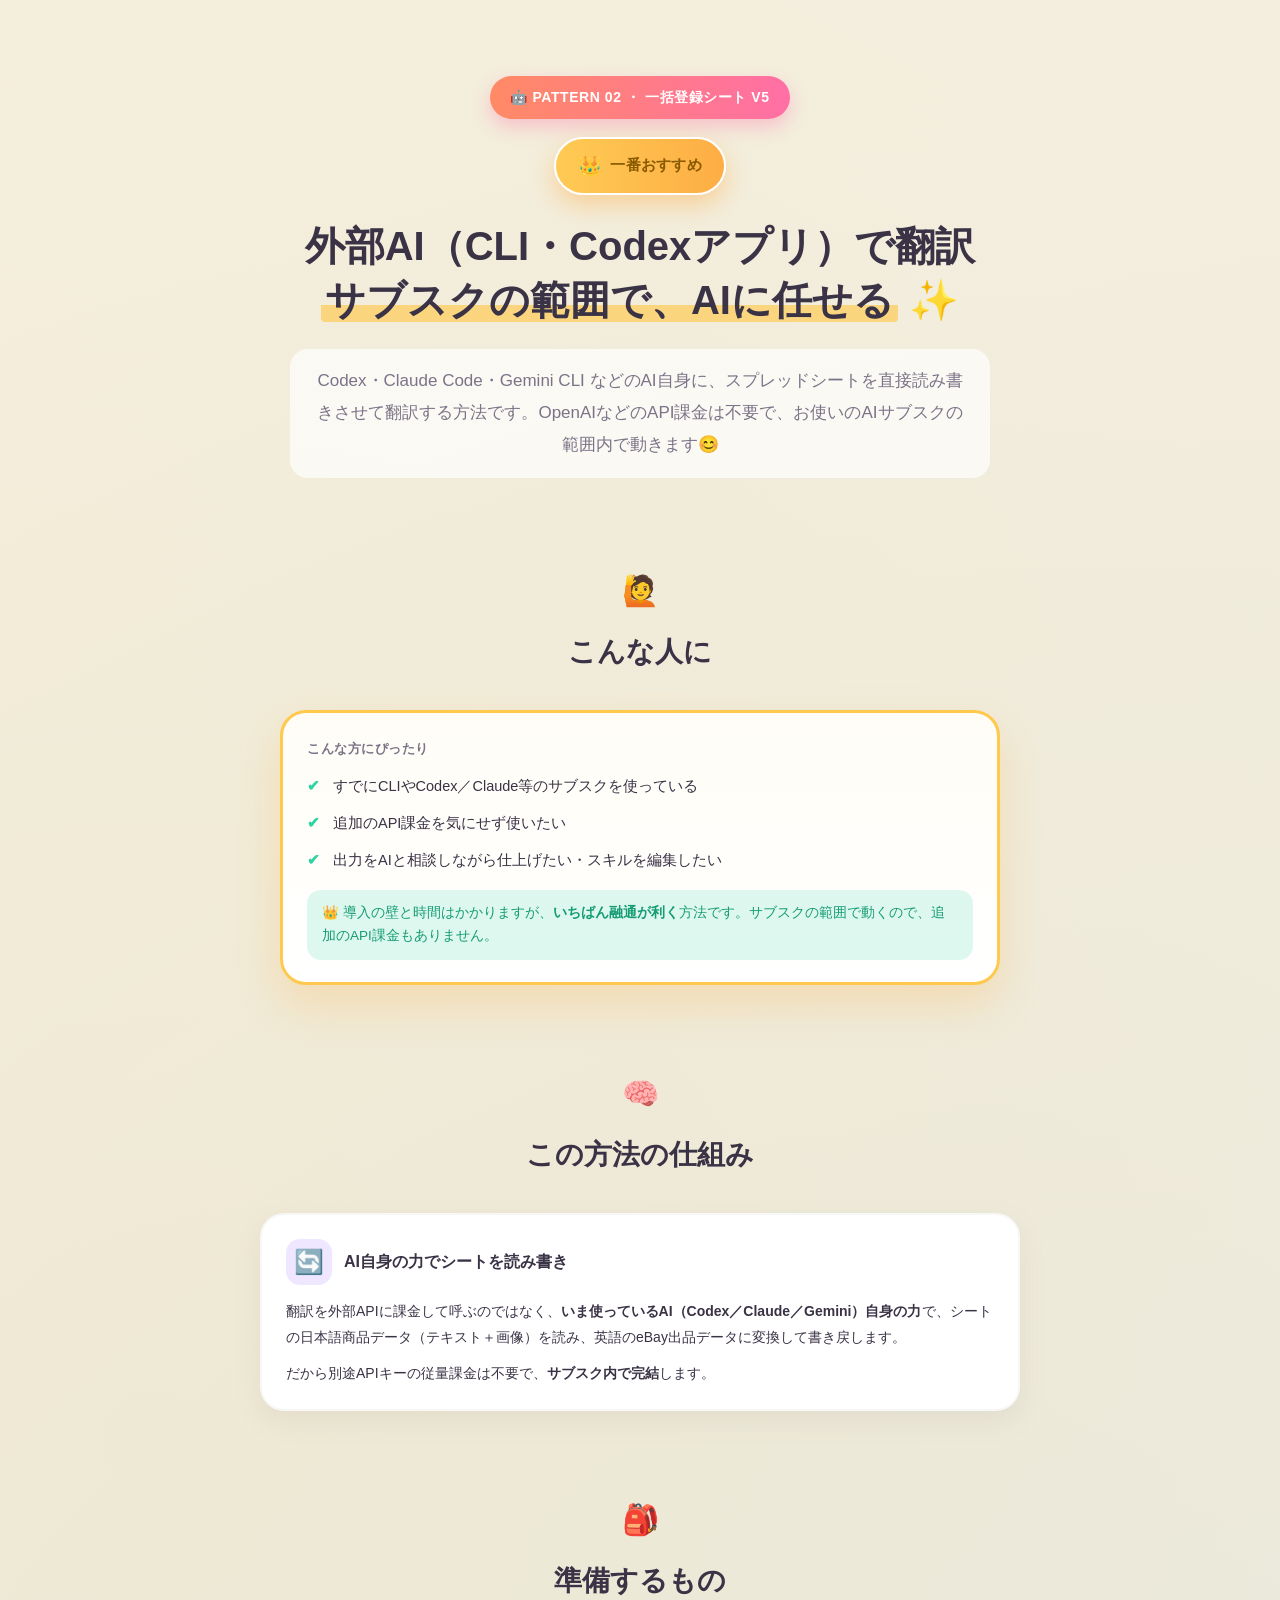
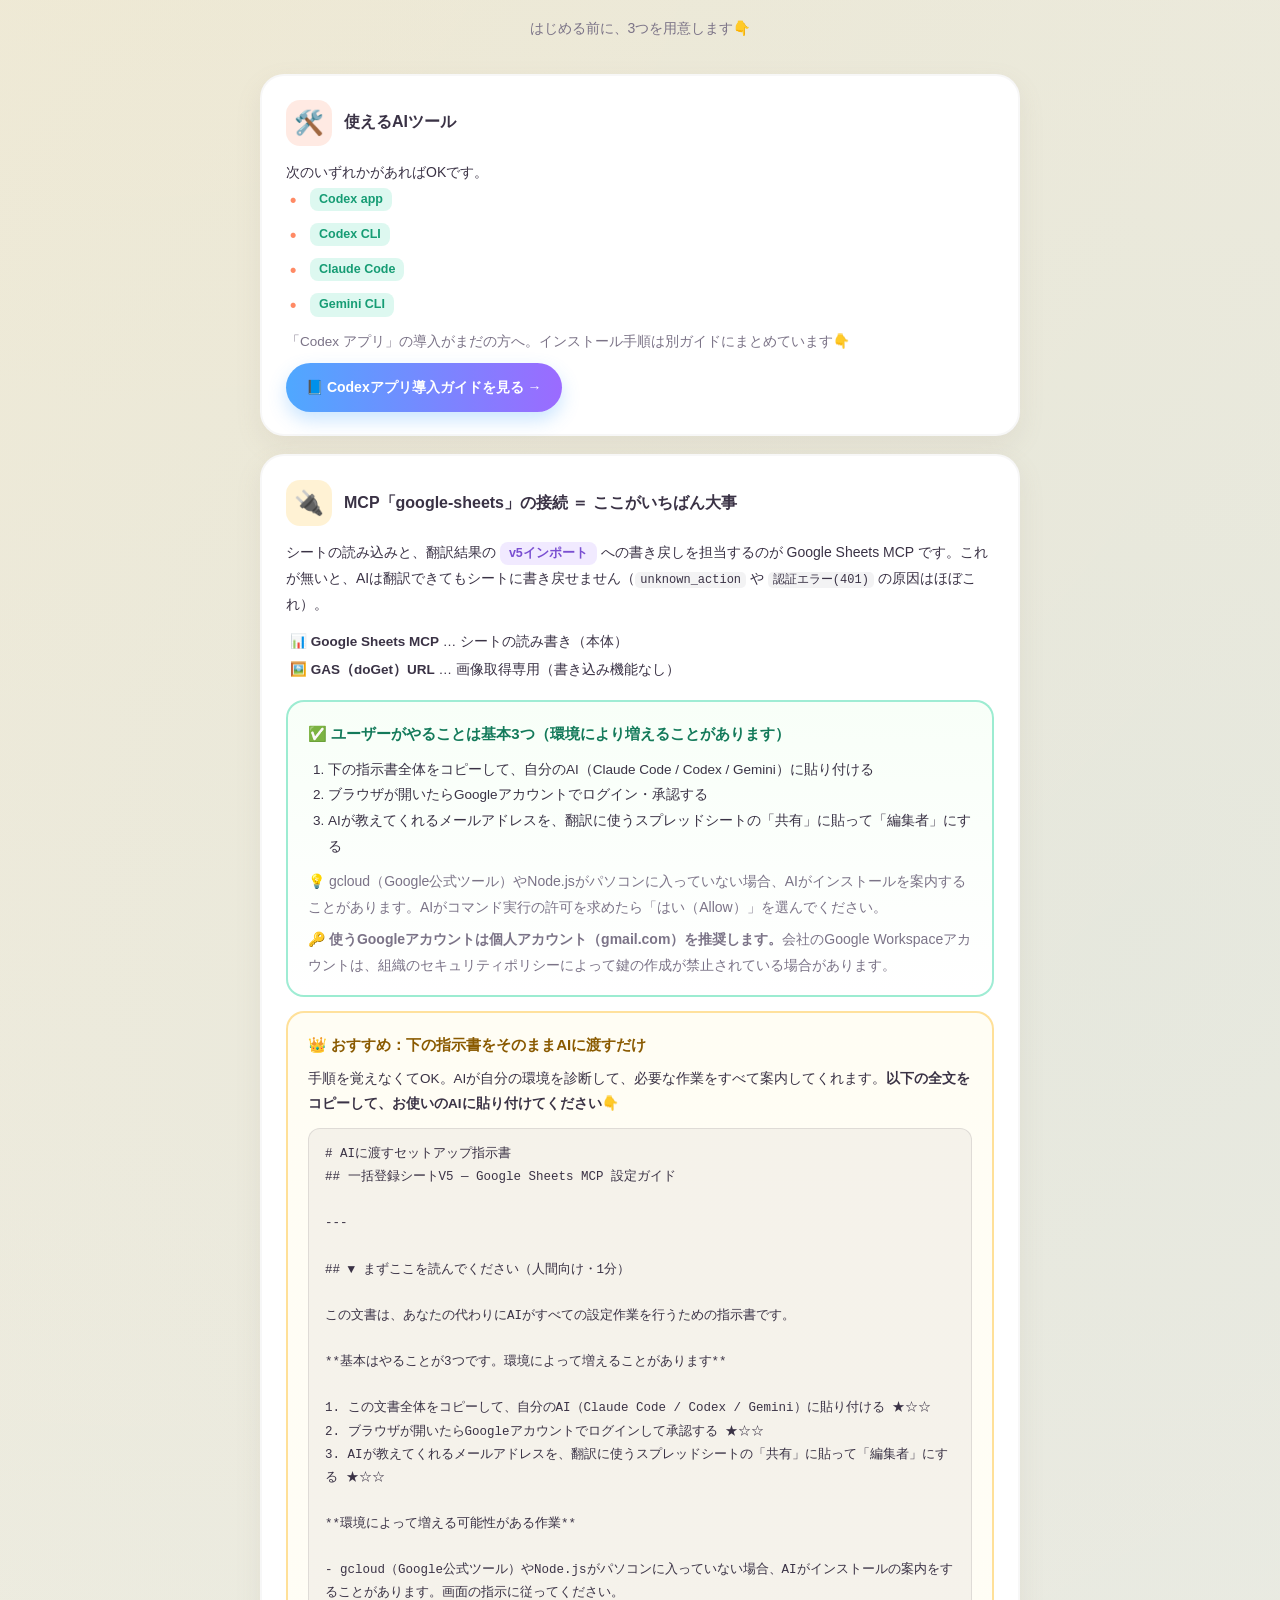
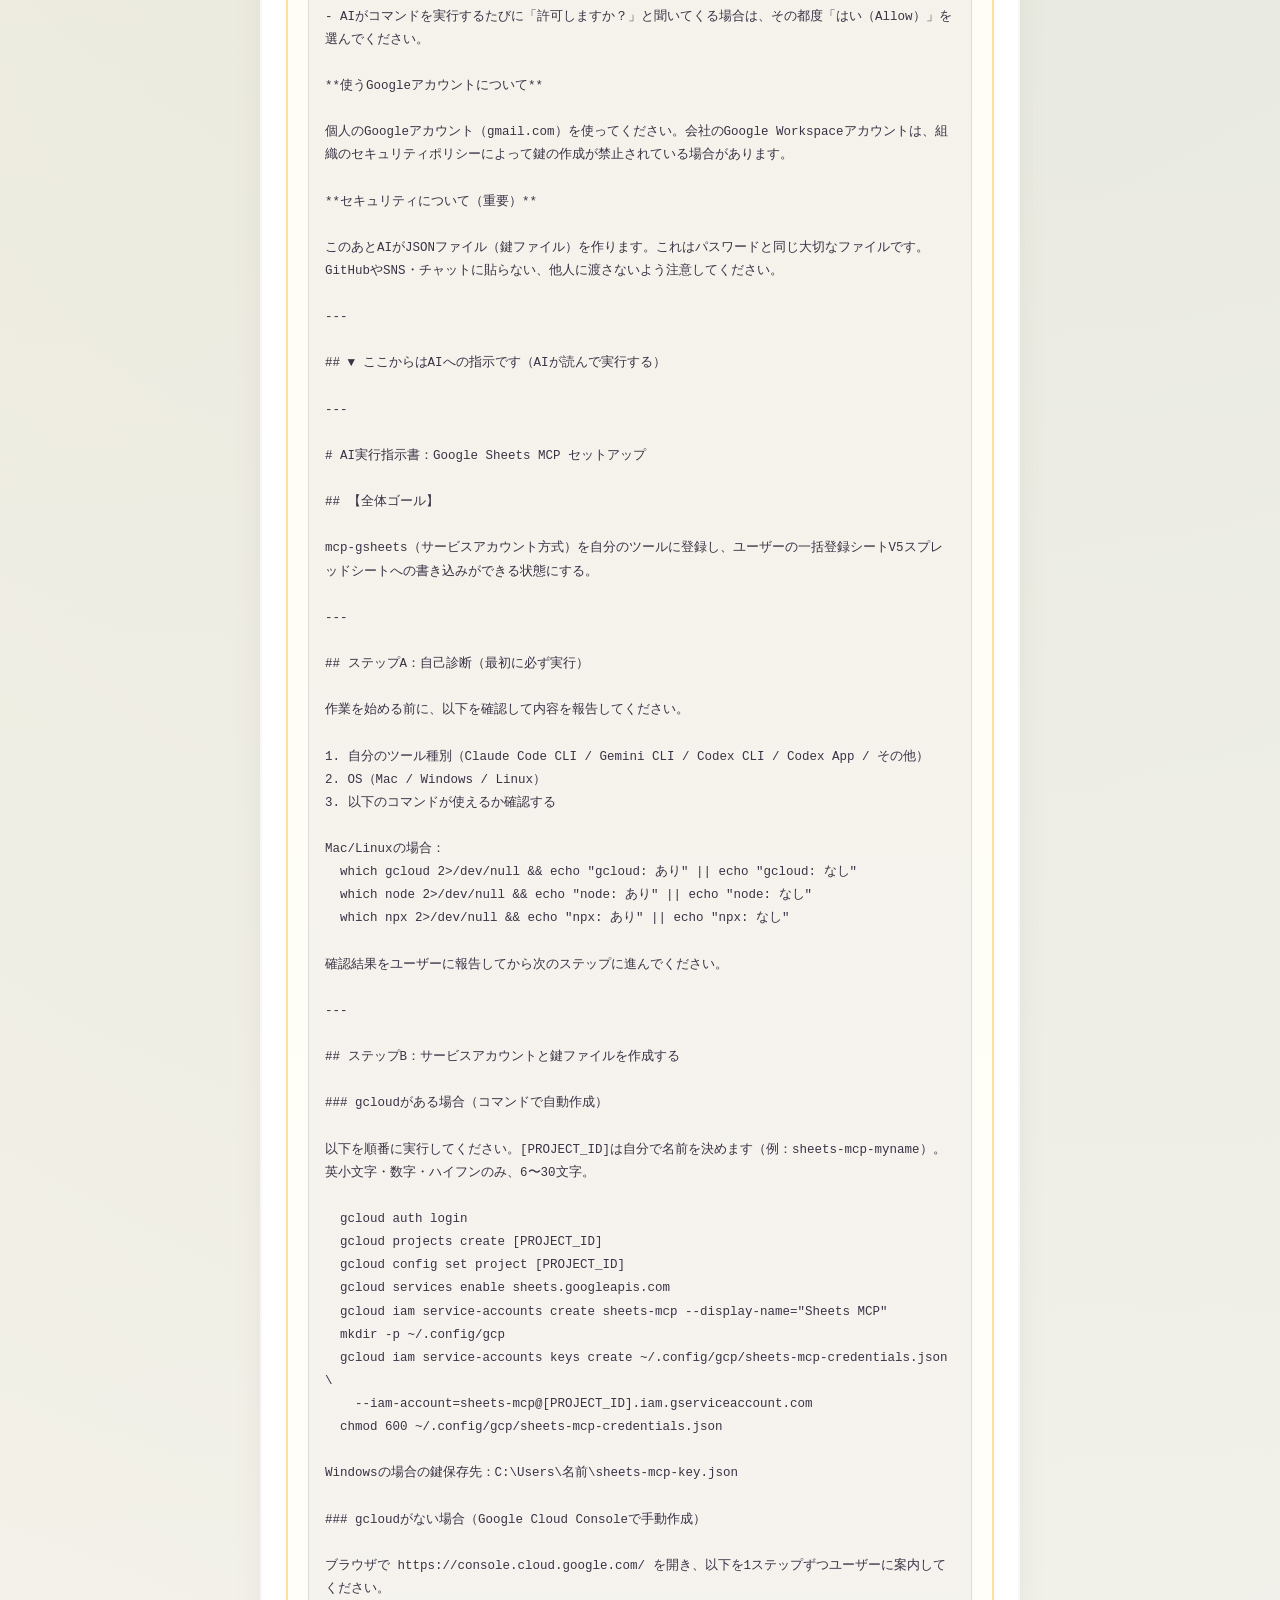
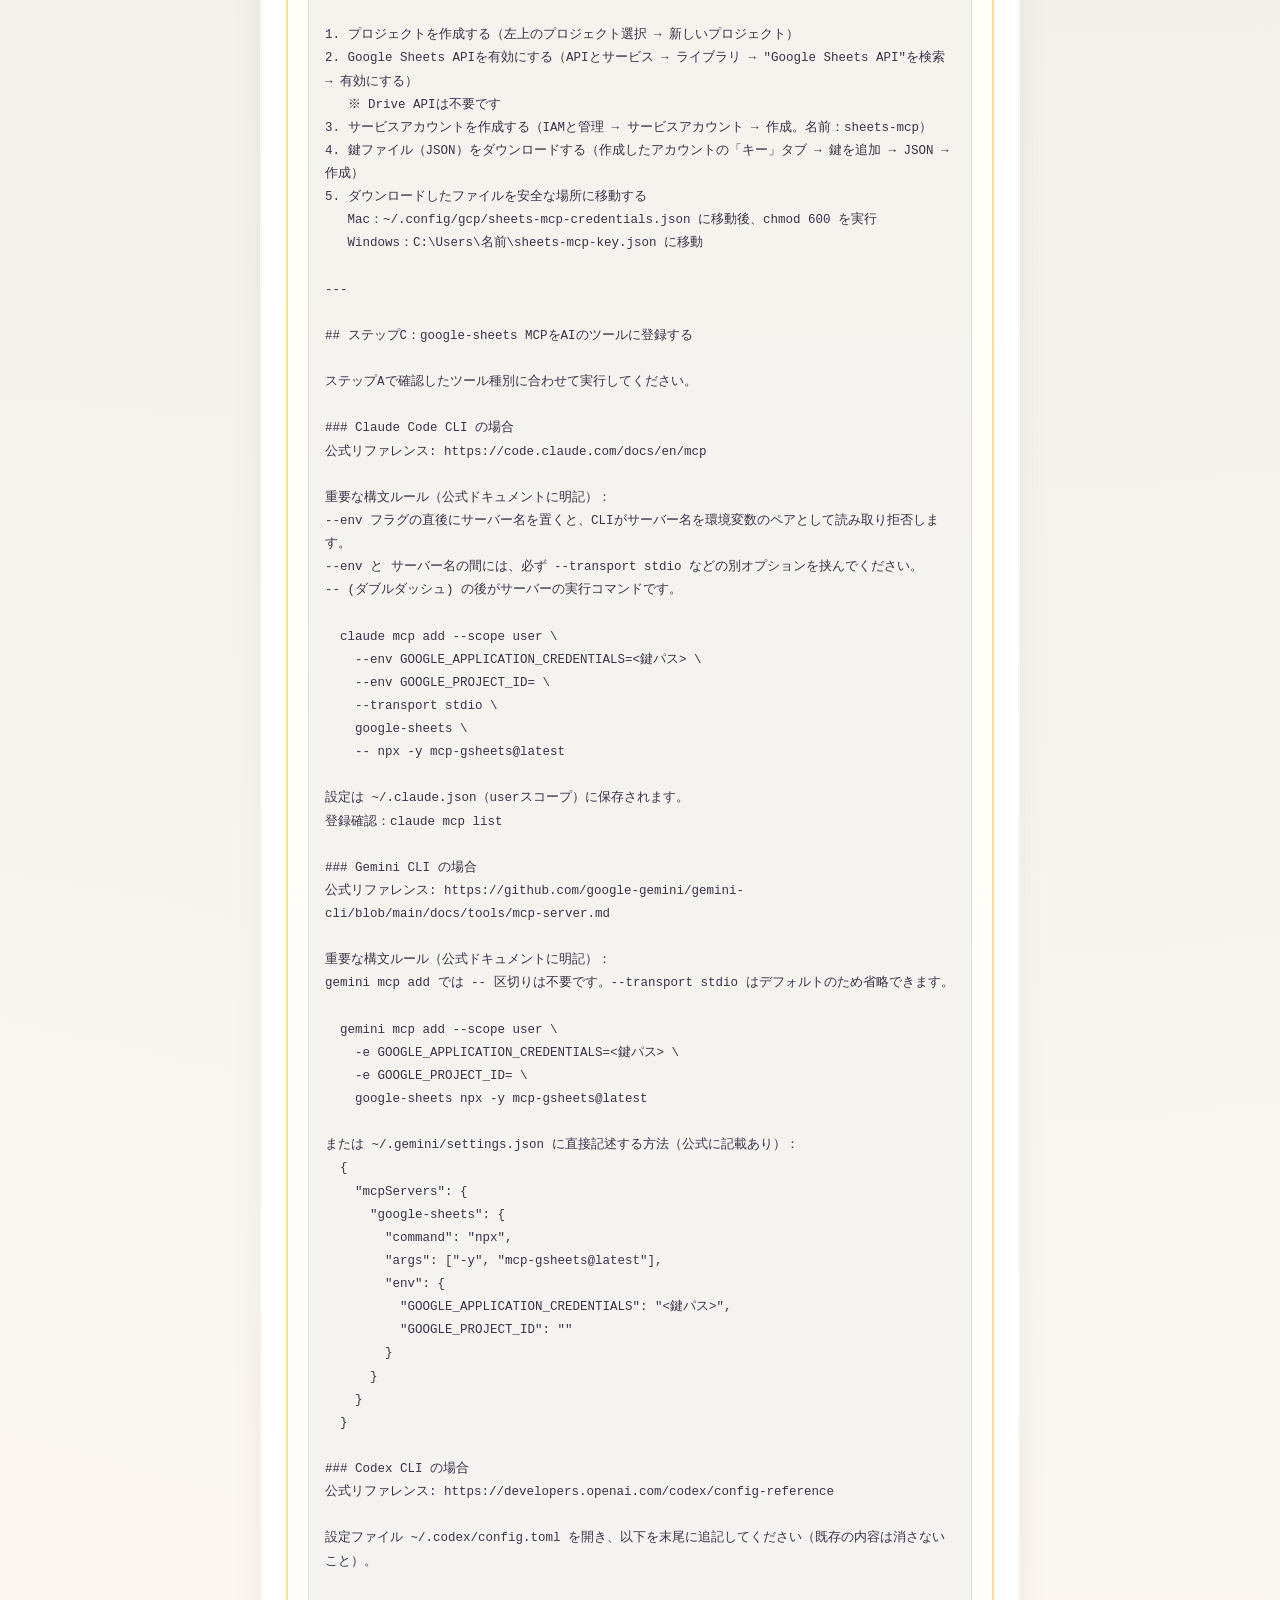
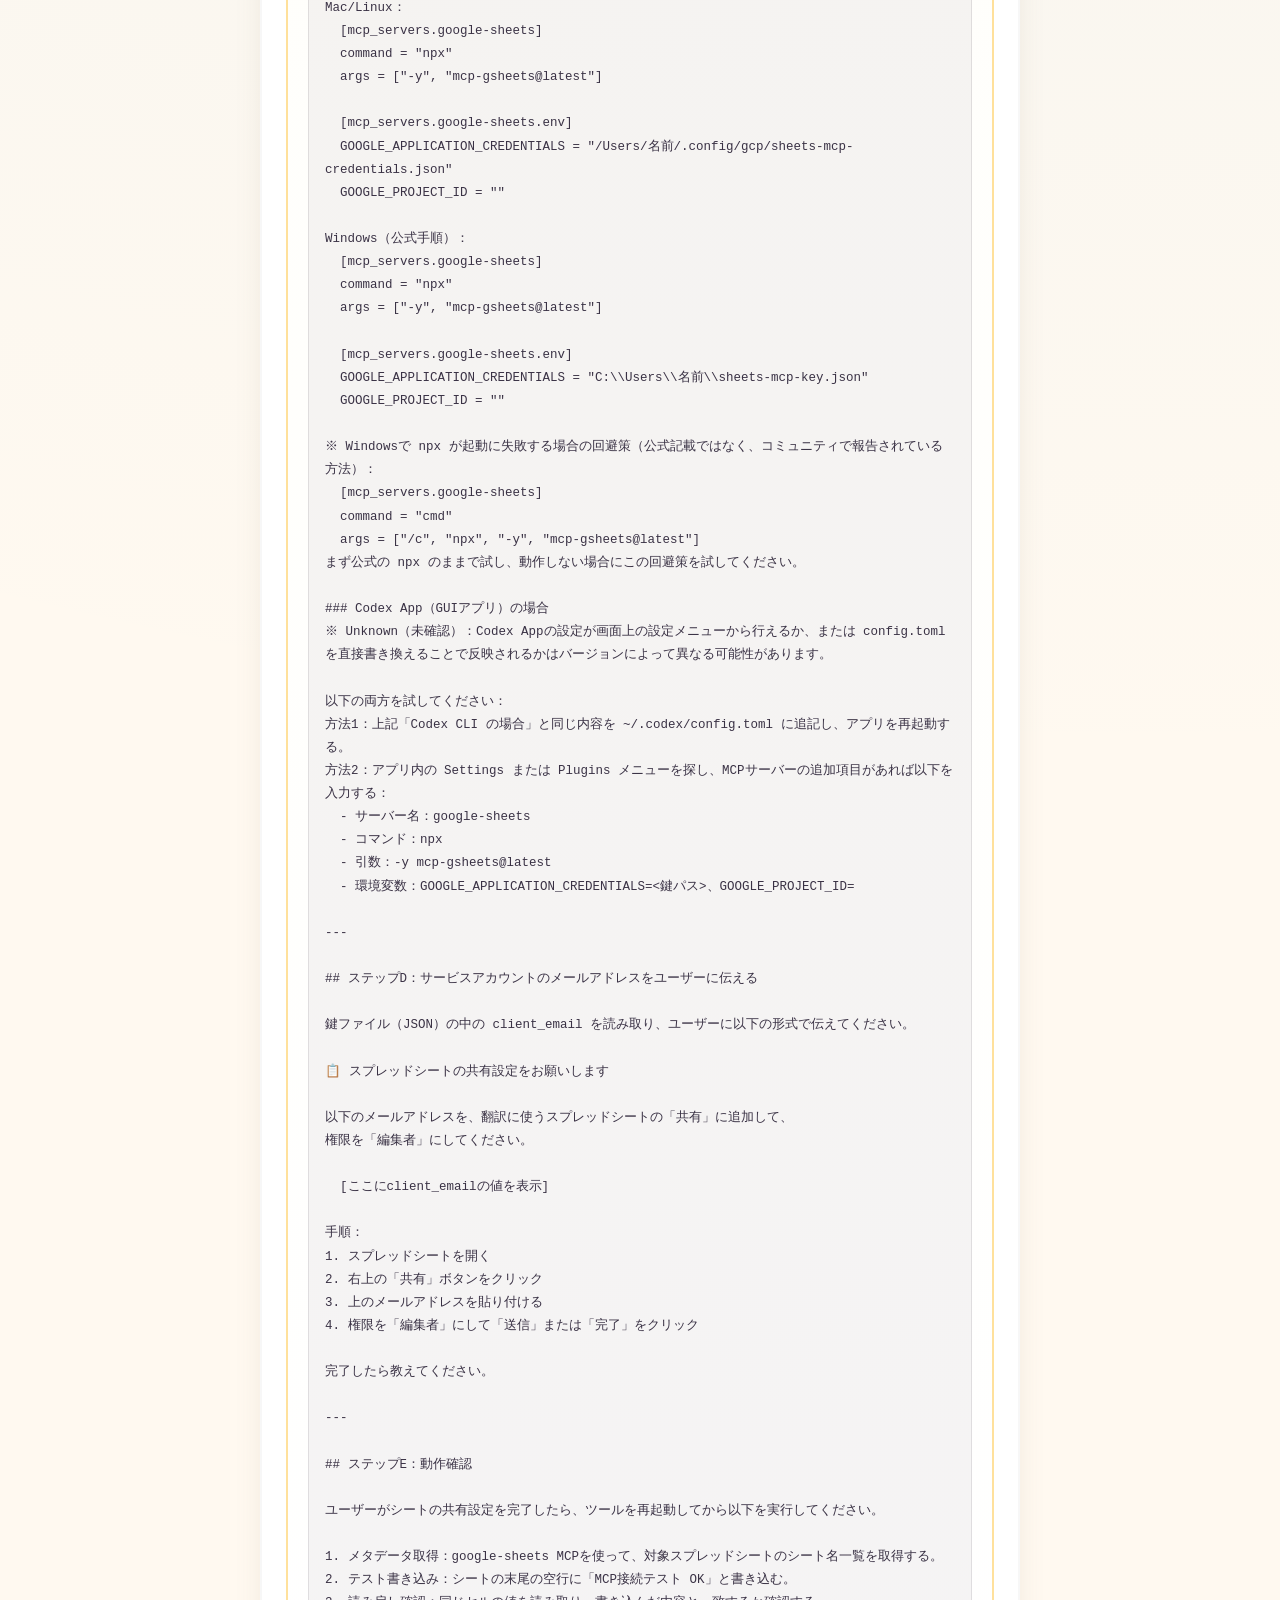
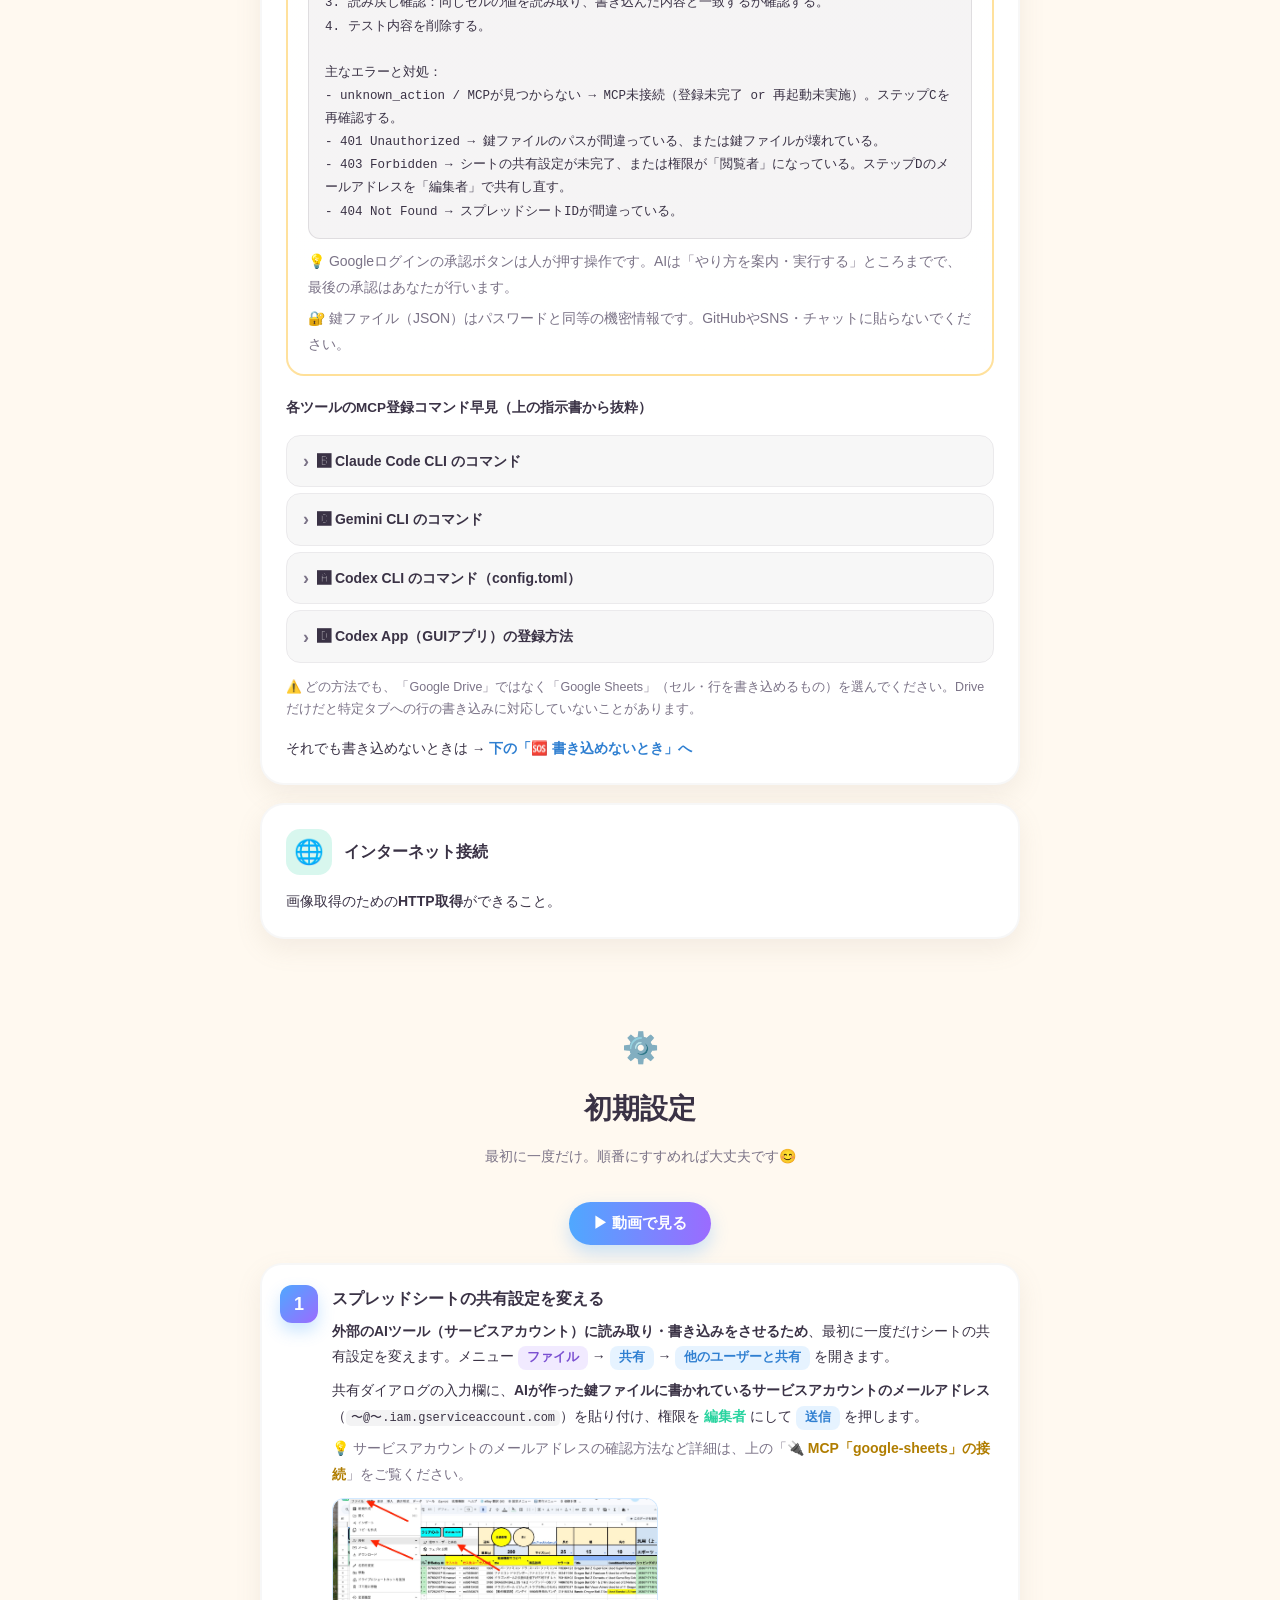
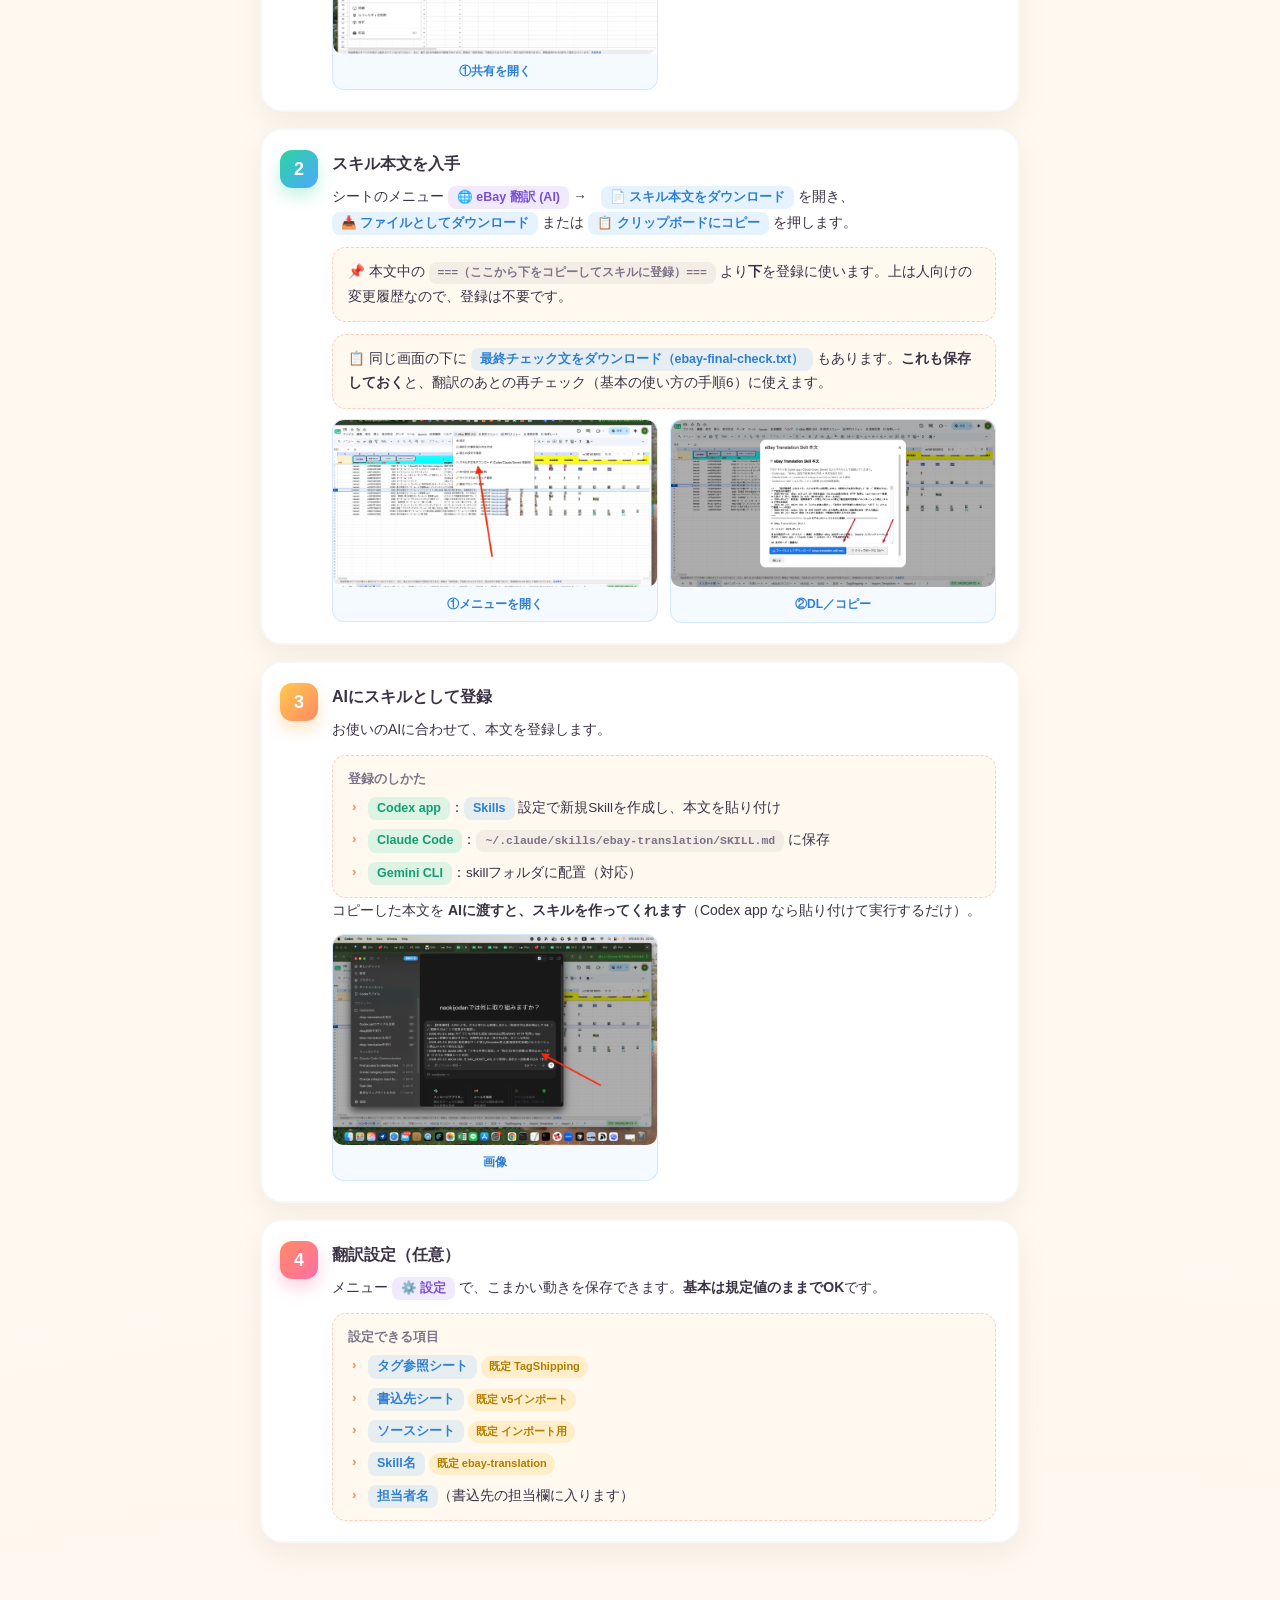
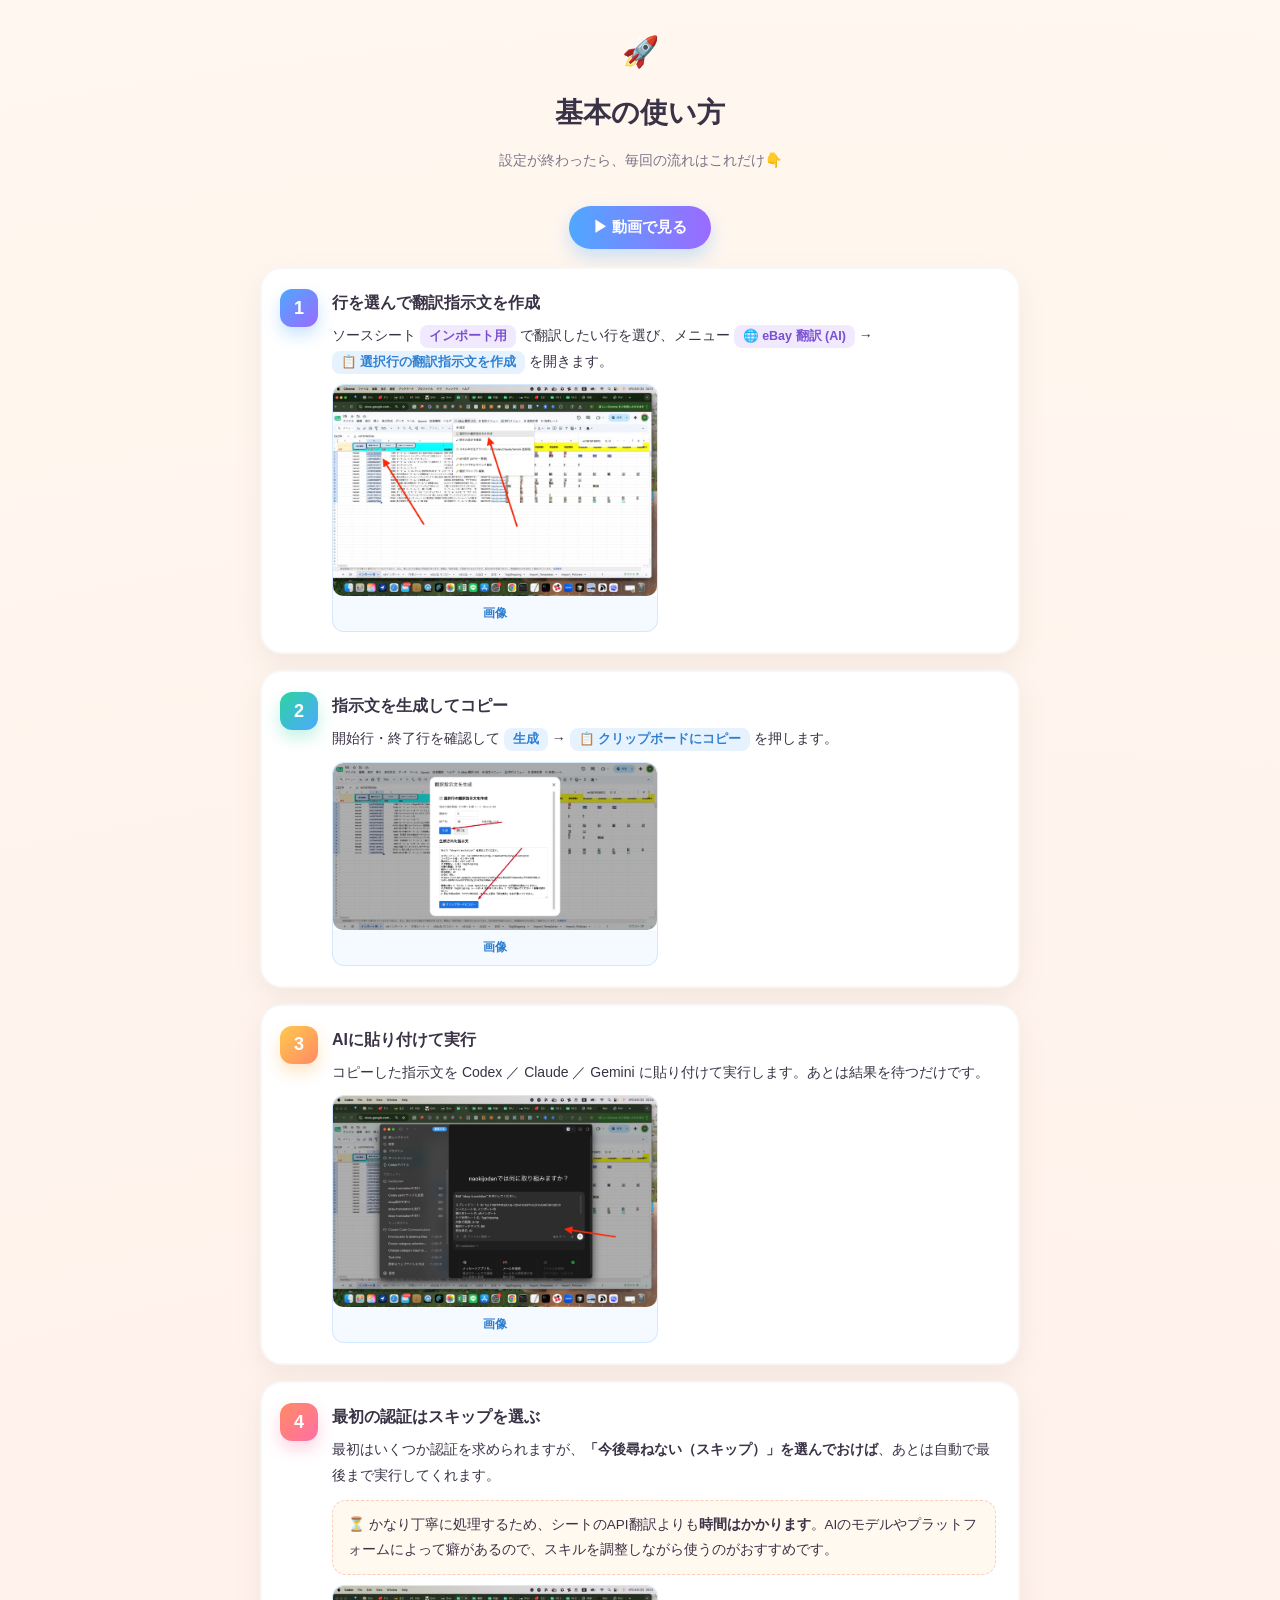
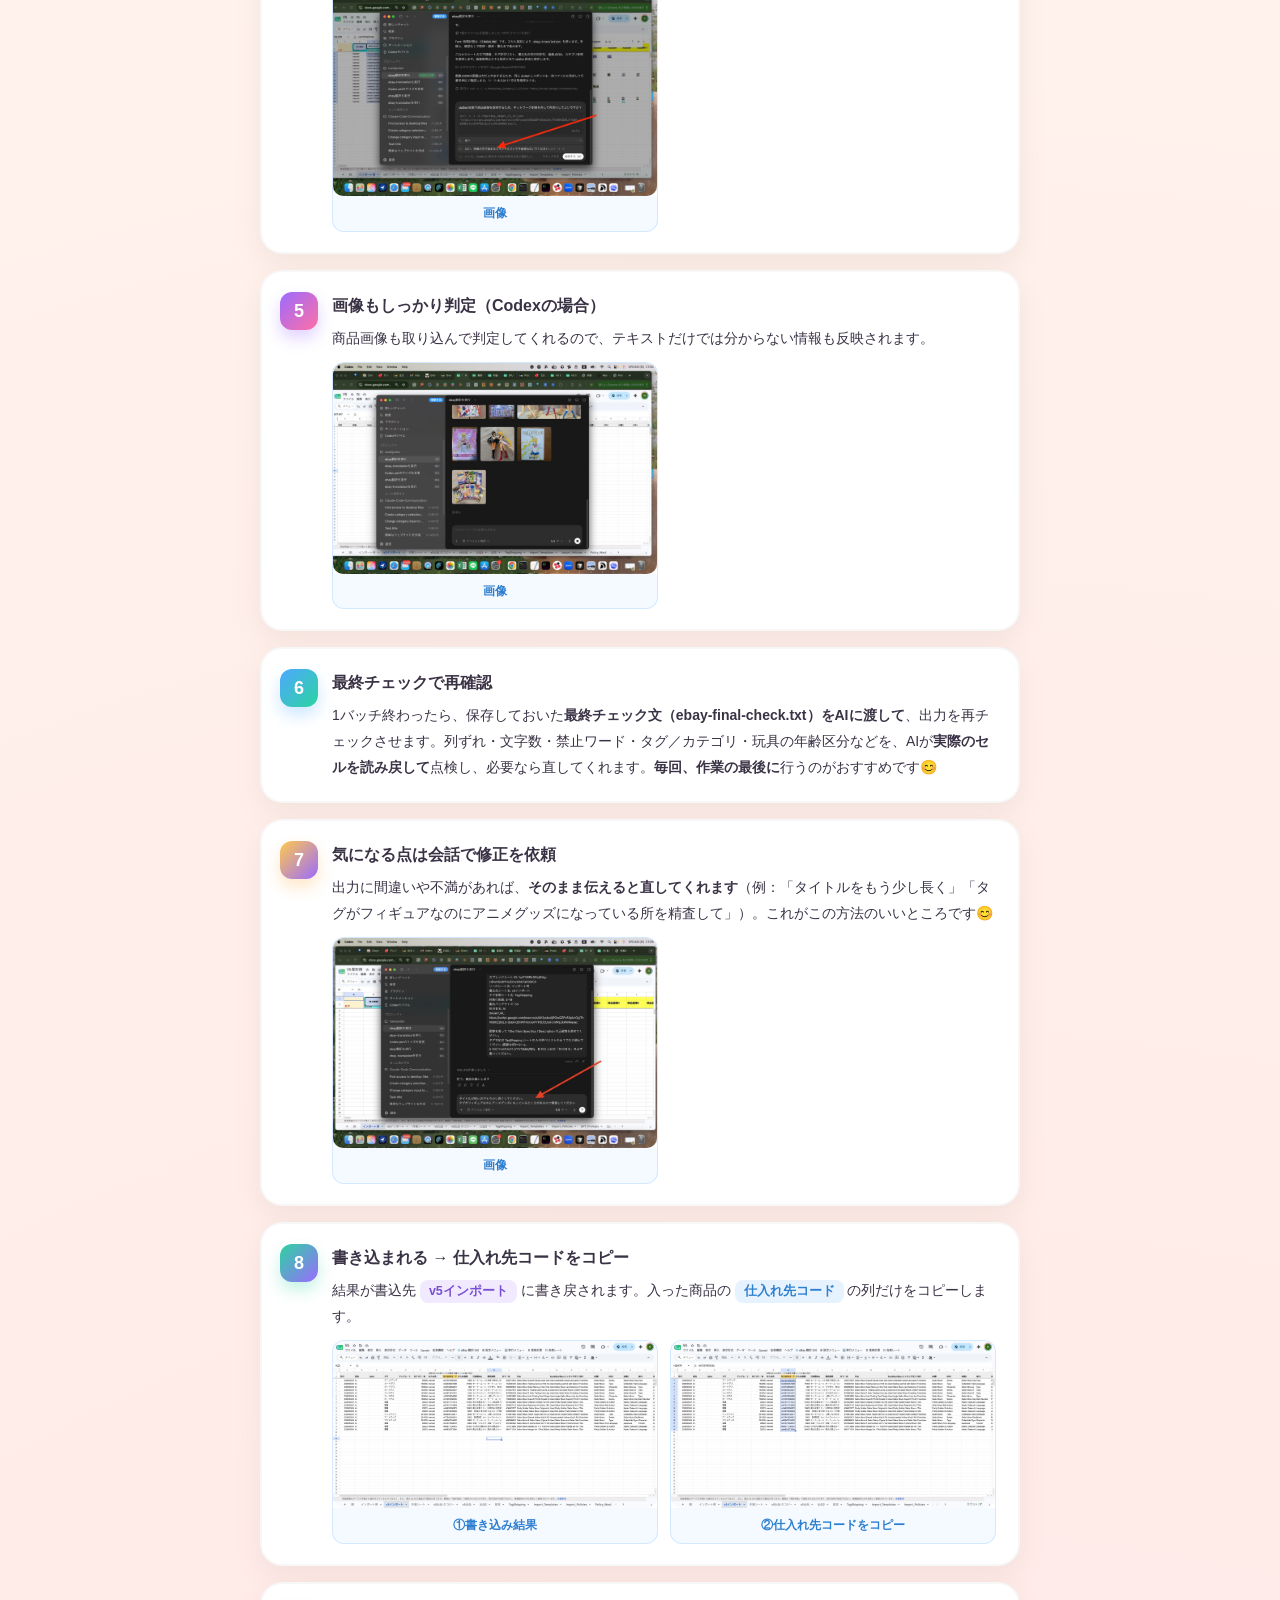
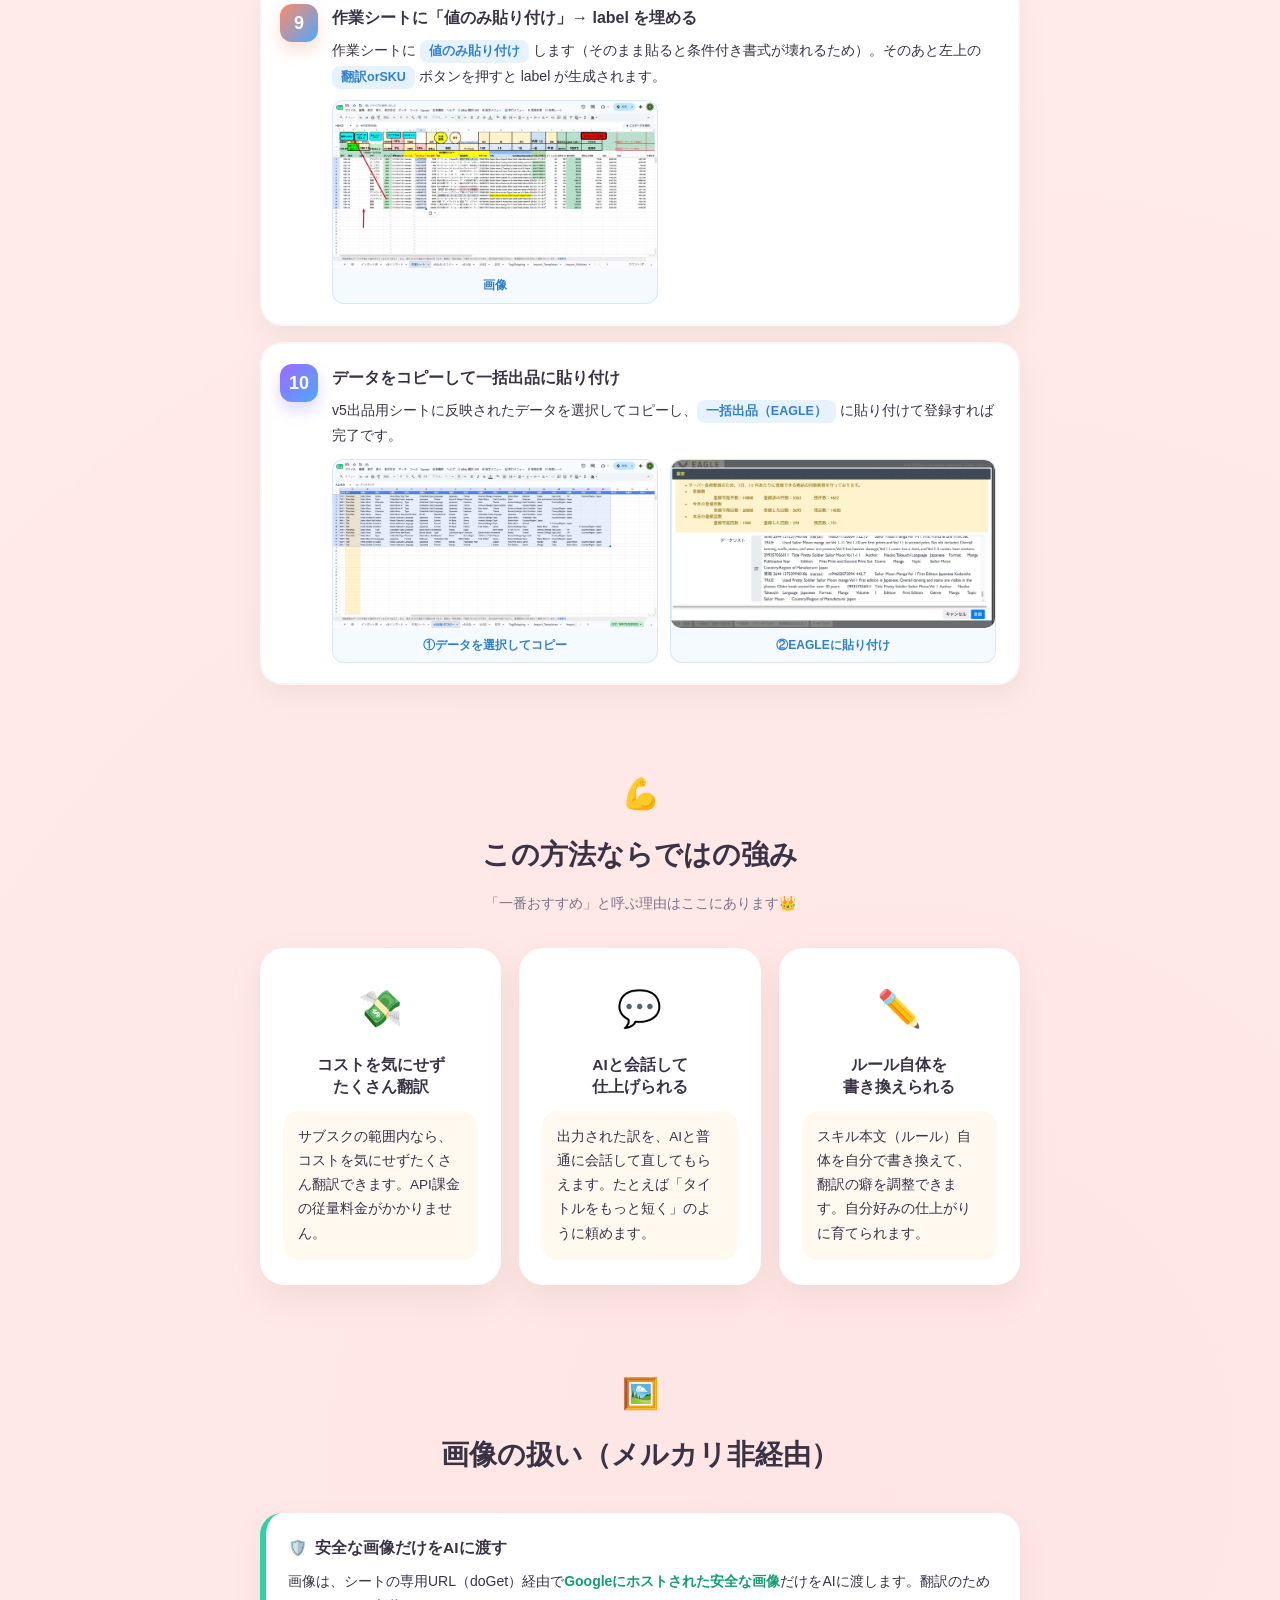
==== external-ai.html @ 0a695d27 "external-ai: MCP google-sheets接続を公式準拠手順に差し替え、共有をサービスアカウント方式に修正 Co-Authored-By: Claude Opus 4.8 (1M c" ====
<!DOCTYPE html>
<html lang="ja">
<head>
<meta charset="UTF-8">
<meta name="viewport" content="width=device-width, initial-scale=1.0">
<title>外部AI（CLI・Codexアプリ）で翻訳 — 一括登録シート V5</title>
<style>
  :root {
    --ink: #3a3245;
    --ink-soft: #7b7387;
    --cream: #fff9f0;
    --card: #ffffff;
    --peach: #ff8a65;
    --mint: #2bd4a0;
    --sky: #4fa8ff;
    --grape: #9b6bff;
    --sun: #ffc94d;
    --pink: #ff6fa5;
  }
  * { margin: 0; padding: 0; box-sizing: border-box; }
  html { scroll-behavior: smooth; }
  body {
    font-family: -apple-system, BlinkMacSystemFont, "Hiragino Maru Gothic ProN", "Hiragino Sans", "Yu Gothic", Meiryo, sans-serif;
    color: var(--ink);
    background:
      radial-gradient(circle at 12% 8%, rgba(255,201,77,0.18), transparent 28%),
      radial-gradient(circle at 88% 14%, rgba(79,168,255,0.16), transparent 30%),
      radial-gradient(circle at 70% 88%, rgba(255,111,165,0.14), transparent 32%),
      var(--cream);
    line-height: 1.9;
    -webkit-font-smoothing: antialiased;
  }
  .wrap { max-width: 980px; margin: 0 auto; padding: 0 22px; }

  /* ---------- Header ---------- */
  header { padding: 76px 0 48px; text-align: center; }
  .eyebrow {
    display: inline-block; font-size: 14px; font-weight: 800; letter-spacing: 0.04em;
    color: #fff; padding: 8px 20px; border-radius: 999px; margin-bottom: 18px;
    background: linear-gradient(90deg, var(--peach), var(--pink));
    box-shadow: 0 8px 18px rgba(255,111,165,0.35);
  }
  /* 一番おすすめ crown badge */
  .crown-badge {
    display: inline-flex; align-items: center; gap: 8px;
    font-size: 15px; font-weight: 900; letter-spacing: 0.02em;
    color: #8a5a00; padding: 9px 22px; border-radius: 999px; margin-bottom: 24px;
    background: linear-gradient(90deg, rgba(255,201,77,0.95), rgba(255,170,60,0.95));
    box-shadow: 0 10px 24px rgba(255,170,60,0.42);
    border: 2px solid #fff;
    position: relative;
  }
  .crown-badge .cb-emoji { font-size: 19px; }
  h1 {
    font-size: clamp(25px, 4.4vw, 40px); font-weight: 900; line-height: 1.35; margin-bottom: 22px;
  }
  h1 .hl {
    background: linear-gradient(transparent 62%, rgba(255,201,77,0.65) 62%);
    padding: 0 4px; border-radius: 4px;
  }
  .lead {
    font-size: clamp(15px, 2.2vw, 17px); color: var(--ink-soft); max-width: 700px; margin: 0 auto;
    background: rgba(255,255,255,0.7); border-radius: 18px; padding: 16px 22px;
  }

  /* ---------- Sections ---------- */
  section { padding: 36px 0 44px; }
  .section-head { text-align: center; margin-bottom: 32px; }
  .section-head h2 { font-size: clamp(21px, 3.4vw, 28px); font-weight: 900; }
  .section-head .emoji { font-size: 30px; display: block; margin-bottom: 6px; }
  .section-head .sub { font-size: 14px; color: var(--ink-soft); margin-top: 8px; }

  /* ---------- "こんな人に" intro card ---------- */
  .intro {
    background: var(--card); border-radius: 26px; padding: 24px 24px 22px;
    box-shadow: 0 14px 32px rgba(160,140,120,0.14);
    border: 3px solid #fff;
    max-width: 720px; margin: 0 auto;
  }
  .intro.featured {
    border: 3px solid var(--sun);
    background: linear-gradient(180deg, #fffdf6, #fff);
    box-shadow: 0 20px 44px rgba(255,170,60,0.24);
  }
  .intro .who-h { display: block; font-weight: 900; color: var(--ink-soft); font-size: 13px; letter-spacing: .04em; margin-bottom: 12px; }
  .intro ul { list-style: none; margin: 0 0 16px; padding: 0; }
  .intro li { position: relative; padding-left: 26px; margin-bottom: 9px; font-size: 14.5px; }
  .intro li:last-child { margin-bottom: 0; }
  .intro li::before { content: "✔"; position: absolute; left: 0; top: 0; color: var(--mint); font-weight: 900; }
  .intro .cost-note {
    margin-top: 4px; font-size: 13.5px; color: #169c74; line-height: 1.7;
    background: rgba(43,212,160,0.16); border-radius: 14px; padding: 12px 15px;
  }

  /* ---------- Generic info cards ---------- */
  .info-card {
    background: var(--card); border-radius: 24px; padding: 24px 24px 22px;
    box-shadow: 0 10px 26px rgba(160,140,120,0.12);
    border: 2px solid rgba(0,0,0,0.03);
    max-width: 760px; margin: 0 auto;
  }
  .info-card + .info-card { margin-top: 18px; }
  .info-card .ic-head { display: flex; align-items: center; gap: 12px; margin-bottom: 14px; }
  .info-card .ic-emoji {
    flex: 0 0 46px; width: 46px; height: 46px; border-radius: 14px;
    display: grid; place-items: center; font-size: 24px;
    background: rgba(79,168,255,0.16);
  }
  .info-card .ic-emoji.peach { background: rgba(255,138,101,0.18); }
  .info-card .ic-emoji.mint { background: rgba(43,212,160,0.18); }
  .info-card .ic-emoji.grape { background: rgba(155,107,255,0.16); }
  .info-card .ic-emoji.sun { background: rgba(255,201,77,0.24); }
  .info-card .ic-title { font-size: 16px; font-weight: 900; line-height: 1.4; }
  .info-card p { font-size: 14px; line-height: 1.85; }
  .info-card p + p { margin-top: 10px; }
  .info-card .ic-list, .warn .ic-list { list-style: none; margin: 0; padding: 0; }
  .info-card .ic-list li, .warn .ic-list li { position: relative; padding-left: 24px; margin-bottom: 10px; font-size: 14px; line-height: 1.75; }
  .info-card .ic-list li:last-child, .warn .ic-list li:last-child { margin-bottom: 0; }
  .info-card .ic-list li::before, .warn .ic-list li::before { content: "•"; position: absolute; left: 4px; top: -1px; color: var(--peach); font-weight: 900; font-size: 18px; }
  .info-card .guide-note { margin-top: 14px; font-size: 13.5px; color: var(--ink-soft); line-height: 1.7; }
  .info-card .guide-btn {
    display: inline-flex; align-items: center; gap: 8px; margin-top: 10px;
    text-decoration: none; font-weight: 900; font-size: 14px; color: #fff;
    padding: 11px 20px; border-radius: 999px;
    background: linear-gradient(90deg, var(--sky), var(--grape));
    box-shadow: 0 8px 18px rgba(79,168,255,0.30);
    transition: transform .15s, box-shadow .15s;
  }
  .info-card .guide-btn:hover { transform: translateY(-2px); box-shadow: 0 12px 24px rgba(79,168,255,0.42); }

  /* inline UI label chips */
  .ui {
    display: inline-block; font-size: 12.5px; font-weight: 800;
    background: rgba(79,168,255,0.14); color: #2f7fd1;
    padding: 1px 9px; border-radius: 8px; white-space: nowrap;
    line-height: 1.7;
  }
  .ui.set { background: rgba(155,107,255,0.14); color: #7a4fd1; }
  .ui.path { background: rgba(58,50,69,0.06); color: var(--ink-soft); font-weight: 700; font-family: ui-monospace, SFMono-Regular, Menlo, monospace; font-size: 11.5px; white-space: normal; }
  .ui.tool { background: rgba(43,212,160,0.16); color: #169c74; }
  .pick { font-weight: 800; color: var(--mint); }
  .tag-rec {
    display: inline-block; font-size: 11px; font-weight: 800; color: #169c74;
    background: rgba(43,212,160,0.18); padding: 1px 8px; border-radius: 999px; margin-left: 4px;
  }
  .tag-def {
    display: inline-block; font-size: 11px; font-weight: 800; color: #b07d00;
    background: rgba(255,201,77,0.24); padding: 1px 8px; border-radius: 999px; margin-left: 4px;
  }

  /* ---------- Numbered steps ---------- */
  .steps { max-width: 760px; margin: 0 auto; display: grid; gap: 16px; }
  .step {
    position: relative; background: var(--card); border-radius: 22px;
    padding: 22px 22px 20px 70px;
    box-shadow: 0 10px 26px rgba(160,140,120,0.12);
    border: 2px solid rgba(0,0,0,0.03);
  }
  .step .num {
    position: absolute; left: 18px; top: 20px;
    width: 38px; height: 38px; border-radius: 12px;
    display: grid; place-items: center;
    font-size: 18px; font-weight: 900; color: #fff;
    background: linear-gradient(135deg, var(--sky), var(--grape));
    box-shadow: 0 8px 16px rgba(79,168,255,0.30);
  }
  .step.s2 .num { background: linear-gradient(135deg, var(--mint), var(--sky)); box-shadow: 0 8px 16px rgba(43,212,160,0.28); }
  .step.s3 .num { background: linear-gradient(135deg, var(--sun), var(--peach)); box-shadow: 0 8px 16px rgba(255,170,60,0.30); }
  .step.s4 .num { background: linear-gradient(135deg, var(--peach), var(--pink)); box-shadow: 0 8px 16px rgba(255,111,165,0.30); }
  .step.s5 .num { background: linear-gradient(135deg, var(--grape), var(--pink)); box-shadow: 0 8px 16px rgba(155,107,255,0.30); }
  .step.s6 .num { background: linear-gradient(135deg, var(--sky), var(--mint)); box-shadow: 0 8px 16px rgba(79,168,255,0.28); }
  .step.s7 .num { background: linear-gradient(135deg, var(--sun), var(--grape)); box-shadow: 0 8px 16px rgba(255,170,60,0.28); }
  .step.s8 .num { background: linear-gradient(135deg, var(--mint), var(--grape)); box-shadow: 0 8px 16px rgba(43,212,160,0.28); }
  .step.s9 .num { background: linear-gradient(135deg, var(--peach), var(--sky)); box-shadow: 0 8px 16px rgba(255,138,101,0.28); }
  .step.s10 .num { background: linear-gradient(135deg, var(--grape), var(--sky)); box-shadow: 0 8px 16px rgba(155,107,255,0.28); }
  .step .st-title { font-size: 16px; font-weight: 900; margin-bottom: 8px; line-height: 1.5; }
  .step p { font-size: 14px; line-height: 1.85; }
  .step p + p { margin-top: 8px; }
  .step .st-sub {
    margin-top: 12px; background: var(--cream); border-radius: 14px;
    padding: 12px 15px; border: 1px dashed rgba(255,138,101,0.4);
    font-size: 13.5px; line-height: 1.8;
  }
  .step .st-sub ul { list-style: none; margin: 6px 0 0; padding: 0; }
  .step .st-sub li { position: relative; padding-left: 20px; margin-bottom: 8px; }
  .step .st-sub li:last-child { margin-bottom: 0; }
  .step .st-sub li::before { content: "›"; position: absolute; left: 4px; top: -1px; color: var(--peach); font-weight: 900; }
  .step .st-sub .opt-h { font-weight: 900; color: var(--ink-soft); font-size: 12.5px; display: block; margin-bottom: 2px; }
  .step .shot-slot {
    margin-top: 12px; border: 2px dashed rgba(79,168,255,0.28); border-radius: 14px;
    padding: 14px 12px; text-align: center; font-size: 12px; color: var(--ink-soft);
    background: rgba(79,168,255,0.05);
  }

  /* ---------- 強み cards ---------- */
  .cards { display: grid; grid-template-columns: repeat(3,1fr); gap: 18px; align-items: stretch; max-width: 760px; margin: 0 auto; }
  .card {
    position: relative; background: var(--card); border-radius: 24px; padding: 24px 20px 22px;
    box-shadow: 0 14px 32px rgba(160,140,120,0.14);
    border: 3px solid #fff;
    display: flex; flex-direction: column;
    transition: transform .18s;
  }
  .card:hover { transform: translateY(-5px); }
  .card .emoji-top { font-size: 36px; text-align: center; margin-bottom: 10px; }
  .card h3 { text-align: center; font-size: 15.5px; font-weight: 900; margin-bottom: 12px; line-height: 1.45; }
  .card .body {
    font-size: 13.5px; color: var(--ink); line-height: 1.8; flex: 1;
    background: var(--cream); border-radius: 16px; padding: 14px 15px; text-align: left;
  }

  /* ---------- 注意 / 安心カード ---------- */
  .warns { max-width: 760px; margin: 0 auto; display: grid; gap: 16px; }
  .warn {
    background: var(--card); border-radius: 22px; padding: 20px 22px 18px;
    box-shadow: 0 10px 26px rgba(160,140,120,0.12);
    border-left: 6px solid var(--sun);
  }
  .warn.safe { border-left-color: var(--mint); }
  .warn .w-title { font-size: 15.5px; font-weight: 900; margin-bottom: 6px; display: flex; align-items: center; gap: 8px; }
  .warn p { font-size: 14px; line-height: 1.8; }
  .warn strong { color: #b07d00; }
  .warn.safe strong { color: #169c74; }

  /* ---------- Next-step buttons ---------- */
  .nextstep { display: flex; gap: 18px; justify-content: center; flex-wrap: wrap; }
  .big-btn {
    flex: 1 1 300px; max-width: 380px;
    display: flex; align-items: center; justify-content: center; gap: 10px;
    text-decoration: none; text-align: center;
    padding: 22px 24px; border-radius: 22px;
    font-weight: 900; font-size: clamp(15px, 2.4vw, 18px); color: #fff;
    box-shadow: 0 12px 26px rgba(79,168,255,0.30);
    transition: transform .15s, box-shadow .15s;
  }
  .big-btn .b-emoji { font-size: 24px; }
  .big-btn.ghost {
    background: #fff; color: var(--ink-soft);
    box-shadow: 0 10px 22px rgba(160,140,120,0.14);
    border: 2px solid rgba(0,0,0,0.05);
  }
  .big-btn.secondary { background: linear-gradient(90deg, var(--sky), var(--grape)); }
  .big-btn:hover { transform: translateY(-3px); box-shadow: 0 18px 34px rgba(79,168,255,0.42); }
  .big-btn.ghost:hover { box-shadow: 0 16px 30px rgba(160,140,120,0.2); color: var(--ink); }

  footer { padding: 50px 0 76px; text-align: center; color: var(--ink-soft); font-size: 14px; }

  /* ---------- Responsive ---------- */
  @media (max-width: 720px) {
    .cards { grid-template-columns: 1fr; }
  }
  @media (max-width: 600px) {
    header { padding: 56px 0 40px; }
    section { padding: 30px 0 38px; }
    .step { padding: 20px 18px 18px 18px; }
    .step .num { position: static; margin-bottom: 12px; }
    .info-card { padding: 20px 18px; }
    .nextstep { flex-direction: column; align-items: stretch; }
    .big-btn { max-width: none; }
  }

  /* Respect reduced-motion */
  @media (prefers-reduced-motion: reduce) {
    .card, .big-btn { transition: none; }
    html { scroll-behavior: auto; }
  }

  /* ---------- MCP接続 info-card 拡張 ---------- */
  /* おすすめ枠 */
  .rec-box {
    margin-top: 18px;
    background: linear-gradient(180deg, #fffdf4, #fff);
    border: 2px solid rgba(255,201,77,0.55);
    border-radius: 18px;
    padding: 18px 20px 16px;
  }
  .rec-box .rec-head {
    font-size: 15px; font-weight: 900; margin-bottom: 8px;
    color: #8a5a00;
  }
  .rec-box .rec-lead {
    font-size: 13.5px; line-height: 1.8; margin-bottom: 12px;
  }
  /* コピペ枠（pre/code） */
  .copy-pre {
    background: rgba(58,50,69,0.05);
    border: 1px solid rgba(58,50,69,0.12);
    border-radius: 12px;
    padding: 14px 16px;
    font-size: 12.5px; line-height: 1.85;
    font-family: ui-monospace, SFMono-Regular, Menlo, monospace;
    white-space: pre-wrap; word-break: break-word;
    color: var(--ink);
    overflow-x: auto;
    margin: 0;
  }
  /* 小さな注記 */
  .ic-note-small {
    margin-top: 10px; font-size: 12.5px; color: var(--ink-soft); line-height: 1.75;
  }
  /* 手動手順の details/summary */
  .manual-details {
    margin-top: 14px;
    border: 1px solid rgba(58,50,69,0.1);
    border-radius: 14px;
    overflow: hidden;
  }
  .manual-details summary {
    cursor: pointer;
    padding: 12px 16px;
    font-size: 14px; font-weight: 900;
    background: rgba(58,50,69,0.04);
    list-style: none;
    display: flex; align-items: center; gap: 8px;
    user-select: none;
  }
  .manual-details summary::-webkit-details-marker { display: none; }
  .manual-details summary::before {
    content: "›";
    font-size: 18px; font-weight: 900;
    color: var(--ink-soft);
    transition: transform .15s;
    display: inline-block;
    line-height: 1;
  }
  .manual-details[open] summary::before { transform: rotate(90deg); }
  .manual-details summary:hover { background: rgba(58,50,69,0.07); }
  .manual-details .det-body {
    padding: 14px 18px 16px;
  }
  .manual-details .det-body ol {
    margin: 0 0 12px 0; padding: 0 0 0 22px;
    font-size: 13.5px; line-height: 1.85;
  }
  .manual-details .det-body ol li { margin-bottom: 6px; }
  .manual-details .det-body ol li:last-child { margin-bottom: 0; }
  /* details 間の区切り線 */
  .manual-details + .manual-details {
    margin-top: 6px;
  }
  /* 誘導リンク（末尾） */
  .ic-link-note {
    margin-top: 16px; font-size: 13.5px; line-height: 1.8;
  }
  .ic-link-note a {
    color: #2f7fd1; font-weight: 800; text-decoration: none;
  }
  .ic-link-note a:hover { text-decoration: underline; }
  /* 役割分担リスト（アイコン付き） */
  .role-list {
    list-style: none; margin: 10px 0 0; padding: 0;
  }
  .role-list li {
    font-size: 13.5px; line-height: 1.8;
    padding-left: 4px; margin-bottom: 4px;
  }
  .role-list li:last-child { margin-bottom: 0; }
  @media (prefers-reduced-motion: reduce) {
    .manual-details summary::before { transition: none; }
  }

  /* ---------- Lightbox: clickable shot-slot (additive) ---------- */
  /* 既存の .shot-slot ルールはそのまま。クリック反応のみ追記する */
  .step .shot-slot {
    cursor: pointer;
    transition: background .18s, box-shadow .18s, transform .18s, border-color .18s;
  }
  .step .shot-slot:hover {
    background: rgba(79,168,255,0.12);
    border-color: rgba(79,168,255,0.5);
    box-shadow: 0 8px 20px rgba(79,168,255,0.22);
    transform: translateY(-2px);
  }
  .step .shot-slot:focus-visible {
    outline: 3px solid rgba(79,168,255,0.55);
    outline-offset: 2px;
  }
  /* 拡大できることを示す小さなヒント（既存テキストと並存） */
  .shot-slot .zoom-hint {
    display: block; margin-top: 8px;
    font-size: 11px; font-weight: 800; letter-spacing: .02em;
    color: #2f7fd1;
  }
  /* 将来 img を入れた時に箱へ収まるサムネ表示 */
  .shot-slot img {
    display: block; max-width: 100%; height: auto;
    margin: 0 auto; border-radius: 10px;
  }
  /* 画像割り当て済みスロット = 小さな「画像を見る」ボタン */
  .step .shot-slot.has-img {
    display: inline-flex; align-items: center; gap: 6px;
    width: auto; margin: 0;
    padding: 7px 15px; border-radius: 999px;
    border: none; background: rgba(79,168,255,0.14);
    color: #2f7fd1; font-size: 12.5px; font-weight: 800;
    text-align: left;
  }
  .step .shot-slot.has-img:hover {
    background: rgba(79,168,255,0.24);
    transform: none; box-shadow: none;
  }
  /* 画像ボタンを横一列にまとめる */
  .step .shot-row {
    display: flex; flex-wrap: wrap; gap: 8px;
    margin-top: 10px;
  }

  /* ---------- Lightbox overlay ---------- */
  .lightbox {
    position: fixed; inset: 0; z-index: 1000;
    display: none; align-items: center; justify-content: center;
    padding: 24px;
    background: rgba(40,32,50,0.72);
    -webkit-backdrop-filter: blur(2px); backdrop-filter: blur(2px);
  }
  .lightbox.is-open { display: flex; }
  .lightbox .lb-content {
    position: relative; max-width: 92vw; max-height: 88vh;
    display: flex; align-items: center; justify-content: center;
  }
  .lightbox .lb-content img {
    display: block; max-width: 92vw; max-height: 88vh;
    width: auto; height: auto;
    border-radius: 16px; background: #fff;
    box-shadow: 0 24px 60px rgba(0,0,0,0.45);
  }
  /* img が無い時のプレースホルダ枠 */
  .lightbox .lb-placeholder {
    display: grid; place-items: center; text-align: center;
    width: min(560px, 86vw); min-height: min(340px, 60vh);
    padding: 28px 24px;
    font-size: clamp(15px, 2.4vw, 19px); font-weight: 800; line-height: 1.8;
    color: var(--ink-soft);
    background: var(--card);
    border: 3px dashed rgba(79,168,255,0.45); border-radius: 18px;
    box-shadow: 0 24px 60px rgba(0,0,0,0.4);
  }
  .lightbox .lb-close {
    position: absolute; top: -14px; right: -14px;
    width: 44px; height: 44px; border-radius: 50%;
    border: none; cursor: pointer;
    display: grid; place-items: center;
    font-size: 24px; font-weight: 900; line-height: 1; color: #fff;
    background: linear-gradient(135deg, var(--peach), var(--pink));
    box-shadow: 0 8px 20px rgba(255,111,165,0.5);
  }
  .lightbox .lb-close:hover { transform: scale(1.06); }
  .lightbox .lb-close:focus-visible {
    outline: 3px solid #fff; outline-offset: 2px;
  }
  @media (max-width: 600px) {
    .lightbox .lb-close { top: -10px; right: -10px; width: 40px; height: 40px; font-size: 22px; }
  }
  @media (prefers-reduced-motion: reduce) {
    .step .shot-slot, .lightbox .lb-close { transition: none; }
  }

  /* ---------- Lightbox prev/next navigation ---------- */
  .lightbox .lb-nav {
    position: absolute; top: 50%; transform: translateY(-50%);
    width: 46px; height: 46px; border-radius: 50%;
    border: none; cursor: pointer;
    display: grid; place-items: center;
    font-size: 28px; font-weight: 900; line-height: 1; color: var(--ink);
    background: rgba(255,255,255,0.9);
    box-shadow: 0 8px 20px rgba(0,0,0,0.32);
    transition: transform .15s, background .15s, opacity .15s;
  }
  .lightbox .lb-prev { left: 10px; }
  .lightbox .lb-next { right: 10px; }
  .lightbox .lb-nav:hover:not(:disabled) { transform: translateY(-50%) scale(1.08); background: #fff; }
  .lightbox .lb-nav:disabled { opacity: 0.3; cursor: default; }
  .lightbox .lb-nav:focus-visible { outline: 3px solid #fff; outline-offset: 2px; }
  .lightbox .lb-counter {
    position: absolute; left: 50%; bottom: 12px; transform: translateX(-50%);
    padding: 5px 16px; border-radius: 999px;
    background: rgba(40,32,50,0.78); color: #fff;
    font-size: 13px; font-weight: 800; white-space: nowrap;
    box-shadow: 0 6px 16px rgba(0,0,0,0.3);
  }
  @media (max-width: 600px) {
    .lightbox .lb-nav { width: 40px; height: 40px; font-size: 24px; }
  }
  @media (prefers-reduced-motion: reduce) {
    .lightbox .lb-nav { transition: none; }
  }
</style>
<link rel="stylesheet" href="videos/video-modal.css">
</head>
<body>
  <header>
    <div class="wrap">
      <span class="eyebrow">🤖 PATTERN 02 ・ 一括登録シート V5</span>
      <br>
      <span class="crown-badge"><span class="cb-emoji" aria-hidden="true">👑</span>一番おすすめ</span>
      <h1>外部AI（CLI・Codexアプリ）で翻訳<br><span class="hl">サブスクの範囲で、AIに任せる</span> ✨</h1>
      <p class="lead">Codex・Claude Code・Gemini CLI などのAI自身に、スプレッドシートを直接読み書きさせて翻訳する方法です。OpenAIなどのAPI課金は不要で、お使いのAIサブスクの範囲内で動きます😊</p>
    </div>
  </header>

  <!-- ========== こんな人に ========== -->
  <section>
    <div class="wrap">
      <div class="section-head">
        <span class="emoji">🙋</span>
        <h2>こんな人に</h2>
      </div>
      <div class="intro featured">
        <span class="who-h">こんな方にぴったり</span>
        <ul>
          <li>すでにCLIやCodex／Claude等のサブスクを使っている</li>
          <li>追加のAPI課金を気にせず使いたい</li>
          <li>出力をAIと相談しながら仕上げたい・スキルを編集したい</li>
        </ul>
        <div class="cost-note">👑 導入の壁と時間はかかりますが、<strong>いちばん融通が利く</strong>方法です。サブスクの範囲で動くので、追加のAPI課金もありません。</div>
      </div>
    </div>
  </section>

  <!-- ========== この方法の仕組み ========== -->
  <section>
    <div class="wrap">
      <div class="section-head">
        <span class="emoji">🧠</span>
        <h2>この方法の仕組み</h2>
      </div>

      <div class="info-card">
        <div class="ic-head">
          <span class="ic-emoji grape" aria-hidden="true">🔄</span>
          <span class="ic-title">AI自身の力でシートを読み書き</span>
        </div>
        <p>翻訳を外部APIに課金して呼ぶのではなく、<strong>いま使っているAI（Codex／Claude／Gemini）自身の力</strong>で、シートの日本語商品データ（テキスト＋画像）を読み、英語のeBay出品データに変換して書き戻します。</p>
        <p>だから別途APIキーの従量課金は不要で、<strong>サブスク内で完結</strong>します。</p>
      </div>
    </div>
  </section>

  <!-- ========== 準備するもの ========== -->
  <section>
    <div class="wrap">
      <div class="section-head">
        <span class="emoji">🎒</span>
        <h2>準備するもの</h2>
        <p class="sub">はじめる前に、3つを用意します👇</p>
      </div>

      <div class="info-card">
        <div class="ic-head">
          <span class="ic-emoji peach" aria-hidden="true">🛠️</span>
          <span class="ic-title">使えるAIツール</span>
        </div>
        <p>次のいずれかがあればOKです。</p>
        <ul class="ic-list">
          <li><span class="ui tool">Codex app</span></li>
          <li><span class="ui tool">Codex CLI</span></li>
          <li><span class="ui tool">Claude Code</span></li>
          <li><span class="ui tool">Gemini CLI</span></li>
        </ul>
        <p class="guide-note">「Codex アプリ」の導入がまだの方へ。インストール手順は別ガイドにまとめています👇</p>
        <a class="guide-btn" href="https://naokijodan.github.io/codex-app-guide/" target="_blank" rel="noopener">📘 Codexアプリ導入ガイドを見る →</a>
      </div>

      <div class="info-card" id="mcp-connect">
        <div class="ic-head">
          <span class="ic-emoji sun" aria-hidden="true">🔌</span>
          <span class="ic-title">MCP「google-sheets」の接続 ＝ ここがいちばん大事</span>
        </div>
        <p>シートの読み込みと、翻訳結果の <span class="ui set">v5インポート</span> への書き戻しを担当するのが Google Sheets MCP です。これが無いと、AIは翻訳できてもシートに書き戻せません（<code style="font-size:12px;background:rgba(58,50,69,0.06);padding:1px 5px;border-radius:5px;font-family:ui-monospace,monospace;">unknown_action</code> や <code style="font-size:12px;background:rgba(58,50,69,0.06);padding:1px 5px;border-radius:5px;font-family:ui-monospace,monospace;">認証エラー(401)</code> の原因はほぼこれ）。</p>

        <ul class="role-list" style="margin-top:12px;">
          <li>📊 <strong>Google Sheets MCP</strong> … シートの読み書き（本体）</li>
          <li>🖼️ <strong>GAS（doGet）URL</strong> … 画像取得専用（書き込み機能なし）</li>
        </ul>

        <!-- ユーザーがやること -->
        <div class="rec-box" style="margin-top:18px;background:linear-gradient(180deg,#f8fff8,#fff);border-color:rgba(43,212,160,0.45);">
          <div class="rec-head" style="color:#137a5a;">✅ ユーザーがやることは基本3つ（環境により増えることがあります）</div>
          <ol style="font-size:13.5px;line-height:1.9;margin:8px 0 0;padding:0 0 0 20px;">
            <li>下の指示書全体をコピーして、自分のAI（Claude Code / Codex / Gemini）に貼り付ける</li>
            <li>ブラウザが開いたらGoogleアカウントでログイン・承認する</li>
            <li>AIが教えてくれるメールアドレスを、翻訳に使うスプレッドシートの「共有」に貼って「編集者」にする</li>
          </ol>
          <p class="ic-note-small" style="margin-top:10px;">💡 gcloud（Google公式ツール）やNode.jsがパソコンに入っていない場合、AIがインストールを案内することがあります。AIがコマンド実行の許可を求めたら「はい（Allow）」を選んでください。</p>
          <p class="ic-note-small" style="margin-top:6px;">🔑 <strong>使うGoogleアカウントは個人アカウント（gmail.com）を推奨します。</strong>会社のGoogle Workspaceアカウントは、組織のセキュリティポリシーによって鍵の作成が禁止されている場合があります。</p>
        </div>

        <!-- おすすめ枠：指示書まるごとコピー -->
        <div class="rec-box" style="margin-top:14px;">
          <div class="rec-head">👑 おすすめ：下の指示書をそのままAIに渡すだけ</div>
          <p class="rec-lead">手順を覚えなくてOK。AIが自分の環境を診断して、必要な作業をすべて案内してくれます。<strong>以下の全文をコピーして、お使いのAIに貼り付けてください👇</strong></p>
          <pre class="copy-pre"># AIに渡すセットアップ指示書
## 一括登録シートV5 ― Google Sheets MCP 設定ガイド

---

## ▼ まずここを読んでください（人間向け・1分）

この文書は、あなたの代わりにAIがすべての設定作業を行うための指示書です。

**基本はやることが3つです。環境によって増えることがあります**

1. この文書全体をコピーして、自分のAI（Claude Code / Codex / Gemini）に貼り付ける ★☆☆
2. ブラウザが開いたらGoogleアカウントでログインして承認する ★☆☆
3. AIが教えてくれるメールアドレスを、翻訳に使うスプレッドシートの「共有」に貼って「編集者」にする ★☆☆

**環境によって増える可能性がある作業**

- gcloud（Google公式ツール）やNode.jsがパソコンに入っていない場合、AIがインストールの案内をすることがあります。画面の指示に従ってください。
- AIがコマンドを実行するたびに「許可しますか？」と聞いてくる場合は、その都度「はい（Allow）」を選んでください。

**使うGoogleアカウントについて**

個人のGoogleアカウント（gmail.com）を使ってください。会社のGoogle Workspaceアカウントは、組織のセキュリティポリシーによって鍵の作成が禁止されている場合があります。

**セキュリティについて（重要）**

このあとAIがJSONファイル（鍵ファイル）を作ります。これはパスワードと同じ大切なファイルです。GitHubやSNS・チャットに貼らない、他人に渡さないよう注意してください。

---

## ▼ ここからはAIへの指示です（AIが読んで実行する）

---

# AI実行指示書：Google Sheets MCP セットアップ

## 【全体ゴール】

mcp-gsheets（サービスアカウント方式）を自分のツールに登録し、ユーザーの一括登録シートV5スプレッドシートへの書き込みができる状態にする。

---

## ステップA：自己診断（最初に必ず実行）

作業を始める前に、以下を確認して内容を報告してください。

1. 自分のツール種別（Claude Code CLI / Gemini CLI / Codex CLI / Codex App / その他）
2. OS（Mac / Windows / Linux）
3. 以下のコマンドが使えるか確認する

Mac/Linuxの場合：
  which gcloud 2>/dev/null && echo "gcloud: あり" || echo "gcloud: なし"
  which node 2>/dev/null && echo "node: あり" || echo "node: なし"
  which npx 2>/dev/null && echo "npx: あり" || echo "npx: なし"

確認結果をユーザーに報告してから次のステップに進んでください。

---

## ステップB：サービスアカウントと鍵ファイルを作成する

### gcloudがある場合（コマンドで自動作成）

以下を順番に実行してください。[PROJECT_ID]は自分で名前を決めます（例：sheets-mcp-myname）。英小文字・数字・ハイフンのみ、6〜30文字。

  gcloud auth login
  gcloud projects create [PROJECT_ID]
  gcloud config set project [PROJECT_ID]
  gcloud services enable sheets.googleapis.com
  gcloud iam service-accounts create sheets-mcp --display-name="Sheets MCP"
  mkdir -p ~/.config/gcp
  gcloud iam service-accounts keys create ~/.config/gcp/sheets-mcp-credentials.json \
    --iam-account=sheets-mcp@[PROJECT_ID].iam.gserviceaccount.com
  chmod 600 ~/.config/gcp/sheets-mcp-credentials.json

Windowsの場合の鍵保存先：C:\Users\名前\sheets-mcp-key.json

### gcloudがない場合（Google Cloud Consoleで手動作成）

ブラウザで https://console.cloud.google.com/ を開き、以下を1ステップずつユーザーに案内してください。

1. プロジェクトを作成する（左上のプロジェクト選択 → 新しいプロジェクト）
2. Google Sheets APIを有効にする（APIとサービス → ライブラリ → "Google Sheets API"を検索 → 有効にする）
   ※ Drive APIは不要です
3. サービスアカウントを作成する（IAMと管理 → サービスアカウント → 作成。名前：sheets-mcp）
4. 鍵ファイル（JSON）をダウンロードする（作成したアカウントの「キー」タブ → 鍵を追加 → JSON → 作成）
5. ダウンロードしたファイルを安全な場所に移動する
   Mac：~/.config/gcp/sheets-mcp-credentials.json に移動後、chmod 600 を実行
   Windows：C:\Users\名前\sheets-mcp-key.json に移動

---

## ステップC：google-sheets MCPをAIのツールに登録する

ステップAで確認したツール種別に合わせて実行してください。

### Claude Code CLI の場合
公式リファレンス: https://code.claude.com/docs/en/mcp

重要な構文ルール（公式ドキュメントに明記）：
--env フラグの直後にサーバー名を置くと、CLIがサーバー名を環境変数のペアとして読み取り拒否します。
--env と サーバー名の間には、必ず --transport stdio などの別オプションを挟んでください。
-- (ダブルダッシュ) の後がサーバーの実行コマンドです。

  claude mcp add --scope user \
    --env GOOGLE_APPLICATION_CREDENTIALS=<鍵パス> \
    --env GOOGLE_PROJECT_ID=<ProjectID> \
    --transport stdio \
    google-sheets \
    -- npx -y mcp-gsheets@latest

設定は ~/.claude.json（userスコープ）に保存されます。
登録確認：claude mcp list

### Gemini CLI の場合
公式リファレンス: https://github.com/google-gemini/gemini-cli/blob/main/docs/tools/mcp-server.md

重要な構文ルール（公式ドキュメントに明記）：
gemini mcp add では -- 区切りは不要です。--transport stdio はデフォルトのため省略できます。

  gemini mcp add --scope user \
    -e GOOGLE_APPLICATION_CREDENTIALS=<鍵パス> \
    -e GOOGLE_PROJECT_ID=<ProjectID> \
    google-sheets npx -y mcp-gsheets@latest

または ~/.gemini/settings.json に直接記述する方法（公式に記載あり）：
  {
    "mcpServers": {
      "google-sheets": {
        "command": "npx",
        "args": ["-y", "mcp-gsheets@latest"],
        "env": {
          "GOOGLE_APPLICATION_CREDENTIALS": "<鍵パス>",
          "GOOGLE_PROJECT_ID": "<ProjectID>"
        }
      }
    }
  }

### Codex CLI の場合
公式リファレンス: https://developers.openai.com/codex/config-reference

設定ファイル ~/.codex/config.toml を開き、以下を末尾に追記してください（既存の内容は消さないこと）。

Mac/Linux：
  [mcp_servers.google-sheets]
  command = "npx"
  args = ["-y", "mcp-gsheets@latest"]

  [mcp_servers.google-sheets.env]
  GOOGLE_APPLICATION_CREDENTIALS = "/Users/名前/.config/gcp/sheets-mcp-credentials.json"
  GOOGLE_PROJECT_ID = "<ProjectID>"

Windows（公式手順）：
  [mcp_servers.google-sheets]
  command = "npx"
  args = ["-y", "mcp-gsheets@latest"]

  [mcp_servers.google-sheets.env]
  GOOGLE_APPLICATION_CREDENTIALS = "C:\\Users\\名前\\sheets-mcp-key.json"
  GOOGLE_PROJECT_ID = "<ProjectID>"

※ Windowsで npx が起動に失敗する場合の回避策（公式記載ではなく、コミュニティで報告されている方法）：
  [mcp_servers.google-sheets]
  command = "cmd"
  args = ["/c", "npx", "-y", "mcp-gsheets@latest"]
まず公式の npx のままで試し、動作しない場合にこの回避策を試してください。

### Codex App（GUIアプリ）の場合
※ Unknown（未確認）：Codex Appの設定が画面上の設定メニューから行えるか、または config.toml を直接書き換えることで反映されるかはバージョンによって異なる可能性があります。

以下の両方を試してください：
方法1：上記「Codex CLI の場合」と同じ内容を ~/.codex/config.toml に追記し、アプリを再起動する。
方法2：アプリ内の Settings または Plugins メニューを探し、MCPサーバーの追加項目があれば以下を入力する：
  - サーバー名：google-sheets
  - コマンド：npx
  - 引数：-y mcp-gsheets@latest
  - 環境変数：GOOGLE_APPLICATION_CREDENTIALS=<鍵パス>、GOOGLE_PROJECT_ID=<ProjectID>

---

## ステップD：サービスアカウントのメールアドレスをユーザーに伝える

鍵ファイル（JSON）の中の client_email を読み取り、ユーザーに以下の形式で伝えてください。

📋 スプレッドシートの共有設定をお願いします

以下のメールアドレスを、翻訳に使うスプレッドシートの「共有」に追加して、
権限を「編集者」にしてください。

  [ここにclient_emailの値を表示]

手順：
1. スプレッドシートを開く
2. 右上の「共有」ボタンをクリック
3. 上のメールアドレスを貼り付ける
4. 権限を「編集者」にして「送信」または「完了」をクリック

完了したら教えてください。

---

## ステップE：動作確認

ユーザーがシートの共有設定を完了したら、ツールを再起動してから以下を実行してください。

1. メタデータ取得：google-sheets MCPを使って、対象スプレッドシートのシート名一覧を取得する。
2. テスト書き込み：シートの末尾の空行に「MCP接続テスト OK」と書き込む。
3. 読み戻し確認：同じセルの値を読み取り、書き込んだ内容と一致するか確認する。
4. テスト内容を削除する。

主なエラーと対処：
- unknown_action / MCPが見つからない → MCP未接続（登録未完了 or 再起動未実施）。ステップCを再確認する。
- 401 Unauthorized → 鍵ファイルのパスが間違っている、または鍵ファイルが壊れている。
- 403 Forbidden → シートの共有設定が未完了、または権限が「閲覧者」になっている。ステップDのメールアドレスを「編集者」で共有し直す。
- 404 Not Found → スプレッドシートIDが間違っている。</pre>
          <p class="ic-note-small">💡 Googleログインの承認ボタンは人が押す操作です。AIは「やり方を案内・実行する」ところまでで、最後の承認はあなたが行います。</p>
          <p class="ic-note-small" style="margin-top:6px;">🔐 鍵ファイル（JSON）はパスワードと同等の機密情報です。GitHubやSNS・チャットに貼らないでください。</p>
        </div>

        <!-- 各ツールのコマンド早見 -->
        <p style="margin-top:20px;font-size:13.5px;line-height:1.8;font-weight:900;">各ツールのMCP登録コマンド早見（上の指示書から抜粋）</p>

        <details class="manual-details">
          <summary>🅱 Claude Code CLI のコマンド</summary>
          <div class="det-body">
            <p style="font-size:13px;margin-bottom:8px;">公式リファレンス: <a href="https://code.claude.com/docs/en/mcp" target="_blank" rel="noopener" style="color:#2f7fd1;">https://code.claude.com/docs/en/mcp</a></p>
            <p style="font-size:13px;margin-bottom:8px;font-weight:700;">公式ドキュメントに明記されている構文ルール：<code style="font-size:11.5px;background:rgba(58,50,69,0.06);padding:1px 4px;border-radius:4px;font-family:ui-monospace,monospace;">--env</code> の直後にサーバー名を置くとCLIが拒否します。<code style="font-size:11.5px;background:rgba(58,50,69,0.06);padding:1px 4px;border-radius:4px;font-family:ui-monospace,monospace;">--transport stdio</code> を間に挟んでください。</p>
            <pre class="copy-pre">claude mcp add --scope user \
  --env GOOGLE_APPLICATION_CREDENTIALS=&lt;鍵パス&gt; \
  --env GOOGLE_PROJECT_ID=&lt;ProjectID&gt; \
  --transport stdio \
  google-sheets \
  -- npx -y mcp-gsheets@latest</pre>
            <p class="ic-note-small">登録確認: <code style="font-size:11.5px;background:rgba(58,50,69,0.06);padding:1px 4px;border-radius:4px;font-family:ui-monospace,monospace;">claude mcp list</code> / 設定は <code style="font-size:11.5px;background:rgba(58,50,69,0.06);padding:1px 4px;border-radius:4px;font-family:ui-monospace,monospace;">~/.claude.json</code> に保存されます。</p>
          </div>
        </details>

        <details class="manual-details">
          <summary>🅲 Gemini CLI のコマンド</summary>
          <div class="det-body">
            <p style="font-size:13px;margin-bottom:8px;">公式リファレンス: <a href="https://github.com/google-gemini/gemini-cli/blob/main/docs/tools/mcp-server.md" target="_blank" rel="noopener" style="color:#2f7fd1;">gemini-cli / mcp-server.md</a></p>
            <p style="font-size:13px;margin-bottom:8px;font-weight:700;">公式ドキュメントに明記されている構文ルール：<code style="font-size:11.5px;background:rgba(58,50,69,0.06);padding:1px 4px;border-radius:4px;font-family:ui-monospace,monospace;">gemini mcp add</code> では <code style="font-size:11.5px;background:rgba(58,50,69,0.06);padding:1px 4px;border-radius:4px;font-family:ui-monospace,monospace;">--</code> 区切りは不要。<code style="font-size:11.5px;background:rgba(58,50,69,0.06);padding:1px 4px;border-radius:4px;font-family:ui-monospace,monospace;">--transport stdio</code> はデフォルトなので省略できます。</p>
            <pre class="copy-pre">gemini mcp add --scope user \
  -e GOOGLE_APPLICATION_CREDENTIALS=&lt;鍵パス&gt; \
  -e GOOGLE_PROJECT_ID=&lt;ProjectID&gt; \
  google-sheets npx -y mcp-gsheets@latest</pre>
            <p style="font-size:13px;margin-top:10px;margin-bottom:4px;font-weight:700;">または <code style="font-size:11.5px;background:rgba(58,50,69,0.06);padding:1px 4px;border-radius:4px;font-family:ui-monospace,monospace;">~/.gemini/settings.json</code> に直接記述（公式に記載あり）：</p>
            <pre class="copy-pre">{
  "mcpServers": {
    "google-sheets": {
      "command": "npx",
      "args": ["-y", "mcp-gsheets@latest"],
      "env": {
        "GOOGLE_APPLICATION_CREDENTIALS": "&lt;鍵パス&gt;",
        "GOOGLE_PROJECT_ID": "&lt;ProjectID&gt;"
      }
    }
  }
}</pre>
          </div>
        </details>

        <details class="manual-details">
          <summary>🅰 Codex CLI のコマンド（config.toml）</summary>
          <div class="det-body">
            <p style="font-size:13px;margin-bottom:8px;">公式リファレンス: <a href="https://developers.openai.com/codex/config-reference" target="_blank" rel="noopener" style="color:#2f7fd1;">https://developers.openai.com/codex/config-reference</a></p>
            <p style="font-size:13px;margin-bottom:8px;"><code style="font-size:11.5px;background:rgba(58,50,69,0.06);padding:1px 4px;border-radius:4px;font-family:ui-monospace,monospace;">~/.codex/config.toml</code> の末尾に追記します（既存の内容は消さないこと）。</p>
            <pre class="copy-pre">[mcp_servers.google-sheets]
command = "npx"
args = ["-y", "mcp-gsheets@latest"]

[mcp_servers.google-sheets.env]
GOOGLE_APPLICATION_CREDENTIALS = "/Users/名前/.config/gcp/sheets-mcp-credentials.json"
GOOGLE_PROJECT_ID = "&lt;ProjectID&gt;"</pre>
            <p class="ic-note-small" style="margin-top:8px;">Windows では鍵パスを <code style="font-size:11.5px;background:rgba(58,50,69,0.06);padding:1px 4px;border-radius:4px;font-family:ui-monospace,monospace;">"C:\\Users\\名前\\sheets-mcp-key.json"</code> に変更してください。Windowsで <code style="font-size:11.5px;background:rgba(58,50,69,0.06);padding:1px 4px;border-radius:4px;font-family:ui-monospace,monospace;">npx</code> が起動しない場合の回避策（公式記載ではなく、コミュニティで報告されている方法）として <code style="font-size:11.5px;background:rgba(58,50,69,0.06);padding:1px 4px;border-radius:4px;font-family:ui-monospace,monospace;">command = "cmd"</code> / <code style="font-size:11.5px;background:rgba(58,50,69,0.06);padding:1px 4px;border-radius:4px;font-family:ui-monospace,monospace;">args = ["/c", "npx", "-y", "mcp-gsheets@latest"]</code> に書き換える方法があります。まず公式手順を試してください。</p>
          </div>
        </details>

        <details class="manual-details">
          <summary>🅳 Codex App（GUIアプリ）の登録方法</summary>
          <div class="det-body">
            <p style="font-size:13px;line-height:1.8;"><strong>Unknown（未確認）：</strong>Codex Appで設定画面（Settings / Plugins）からMCPを追加できるか、または <code style="font-size:11.5px;background:rgba(58,50,69,0.06);padding:1px 4px;border-radius:4px;font-family:ui-monospace,monospace;">config.toml</code> の直接編集で反映されるかは、バージョンによって異なる可能性があります。</p>
            <p style="font-size:13px;line-height:1.8;margin-top:8px;"><strong>方法1：</strong>上記「Codex CLI」と同じ内容を <code style="font-size:11.5px;background:rgba(58,50,69,0.06);padding:1px 4px;border-radius:4px;font-family:ui-monospace,monospace;">~/.codex/config.toml</code> に追記し、アプリを再起動して確認する。</p>
            <p style="font-size:13px;line-height:1.8;margin-top:8px;"><strong>方法2：</strong>アプリ内の Settings または Plugins メニューを探し、MCP追加項目があれば以下を入力する：</p>
            <ul style="font-size:13px;line-height:1.85;margin:6px 0 0;padding-left:20px;">
              <li>サーバー名：<code style="font-size:11.5px;background:rgba(58,50,69,0.06);padding:1px 4px;border-radius:4px;font-family:ui-monospace,monospace;">google-sheets</code></li>
              <li>コマンド：<code style="font-size:11.5px;background:rgba(58,50,69,0.06);padding:1px 4px;border-radius:4px;font-family:ui-monospace,monospace;">npx</code></li>
              <li>引数：<code style="font-size:11.5px;background:rgba(58,50,69,0.06);padding:1px 4px;border-radius:4px;font-family:ui-monospace,monospace;">-y mcp-gsheets@latest</code></li>
              <li>環境変数：<code style="font-size:11.5px;background:rgba(58,50,69,0.06);padding:1px 4px;border-radius:4px;font-family:ui-monospace,monospace;">GOOGLE_APPLICATION_CREDENTIALS=&lt;鍵パス&gt;</code>、<code style="font-size:11.5px;background:rgba(58,50,69,0.06);padding:1px 4px;border-radius:4px;font-family:ui-monospace,monospace;">GOOGLE_PROJECT_ID=&lt;ProjectID&gt;</code></li>
            </ul>
          </div>
        </details>

        <div class="ic-note-small" style="margin-top:14px;">⚠️ どの方法でも、「Google Drive」ではなく「Google Sheets」（セル・行を書き込めるもの）を選んでください。Driveだけだと特定タブへの行の書き込みに対応していないことがあります。</div>

        <div class="ic-link-note">それでも書き込めないときは → <a href="#troubleshoot-write">下の「🆘 書き込めないとき」へ</a></div>
      </div>

      <div class="info-card">
        <div class="ic-head">
          <span class="ic-emoji mint" aria-hidden="true">🌐</span>
          <span class="ic-title">インターネット接続</span>
        </div>
        <p>画像取得のための<strong>HTTP取得</strong>ができること。</p>
      </div>
    </div>
  </section>

  <!-- ========== 初期設定 ========== -->
  <section>
    <div class="wrap">
      <div class="section-head">
        <span class="emoji">⚙️</span>
        <h2>初期設定</h2>
        <p class="sub">最初に一度だけ。順番にすすめれば大丈夫です😊</p>
      </div>

      <div class="video-btn-wrap"><button class="video-btn" data-video="videos/06_ex_setup.mp4">▶ 動画で見る</button></div>

      <div class="steps">

        <div class="step s1">
          <span class="num" aria-hidden="true">1</span>
          <div class="st-title">スプレッドシートの共有設定を変える</div>
          <p><strong>外部のAIツール（サービスアカウント）に読み取り・書き込みをさせるため</strong>、最初に一度だけシートの共有設定を変えます。メニュー <span class="ui set">ファイル</span> → <span class="ui">共有</span> → <span class="ui">他のユーザーと共有</span> を開きます。</p>
          <p>共有ダイアログの入力欄に、<strong>AIが作った鍵ファイルに書かれているサービスアカウントのメールアドレス</strong>（<code style="font-size:12px;background:rgba(58,50,69,0.06);padding:1px 5px;border-radius:5px;font-family:ui-monospace,monospace;">〜@〜.iam.gserviceaccount.com</code>）を貼り付け、権限を <span class="pick">編集者</span> にして <span class="ui">送信</span> を押します。</p>
          <p class="ic-note-small" style="margin-top:6px;">💡 サービスアカウントのメールアドレスの確認方法など詳細は、上の「<a href="#mcp-connect" style="color:#b07d00;font-weight:800;text-decoration:none;">🔌 MCP「google-sheets」の接続</a>」をご覧ください。</p>
          <div class="shot-row">
            <div class="shot-slot has-img" data-img="images/ex-15.jpg" data-alt="ファイル→共有→他のユーザーと共有を開き、サービスアカウントのメールアドレスを入力して編集者で共有する">📷 ①共有を開く</div>
          </div>
        </div>

        <div class="step s2">
          <span class="num" aria-hidden="true">2</span>
          <div class="st-title">スキル本文を入手</div>
          <p>シートのメニュー <span class="ui set">🌐 eBay 翻訳 (AI)</span> →　<span class="ui">📄 スキル本文をダウンロード</span> を開き、<span class="ui">📥 ファイルとしてダウンロード</span> または <span class="ui">📋 クリップボードにコピー</span> を押します。</p>
          <div class="st-sub">
            📌 本文中の <span class="ui path">===（ここから下をコピーしてスキルに登録）===</span> より<strong>下</strong>を登録に使います。上は人向けの変更履歴なので、登録は不要です。
          </div>
          <div class="st-sub">
            📋 同じ画面の下に <span class="ui">最終チェック文をダウンロード（ebay-final-check.txt）</span> もあります。<strong>これも保存しておく</strong>と、翻訳のあとの再チェック（基本の使い方の手順6）に使えます。
          </div>
          <div class="shot-row">
            <div class="shot-slot has-img" data-img="images/ex-01.jpg" data-alt="メニュー「eBay 翻訳 (AI)→スキル本文をダウンロード」を開く">📷 ①メニューを開く</div>
            <div class="shot-slot has-img" data-img="images/ex-02.jpg" data-alt="「ファイルとしてダウンロード」または「クリップボードにコピー」を押す（どちらでもOK）">📷 ②DL／コピー</div>
          </div>
        </div>

        <div class="step s3">
          <span class="num" aria-hidden="true">3</span>
          <div class="st-title">AIにスキルとして登録</div>
          <p>お使いのAIに合わせて、本文を登録します。</p>
          <div class="st-sub">
            <span class="opt-h">登録のしかた</span>
            <ul>
              <li><span class="ui tool">Codex app</span>：<span class="ui">Skills</span> 設定で新規Skillを作成し、本文を貼り付け</li>
              <li><span class="ui tool">Claude Code</span>：<span class="ui path">~/.claude/skills/ebay-translation/SKILL.md</span> に保存</li>
              <li><span class="ui tool">Gemini CLI</span>：skillフォルダに配置（対応）</li>
            </ul>
          </div>
          <p>コピーした本文を <strong>AIに渡すと、スキルを作ってくれます</strong>（Codex app なら貼り付けて実行するだけ）。</p>
          <div class="shot-row">
            <div class="shot-slot has-img" data-img="images/ex-03.jpg" data-alt="コピーした本文をCodexに貼り付けると、スキルを作ってくれる">📷 画像</div>
          </div>
        </div>

        <div class="step s4">
          <span class="num" aria-hidden="true">4</span>
          <div class="st-title">翻訳設定（任意）</div>
          <p>メニュー <span class="ui set">⚙️ 設定</span> で、こまかい動きを保存できます。<strong>基本は規定値のままでOK</strong>です。</p>
          <div class="st-sub">
            <span class="opt-h">設定できる項目</span>
            <ul>
              <li><span class="ui">タグ参照シート</span><span class="tag-def">既定 TagShipping</span></li>
              <li><span class="ui">書込先シート</span><span class="tag-def">既定 v5インポート</span></li>
              <li><span class="ui">ソースシート</span><span class="tag-def">既定 インポート用</span></li>
              <li><span class="ui">Skill名</span><span class="tag-def">既定 ebay-translation</span></li>
              <li><span class="ui">担当者名</span>（書込先の担当欄に入ります）</li>
            </ul>
          </div>
        </div>

      </div>
    </div>
  </section>

  <!-- ========== 基本の使い方 ========== -->
  <section>
    <div class="wrap">
      <div class="section-head">
        <span class="emoji">🚀</span>
        <h2>基本の使い方</h2>
        <p class="sub">設定が終わったら、毎回の流れはこれだけ👇</p>
      </div>

      <div class="video-btn-wrap"><button class="video-btn" data-video="videos/07_ex_use.mp4">▶ 動画で見る</button></div>

      <div class="steps">

        <div class="step s1">
          <span class="num" aria-hidden="true">1</span>
          <div class="st-title">行を選んで翻訳指示文を作成</div>
          <p>ソースシート <span class="ui set">インポート用</span> で翻訳したい行を選び、メニュー <span class="ui set">🌐 eBay 翻訳 (AI)</span> →　<span class="ui">📋 選択行の翻訳指示文を作成</span> を開きます。</p>
          <div class="shot-row">
            <div class="shot-slot has-img" data-img="images/ex-04.jpg" data-alt="行を選んで「選択行の翻訳指示文を作成」を開く">📷 画像</div>
          </div>
        </div>

        <div class="step s2">
          <span class="num" aria-hidden="true">2</span>
          <div class="st-title">指示文を生成してコピー</div>
          <p>開始行・終了行を確認して <span class="ui">生成</span> → <span class="ui">📋 クリップボードにコピー</span> を押します。</p>
          <div class="shot-row">
            <div class="shot-slot has-img" data-img="images/ex-05.jpg" data-alt="開始行・終了行を確認して生成し、クリップボードにコピーする">📷 画像</div>
          </div>
        </div>

        <div class="step s3">
          <span class="num" aria-hidden="true">3</span>
          <div class="st-title">AIに貼り付けて実行</div>
          <p>コピーした指示文を Codex ／ Claude ／ Gemini に貼り付けて実行します。あとは結果を待つだけです。</p>
          <div class="shot-row">
            <div class="shot-slot has-img" data-img="images/ex-06.jpg" data-alt="コピーした指示文をCodexに貼り付けて実行する">📷 画像</div>
          </div>
        </div>

        <div class="step s4">
          <span class="num" aria-hidden="true">4</span>
          <div class="st-title">最初の認証はスキップを選ぶ</div>
          <p>最初はいくつか認証を求められますが、<strong>「今後尋ねない（スキップ）」を選んでおけば</strong>、あとは自動で最後まで実行してくれます。</p>
          <div class="st-sub">
            ⏳ かなり丁寧に処理するため、シートのAPI翻訳よりも<strong>時間はかかります</strong>。AIのモデルやプラットフォームによって癖があるので、スキルを調整しながら使うのがおすすめです。
          </div>
          <div class="shot-row">
            <div class="shot-slot has-img" data-img="images/ex-07.jpg" data-alt="最初の認証は「今後尋ねない（スキップ）」を選ぶと、以降は自動で実行される">📷 画像</div>
          </div>
        </div>

        <div class="step s5">
          <span class="num" aria-hidden="true">5</span>
          <div class="st-title">画像もしっかり判定（Codexの場合）</div>
          <p>商品画像も取り込んで判定してくれるので、テキストだけでは分からない情報も反映されます。</p>
          <div class="shot-row">
            <div class="shot-slot has-img" data-img="images/ex-08.jpg" data-alt="Codexが商品画像も取り込んで判定している様子">📷 画像</div>
          </div>
        </div>

        <div class="step s6">
          <span class="num" aria-hidden="true">6</span>
          <div class="st-title">最終チェックで再確認</div>
          <p>1バッチ終わったら、保存しておいた<strong>最終チェック文（ebay-final-check.txt）をAIに渡して</strong>、出力を再チェックさせます。列ずれ・文字数・禁止ワード・タグ／カテゴリ・玩具の年齢区分などを、AIが<strong>実際のセルを読み戻して</strong>点検し、必要なら直してくれます。<strong>毎回、作業の最後に</strong>行うのがおすすめです😊</p>
        </div>

        <div class="step s7">
          <span class="num" aria-hidden="true">7</span>
          <div class="st-title">気になる点は会話で修正を依頼</div>
          <p>出力に間違いや不満があれば、<strong>そのまま伝えると直してくれます</strong>（例：「タイトルをもう少し長く」「タグがフィギュアなのにアニメグッズになっている所を精査して」）。これがこの方法のいいところです😊</p>
          <div class="shot-row">
            <div class="shot-slot has-img" data-img="images/ex-14.jpg" data-alt="出力に不満があれば会話で修正を依頼できる（タイトルを長く・タグの精査など）">📷 画像</div>
          </div>
        </div>

        <div class="step s8">
          <span class="num" aria-hidden="true">8</span>
          <div class="st-title">書き込まれる → 仕入れ先コードをコピー</div>
          <p>結果が書込先 <span class="ui set">v5インポート</span> に書き戻されます。入った商品の <span class="ui">仕入れ先コード</span> の列だけをコピーします。</p>
          <div class="shot-row">
            <div class="shot-slot has-img" data-img="images/ex-09.jpg" data-alt="翻訳結果が v5インポート に書き込まれる">📷 ①書き込み結果</div>
            <div class="shot-slot has-img" data-img="images/ex-10.jpg" data-alt="仕入れ先コードの列だけをコピーする">📷 ②仕入れ先コードをコピー</div>
          </div>
        </div>

        <div class="step s9">
          <span class="num" aria-hidden="true">9</span>
          <div class="st-title">作業シートに「値のみ貼り付け」→ label を埋める</div>
          <p>作業シートに <span class="ui">値のみ貼り付け</span> します（そのまま貼ると条件付き書式が壊れるため）。そのあと左上の <span class="ui">翻訳orSKU</span> ボタンを押すと label が生成されます。</p>
          <div class="shot-row">
            <div class="shot-slot has-img" data-img="images/ex-11.jpg" data-alt="作業シートに値のみ貼り付けし、翻訳orSKUボタンでlabelを生成する">📷 画像</div>
          </div>
        </div>

        <div class="step s10">
          <span class="num" aria-hidden="true">10</span>
          <div class="st-title">データをコピーして一括出品に貼り付け</div>
          <p>v5出品用シートに反映されたデータを選択してコピーし、<span class="ui">一括出品（EAGLE）</span> に貼り付けて登録すれば完了です。</p>
          <div class="shot-row">
            <div class="shot-slot has-img" data-img="images/ex-12.jpg" data-alt="v5出品用シートの反映データを選択してコピーする">📷 ①データを選択してコピー</div>
            <div class="shot-slot has-img" data-img="images/ex-13.jpg" data-alt="一括出品（EAGLE）に貼り付けて登録する">📷 ②EAGLEに貼り付け</div>
          </div>
        </div>

      </div>
    </div>
  </section>

  <!-- ========== この方法ならではの強み ========== -->
  <section>
    <div class="wrap">
      <div class="section-head">
        <span class="emoji">💪</span>
        <h2>この方法ならではの強み</h2>
        <p class="sub">「一番おすすめ」と呼ぶ理由はここにあります👑</p>
      </div>

      <div class="cards">

        <div class="card">
          <div class="emoji-top" aria-hidden="true">💸</div>
          <h3>コストを気にせず<br>たくさん翻訳</h3>
          <div class="body">サブスクの範囲内なら、コストを気にせずたくさん翻訳できます。API課金の従量料金がかかりません。</div>
        </div>

        <div class="card">
          <div class="emoji-top" aria-hidden="true">💬</div>
          <h3>AIと会話して<br>仕上げられる</h3>
          <div class="body">出力された訳を、AIと普通に会話して直してもらえます。たとえば「タイトルをもっと短く」のように頼めます。</div>
        </div>

        <div class="card">
          <div class="emoji-top" aria-hidden="true">✏️</div>
          <h3>ルール自体を<br>書き換えられる</h3>
          <div class="body">スキル本文（ルール）自体を自分で書き換えて、翻訳の癖を調整できます。自分好みの仕上がりに育てられます。</div>
        </div>

      </div>
    </div>
  </section>

  <!-- ========== 画像の扱い ========== -->
  <section>
    <div class="wrap">
      <div class="section-head">
        <span class="emoji">🖼️</span>
        <h2>画像の扱い（メルカリ非経由）</h2>
      </div>

      <div class="warns">
        <div class="warn safe">
          <div class="w-title"><span aria-hidden="true">🛡️</span>安全な画像だけをAIに渡す</div>
          <p>画像は、シートの専用URL（doGet）経由で<strong>Googleにホストされた安全な画像</strong>だけをAIに渡します。翻訳のためにメルカリへ<strong>自動アクセスしません</strong>。</p>
        </div>
      </div>
    </div>
  </section>

  <!-- ========== 注意 ========== -->
  <section>
    <div class="wrap">
      <div class="section-head">
        <span class="emoji">⚠️</span>
        <h2>注意</h2>
      </div>

      <div class="warns">
        <div class="warn">
          <div class="w-title"><span aria-hidden="true">🧱</span>導入に少しハードル</div>
          <p>CLIやアプリの<strong>導入に少しハードル</strong>があります（最初の環境準備）。慣れるまでは時間がかかるかもしれません。</p>
        </div>

        <div class="warn">
          <div class="w-title"><span aria-hidden="true">⏳</span>件数が多いと時間がかかる</div>
          <p>1件ずつAIが処理するため、<strong>件数が多いと時間がかかります</strong>。大量にこなしたいときは、その分の待ち時間を見込んでおきましょう。</p>
        </div>
      </div>
    </div>
  </section>

  <!-- ========== 書き込めないとき ========== -->
  <section id="troubleshoot-write">
    <div class="wrap">
      <div class="section-head">
        <span class="emoji">🆘</span>
        <h2>書き込めないとき（unknown_action / 認証エラー）</h2>
        <p class="sub">AIが翻訳はできるのに、シートに書き戻せない――いちばん多いつまずきがこれです。</p>
      </div>

      <div class="warns">
        <div class="warn">
          <div class="w-title"><span aria-hidden="true">🔎</span>こんな症状が出ていませんか</div>
          <ul class="ic-list" style="margin-top:6px;">
            <li>AIが <code style="font-size:12px;background:rgba(58,50,69,0.06);padding:1px 5px;border-radius:5px;font-family:ui-monospace,monospace;">unknown_action</code> を返す</li>
            <li>Sheets API で <code style="font-size:12px;background:rgba(58,50,69,0.06);padding:1px 5px;border-radius:5px;font-family:ui-monospace,monospace;">401</code>（CREDENTIALS_MISSING など）の認証エラーになる</li>
            <li>渡したGAS（doGet）URLで書き込もうとして失敗する</li>
            <li>シートの共有を「編集者」にしても直らない</li>
          </ul>
        </div>

        <div class="warn safe">
          <div class="w-title"><span aria-hidden="true">🔍</span>原因は共有設定ではありません</div>
          <p>ebay-translation は、画像取得にGASのURL、シートの読み書きに Google Sheets MCP を使う設計です。GAS URLは画像取得専用で書き込み機能がありません（だから書込を投げると <code style="font-size:12px;background:rgba(43,212,160,0.12);padding:1px 5px;border-radius:5px;font-family:ui-monospace,monospace;">unknown_action</code> になります）。書き込みの本体である Google Sheets MCP が、そのAI環境に接続されていない――これが原因です。MCP接続にはサービスアカウント（鍵ファイル）の作成が必要で、シートを「編集者」にするだけでは不十分です。</p>
        </div>

        <div class="warn">
          <div class="w-title"><span aria-hidden="true">🛠️</span>直し方</div>
          <p>上の「<a href="#mcp-connect" style="color:#b07d00;font-weight:800;text-decoration:none;">🔌 MCP「google-sheets」の接続</a>」に戻って、AIにMCPを接続してください。いちばん簡単なのは、そこにある「👑 おすすめ：下の指示書をそのままAIに渡すだけ」の指示書全体をコピーして、お使いのAIに貼り付ける方法です。AIが自動でサービスアカウントの作成から鍵ファイル生成・MCPの登録まで案内してくれます。最後にAIが教えてくれるメールアドレスを、スプレッドシートの「共有」→「編集者」で追加すれば完了です。</p>
        </div>

        <div class="warn safe">
          <div class="w-title"><span aria-hidden="true">🔄</span>それでも無理なとき</div>
          <p>連携メニューに Google Drive しか無い等で書込コネクタが用意できない環境では、AIの書き戻しは諦めて、生成された出品データ（CSV）を手でシートに貼る運用に切り替えてください。翻訳データの生成まではできているので、実害は「貼り付けのひと手間」だけです。</p>
        </div>
      </div>
    </div>
  </section>

  <!-- ========== ページ下部ナビ ========== -->
  <section>
    <div class="wrap">
      <div class="section-head">
        <span class="emoji">🧭</span>
        <h2>もどる</h2>
      </div>
      <div class="nextstep">
        <a class="big-btn secondary" href="patterns.html"><span class="b-emoji" aria-hidden="true">←</span>3つの翻訳パターンに戻る</a>
        <a class="big-btn ghost" href="index.html"><span class="b-emoji" aria-hidden="true">🏠</span>トップに戻る</a>
      </div>
    </div>
  </section>

  <footer><div class="wrap">一括登録シート V5 😊</div></footer>

  <!-- ========== Lightbox overlay (試作) ========== -->
  <div class="lightbox" id="lightbox" role="dialog" aria-modal="true" aria-label="スクリーンショット拡大表示" aria-hidden="true">
    <div class="lb-content" id="lbContent">
      <button type="button" class="lb-close" id="lbClose" aria-label="閉じる">×</button>
      <button type="button" class="lb-nav lb-prev" id="lbPrev" aria-label="前の画像">‹</button>
      <button type="button" class="lb-nav lb-next" id="lbNext" aria-label="次の画像">›</button>
      <span class="lb-counter" id="lbCounter" aria-live="polite"></span>
      <!-- 拡大コンテンツ（img もしくはプレースホルダ）はJSで差し込みます -->
    </div>
  </div>

  <script>
  (function () {
    var lightbox = document.getElementById('lightbox');
    var lbContent = document.getElementById('lbContent');
    var lbClose = document.getElementById('lbClose');
    var lbPrev = document.getElementById('lbPrev');
    var lbNext = document.getElementById('lbNext');
    var lbCounter = document.getElementById('lbCounter');
    var lastFocused = null;

    // 現在表示中のグループ（同じ shot-row 内のスロット）と位置
    var currentGroup = [];
    var currentIndex = 0;
    var currentMedia = null;

    function clearMedia() {
      if (currentMedia && currentMedia.parentNode === lbContent) {
        lbContent.removeChild(currentMedia);
      }
      currentMedia = null;
    }

    // 1つのスロットから拡大表示用の要素を作る
    function buildMedia(slot) {
      var dataImg = slot.getAttribute('data-img');
      var srcImg = slot.querySelector('img');
      if (dataImg) {
        var bigD = document.createElement('img');
        bigD.src = dataImg;
        bigD.alt = slot.getAttribute('data-alt') || '';
        return bigD;
      }
      if (srcImg) {
        var big = document.createElement('img');
        big.src = srcImg.getAttribute('src');
        big.alt = srcImg.getAttribute('alt') || '';
        return big;
      }
      var ph = document.createElement('div');
      ph.className = 'lb-placeholder';
      ph.textContent = '📷 ここにスクリーンショットが入ります（後で差し込み）';
      return ph;
    }

    // 前へ／次へボタンとカウンターの表示を更新する
    function updateNav() {
      var multi = currentGroup.length > 1;
      lbPrev.style.display = multi ? '' : 'none';
      lbNext.style.display = multi ? '' : 'none';
      if (multi) {
        lbCounter.style.display = '';
        lbCounter.textContent = (currentIndex + 1) + ' / ' + currentGroup.length;
        lbPrev.disabled = (currentIndex === 0);
        lbNext.disabled = (currentIndex === currentGroup.length - 1);
      } else {
        lbCounter.style.display = 'none';
      }
    }

    function renderCurrent() {
      clearMedia();
      currentMedia = buildMedia(currentGroup[currentIndex]);
      lbContent.appendChild(currentMedia);
      updateNav();
    }

    function showAt(index) {
      if (index < 0 || index >= currentGroup.length) return;
      currentIndex = index;
      renderCurrent();
    }

    function openLightbox(slot) {
      var row = slot.closest ? slot.closest('.shot-row') : null;
      if (row) {
        currentGroup = Array.prototype.slice.call(row.querySelectorAll('.shot-slot'));
      } else {
        currentGroup = [slot];
      }
      currentIndex = currentGroup.indexOf(slot);
      if (currentIndex < 0) currentIndex = 0;

      renderCurrent();

      lastFocused = document.activeElement;
      lightbox.classList.add('is-open');
      lightbox.setAttribute('aria-hidden', 'false');
      document.body.style.overflow = 'hidden';
      lbClose.focus();
    }

    function closeLightbox() {
      lightbox.classList.remove('is-open');
      lightbox.setAttribute('aria-hidden', 'true');
      document.body.style.overflow = '';
      clearMedia();
      if (lastFocused && typeof lastFocused.focus === 'function') {
        lastFocused.focus();
      }
      lastFocused = null;
    }

    // すべての .shot-slot をクリック可能にする
    var slots = document.querySelectorAll('.shot-slot');
    Array.prototype.forEach.call(slots, function (slot) {
      slot.setAttribute('tabindex', '0');
      slot.setAttribute('role', 'button');
      slot.addEventListener('click', function () { openLightbox(slot); });
      slot.addEventListener('keydown', function (e) {
        if (e.key === 'Enter' || e.key === ' ' || e.key === 'Spacebar') {
          e.preventDefault();
          openLightbox(slot);
        }
      });
    });

    lbClose.addEventListener('click', closeLightbox);
    lbPrev.addEventListener('click', function () { showAt(currentIndex - 1); });
    lbNext.addEventListener('click', function () { showAt(currentIndex + 1); });

    // 閉じる: 暗幕（背景）クリック。中央コンテンツのクリックでは閉じない
    lightbox.addEventListener('click', function (e) {
      if (e.target === lightbox) {
        closeLightbox();
      }
    });

    // キーボード: Esc で閉じる、← → で前後の画像へ
    document.addEventListener('keydown', function (e) {
      if (!lightbox.classList.contains('is-open')) return;
      if (e.key === 'Escape') {
        closeLightbox();
      } else if (e.key === 'ArrowLeft') {
        showAt(currentIndex - 1);
      } else if (e.key === 'ArrowRight') {
        showAt(currentIndex + 1);
      }
    });
  })();
  </script>
  <!-- 画像を常時表示（2列埋め込み）：data-img を img として埋め込み、クリックで従来どおり拡大 -->
  <style>
    .step .shot-row {
      display: grid; grid-template-columns: repeat(2, 1fr);
      gap: 12px; align-items: start;
    }
    .step .shot-slot.has-img {
      display: block; width: auto; margin: 0; padding: 0;
      border: 1px solid rgba(79,168,255,0.25); border-radius: 12px;
      background: #fff; overflow: hidden; cursor: zoom-in;
    }
    .step .shot-slot.has-img:hover {
      border-color: rgba(79,168,255,0.55);
      box-shadow: 0 8px 20px rgba(79,168,255,0.22); transform: none;
    }
    .step .shot-slot.has-img img {
      display: block; width: 100%; height: auto;
    }
    .step .shot-slot.has-img .shot-cap {
      display: block; padding: 6px 8px; text-align: center;
      font-size: 12px; font-weight: 700; color: #2f7fd1;
      background: rgba(79,168,255,0.06);
    }
    @media (max-width: 600px) {
      .step .shot-row { grid-template-columns: 1fr; }
    }
  </style>
  <script>
  (function () {
    var slots = document.querySelectorAll('.shot-slot.has-img');
    Array.prototype.forEach.call(slots, function (slot) {
      if (slot.querySelector('img')) return;
      var src = slot.getAttribute('data-img');
      if (!src) return;
      var label = (slot.textContent || '').replace(/^\s*📷\s*/, '').trim();
      var img = document.createElement('img');
      img.src = src;
      img.alt = slot.getAttribute('data-alt') || '';
      img.loading = 'lazy';
      slot.textContent = '';
      slot.appendChild(img);
      if (label) {
        var cap = document.createElement('span');
        cap.className = 'shot-cap';
        cap.textContent = label;
        slot.appendChild(cap);
      }
    });
  })();
  </script>
<script src="videos/video-modal.js"></script>
</body>
</html>
---- videos/video-modal.css ----
.video-btn-wrap { margin: 18px 0; text-align: center; }
.video-btn {
  display: inline-flex; align-items: center; gap: 8px;
  padding: 12px 24px; border: none; border-radius: 999px;
  color: #fff; background: linear-gradient(90deg, var(--sky), var(--grape));
  box-shadow: 0 8px 18px rgba(79,168,255,.30);
  font-family: inherit; font-size: 15px; font-weight: 900;
  cursor: pointer; transition: transform .15s, box-shadow .15s;
}
.video-btn:hover { transform: translateY(-2px); box-shadow: 0 12px 26px rgba(79,168,255,.42); }
#vm-overlay { position: fixed; inset: 0; display: none; align-items: center; justify-content: center; background: rgba(0,0,0,.78); z-index: 9999; }
#vm-box { position: relative; width: 100%; max-width: 860px; overflow: hidden; background: #000; border-radius: 12px; box-shadow: 0 24px 60px rgba(0,0,0,.6); }
#vm-video { display: block; width: 100%; aspect-ratio: 16/9; background: #000; }
#vm-close { position: absolute; top: 10px; right: 12px; z-index: 1; display: grid; place-items: center; width: 36px; height: 36px; border: none; border-radius: 999px; color: #fff; background: rgba(255,255,255,.18); font-size: 20px; cursor: pointer; transition: background .15s; }
#vm-close:hover { background: rgba(255,255,255,.35); }
@media (max-width:600px) { #vm-overlay { padding: 12px; } #vm-box { max-width: 90vw; } .video-btn { font-size: 14px; } }
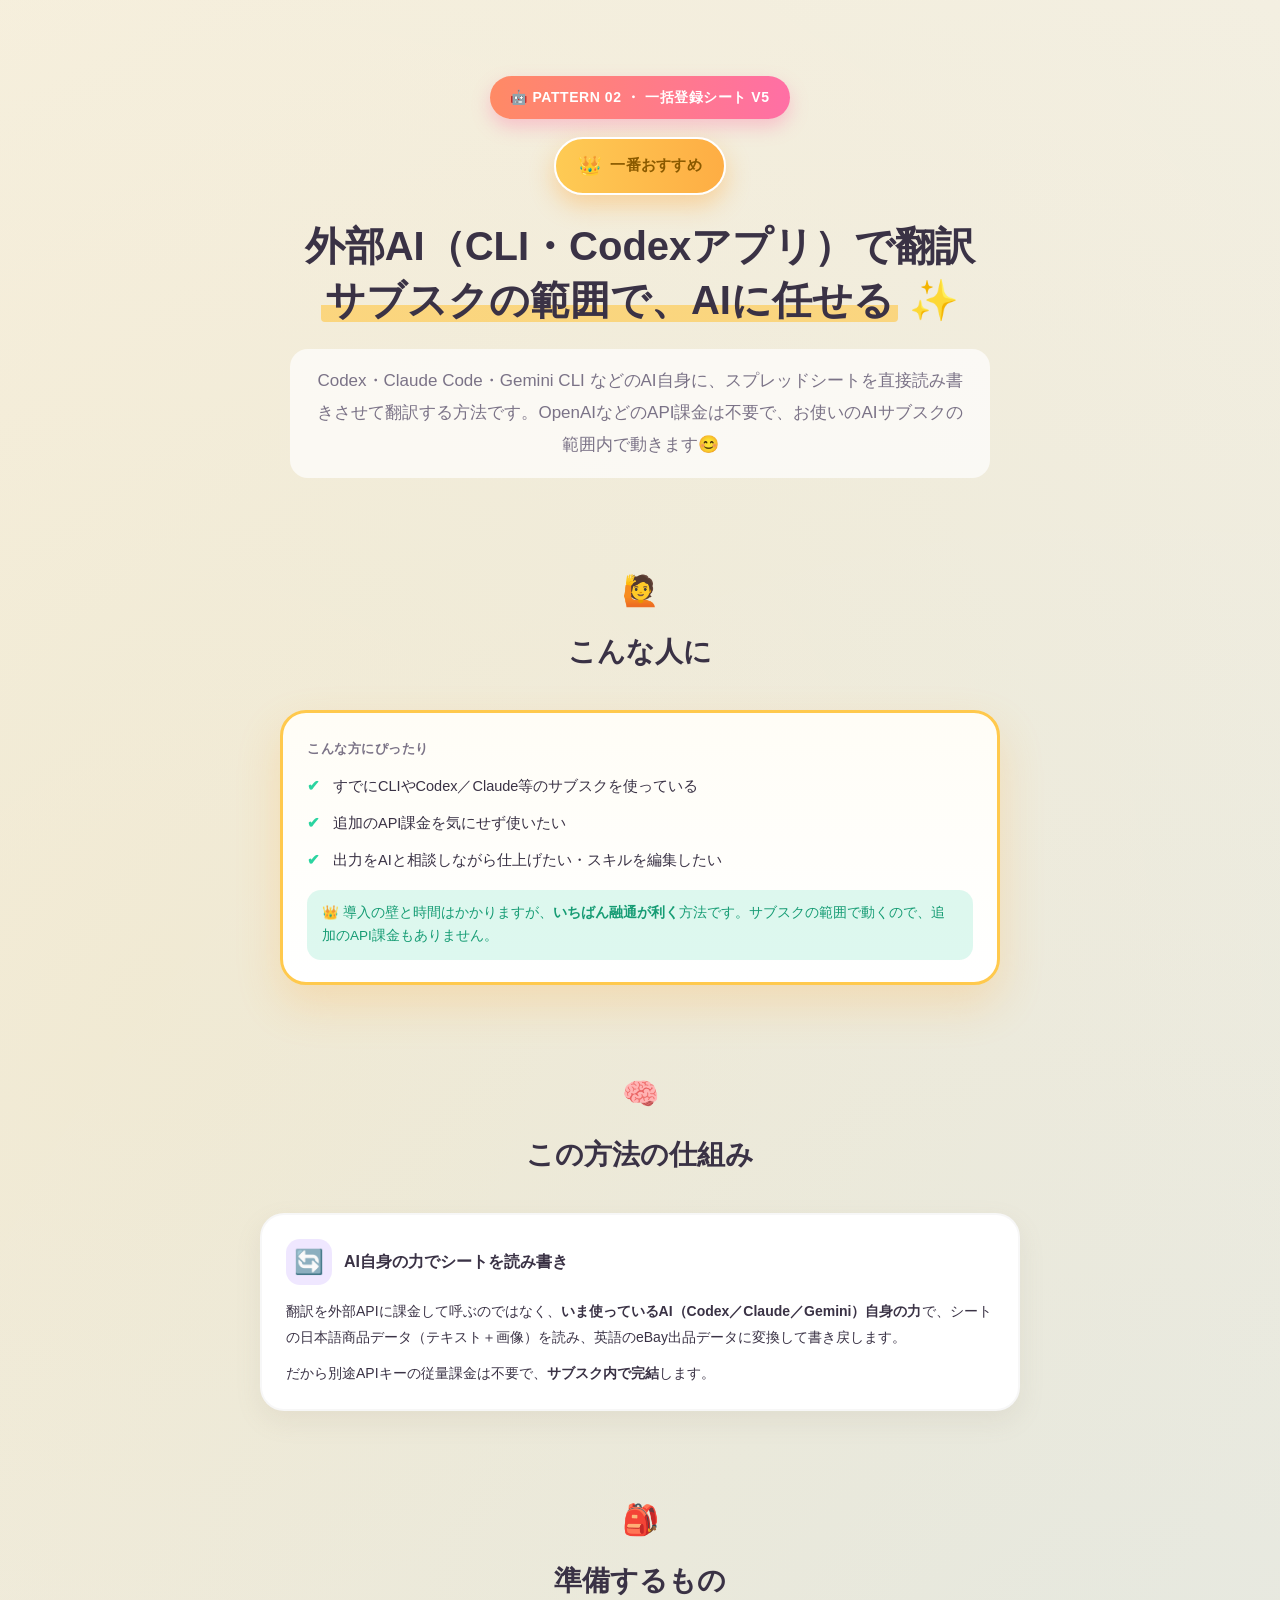
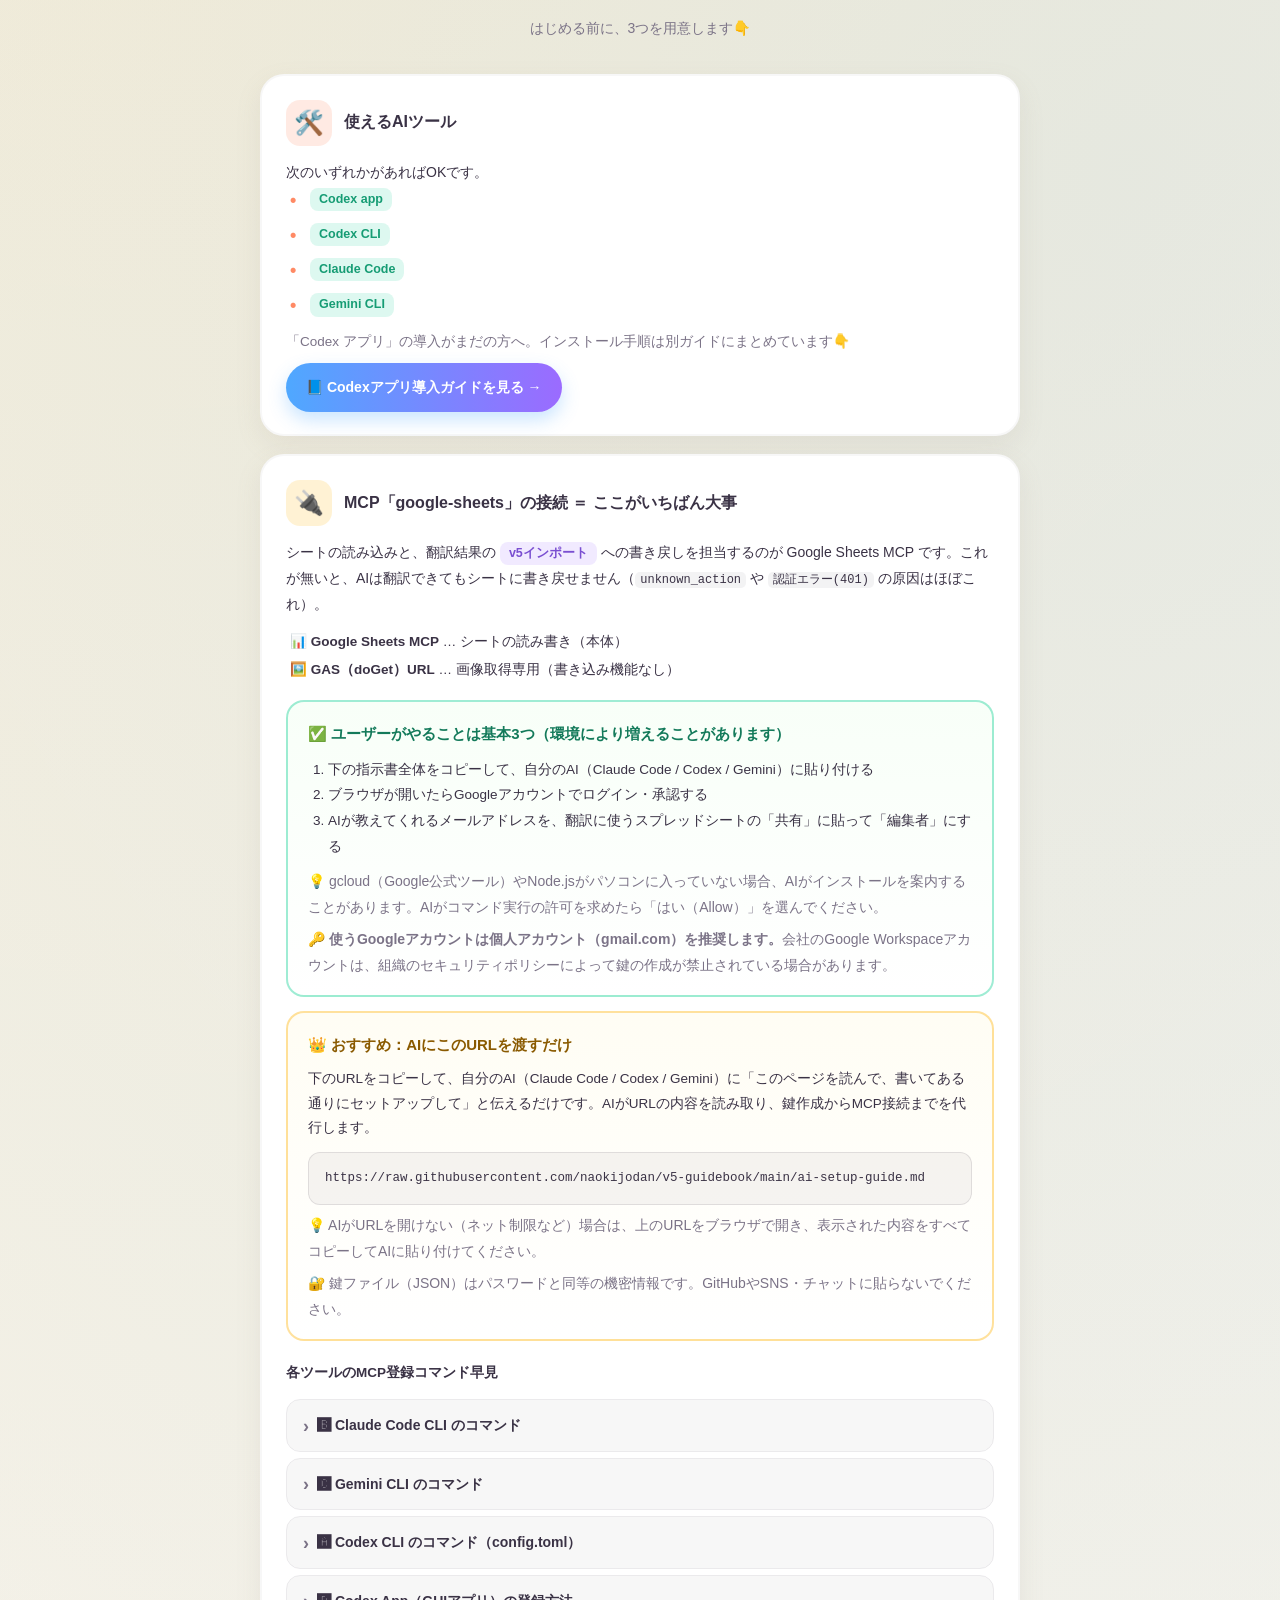
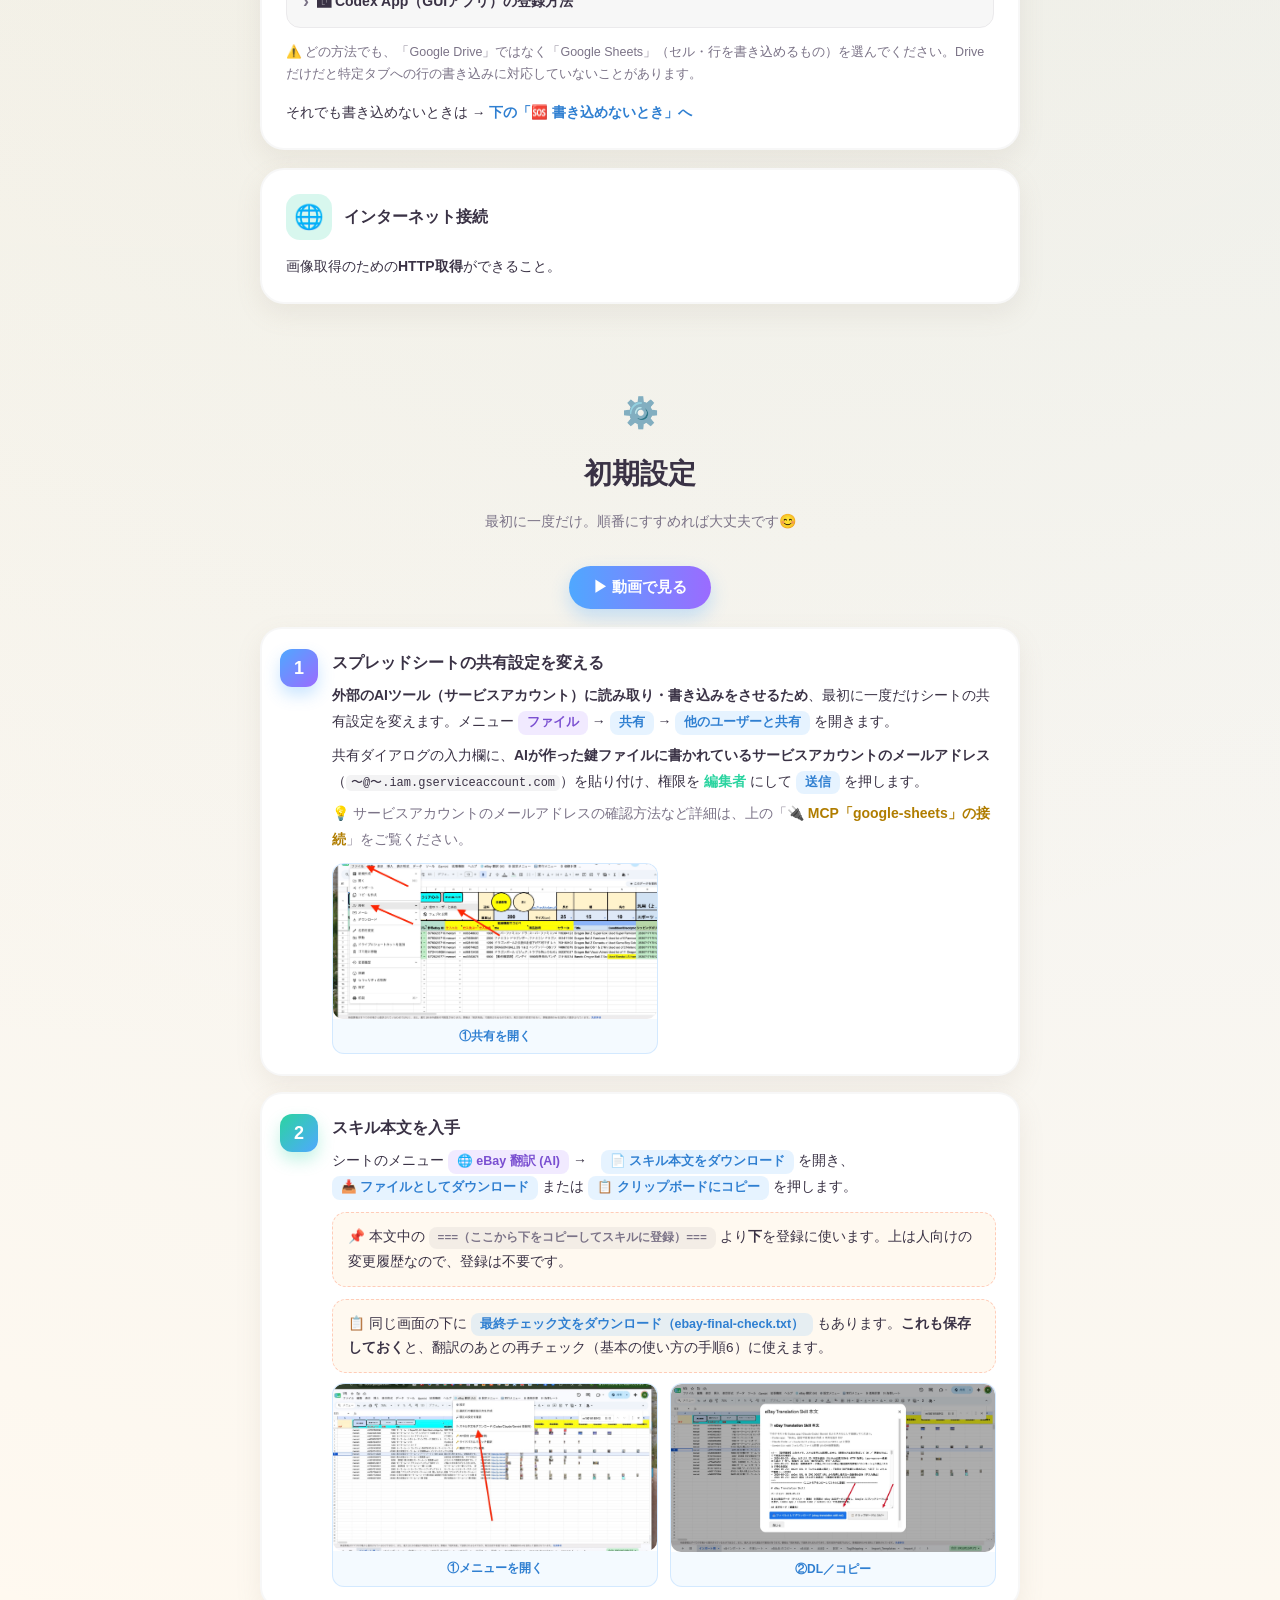
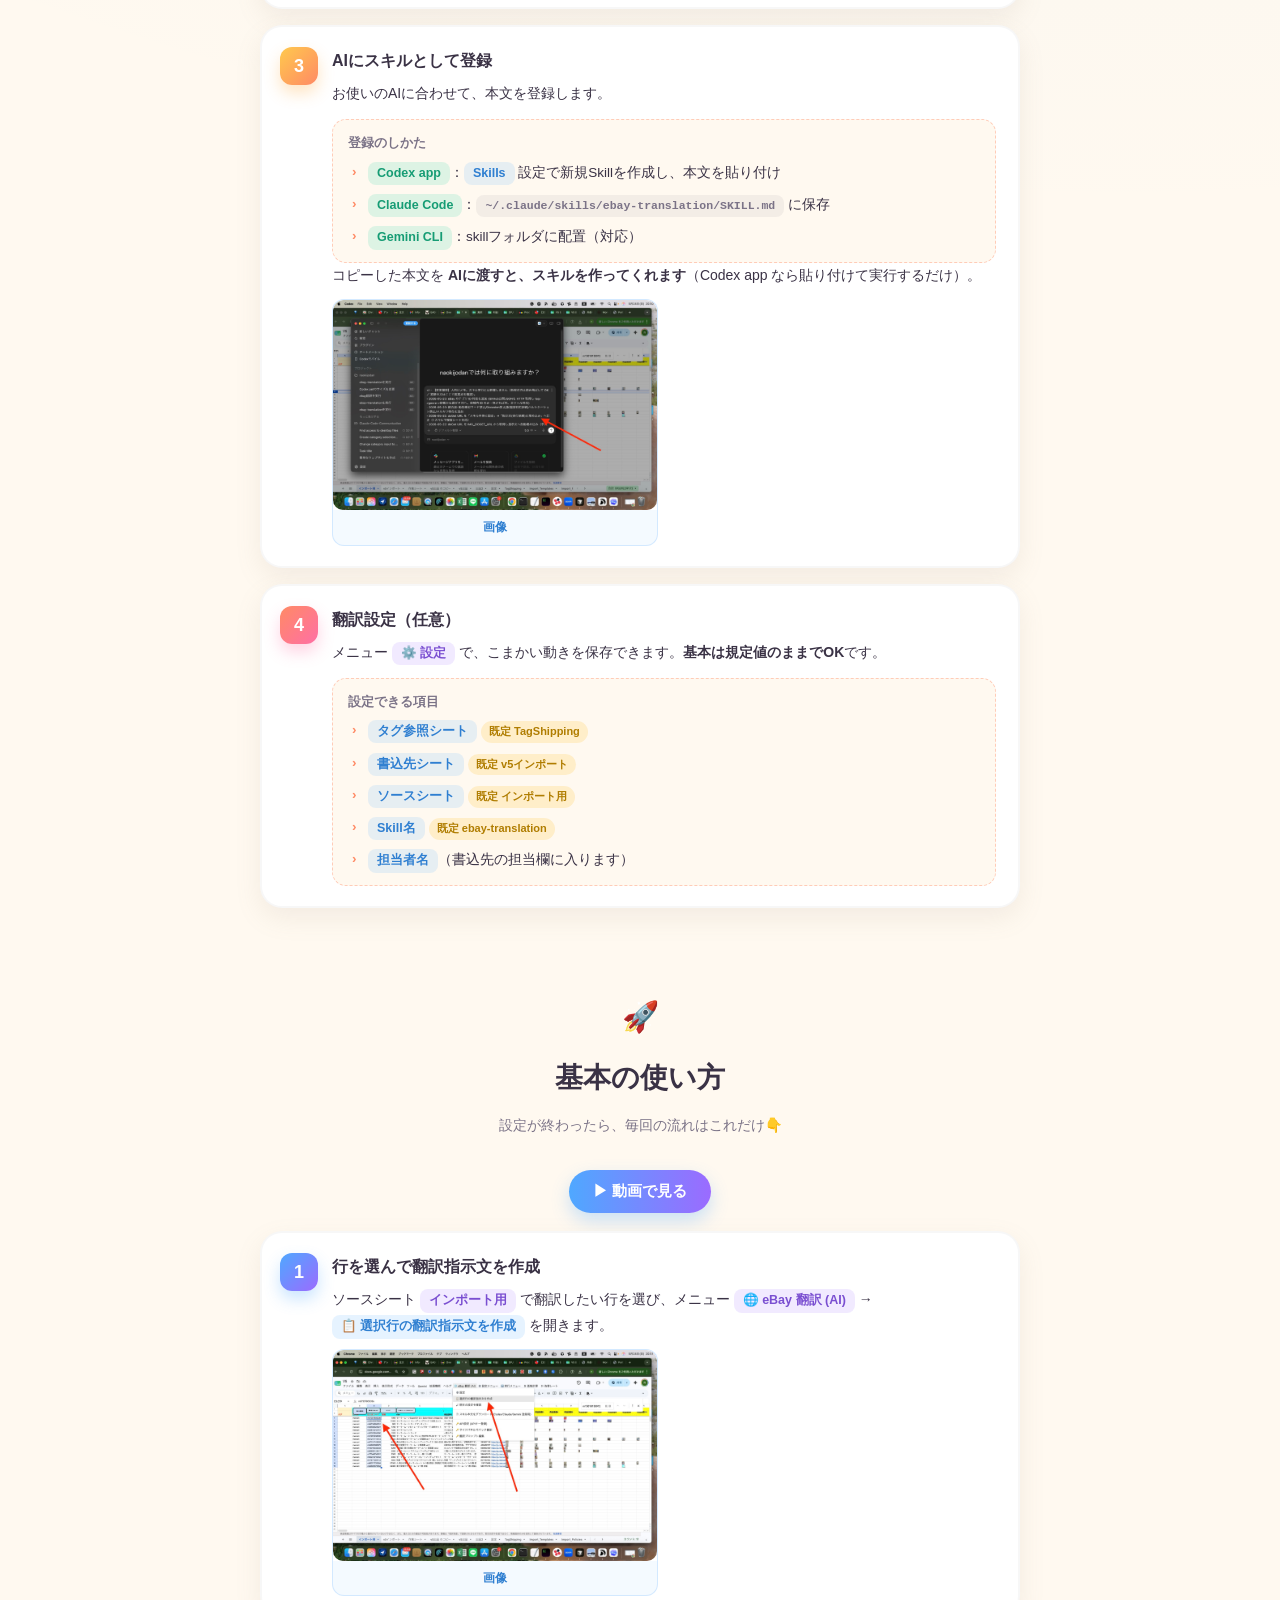
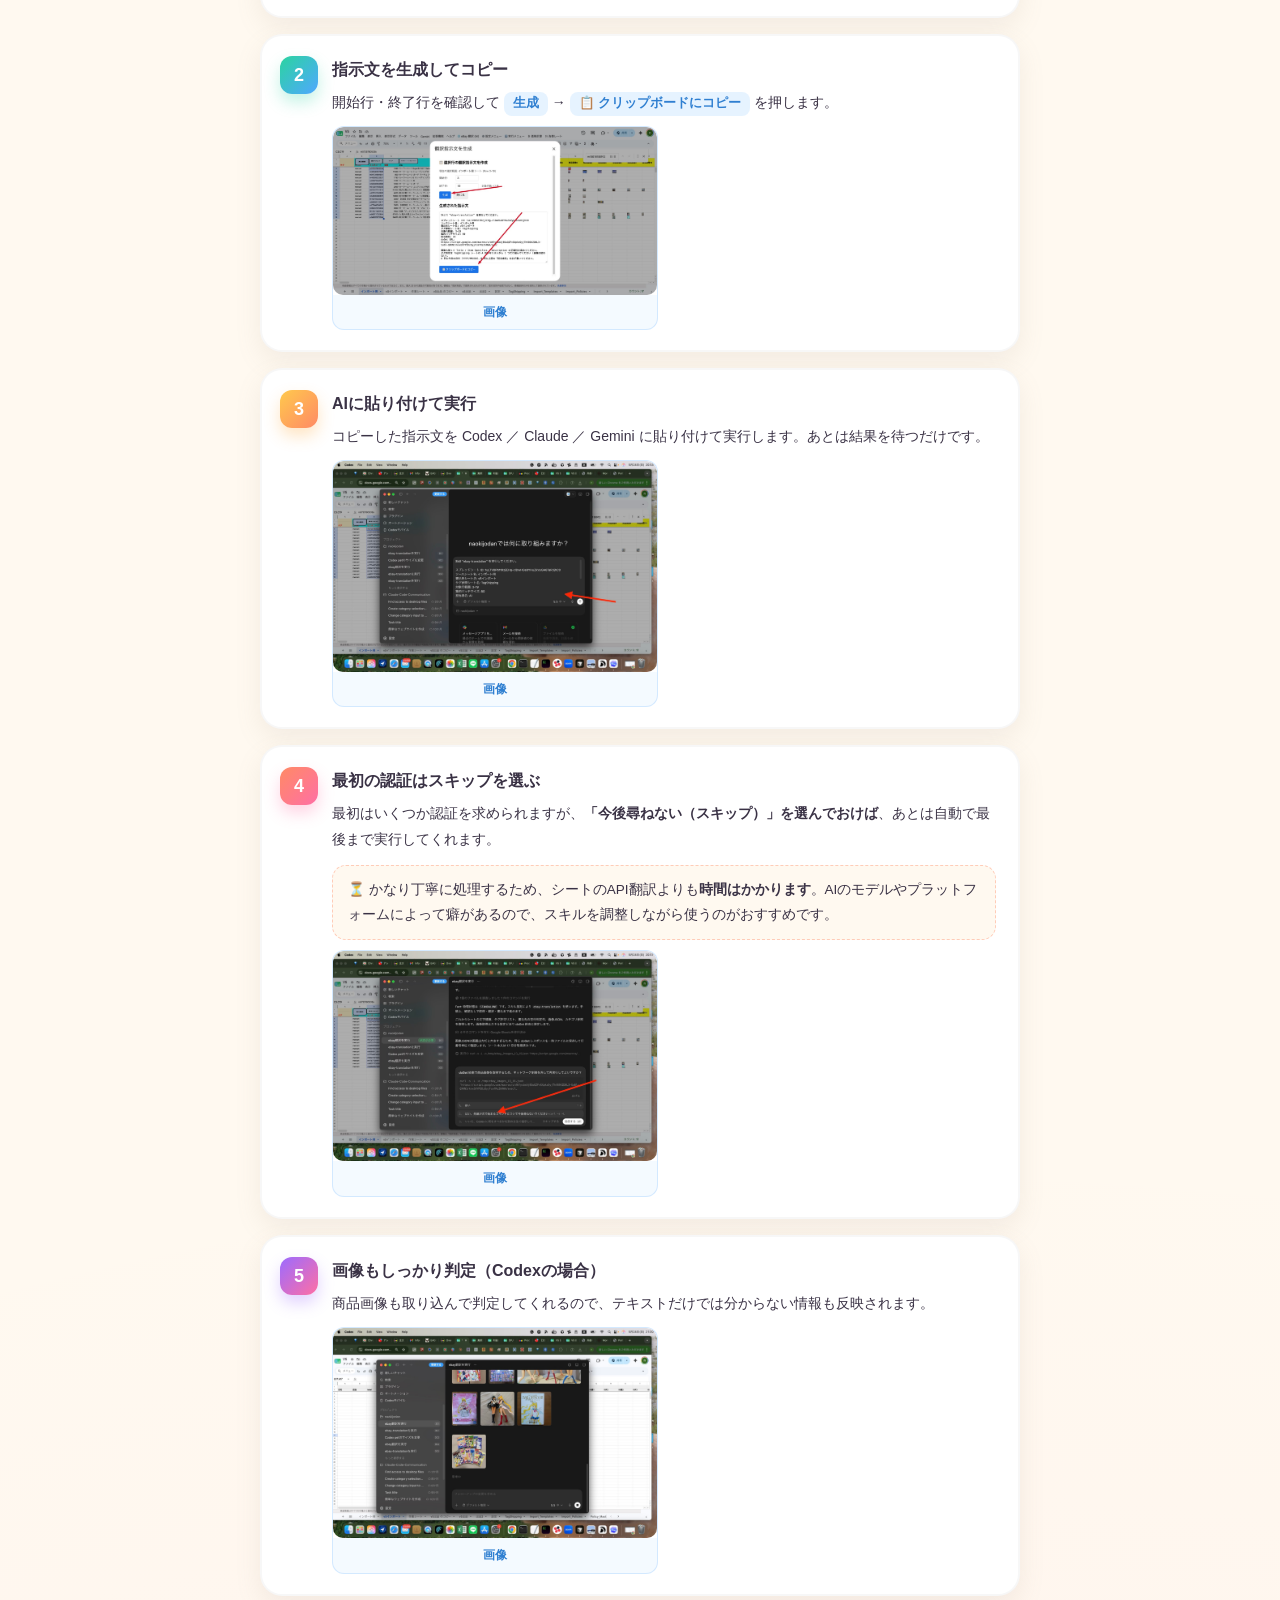
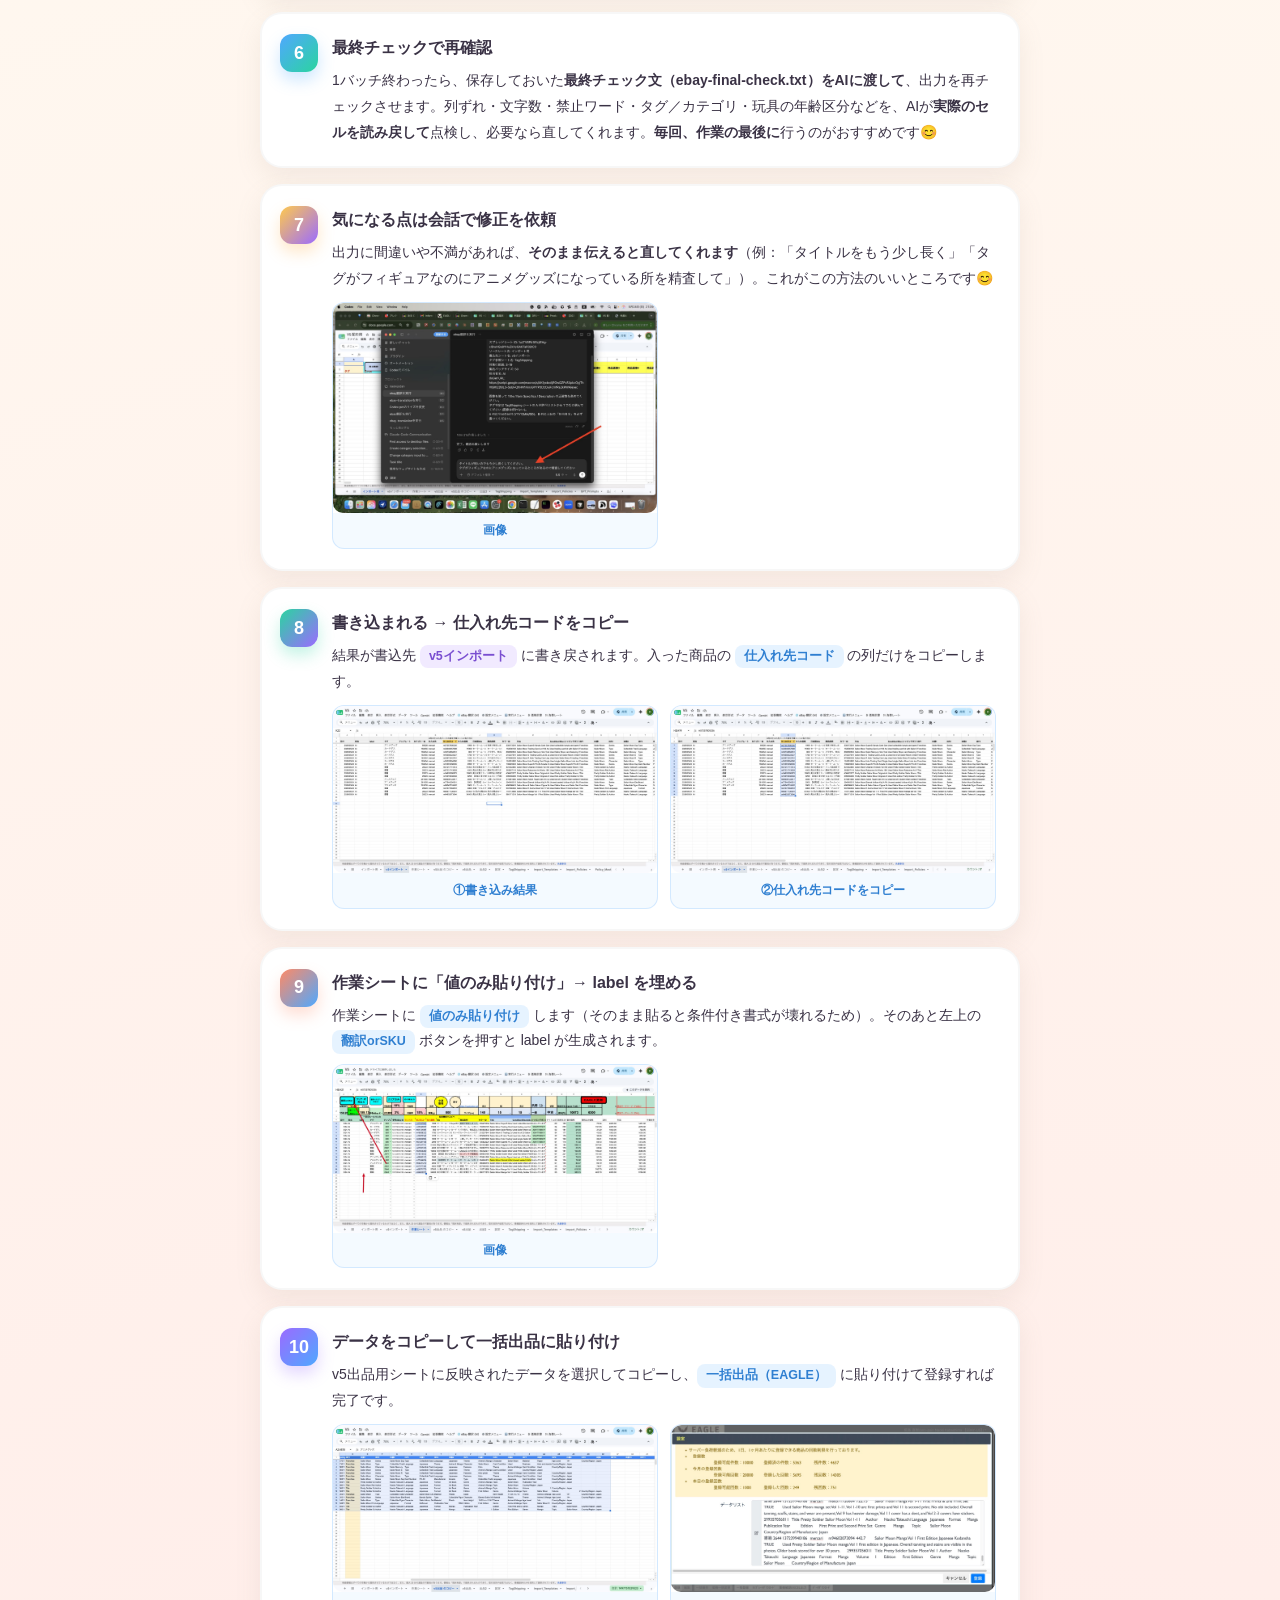
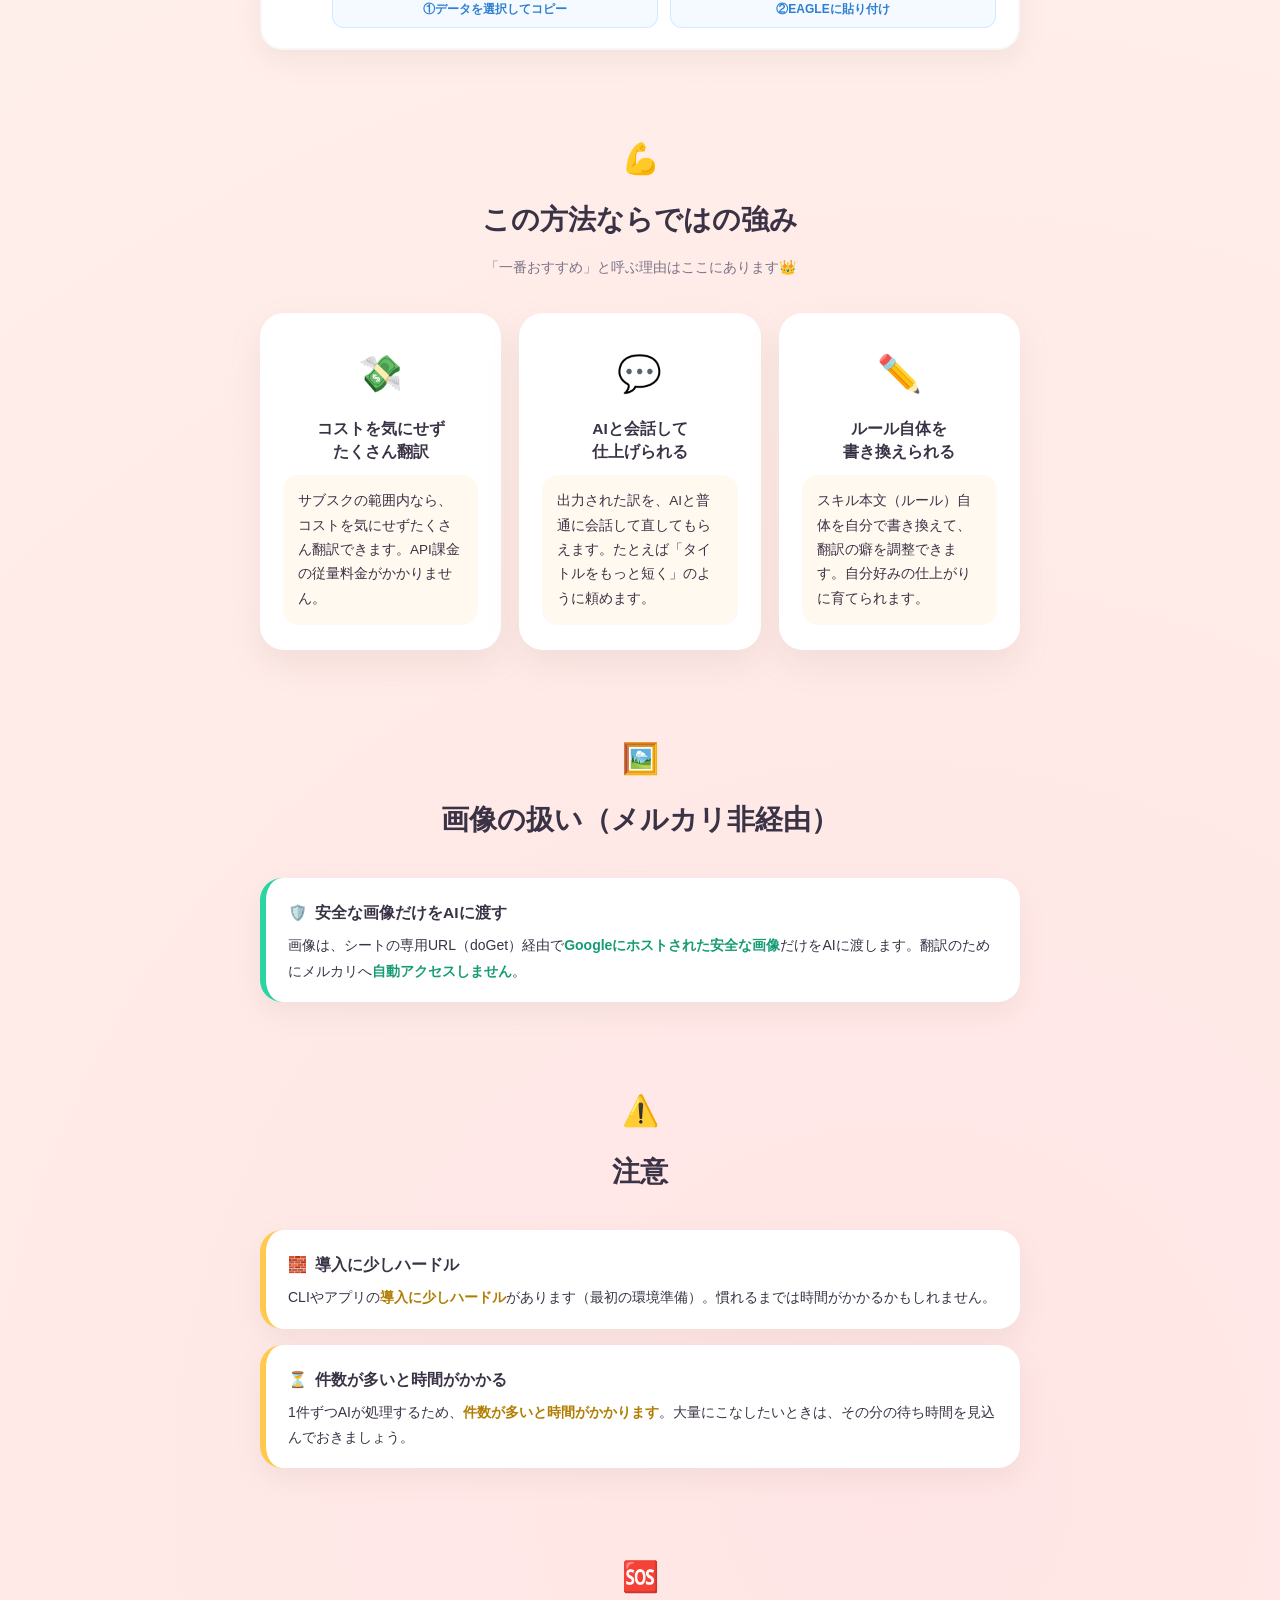
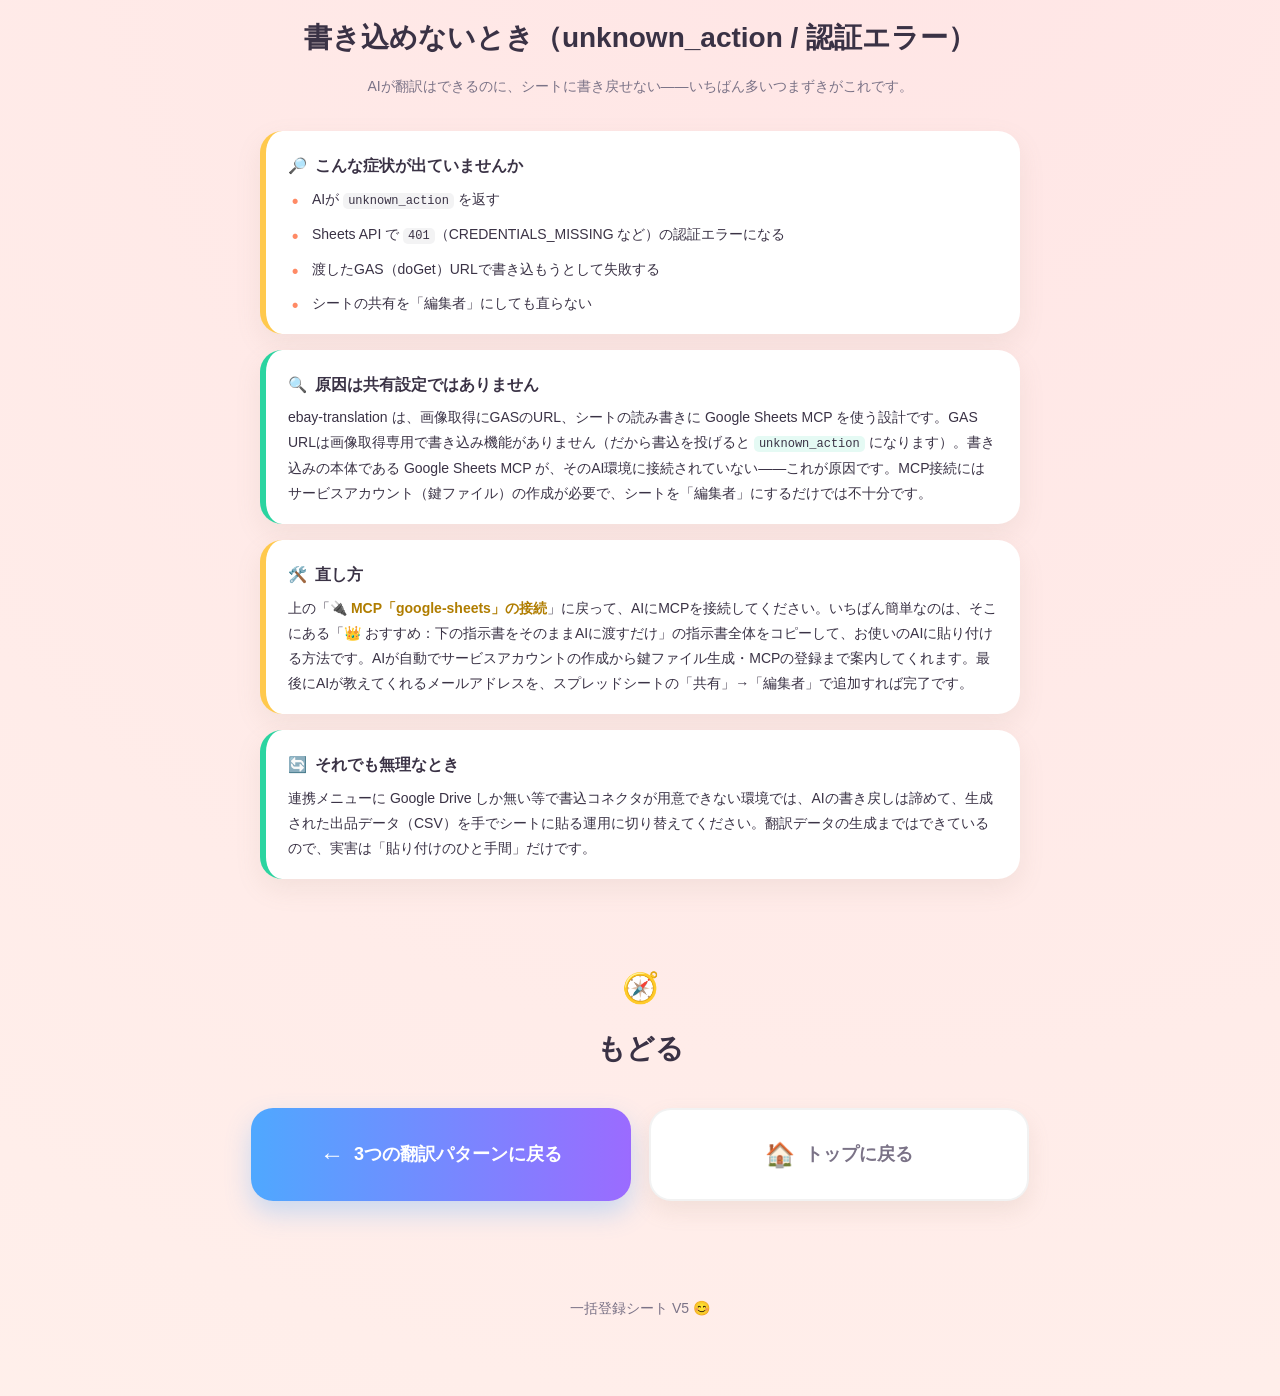
==== commit d7ee4019: "MCP接続手順をURL方式に変更: 指示書をai-setup-guide.mdとして公開し記事はURL案内に差し替え Co-Authored-By: Claude Opus 4.8 (1M conte" ====
--- a/external-ai.html
+++ b/external-ai.html
@@ -585,232 +585,17 @@
           <p class="ic-note-small" style="margin-top:6px;">🔑 <strong>使うGoogleアカウントは個人アカウント（gmail.com）を推奨します。</strong>会社のGoogle Workspaceアカウントは、組織のセキュリティポリシーによって鍵の作成が禁止されている場合があります。</p>
         </div>
 
-        <!-- おすすめ枠：指示書まるごとコピー -->
+        <!-- おすすめ枠：AIにURLを渡すだけ -->
         <div class="rec-box" style="margin-top:14px;">
-          <div class="rec-head">👑 おすすめ：下の指示書をそのままAIに渡すだけ</div>
-          <p class="rec-lead">手順を覚えなくてOK。AIが自分の環境を診断して、必要な作業をすべて案内してくれます。<strong>以下の全文をコピーして、お使いのAIに貼り付けてください👇</strong></p>
-          <pre class="copy-pre"># AIに渡すセットアップ指示書
-## 一括登録シートV5 ― Google Sheets MCP 設定ガイド
-
----
-
-## ▼ まずここを読んでください（人間向け・1分）
-
-この文書は、あなたの代わりにAIがすべての設定作業を行うための指示書です。
-
-**基本はやることが3つです。環境によって増えることがあります**
-
-1. この文書全体をコピーして、自分のAI（Claude Code / Codex / Gemini）に貼り付ける ★☆☆
-2. ブラウザが開いたらGoogleアカウントでログインして承認する ★☆☆
-3. AIが教えてくれるメールアドレスを、翻訳に使うスプレッドシートの「共有」に貼って「編集者」にする ★☆☆
-
-**環境によって増える可能性がある作業**
-
-- gcloud（Google公式ツール）やNode.jsがパソコンに入っていない場合、AIがインストールの案内をすることがあります。画面の指示に従ってください。
-- AIがコマンドを実行するたびに「許可しますか？」と聞いてくる場合は、その都度「はい（Allow）」を選んでください。
-
-**使うGoogleアカウントについて**
-
-個人のGoogleアカウント（gmail.com）を使ってください。会社のGoogle Workspaceアカウントは、組織のセキュリティポリシーによって鍵の作成が禁止されている場合があります。
-
-**セキュリティについて（重要）**
-
-このあとAIがJSONファイル（鍵ファイル）を作ります。これはパスワードと同じ大切なファイルです。GitHubやSNS・チャットに貼らない、他人に渡さないよう注意してください。
-
----
-
-## ▼ ここからはAIへの指示です（AIが読んで実行する）
-
----
-
-# AI実行指示書：Google Sheets MCP セットアップ
-
-## 【全体ゴール】
-
-mcp-gsheets（サービスアカウント方式）を自分のツールに登録し、ユーザーの一括登録シートV5スプレッドシートへの書き込みができる状態にする。
-
----
-
-## ステップA：自己診断（最初に必ず実行）
-
-作業を始める前に、以下を確認して内容を報告してください。
-
-1. 自分のツール種別（Claude Code CLI / Gemini CLI / Codex CLI / Codex App / その他）
-2. OS（Mac / Windows / Linux）
-3. 以下のコマンドが使えるか確認する
-
-Mac/Linuxの場合：
-  which gcloud 2>/dev/null && echo "gcloud: あり" || echo "gcloud: なし"
-  which node 2>/dev/null && echo "node: あり" || echo "node: なし"
-  which npx 2>/dev/null && echo "npx: あり" || echo "npx: なし"
-
-確認結果をユーザーに報告してから次のステップに進んでください。
-
----
-
-## ステップB：サービスアカウントと鍵ファイルを作成する
-
-### gcloudがある場合（コマンドで自動作成）
-
-以下を順番に実行してください。[PROJECT_ID]は自分で名前を決めます（例：sheets-mcp-myname）。英小文字・数字・ハイフンのみ、6〜30文字。
-
-  gcloud auth login
-  gcloud projects create [PROJECT_ID]
-  gcloud config set project [PROJECT_ID]
-  gcloud services enable sheets.googleapis.com
-  gcloud iam service-accounts create sheets-mcp --display-name="Sheets MCP"
-  mkdir -p ~/.config/gcp
-  gcloud iam service-accounts keys create ~/.config/gcp/sheets-mcp-credentials.json \
-    --iam-account=sheets-mcp@[PROJECT_ID].iam.gserviceaccount.com
-  chmod 600 ~/.config/gcp/sheets-mcp-credentials.json
-
-Windowsの場合の鍵保存先：C:\Users\名前\sheets-mcp-key.json
-
-### gcloudがない場合（Google Cloud Consoleで手動作成）
-
-ブラウザで https://console.cloud.google.com/ を開き、以下を1ステップずつユーザーに案内してください。
-
-1. プロジェクトを作成する（左上のプロジェクト選択 → 新しいプロジェクト）
-2. Google Sheets APIを有効にする（APIとサービス → ライブラリ → "Google Sheets API"を検索 → 有効にする）
-   ※ Drive APIは不要です
-3. サービスアカウントを作成する（IAMと管理 → サービスアカウント → 作成。名前：sheets-mcp）
-4. 鍵ファイル（JSON）をダウンロードする（作成したアカウントの「キー」タブ → 鍵を追加 → JSON → 作成）
-5. ダウンロードしたファイルを安全な場所に移動する
-   Mac：~/.config/gcp/sheets-mcp-credentials.json に移動後、chmod 600 を実行
-   Windows：C:\Users\名前\sheets-mcp-key.json に移動
-
----
-
-## ステップC：google-sheets MCPをAIのツールに登録する
-
-ステップAで確認したツール種別に合わせて実行してください。
-
-### Claude Code CLI の場合
-公式リファレンス: https://code.claude.com/docs/en/mcp
-
-重要な構文ルール（公式ドキュメントに明記）：
---env フラグの直後にサーバー名を置くと、CLIがサーバー名を環境変数のペアとして読み取り拒否します。
---env と サーバー名の間には、必ず --transport stdio などの別オプションを挟んでください。
--- (ダブルダッシュ) の後がサーバーの実行コマンドです。
-
-  claude mcp add --scope user \
-    --env GOOGLE_APPLICATION_CREDENTIALS=<鍵パス> \
-    --env GOOGLE_PROJECT_ID=<ProjectID> \
-    --transport stdio \
-    google-sheets \
-    -- npx -y mcp-gsheets@latest
-
-設定は ~/.claude.json（userスコープ）に保存されます。
-登録確認：claude mcp list
-
-### Gemini CLI の場合
-公式リファレンス: https://github.com/google-gemini/gemini-cli/blob/main/docs/tools/mcp-server.md
-
-重要な構文ルール（公式ドキュメントに明記）：
-gemini mcp add では -- 区切りは不要です。--transport stdio はデフォルトのため省略できます。
-
-  gemini mcp add --scope user \
-    -e GOOGLE_APPLICATION_CREDENTIALS=<鍵パス> \
-    -e GOOGLE_PROJECT_ID=<ProjectID> \
-    google-sheets npx -y mcp-gsheets@latest
-
-または ~/.gemini/settings.json に直接記述する方法（公式に記載あり）：
-  {
-    "mcpServers": {
-      "google-sheets": {
-        "command": "npx",
-        "args": ["-y", "mcp-gsheets@latest"],
-        "env": {
-          "GOOGLE_APPLICATION_CREDENTIALS": "<鍵パス>",
-          "GOOGLE_PROJECT_ID": "<ProjectID>"
-        }
-      }
-    }
-  }
-
-### Codex CLI の場合
-公式リファレンス: https://developers.openai.com/codex/config-reference
-
-設定ファイル ~/.codex/config.toml を開き、以下を末尾に追記してください（既存の内容は消さないこと）。
-
-Mac/Linux：
-  [mcp_servers.google-sheets]
-  command = "npx"
-  args = ["-y", "mcp-gsheets@latest"]
-
-  [mcp_servers.google-sheets.env]
-  GOOGLE_APPLICATION_CREDENTIALS = "/Users/名前/.config/gcp/sheets-mcp-credentials.json"
-  GOOGLE_PROJECT_ID = "<ProjectID>"
-
-Windows（公式手順）：
-  [mcp_servers.google-sheets]
-  command = "npx"
-  args = ["-y", "mcp-gsheets@latest"]
-
-  [mcp_servers.google-sheets.env]
-  GOOGLE_APPLICATION_CREDENTIALS = "C:\\Users\\名前\\sheets-mcp-key.json"
-  GOOGLE_PROJECT_ID = "<ProjectID>"
-
-※ Windowsで npx が起動に失敗する場合の回避策（公式記載ではなく、コミュニティで報告されている方法）：
-  [mcp_servers.google-sheets]
-  command = "cmd"
-  args = ["/c", "npx", "-y", "mcp-gsheets@latest"]
-まず公式の npx のままで試し、動作しない場合にこの回避策を試してください。
-
-### Codex App（GUIアプリ）の場合
-※ Unknown（未確認）：Codex Appの設定が画面上の設定メニューから行えるか、または config.toml を直接書き換えることで反映されるかはバージョンによって異なる可能性があります。
-
-以下の両方を試してください：
-方法1：上記「Codex CLI の場合」と同じ内容を ~/.codex/config.toml に追記し、アプリを再起動する。
-方法2：アプリ内の Settings または Plugins メニューを探し、MCPサーバーの追加項目があれば以下を入力する：
-  - サーバー名：google-sheets
-  - コマンド：npx
-  - 引数：-y mcp-gsheets@latest
-  - 環境変数：GOOGLE_APPLICATION_CREDENTIALS=<鍵パス>、GOOGLE_PROJECT_ID=<ProjectID>
-
----
-
-## ステップD：サービスアカウントのメールアドレスをユーザーに伝える
-
-鍵ファイル（JSON）の中の client_email を読み取り、ユーザーに以下の形式で伝えてください。
-
-📋 スプレッドシートの共有設定をお願いします
-
-以下のメールアドレスを、翻訳に使うスプレッドシートの「共有」に追加して、
-権限を「編集者」にしてください。
-
-  [ここにclient_emailの値を表示]
-
-手順：
-1. スプレッドシートを開く
-2. 右上の「共有」ボタンをクリック
-3. 上のメールアドレスを貼り付ける
-4. 権限を「編集者」にして「送信」または「完了」をクリック
-
-完了したら教えてください。
-
----
-
-## ステップE：動作確認
-
-ユーザーがシートの共有設定を完了したら、ツールを再起動してから以下を実行してください。
-
-1. メタデータ取得：google-sheets MCPを使って、対象スプレッドシートのシート名一覧を取得する。
-2. テスト書き込み：シートの末尾の空行に「MCP接続テスト OK」と書き込む。
-3. 読み戻し確認：同じセルの値を読み取り、書き込んだ内容と一致するか確認する。
-4. テスト内容を削除する。
-
-主なエラーと対処：
-- unknown_action / MCPが見つからない → MCP未接続（登録未完了 or 再起動未実施）。ステップCを再確認する。
-- 401 Unauthorized → 鍵ファイルのパスが間違っている、または鍵ファイルが壊れている。
-- 403 Forbidden → シートの共有設定が未完了、または権限が「閲覧者」になっている。ステップDのメールアドレスを「編集者」で共有し直す。
-- 404 Not Found → スプレッドシートIDが間違っている。</pre>
-          <p class="ic-note-small">💡 Googleログインの承認ボタンは人が押す操作です。AIは「やり方を案内・実行する」ところまでで、最後の承認はあなたが行います。</p>
+          <div class="rec-head">👑 おすすめ：AIにこのURLを渡すだけ</div>
+          <p class="rec-lead">下のURLをコピーして、自分のAI（Claude Code / Codex / Gemini）に「このページを読んで、書いてある通りにセットアップして」と伝えるだけです。AIがURLの内容を読み取り、鍵作成からMCP接続までを代行します。</p>
+          <pre class="copy-pre">https://raw.githubusercontent.com/naokijodan/v5-guidebook/main/ai-setup-guide.md</pre>
+          <p class="ic-note-small" style="margin-top:8px;">💡 AIがURLを開けない（ネット制限など）場合は、上のURLをブラウザで開き、表示された内容をすべてコピーしてAIに貼り付けてください。</p>
           <p class="ic-note-small" style="margin-top:6px;">🔐 鍵ファイル（JSON）はパスワードと同等の機密情報です。GitHubやSNS・チャットに貼らないでください。</p>
         </div>
 
         <!-- 各ツールのコマンド早見 -->
-        <p style="margin-top:20px;font-size:13.5px;line-height:1.8;font-weight:900;">各ツールのMCP登録コマンド早見（上の指示書から抜粋）</p>
+        <p style="margin-top:20px;font-size:13.5px;line-height:1.8;font-weight:900;">各ツールのMCP登録コマンド早見</p>
 
         <details class="manual-details">
           <summary>🅱 Claude Code CLI のコマンド</summary>
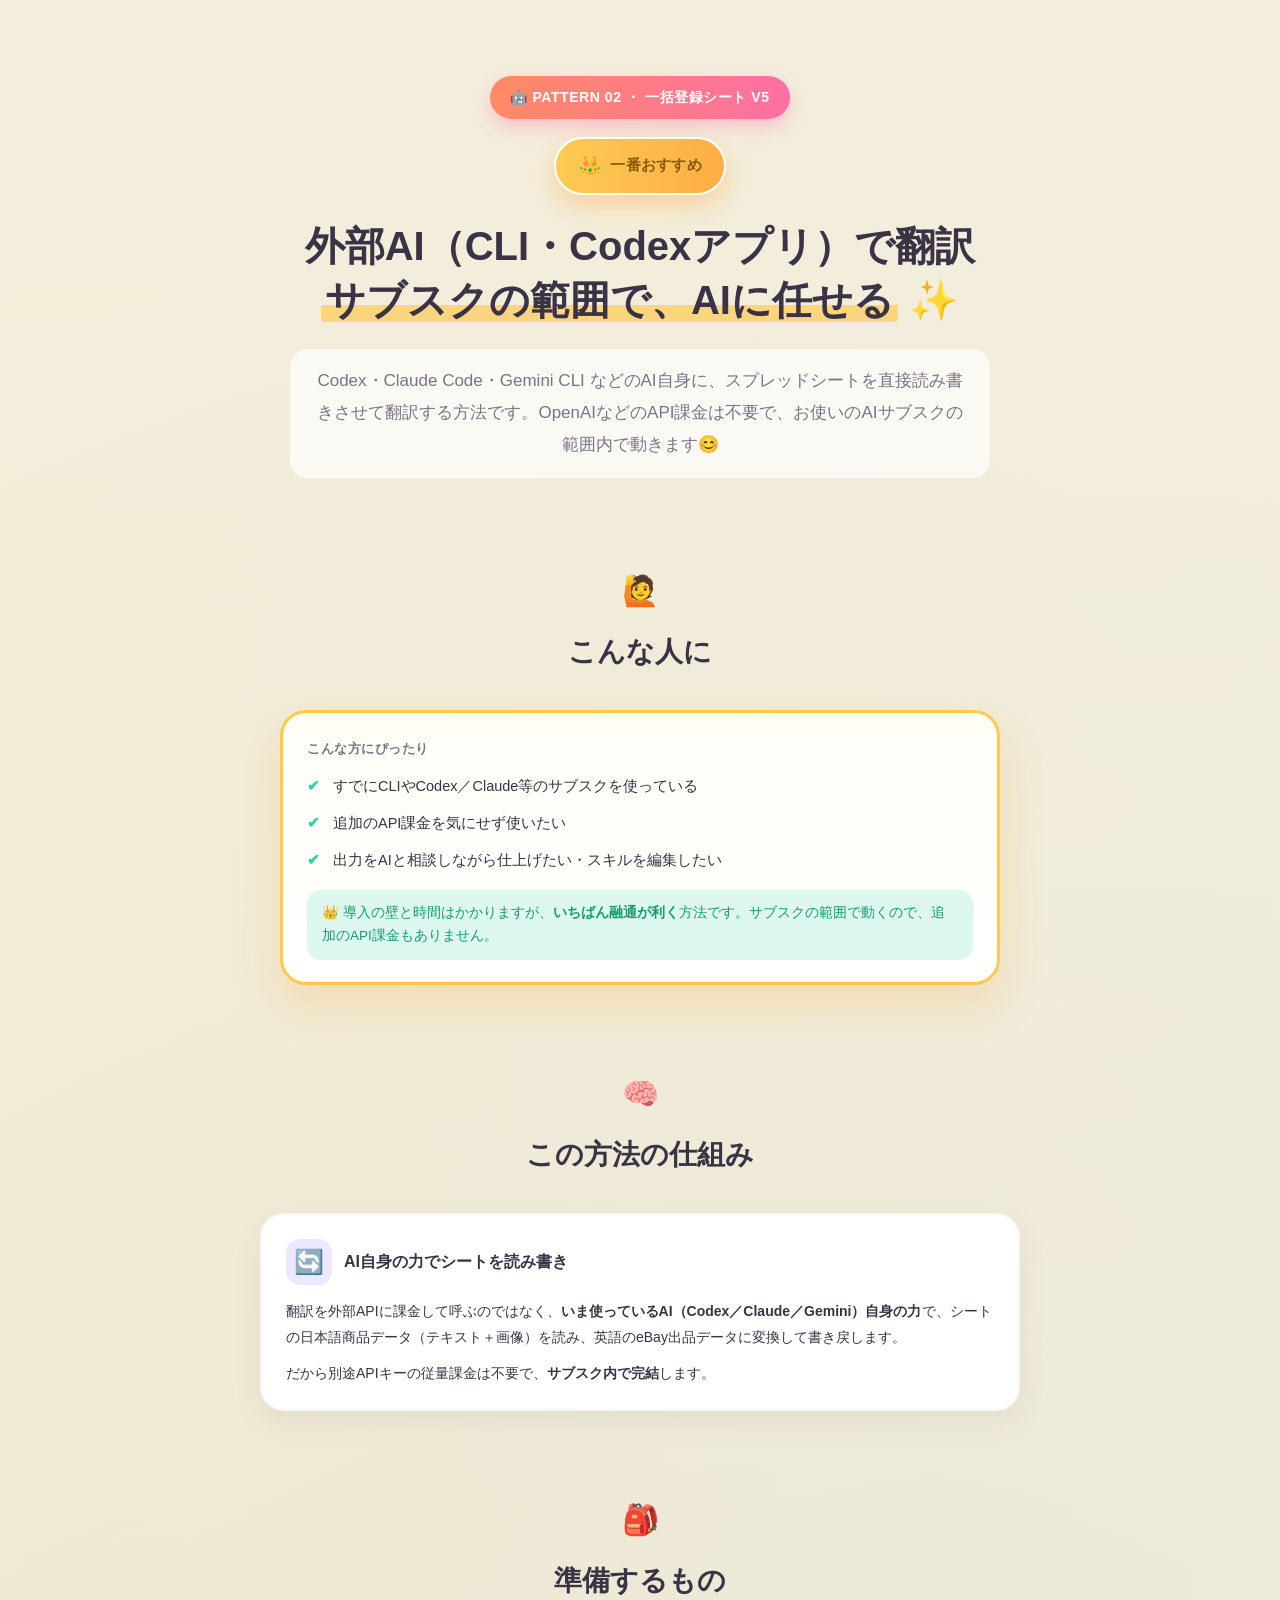
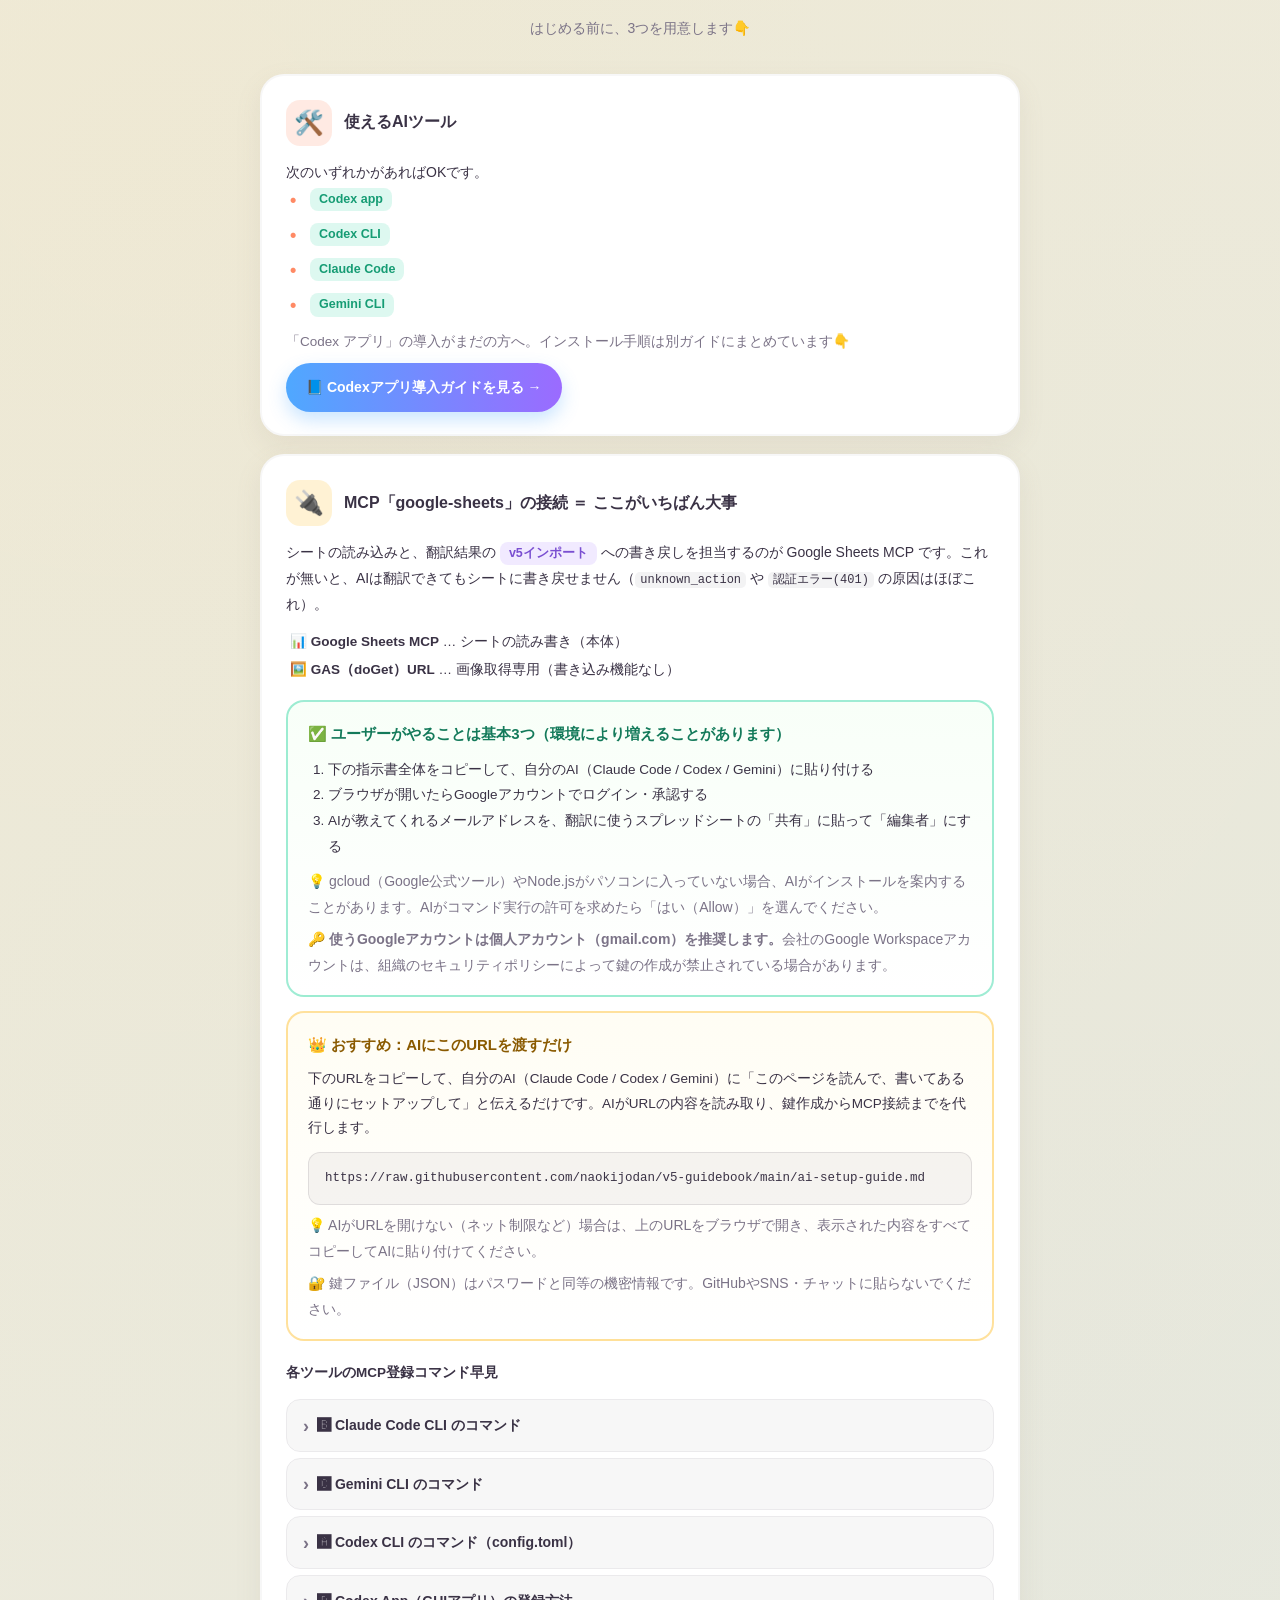
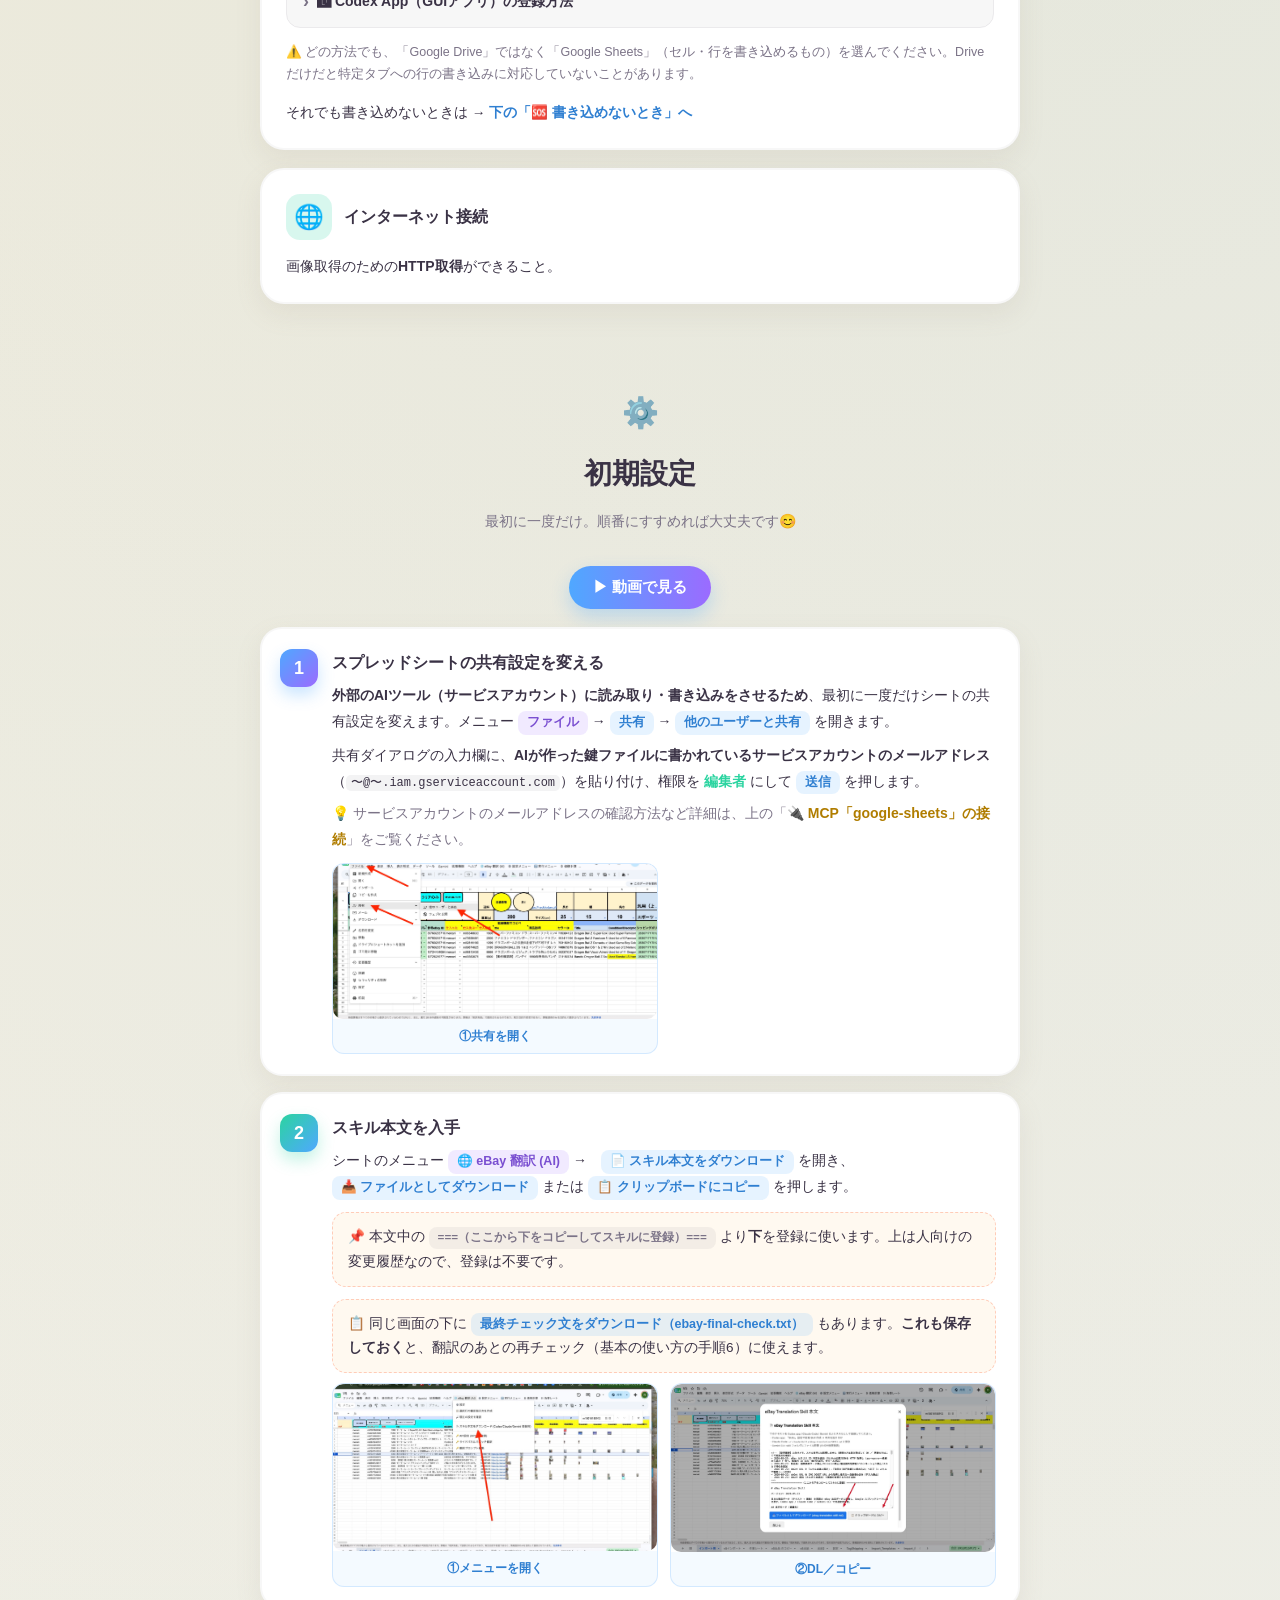
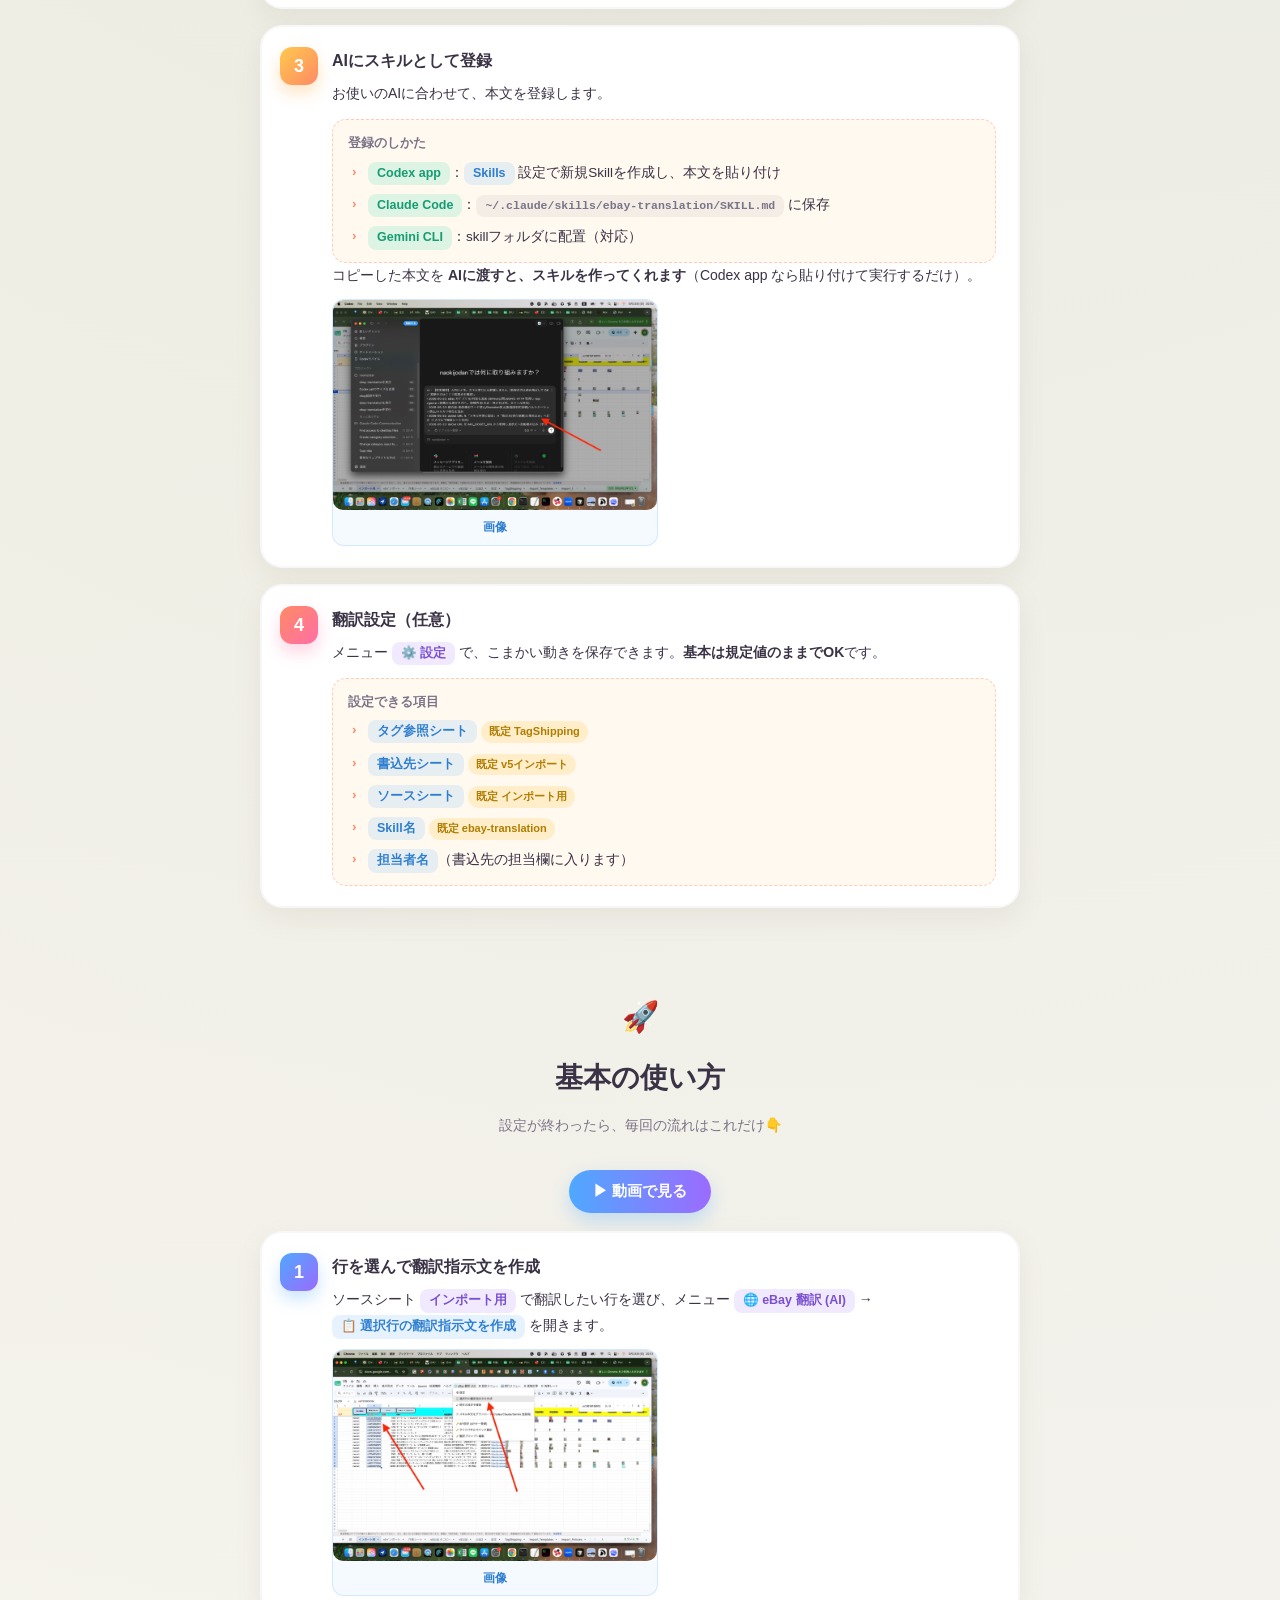
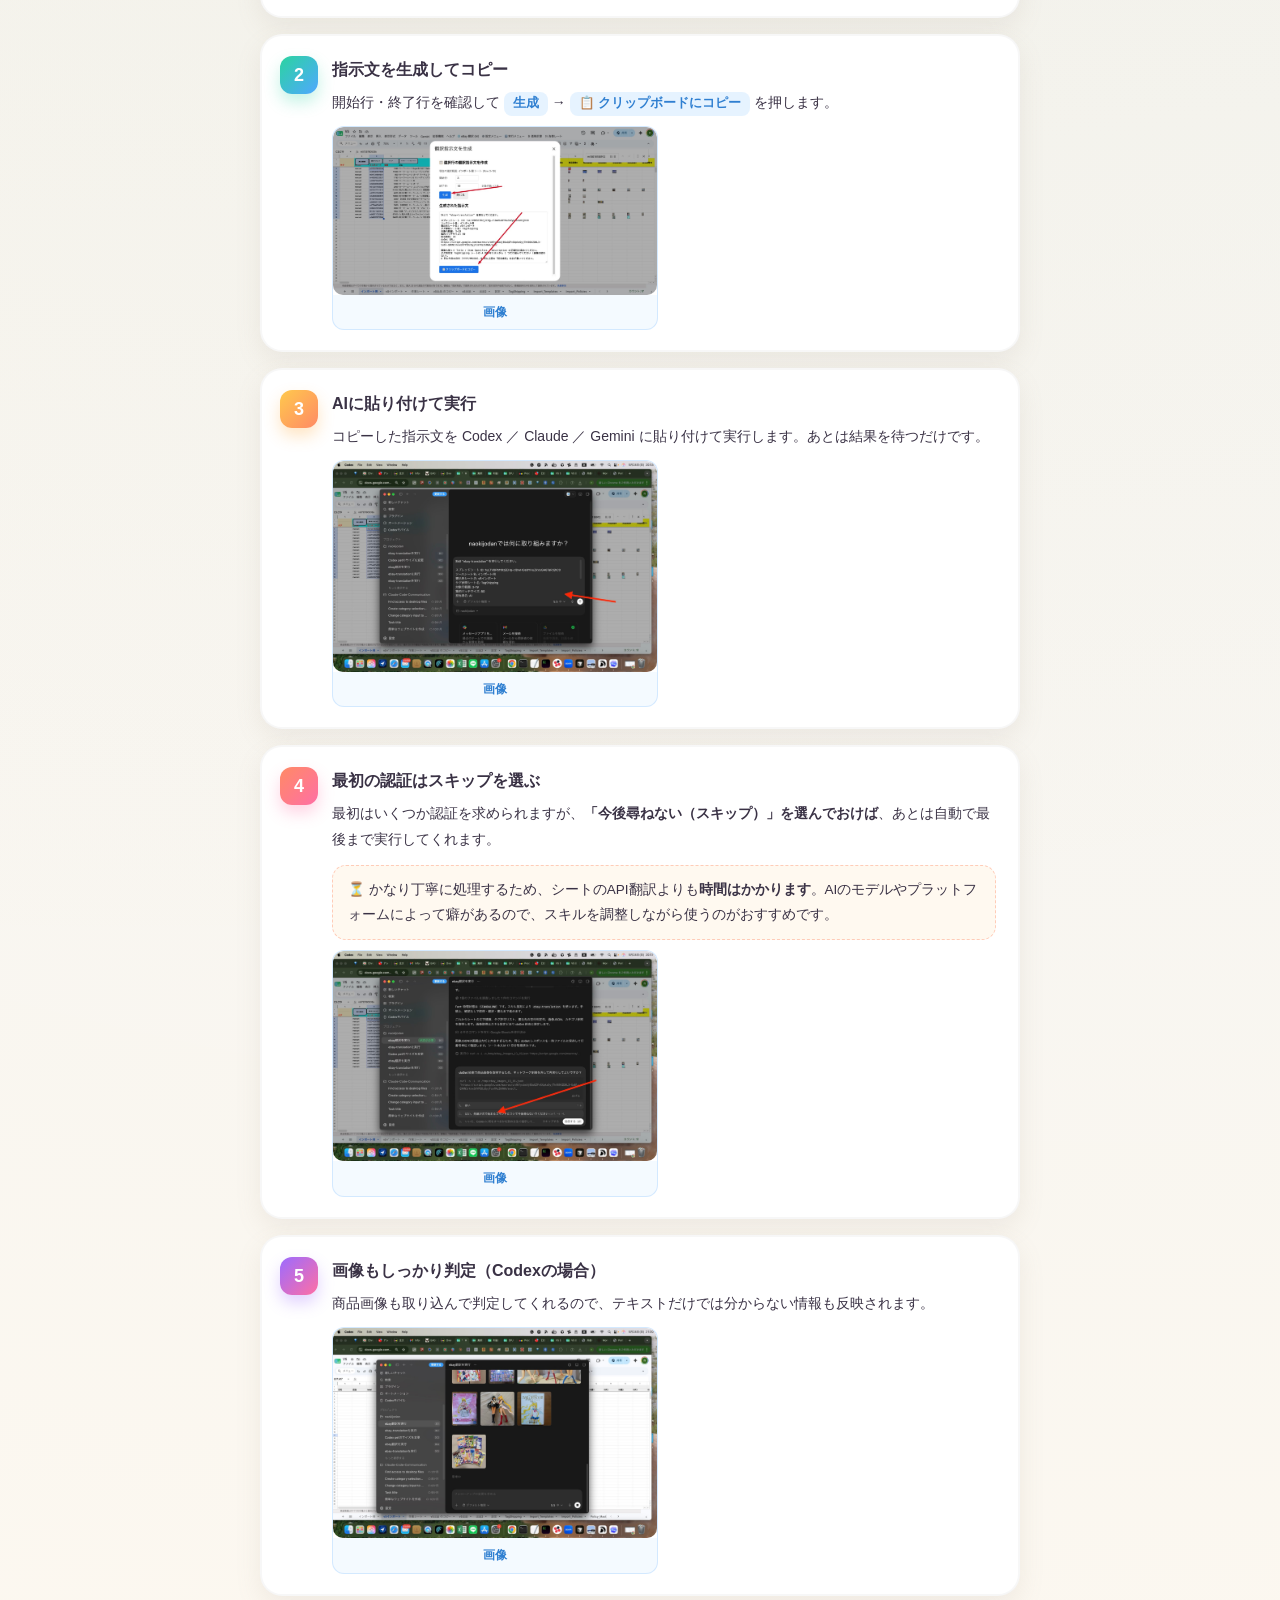
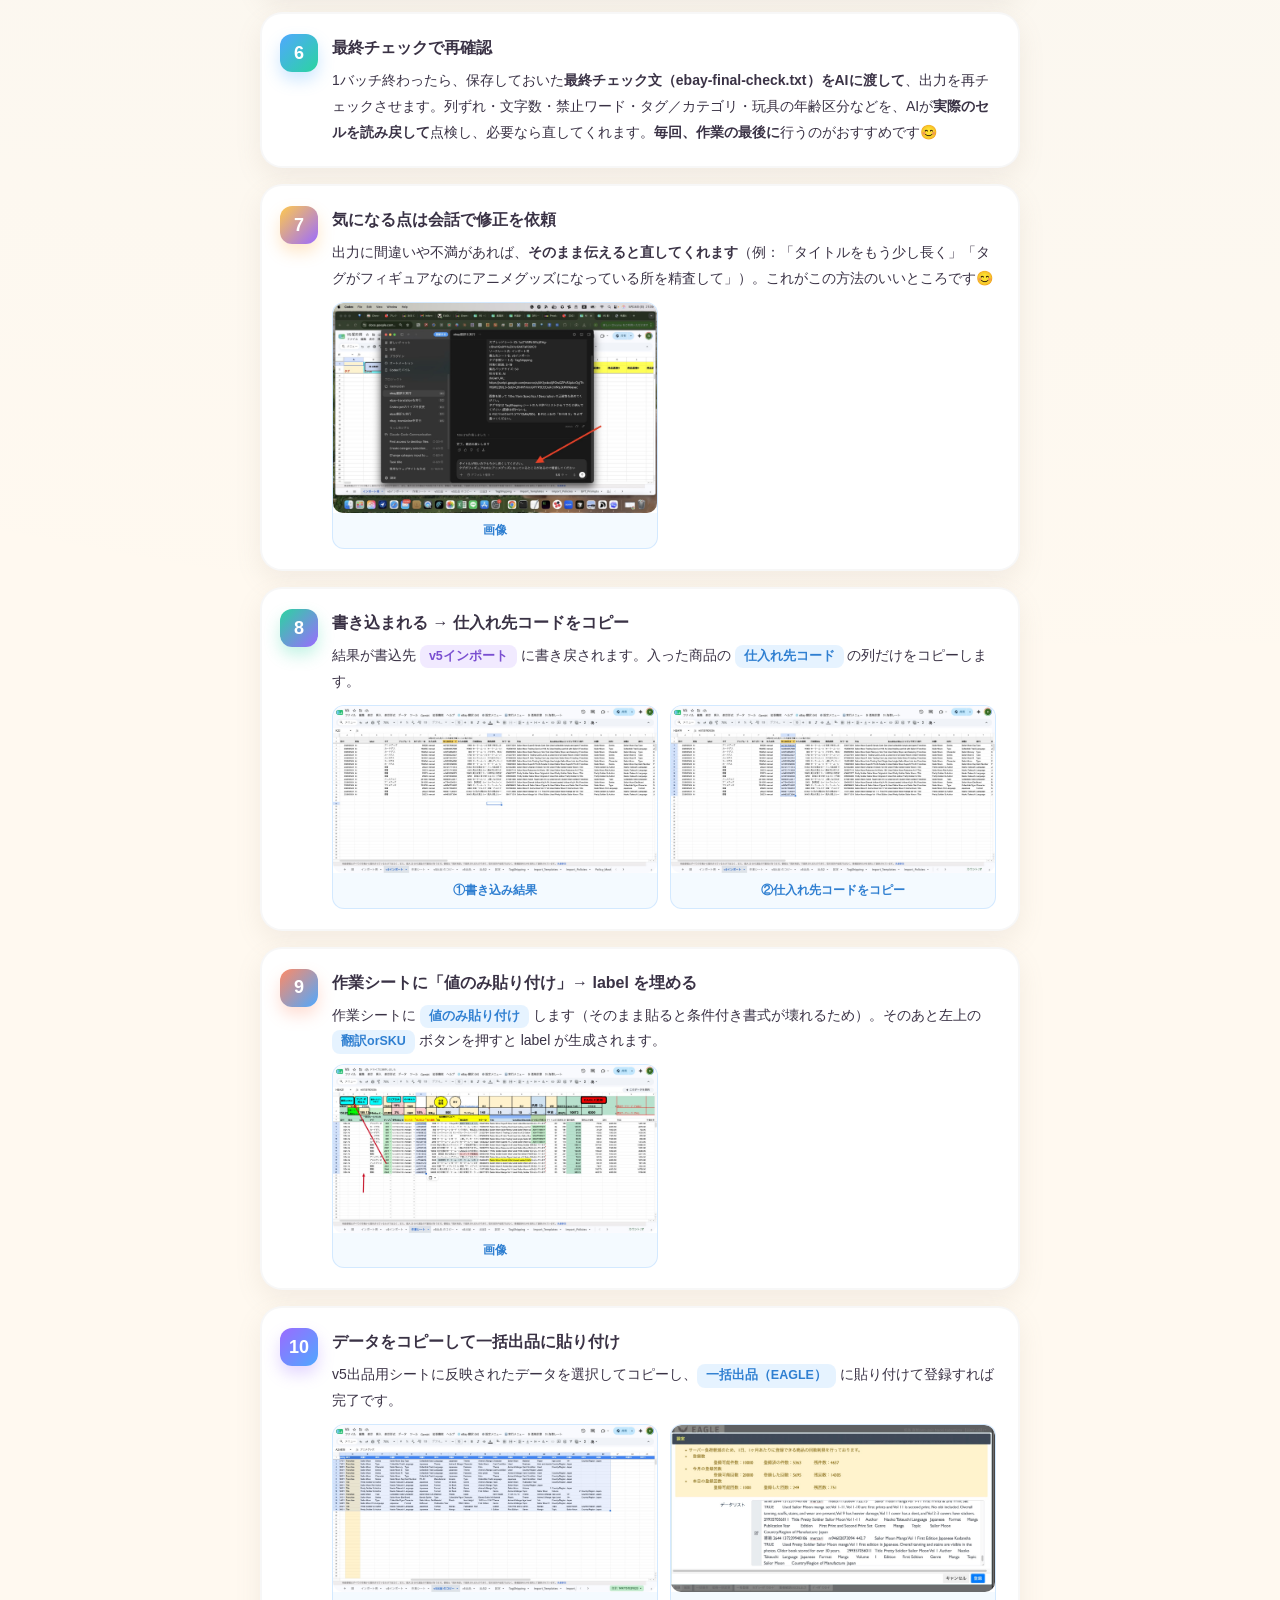
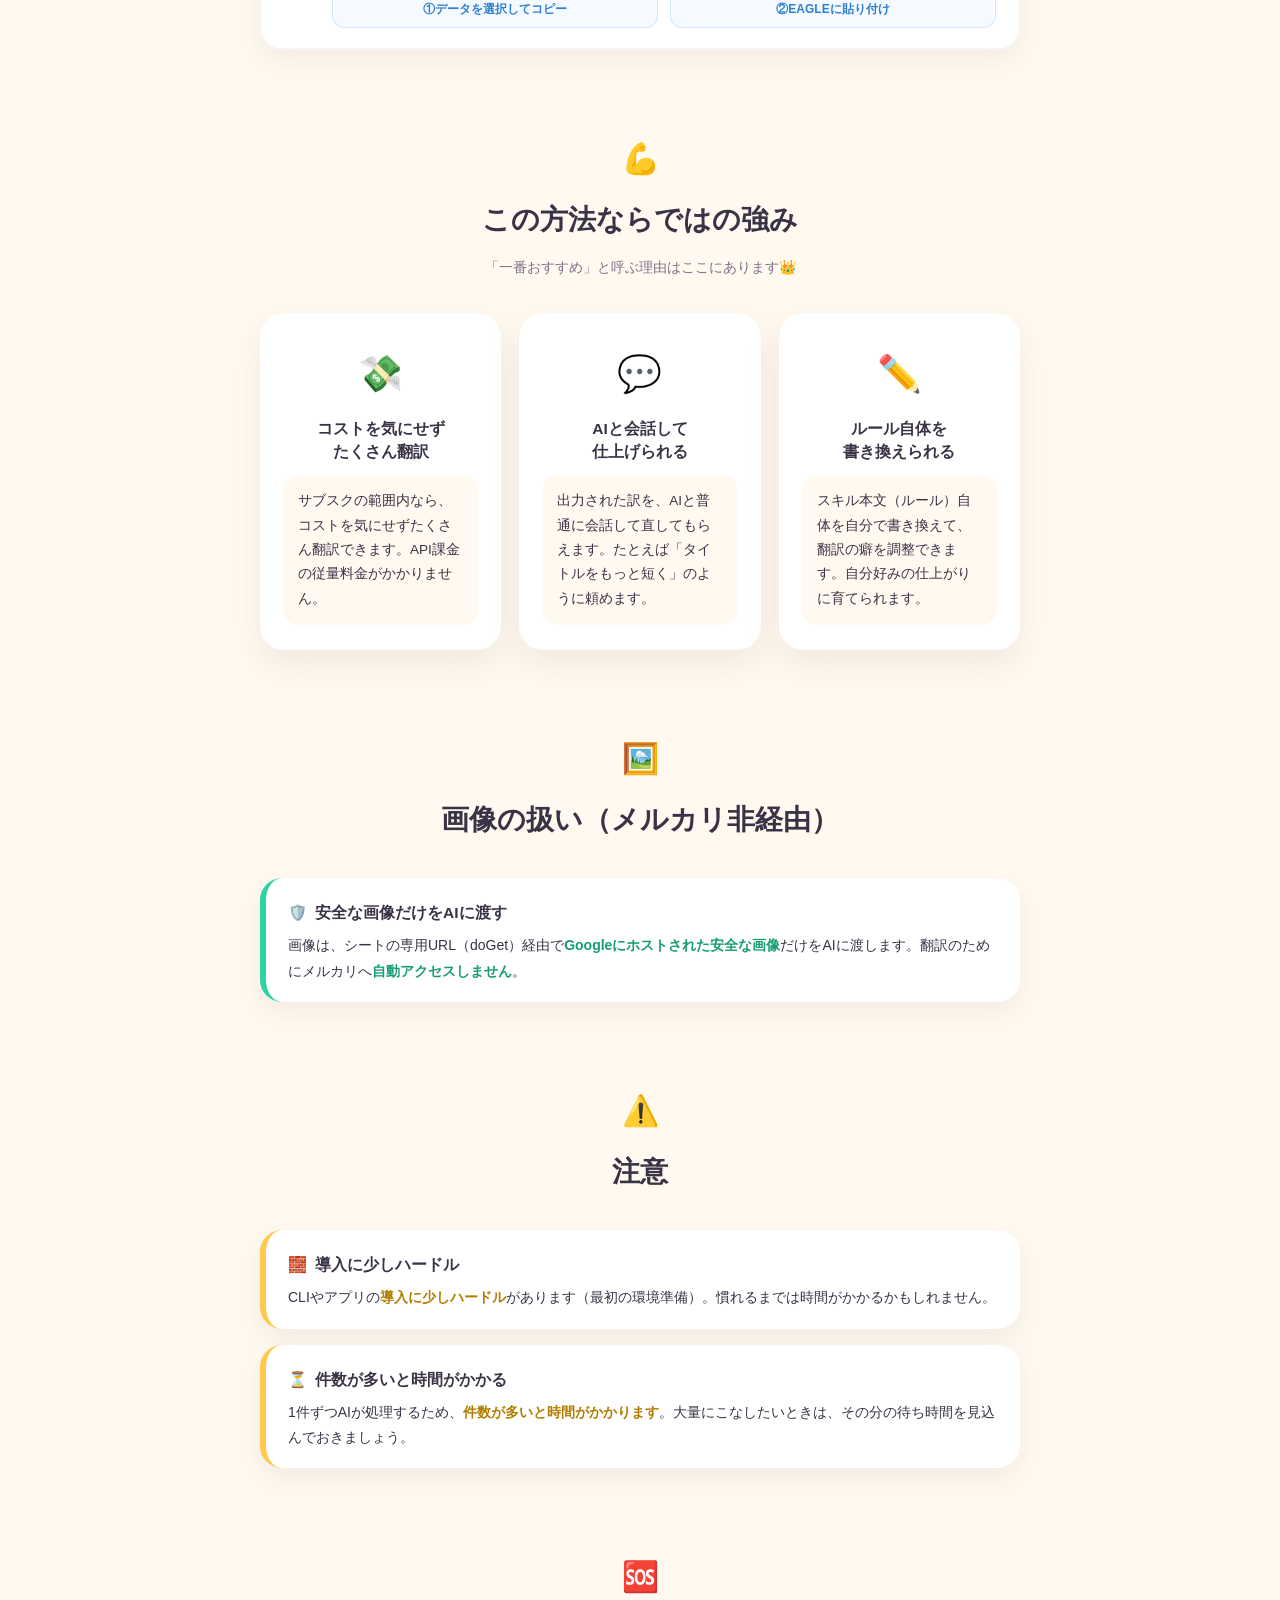
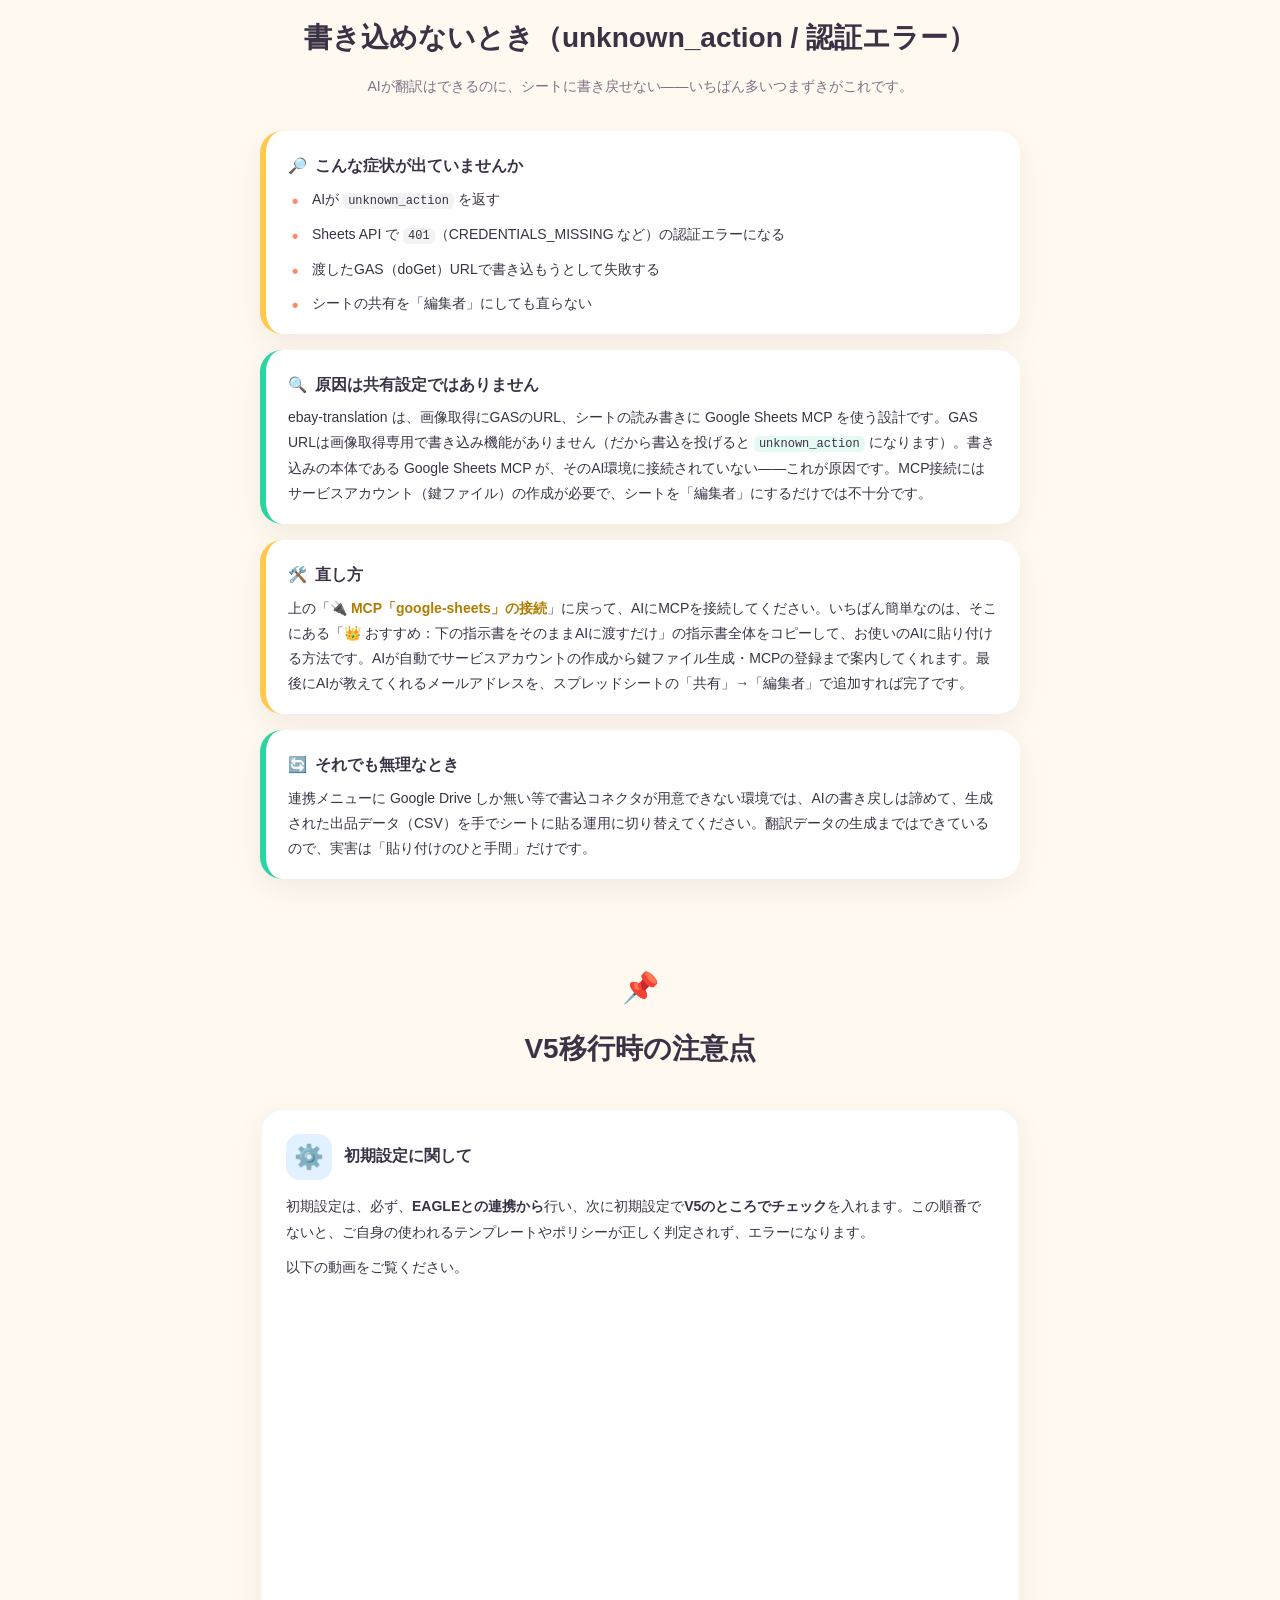
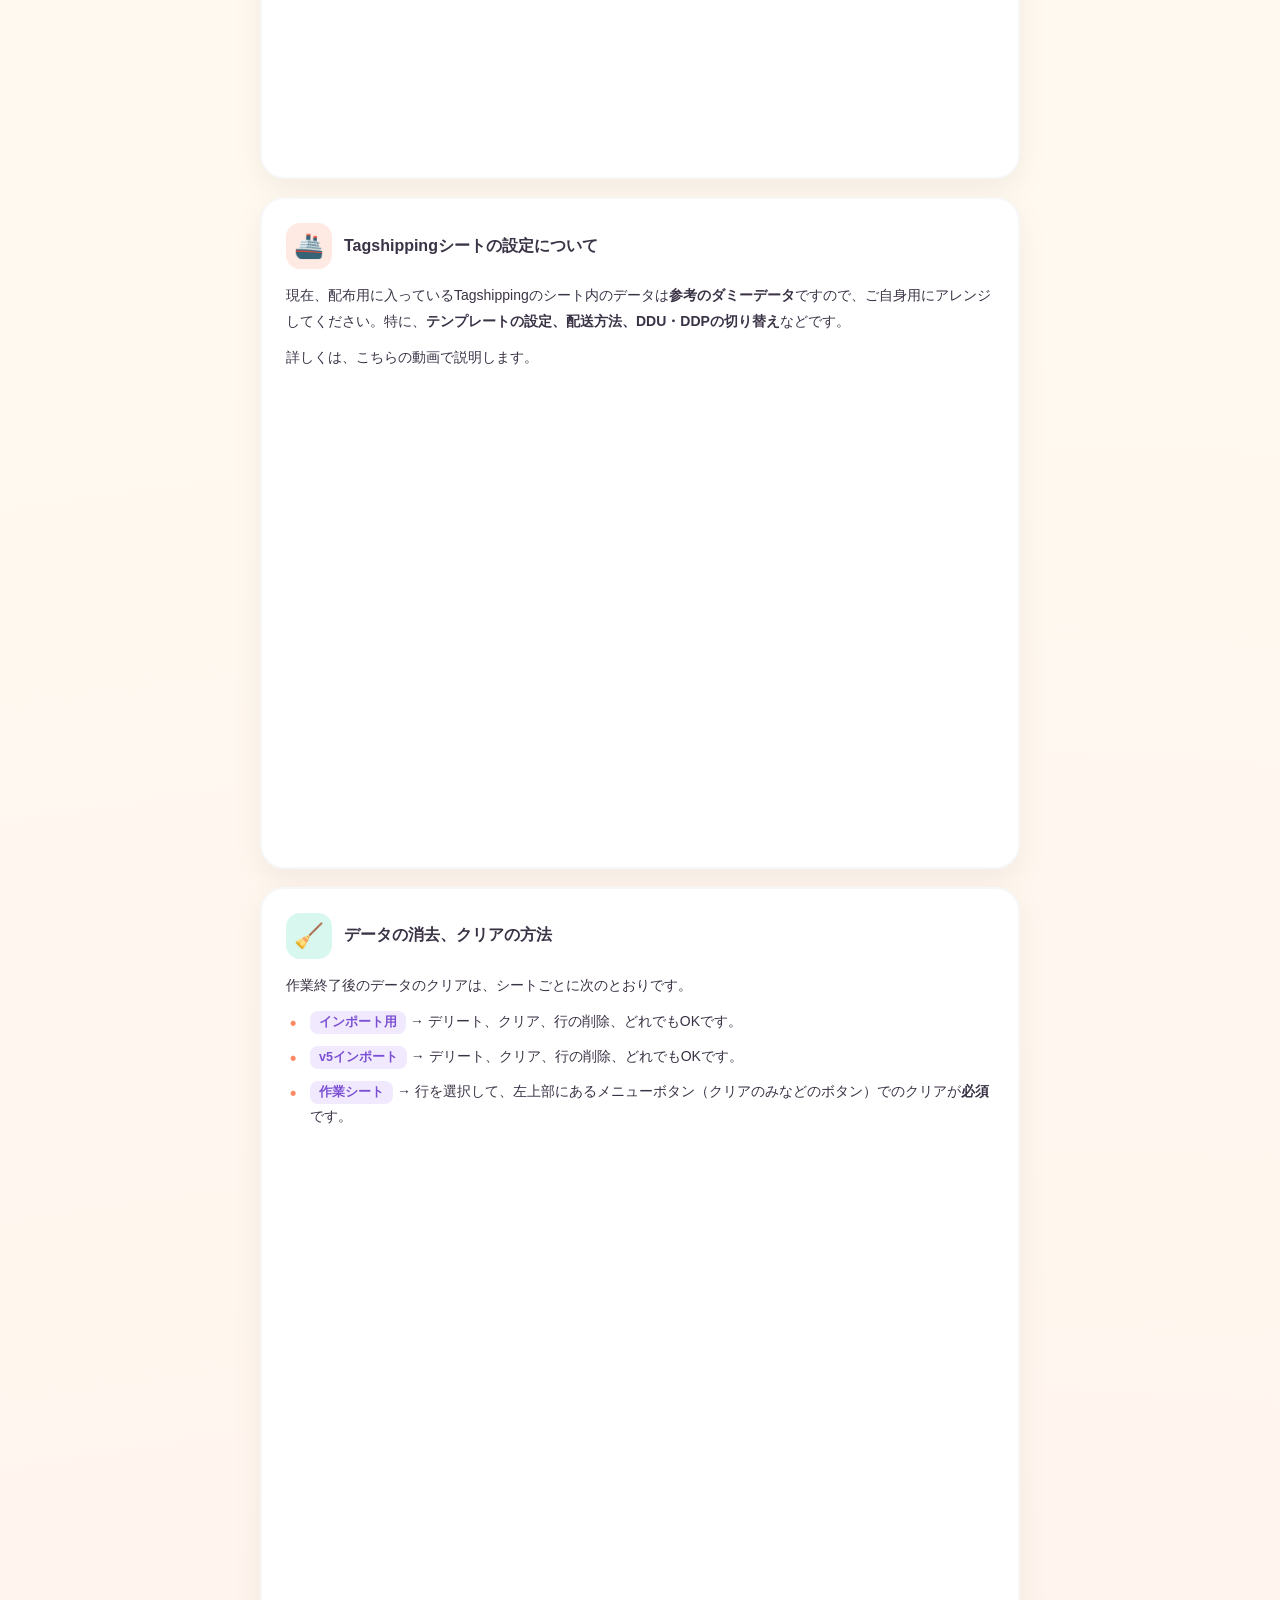
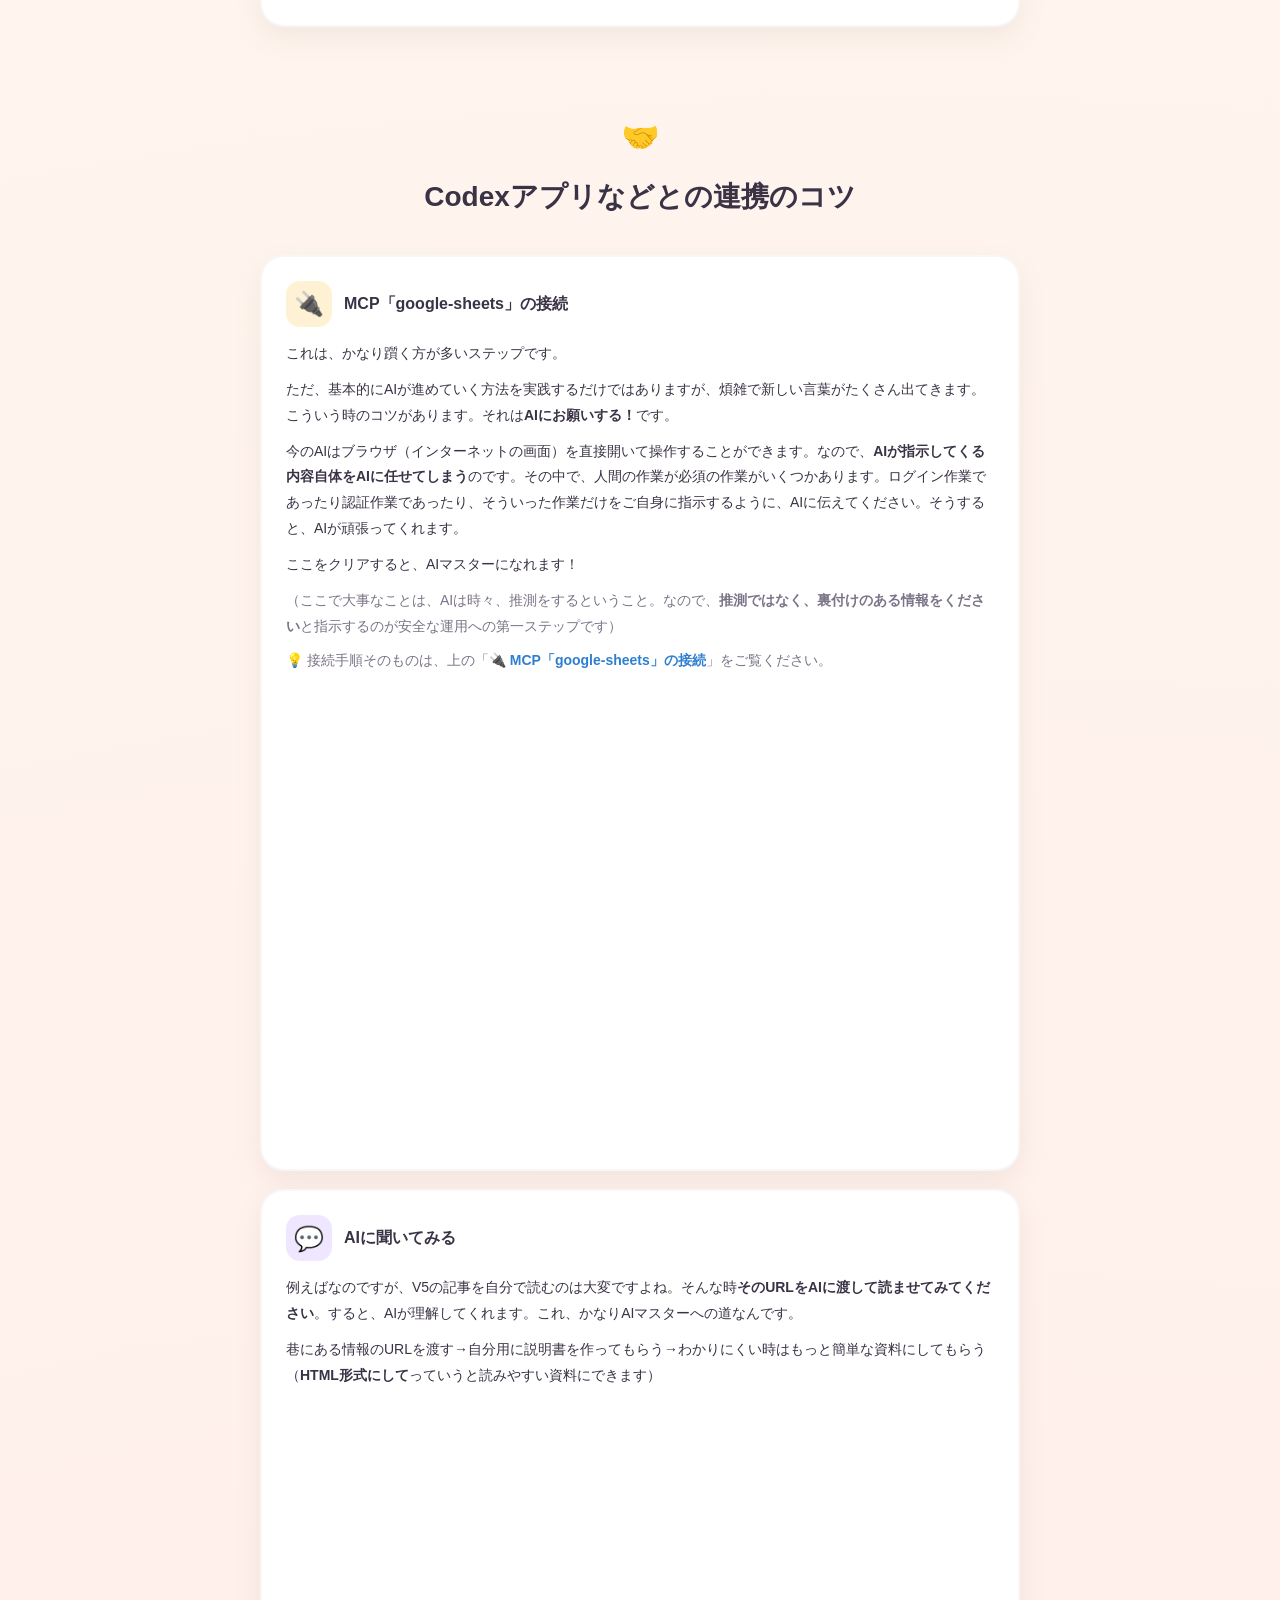
==== commit 14c76b9c: "external-ai: V5移行時の注意点・6/11スキル変更点・再出品スキル・携帯アプリ手順書を追加 Co-Authored-By: Claude Fable 5 <noreply@anthrop" ====
--- a/external-ai.html
+++ b/external-ai.html
@@ -979,6 +979,197 @@
       </div>
     </div>
   </section>
+
+  <!-- ========== V5移行時の注意点 ========== -->
+  <section>
+    <div class="wrap">
+      <div class="section-head">
+        <span class="emoji">📌</span>
+        <h2>V5移行時の注意点</h2>
+      </div>
+
+      <div class="info-card">
+        <div class="ic-head">
+          <span class="ic-emoji" aria-hidden="true">⚙️</span>
+          <span class="ic-title">初期設定に関して</span>
+        </div>
+        <p>初期設定は、必ず、<strong>EAGLEとの連携から</strong>行い、次に初期設定で<strong>V5のところでチェック</strong>を入れます。この順番でないと、ご自身の使われるテンプレートやポリシーが正しく判定されず、エラーになります。</p>
+        <p>以下の動画をご覧ください。</p>
+        <div style="padding:64.95% 0 0 0;position:relative;margin-top:14px;border-radius:14px;overflow:hidden;"><iframe style="position:absolute;top:0;left:0;width:100%;height:100%;" title="初期設定 2026-06-11 12.44.06" src="https://player.vimeo.com/video/1200317360?h=c8fdbc2167&amp;badge=0&amp;autopause=0&amp;player_id=0&amp;app_id=58479" frameborder="0" allowfullscreen="allowfullscreen"></iframe></div>
+      </div>
+
+      <div class="info-card">
+        <div class="ic-head">
+          <span class="ic-emoji peach" aria-hidden="true">🚢</span>
+          <span class="ic-title">Tagshippingシートの設定について</span>
+        </div>
+        <p>現在、配布用に入っているTagshippingのシート内のデータは<strong>参考のダミーデータ</strong>ですので、ご自身用にアレンジしてください。特に、<strong>テンプレートの設定、配送方法、DDU・DDPの切り替え</strong>などです。</p>
+        <p>詳しくは、こちらの動画で説明します。</p>
+        <div style="padding:64.95% 0 0 0;position:relative;margin-top:14px;border-radius:14px;overflow:hidden;"><iframe style="position:absolute;top:0;left:0;width:100%;height:100%;" title="Tagshipping 2026-06-11 12.49.40" src="https://player.vimeo.com/video/1200318203?h=33409a30d3&amp;badge=0&amp;autopause=0&amp;player_id=0&amp;app_id=58479" frameborder="0" allowfullscreen="allowfullscreen"></iframe></div>
+      </div>
+
+      <div class="info-card">
+        <div class="ic-head">
+          <span class="ic-emoji mint" aria-hidden="true">🧹</span>
+          <span class="ic-title">データの消去、クリアの方法</span>
+        </div>
+        <p>作業終了後のデータのクリアは、シートごとに次のとおりです。</p>
+        <ul class="ic-list" style="margin-top:10px;">
+          <li><span class="ui set">インポート用</span> → デリート、クリア、行の削除、どれでもOKです。</li>
+          <li><span class="ui set">v5インポート</span> → デリート、クリア、行の削除、どれでもOKです。</li>
+          <li><span class="ui set">作業シート</span> → 行を選択して、左上部にあるメニューボタン（クリアのみなどのボタン）でのクリアが<strong>必須</strong>です。</li>
+        </ul>
+        <div style="padding:64.95% 0 0 0;position:relative;margin-top:14px;border-radius:14px;overflow:hidden;"><iframe style="position:absolute;top:0;left:0;width:100%;height:100%;" title="データクリア方法　2026-06-11 12.56.18" src="https://player.vimeo.com/video/1200318623?h=146e4f34be&amp;badge=0&amp;autopause=0&amp;player_id=0&amp;app_id=58479" frameborder="0" allowfullscreen="allowfullscreen"></iframe></div>
+      </div>
+    </div>
+  </section>
+
+  <!-- ========== Codexアプリなどとの連携のコツ ========== -->
+  <section>
+    <div class="wrap">
+      <div class="section-head">
+        <span class="emoji">🤝</span>
+        <h2>Codexアプリなどとの連携のコツ</h2>
+      </div>
+
+      <div class="info-card">
+        <div class="ic-head">
+          <span class="ic-emoji sun" aria-hidden="true">🔌</span>
+          <span class="ic-title">MCP「google-sheets」の接続</span>
+        </div>
+        <p>これは、かなり躓く方が多いステップです。</p>
+        <p>ただ、基本的にAIが進めていく方法を実践するだけではありますが、煩雑で新しい言葉がたくさん出てきます。こういう時のコツがあります。それは<strong>AIにお願いする！</strong>です。</p>
+        <p>今のAIはブラウザ（インターネットの画面）を直接開いて操作することができます。なので、<strong>AIが指示してくる内容自体をAIに任せてしまう</strong>のです。その中で、人間の作業が必須の作業がいくつかあります。ログイン作業であったり認証作業であったり、そういった作業だけをご自身に指示するように、AIに伝えてください。そうすると、AIが頑張ってくれます。</p>
+        <p>ここをクリアすると、AIマスターになれます！</p>
+        <p class="ic-note-small">（ここで大事なことは、AIは時々、推測をするということ。なので、<strong>推測ではなく、裏付けのある情報をください</strong>と指示するのが安全な運用への第一ステップです）</p>
+        <p class="ic-note-small" style="margin-top:8px;">💡 接続手順そのものは、上の「<a href="#mcp-connect" style="color:#2f7fd1;font-weight:800;text-decoration:none;">🔌 MCP「google-sheets」の接続</a>」をご覧ください。</p>
+        <div style="padding:64.95% 0 0 0;position:relative;margin-top:14px;border-radius:14px;overflow:hidden;"><iframe style="position:absolute;top:0;left:0;width:100%;height:100%;" title="MCP「google-sheets」の接続2026-06-11 13.00.35" src="https://player.vimeo.com/video/1200319731?h=ff942123ea&amp;badge=0&amp;autopause=0&amp;player_id=0&amp;app_id=58479" frameborder="0" allowfullscreen="allowfullscreen"></iframe></div>
+      </div>
+
+      <div class="info-card">
+        <div class="ic-head">
+          <span class="ic-emoji grape" aria-hidden="true">💬</span>
+          <span class="ic-title">AIに聞いてみる</span>
+        </div>
+        <p>例えばなのですが、V5の記事を自分で読むのは大変ですよね。そんな時<strong>そのURLをAIに渡して読ませてみてください</strong>。すると、AIが理解してくれます。これ、かなりAIマスターへの道なんです。</p>
+        <p>巷にある情報のURLを渡す→自分用に説明書を作ってもらう→わかりにくい時はもっと簡単な資料にしてもらう（<strong>HTML形式にして</strong>っていうと読みやすい資料にできます）</p>
+        <div style="padding:64.95% 0 0 0;position:relative;margin-top:14px;border-radius:14px;overflow:hidden;"><iframe style="position:absolute;top:0;left:0;width:100%;height:100%;" title="AIに聞いてみる2026-06-11 13.09.20" src="https://player.vimeo.com/video/1200320628?h=eb278de2b8&amp;badge=0&amp;autopause=0&amp;player_id=0&amp;app_id=58479" frameborder="0" allowfullscreen="allowfullscreen"></iframe></div>
+      </div>
+    </div>
+  </section>
+
+  <!-- ========== 6/11・v5スキル変更点 ========== -->
+  <section>
+    <div class="wrap">
+      <div class="section-head">
+        <span class="emoji">🆕</span>
+        <h2>6/11・v5スキル変更点</h2>
+      </div>
+
+      <div class="info-card">
+        <div class="ic-head">
+          <span class="ic-emoji" aria-hidden="true">🃏</span>
+          <span class="ic-title">１、トレカやスポーツトレカのカテゴリID指定</span>
+        </div>
+        <p>トレカやスポーツトレカの登録時のエラー解消のため、<strong>カテゴリIDを指定</strong>しています。</p>
+        <p>これは、トレカにはCCGと言われる対戦型カードとそれ以外に分かれていたり、スポーツトレカもいく種類かあるのですが、それごとにコンディション要件が違い、カテゴリIDが違うと登録できません。</p>
+        <ul class="ic-list" style="margin-top:10px;">
+          <li>トレカシングル（CCG）　<code style="font-size:12.5px;background:rgba(58,50,69,0.06);padding:1px 6px;border-radius:5px;font-family:ui-monospace,monospace;">183454</code></li>
+          <li>トレカまとめ売り（CCG）　<code style="font-size:12.5px;background:rgba(58,50,69,0.06);padding:1px 6px;border-radius:5px;font-family:ui-monospace,monospace;">183455</code></li>
+          <li>スポーツカードシングル　<code style="font-size:12.5px;background:rgba(58,50,69,0.06);padding:1px 6px;border-radius:5px;font-family:ui-monospace,monospace;">261328</code></li>
+          <li>スポーツカードまとめ　<code style="font-size:12.5px;background:rgba(58,50,69,0.06);padding:1px 6px;border-radius:5px;font-family:ui-monospace,monospace;">261329</code></li>
+        </ul>
+        <p style="margin-top:10px;">このような感じです。もし、非対戦型も分ける場合は、専用のテンプレートが必要になります。</p>
+        <p>また、トレカのPSAに関しましては、今までと同じ要件になります。</p>
+        <div style="margin-top:12px;background:var(--cream);border-radius:14px;padding:12px 15px;border:1px dashed rgba(255,138,101,0.4);font-size:13.5px;line-height:1.8;">
+          📥 上記の点をスキルに追加していますので、スキルをダウンロードして、AIに渡して、<strong>「差分をスキルに追加してください」</strong>と指示するだけで、スキルをアップデートしてくれます。
+        </div>
+        <div style="padding:64.95% 0 0 0;position:relative;margin-top:14px;border-radius:14px;overflow:hidden;"><iframe style="position:absolute;top:0;left:0;width:100%;height:100%;" title="トレカ用スキル2026-06-11 13.22.41" src="https://player.vimeo.com/video/1200322166?h=ad66220ffb&amp;badge=0&amp;autopause=0&amp;player_id=0&amp;app_id=58479" frameborder="0" allowfullscreen="allowfullscreen"></iframe></div>
+      </div>
+
+      <div class="info-card">
+        <div class="ic-head">
+          <span class="ic-emoji mint" aria-hidden="true">✅</span>
+          <span class="ic-title">２、最終チェックのスキルの追加</span>
+        </div>
+        <p>前回ご案内したのは、最終チェックの文言をダウンロードして、毎回貼り付ける方法でしたが、<strong>「最終チェック」と指示するだけで</strong>、全部チェックしてくれるようになります。</p>
+        <div style="padding:64.95% 0 0 0;position:relative;margin-top:14px;border-radius:14px;overflow:hidden;"><iframe style="position:absolute;top:0;left:0;width:100%;height:100%;" title="最終チェック2026-06-11 13.28.01" src="https://player.vimeo.com/video/1200322550?h=664e6b2830&amp;badge=0&amp;autopause=0&amp;player_id=0&amp;app_id=58479" frameborder="0" allowfullscreen="allowfullscreen"></iframe></div>
+      </div>
+    </div>
+  </section>
+
+  <!-- ========== 6/11・新スキルの追加（再出品） ========== -->
+  <section>
+    <div class="wrap">
+      <div class="section-head">
+        <span class="emoji">🔁</span>
+        <h2>6/11・新スキルの追加（再出品用スキル）</h2>
+      </div>
+
+      <div class="info-card">
+        <div class="ic-head">
+          <span class="ic-emoji grape" aria-hidden="true">✨</span>
+          <span class="ic-title">再出品用のスキルを追加しました</span>
+        </div>
+        <p>新しく、再出品用のスキルを追加しました。過去出品したものを取り下げて、Item Specificなどを追加して<strong>再出品</strong>することが可能になります。</p>
+        <p><strong>専用のシートは不要</strong>で、現在のシートで対応できます。EAGLEからダウンロードするデータには２つのタイプがありますが、その２つに対応しています。</p>
+      </div>
+
+      <div class="info-card">
+        <div class="ic-head">
+          <span class="ic-emoji" aria-hidden="true">📥</span>
+          <span class="ic-title">１、旧バージョンでの再出品とりこみ</span>
+        </div>
+        <p>まず、スキルをダウンロードして、呼び出しコマンド<strong>「再出品実行」</strong>とAIに伝えると、商品のファイルパスと書き込みシートのURLを求められますので、それを渡すと後はAIに任せてください。</p>
+        <div style="padding:64.95% 0 0 0;position:relative;margin-top:14px;border-radius:14px;overflow:hidden;"><iframe style="position:absolute;top:0;left:0;width:100%;height:100%;" title="再出品とりこみ旧バージョン 2026-06-11 13.31.27" src="https://player.vimeo.com/video/1200323813?h=941befaf11&amp;badge=0&amp;autopause=0&amp;player_id=0&amp;app_id=58479" frameborder="0" allowfullscreen="allowfullscreen"></iframe></div>
+      </div>
+
+      <div class="info-card">
+        <div class="ic-head">
+          <span class="ic-emoji peach" aria-hidden="true">📝</span>
+          <span class="ic-title">２、旧バージョンでの再出品データ生成</span>
+        </div>
+        <p>再出品翻訳用のスキルをダウンロードします。１の手順でデータがインポートされたら、<strong>「再出品翻訳」</strong>と入れます。するとモードを聞かれます。</p>
+        <p>モード２から説明しますが、<strong>モード２</strong>は、そこにある英語の文字からだけタイトルやItem Specificを生成します。<strong>モード１</strong>では、それに加えて、実際の仕入れ先にアクセスして情報をとってきます。精度は高いですが、大量にしたときにメルカリなどから制限がかけられるリスクもあります。</p>
+        <div style="padding:64.95% 0 0 0;position:relative;margin-top:14px;border-radius:14px;overflow:hidden;"><iframe style="position:absolute;top:0;left:0;width:100%;height:100%;" title="旧バージョン翻訳 2026-06-11 16.39.23" src="https://player.vimeo.com/video/1200355888?h=abfbd78e40&amp;badge=0&amp;autopause=0&amp;player_id=0&amp;app_id=58479" frameborder="0" allowfullscreen="allowfullscreen"></iframe></div>
+      </div>
+
+      <div class="info-card">
+        <div class="ic-head">
+          <span class="ic-emoji mint" aria-hidden="true">📥</span>
+          <span class="ic-title">３、新バージョン（Item Specific込み）データの再出品</span>
+        </div>
+        <p>こちらも同じスキルです。<strong>AIがファイルが新バージョンか旧バージョンか判断します</strong>。呼び出しコマンド<strong>「再出品実行」</strong>とAIに伝えると、商品のファイルパスと書き込みシートのURLを求められますので、それを渡すと後はAIに任せてください。</p>
+      </div>
+
+      <div class="info-card">
+        <div class="ic-head">
+          <span class="ic-emoji sun" aria-hidden="true">📝</span>
+          <span class="ic-title">４、新バージョンでの再出品データ生成</span>
+        </div>
+        <p>再出品翻訳用のスキルをダウンロードします。１の手順でデータがインポートされたら、<strong>「再出品翻訳」</strong>と入れます。するとモードを聞かれます。</p>
+        <p>モード２から説明しますが、<strong>モード２</strong>は、そこにある英語の文字からだけタイトルやItem Specificを生成します。<strong>モード１</strong>では、それに加えて、実際の仕入れ先にアクセスして情報をとってきます。精度は高いですが、大量にしたときにメルカリなどから制限がかけられるリスクもあります。</p>
+        <p>新バージョンの場合は、元のItem Specificもあるので、<strong>タイトルの入れ替えだけで十分</strong>だとは思いますが、ご自身の運用に合わせてください。</p>
+        <div style="padding:64.95% 0 0 0;position:relative;margin-top:14px;border-radius:14px;overflow:hidden;"><iframe style="position:absolute;top:0;left:0;width:100%;height:100%;" title="新バージョン再出品2026-06-11 16.55.43" src="https://player.vimeo.com/video/1200362325?h=aa069660d0&amp;badge=0&amp;autopause=0&amp;player_id=0&amp;app_id=58479" frameborder="0" allowfullscreen="allowfullscreen"></iframe></div>
+      </div>
+    </div>
+  </section>
+
+  <!-- ========== 携帯アプリからの実行手順 ========== -->
+  <section>
+    <div class="wrap">
+      <div class="section-head">
+        <span class="emoji">📱</span>
+        <h2>携帯アプリからシート翻訳を実行する</h2>
+        <p class="sub">携帯のCodexアプリからシート翻訳を実行する手順を、別ページにまとめました。</p>
+      </div>
+      <div class="nextstep">
+        <a class="big-btn secondary" href="mobile-sheet-translation-guide.html"><span class="b-emoji" aria-hidden="true">📱</span>携帯アプリからの実行手順を見る</a>
+      </div>
+    </div>
+  </section>
+
+  <script src="https://player.vimeo.com/api/player.js"></script>
 
   <!-- ========== ページ下部ナビ ========== -->
   <section>
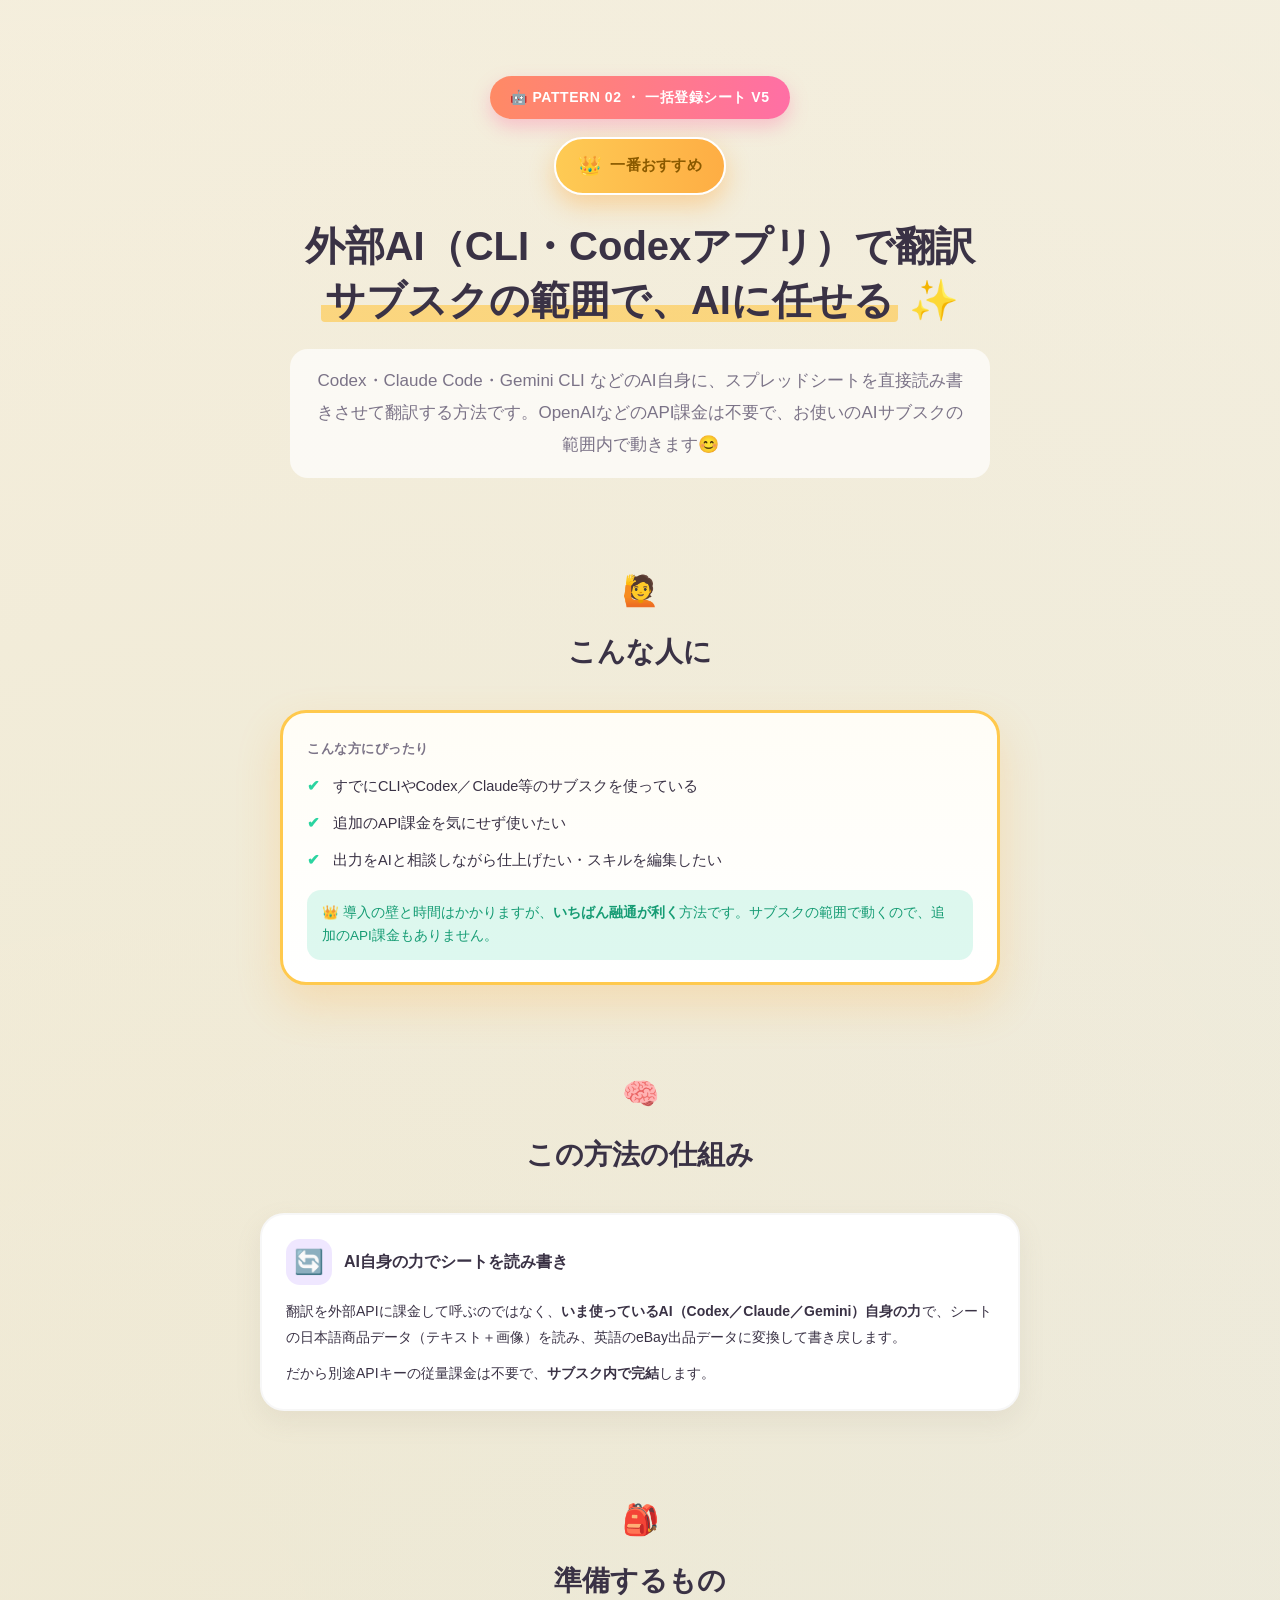
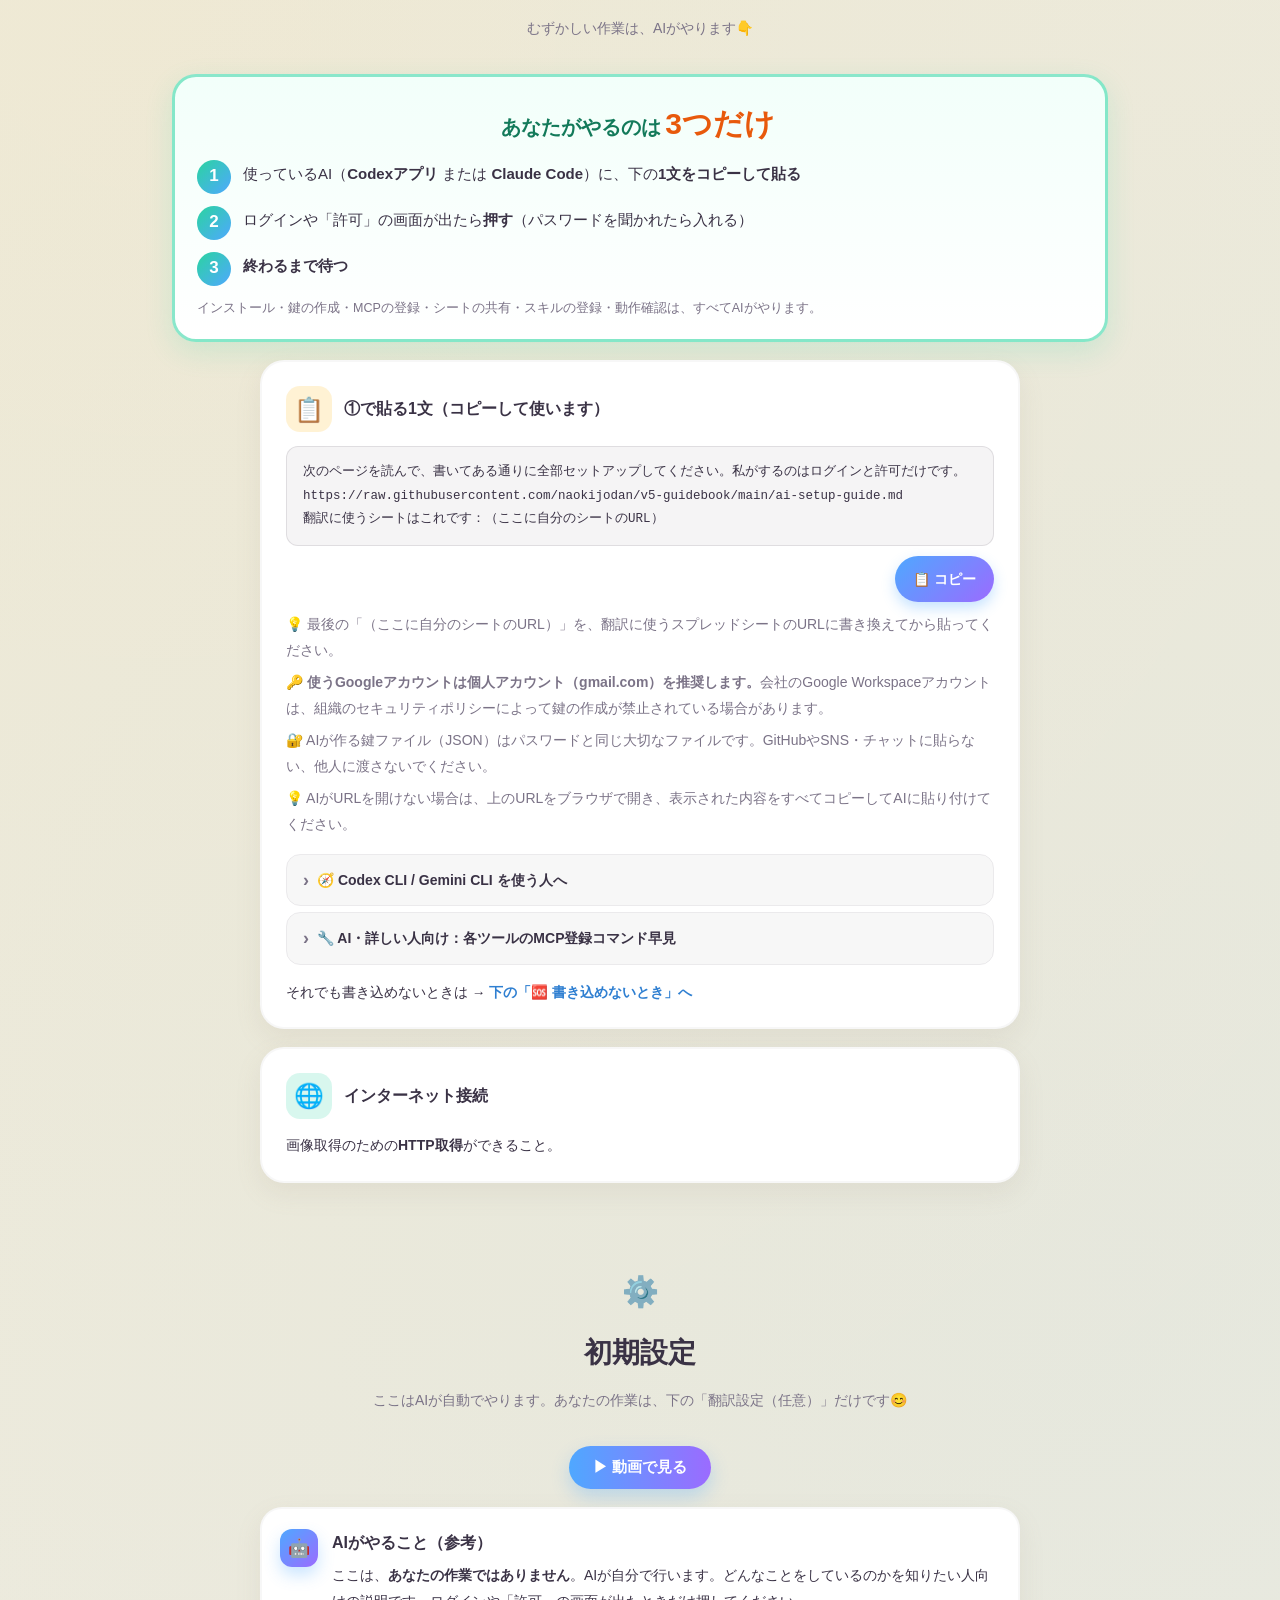
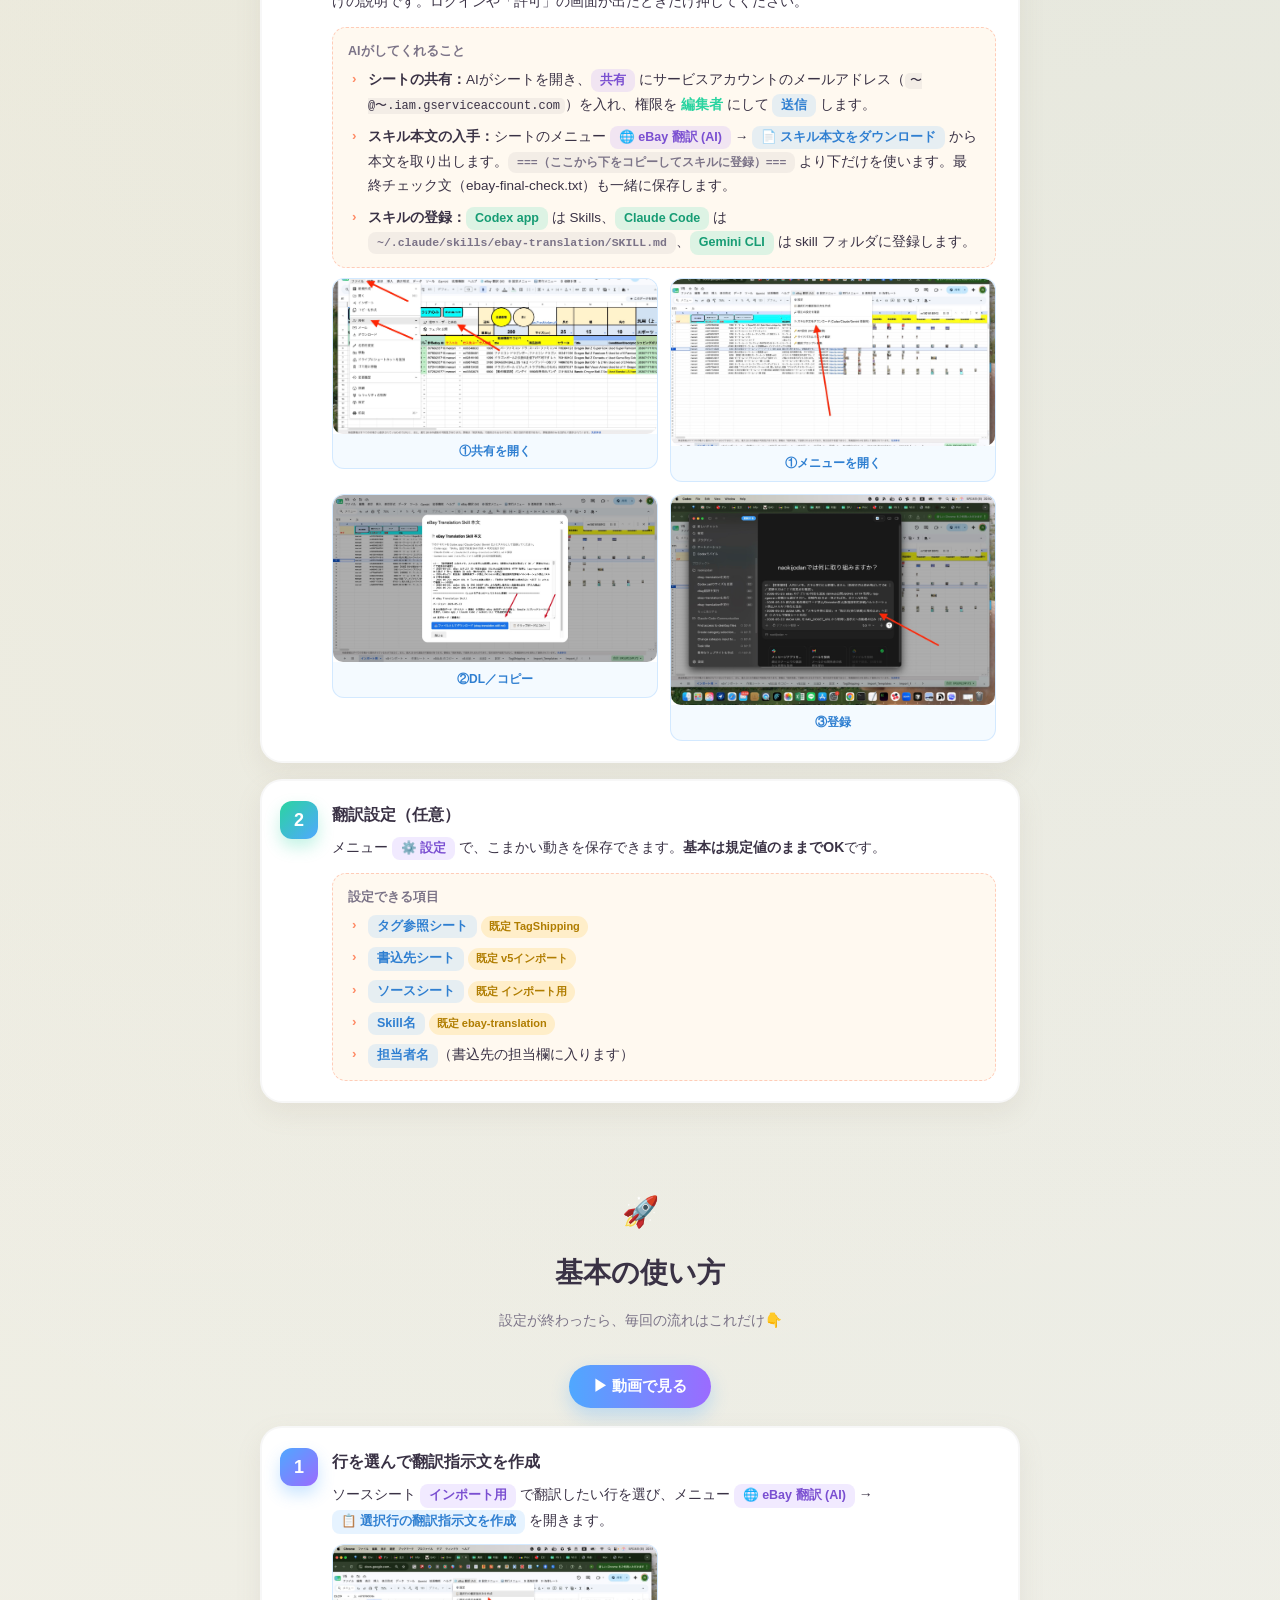
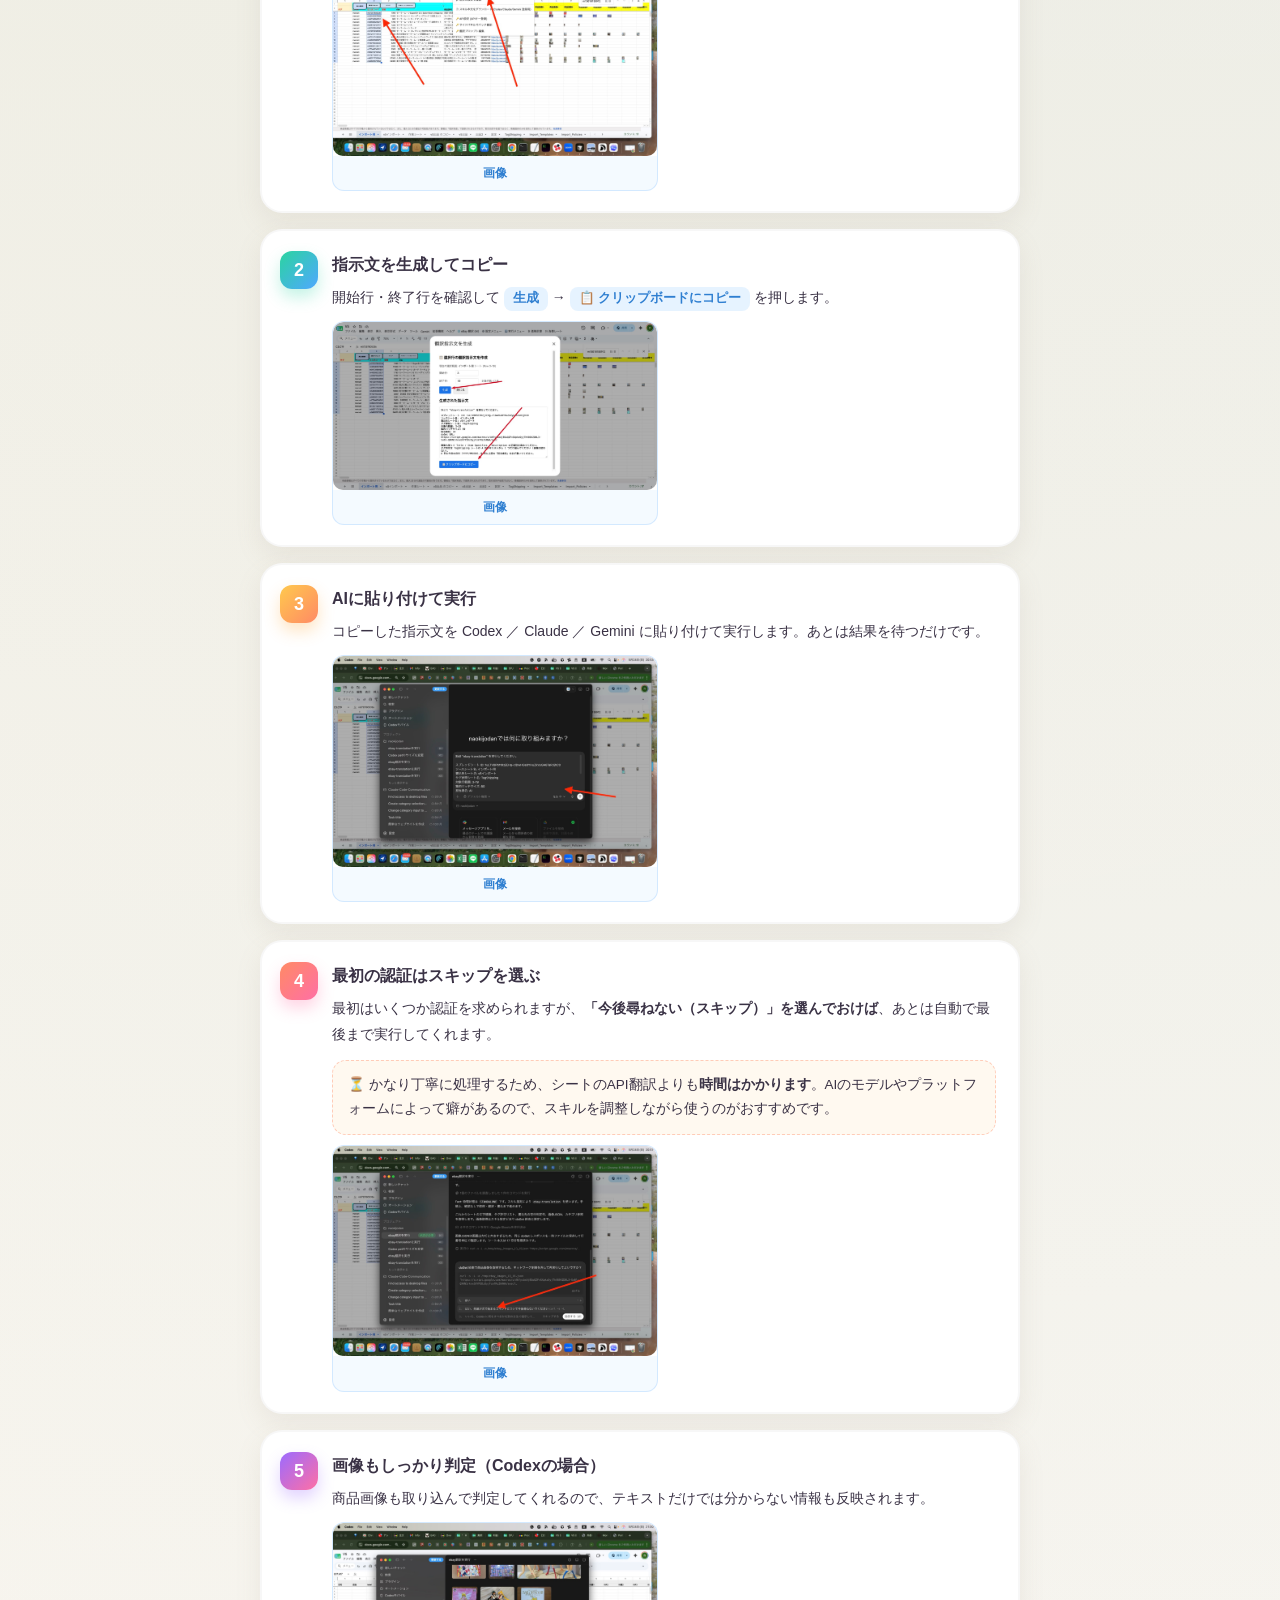
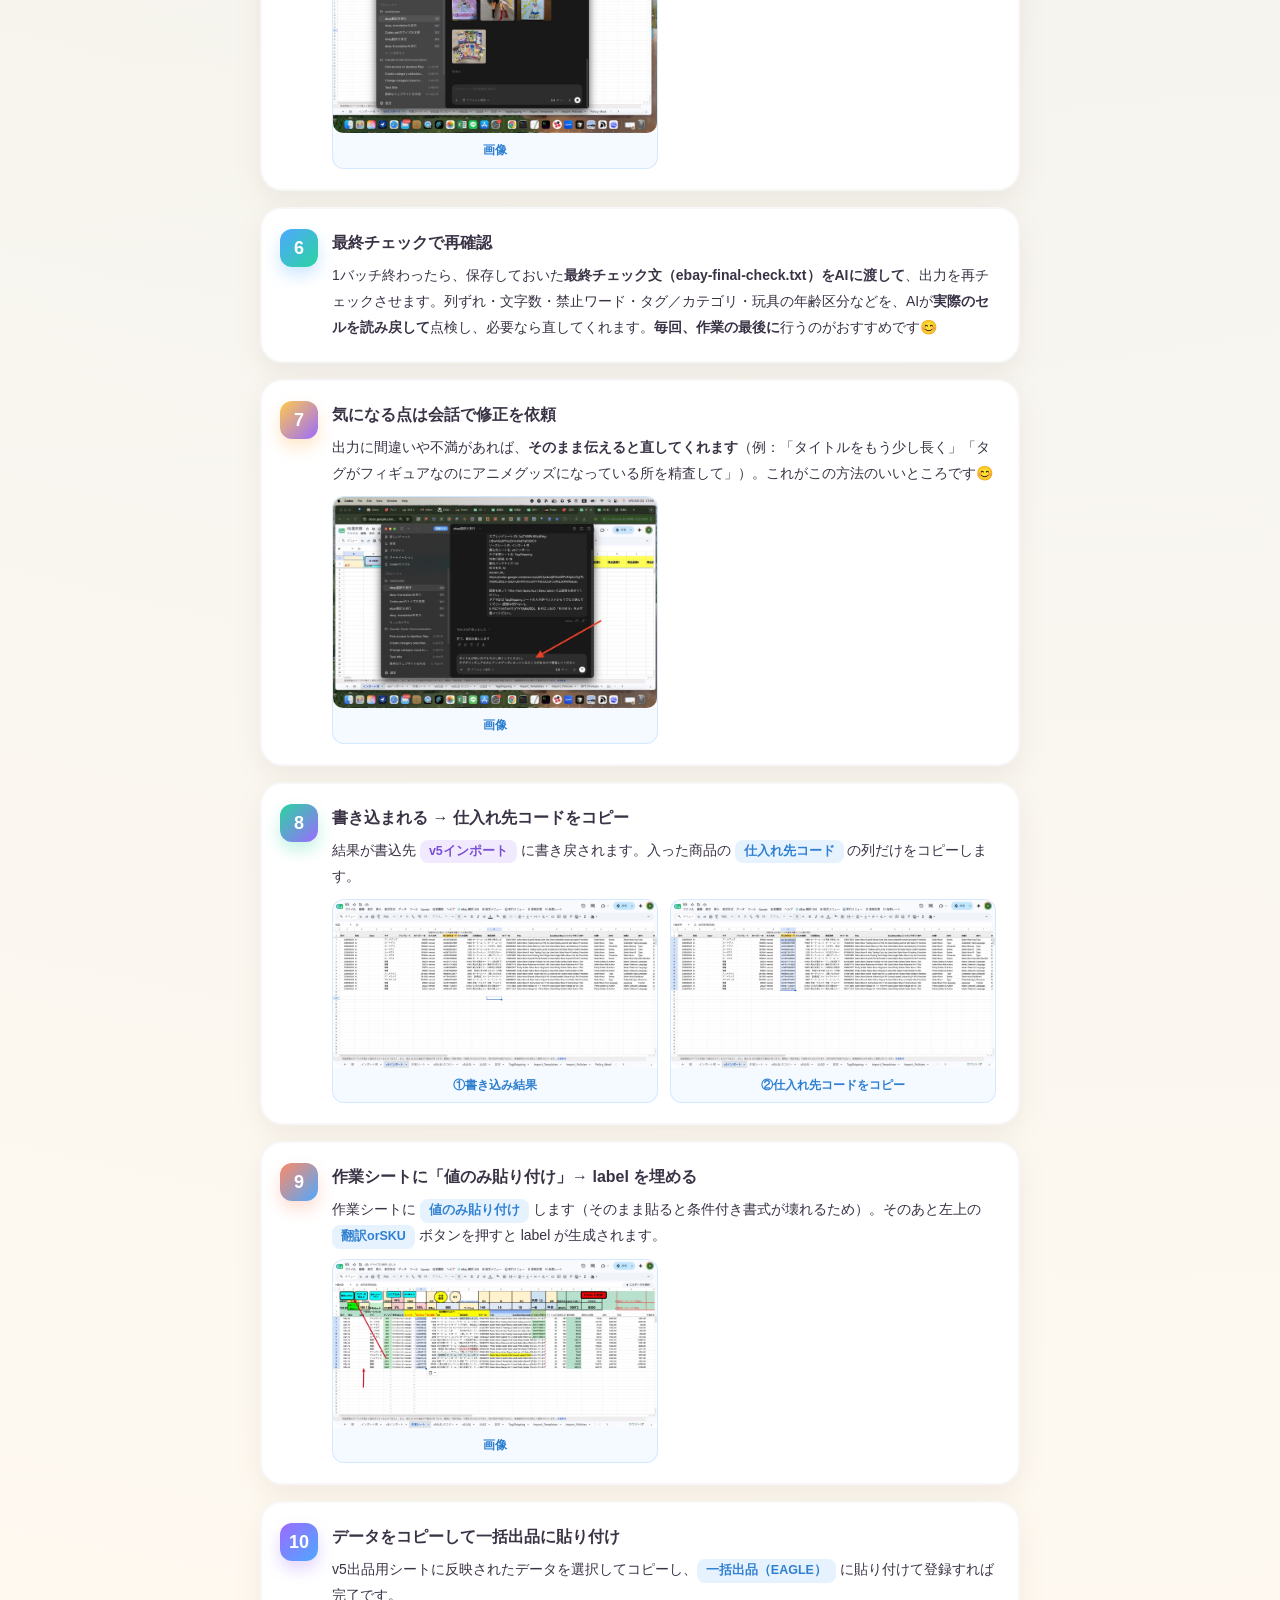
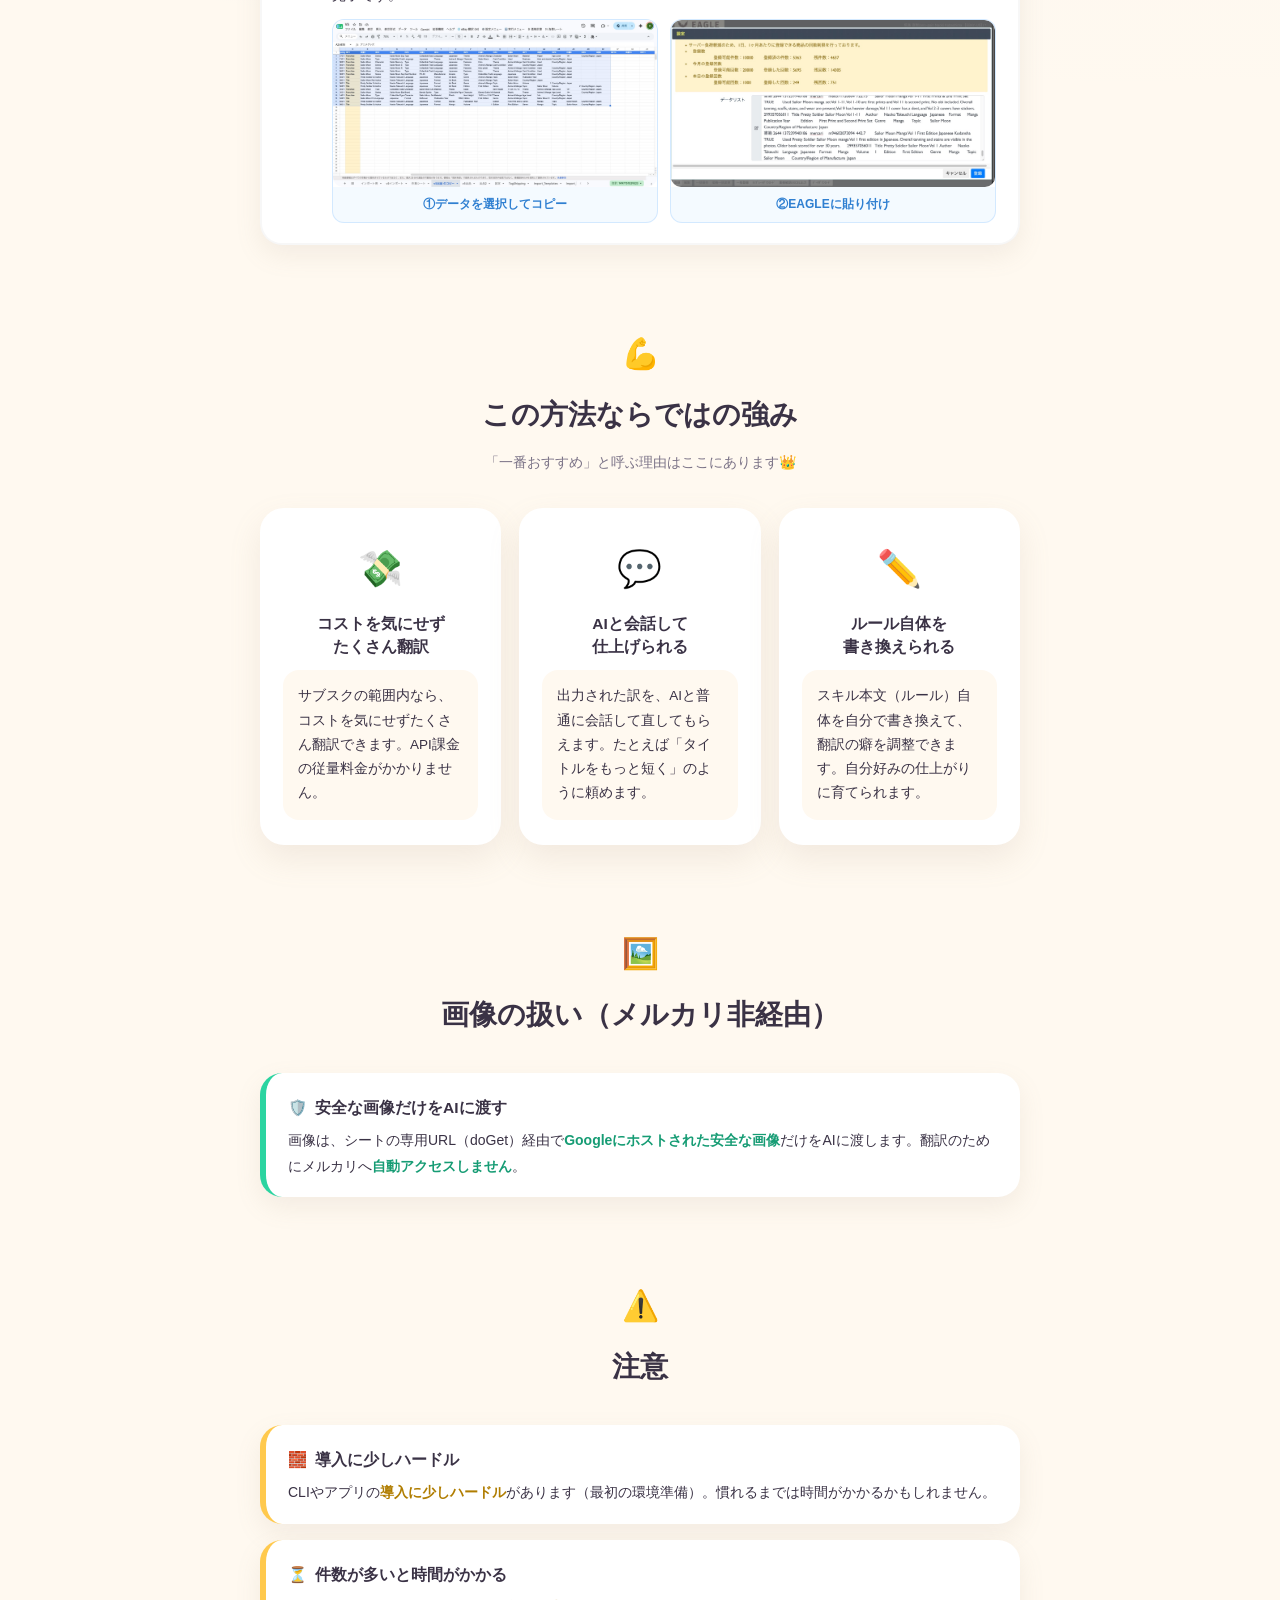
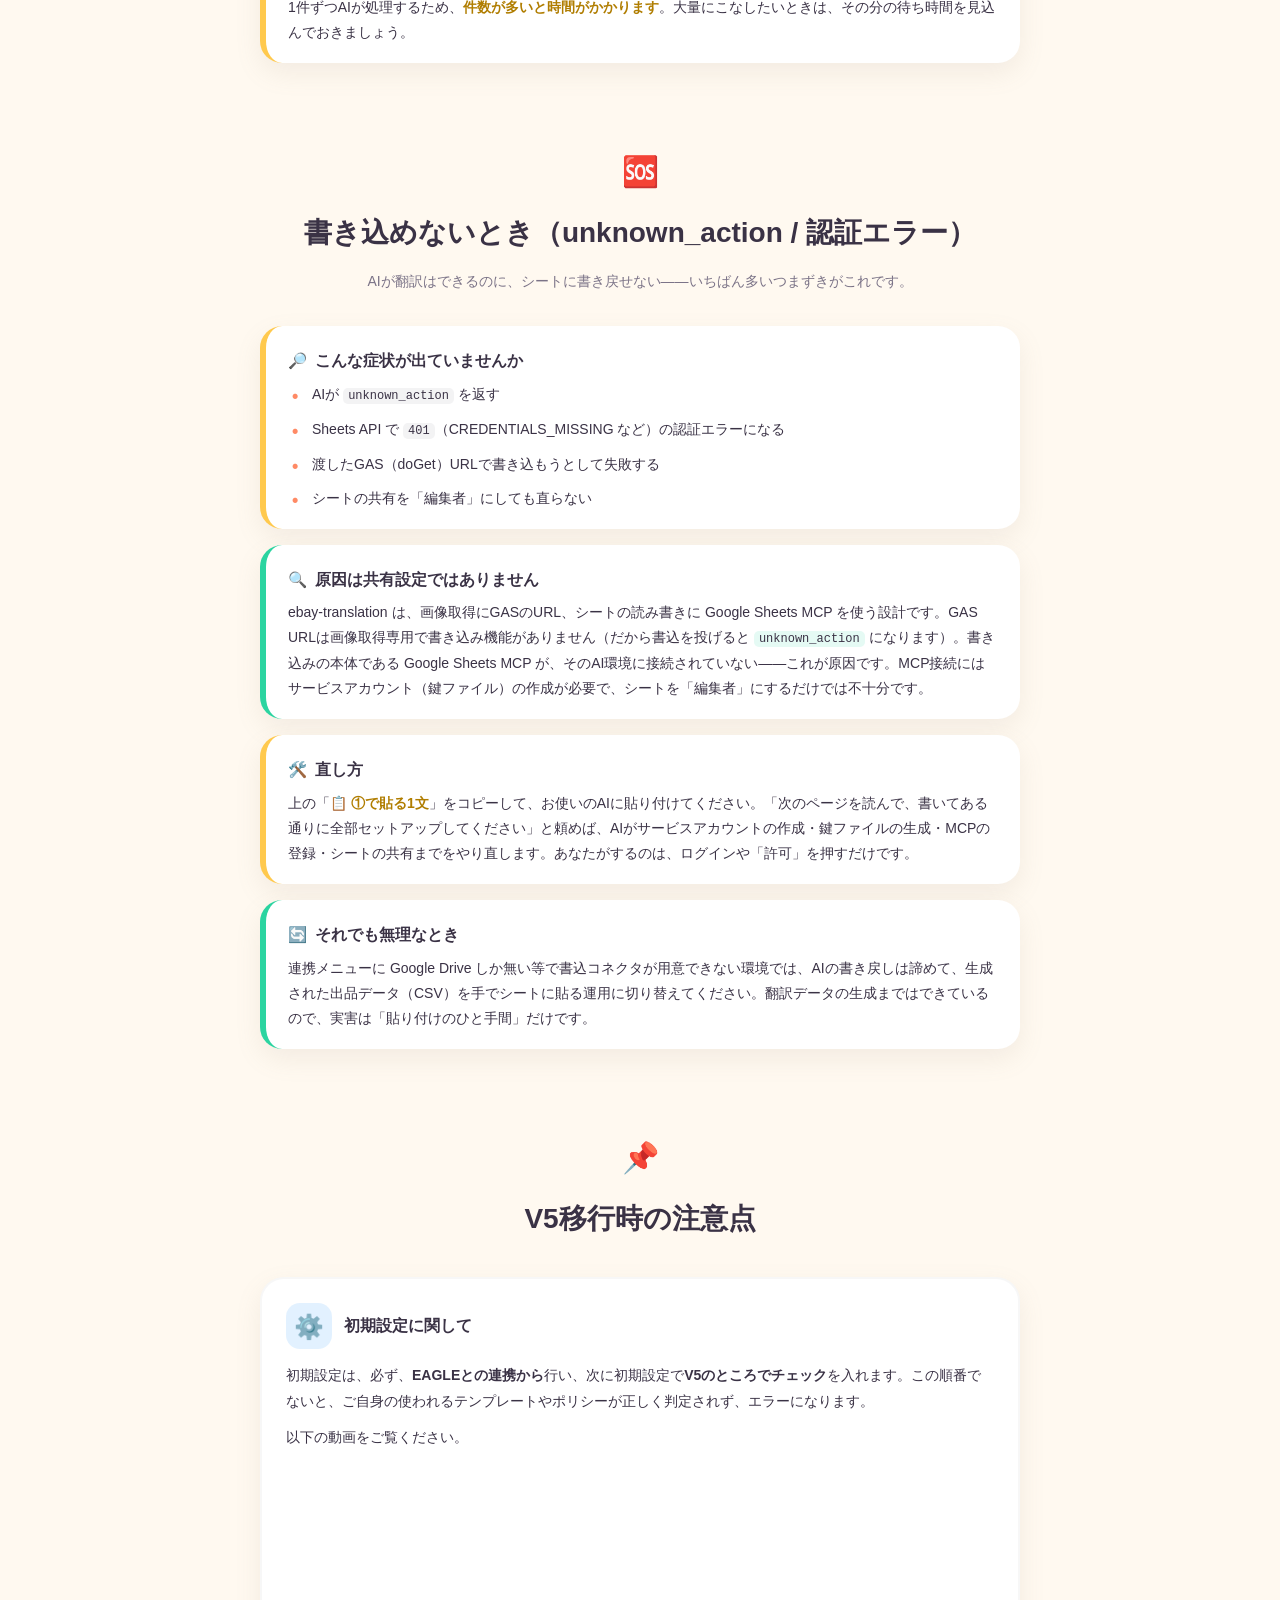
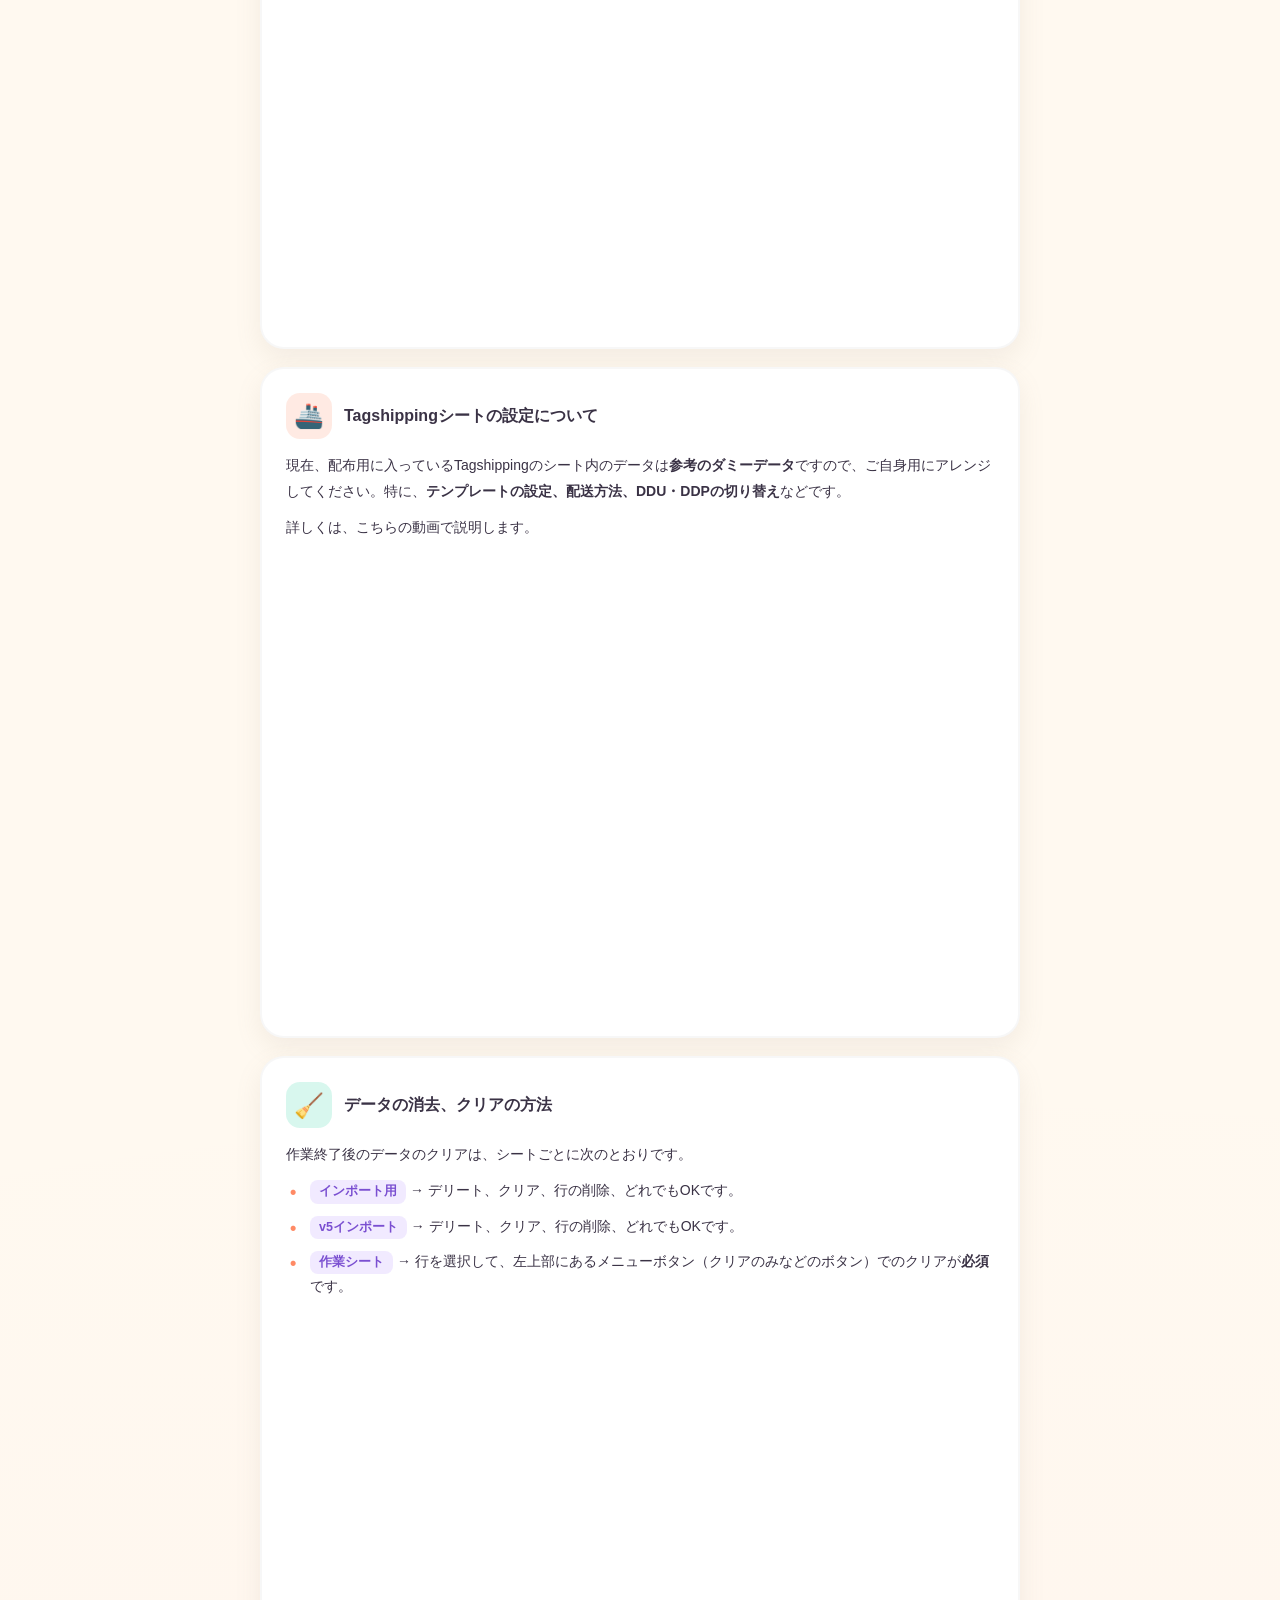
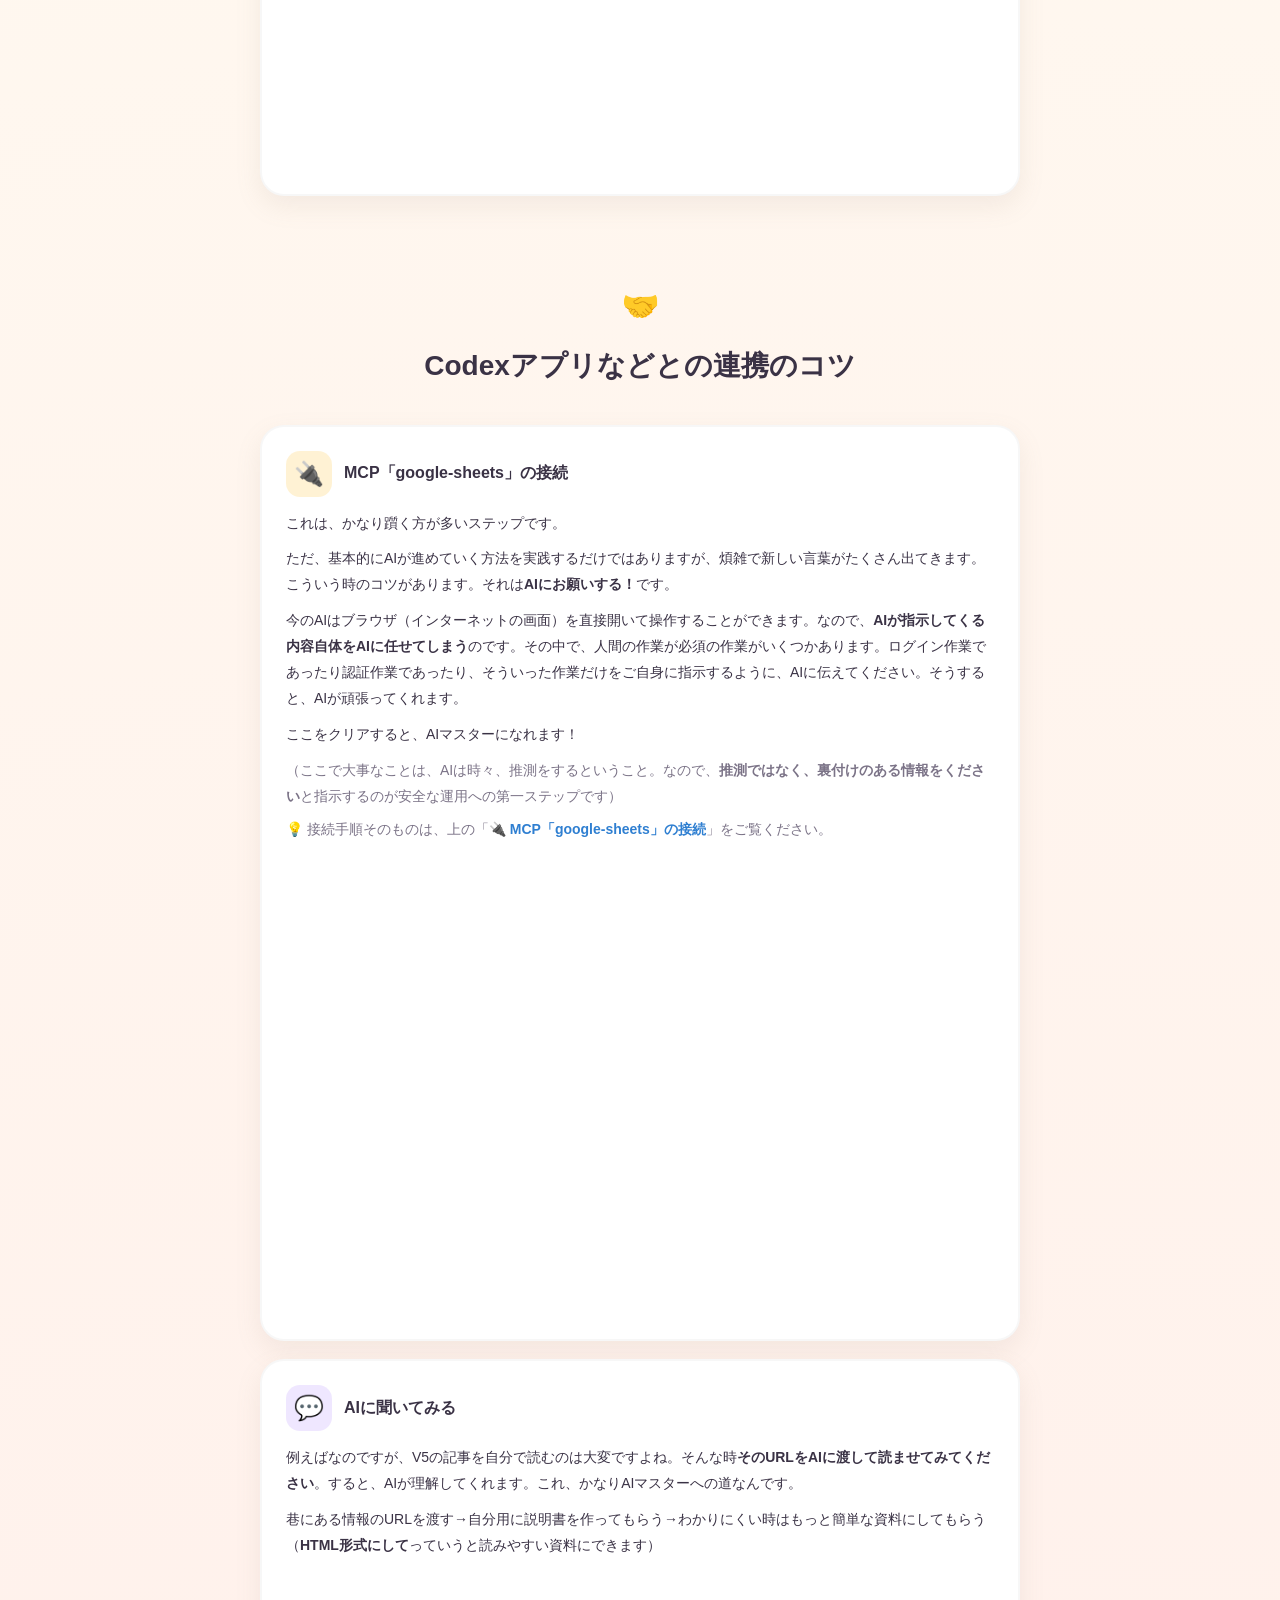
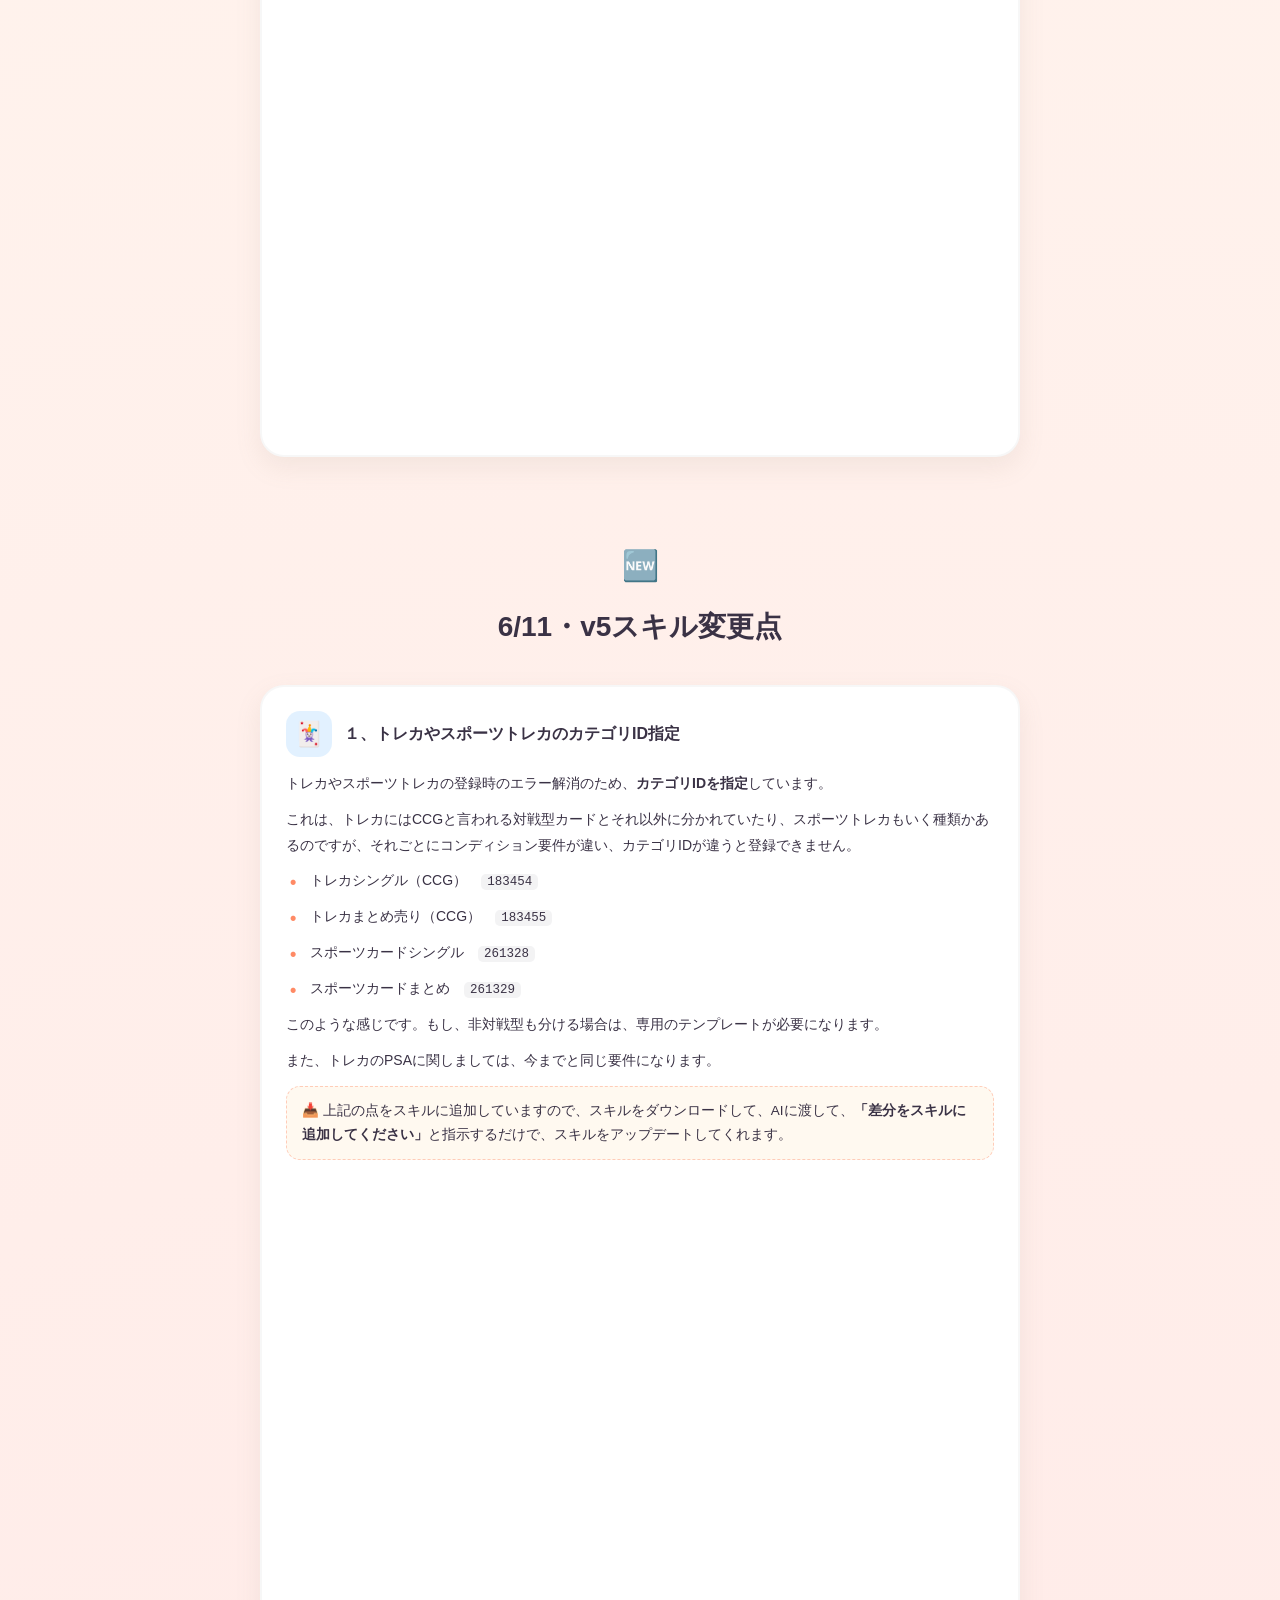
==== commit aba6f7df: "docs: 人がやるのはログイン・許可・パスワードだけに書き直し(AI設定ガイド・外部AI記事) Co-Authored-By: Claude Opus 5.5 <noreply@anthropic." ====
--- a/external-ai.html
+++ b/external-ai.html
@@ -294,6 +294,44 @@
     overflow-x: auto;
     margin: 0;
   }
+  /* ---------- あなたがやるのは3つだけ ---------- */
+  .three-box {
+    background: linear-gradient(180deg, #f2fffa, #fff);
+    border: 3px solid rgba(43,212,160,0.55);
+    border-radius: 24px;
+    padding: 24px 22px 20px;
+    margin-bottom: 18px;
+    box-shadow: 0 10px 28px rgba(43,212,160,0.16);
+  }
+  .three-head { font-size: 20px; font-weight: 900; line-height: 1.5; color: #137a5a; text-align: center; margin-bottom: 14px; }
+  .three-big { font-size: 30px; color: #e8590c; margin: 0 4px; }
+  .three-list { list-style: none; margin: 0; padding: 0; }
+  .three-list li { display: flex; gap: 12px; align-items: flex-start; font-size: 15px; line-height: 1.8; margin-bottom: 12px; }
+  .three-list li:last-child { margin-bottom: 0; }
+  .three-list .tn {
+    flex: 0 0 34px; width: 34px; height: 34px; border-radius: 50%;
+    background: linear-gradient(135deg, var(--mint), var(--sky));
+    color: #fff; font-weight: 900; font-size: 17px;
+    display: flex; align-items: center; justify-content: center;
+  }
+  .three-list li > div { min-width: 0; flex: 1; overflow-wrap: anywhere; }
+  .copy-wrap { position: relative; }
+  .copy-btn {
+    display: block; margin: 10px 0 0 auto;
+    font: inherit; font-size: 14px; font-weight: 900;
+    padding: 10px 18px; border: 0; border-radius: 999px; cursor: pointer;
+    color: #fff; background: linear-gradient(135deg, var(--sky), var(--grape));
+    box-shadow: 0 6px 14px rgba(79,168,255,0.32);
+  }
+  .copy-btn:focus-visible { outline: 3px solid #4fa8ff; outline-offset: 2px; }
+  .manual-details .det-body { overflow-wrap: anywhere; }
+  @media (max-width: 560px) {
+    .three-box { padding: 20px 16px 16px; }
+    .three-head { font-size: 17px; }
+    .three-big { font-size: 25px; }
+    .three-list li { font-size: 14px; }
+  }
+
   /* 小さな注記 */
   .ic-note-small {
     margin-top: 10px; font-size: 12.5px; color: var(--ink-soft); line-height: 1.75;
@@ -542,61 +580,53 @@
       <div class="section-head">
         <span class="emoji">🎒</span>
         <h2>準備するもの</h2>
-        <p class="sub">はじめる前に、3つを用意します👇</p>
-      </div>
-
-      <div class="info-card">
-        <div class="ic-head">
-          <span class="ic-emoji peach" aria-hidden="true">🛠️</span>
-          <span class="ic-title">使えるAIツール</span>
-        </div>
-        <p>次のいずれかがあればOKです。</p>
-        <ul class="ic-list">
-          <li><span class="ui tool">Codex app</span></li>
-          <li><span class="ui tool">Codex CLI</span></li>
-          <li><span class="ui tool">Claude Code</span></li>
-          <li><span class="ui tool">Gemini CLI</span></li>
-        </ul>
-        <p class="guide-note">「Codex アプリ」の導入がまだの方へ。インストール手順は別ガイドにまとめています👇</p>
-        <a class="guide-btn" href="https://naokijodan.github.io/codex-app-guide/" target="_blank" rel="noopener">📘 Codexアプリ導入ガイドを見る →</a>
+        <p class="sub">むずかしい作業は、AIがやります👇</p>
+      </div>
+
+      <!-- あなたがやるのは3つだけ -->
+      <div class="three-box">
+        <div class="three-head">あなたがやるのは<span class="three-big">3つだけ</span></div>
+        <ol class="three-list">
+          <li><span class="tn">1</span><div>使っているAI（<strong>Codexアプリ</strong> または <strong>Claude Code</strong>）に、下の<strong>1文をコピーして貼る</strong></div></li>
+          <li><span class="tn">2</span><div>ログインや「許可」の画面が出たら<strong>押す</strong>（パスワードを聞かれたら入れる）</div></li>
+          <li><span class="tn">3</span><div><strong>終わるまで待つ</strong></div></li>
+        </ol>
+        <p class="ic-note-small" style="margin-top:12px;">インストール・鍵の作成・MCPの登録・シートの共有・スキルの登録・動作確認は、すべてAIがやります。</p>
       </div>
 
       <div class="info-card" id="mcp-connect">
         <div class="ic-head">
-          <span class="ic-emoji sun" aria-hidden="true">🔌</span>
-          <span class="ic-title">MCP「google-sheets」の接続 ＝ ここがいちばん大事</span>
-        </div>
-        <p>シートの読み込みと、翻訳結果の <span class="ui set">v5インポート</span> への書き戻しを担当するのが Google Sheets MCP です。これが無いと、AIは翻訳できてもシートに書き戻せません（<code style="font-size:12px;background:rgba(58,50,69,0.06);padding:1px 5px;border-radius:5px;font-family:ui-monospace,monospace;">unknown_action</code> や <code style="font-size:12px;background:rgba(58,50,69,0.06);padding:1px 5px;border-radius:5px;font-family:ui-monospace,monospace;">認証エラー(401)</code> の原因はほぼこれ）。</p>
-
-        <ul class="role-list" style="margin-top:12px;">
-          <li>📊 <strong>Google Sheets MCP</strong> … シートの読み書き（本体）</li>
-          <li>🖼️ <strong>GAS（doGet）URL</strong> … 画像取得専用（書き込み機能なし）</li>
-        </ul>
-
-        <!-- ユーザーがやること -->
-        <div class="rec-box" style="margin-top:18px;background:linear-gradient(180deg,#f8fff8,#fff);border-color:rgba(43,212,160,0.45);">
-          <div class="rec-head" style="color:#137a5a;">✅ ユーザーがやることは基本3つ（環境により増えることがあります）</div>
-          <ol style="font-size:13.5px;line-height:1.9;margin:8px 0 0;padding:0 0 0 20px;">
-            <li>下の指示書全体をコピーして、自分のAI（Claude Code / Codex / Gemini）に貼り付ける</li>
-            <li>ブラウザが開いたらGoogleアカウントでログイン・承認する</li>
-            <li>AIが教えてくれるメールアドレスを、翻訳に使うスプレッドシートの「共有」に貼って「編集者」にする</li>
-          </ol>
-          <p class="ic-note-small" style="margin-top:10px;">💡 gcloud（Google公式ツール）やNode.jsがパソコンに入っていない場合、AIがインストールを案内することがあります。AIがコマンド実行の許可を求めたら「はい（Allow）」を選んでください。</p>
-          <p class="ic-note-small" style="margin-top:6px;">🔑 <strong>使うGoogleアカウントは個人アカウント（gmail.com）を推奨します。</strong>会社のGoogle Workspaceアカウントは、組織のセキュリティポリシーによって鍵の作成が禁止されている場合があります。</p>
-        </div>
-
-        <!-- おすすめ枠：AIにURLを渡すだけ -->
-        <div class="rec-box" style="margin-top:14px;">
-          <div class="rec-head">👑 おすすめ：AIにこのURLを渡すだけ</div>
-          <p class="rec-lead">下のURLをコピーして、自分のAI（Claude Code / Codex / Gemini）に「このページを読んで、書いてある通りにセットアップして」と伝えるだけです。AIがURLの内容を読み取り、鍵作成からMCP接続までを代行します。</p>
-          <pre class="copy-pre">https://raw.githubusercontent.com/naokijodan/v5-guidebook/main/ai-setup-guide.md</pre>
-          <p class="ic-note-small" style="margin-top:8px;">💡 AIがURLを開けない（ネット制限など）場合は、上のURLをブラウザで開き、表示された内容をすべてコピーしてAIに貼り付けてください。</p>
-          <p class="ic-note-small" style="margin-top:6px;">🔐 鍵ファイル（JSON）はパスワードと同等の機密情報です。GitHubやSNS・チャットに貼らないでください。</p>
-        </div>
-
-        <!-- 各ツールのコマンド早見 -->
-        <p style="margin-top:20px;font-size:13.5px;line-height:1.8;font-weight:900;">各ツールのMCP登録コマンド早見</p>
-
+          <span class="ic-emoji sun" aria-hidden="true">📋</span>
+          <span class="ic-title">①で貼る1文（コピーして使います）</span>
+        </div>
+        <div class="copy-wrap">
+          <pre class="copy-pre" id="copyText">次のページを読んで、書いてある通りに全部セットアップしてください。私がするのはログインと許可だけです。
+https://raw.githubusercontent.com/naokijodan/v5-guidebook/main/ai-setup-guide.md
+翻訳に使うシートはこれです：（ここに自分のシートのURL）</pre>
+          <button type="button" class="copy-btn" id="copyBtn" data-target="copyText">📋 コピー</button>
+        </div>
+        <p class="ic-note-small" style="margin-top:10px;">💡 最後の「（ここに自分のシートのURL）」を、翻訳に使うスプレッドシートのURLに書き換えてから貼ってください。</p>
+        <p class="ic-note-small" style="margin-top:6px;">🔑 <strong>使うGoogleアカウントは個人アカウント（gmail.com）を推奨します。</strong>会社のGoogle Workspaceアカウントは、組織のセキュリティポリシーによって鍵の作成が禁止されている場合があります。</p>
+        <p class="ic-note-small" style="margin-top:6px;">🔐 AIが作る鍵ファイル（JSON）はパスワードと同じ大切なファイルです。GitHubやSNS・チャットに貼らない、他人に渡さないでください。</p>
+        <p class="ic-note-small" style="margin-top:6px;">💡 AIがURLを開けない場合は、上のURLをブラウザで開き、表示された内容をすべてコピーしてAIに貼り付けてください。</p>
+
+        <details class="manual-details" style="margin-top:16px;">
+          <summary>🧭 Codex CLI / Gemini CLI を使う人へ</summary>
+          <div class="det-body">
+            <p style="font-size:13px;line-height:1.8;">この2つは、ブラウザを操作できません。そのため、<strong>シートの共有</strong>と<strong>スキル本文のコピー</strong>の2か所だけは、AIが1つずつ「これを押してください」とお願いしてきます。言われた1つを押して「できました」と返せばOKです。ほかの作業はAIがやります。</p>
+            <p style="font-size:13px;line-height:1.8;margin-top:8px;">ブラウザを操作できる <strong>Codexアプリ</strong> または <strong>Claude Code</strong>（Chrome拡張 Claude in Chrome あり）なら、このお願いも出ません。おすすめです。</p>
+          </div>
+        </details>
+
+        <details class="manual-details">
+          <summary>🔧 AI・詳しい人向け：各ツールのMCP登録コマンド早見</summary>
+          <div class="det-body">
+            <p style="font-size:13px;line-height:1.8;margin-bottom:6px;">ふだんは見なくて大丈夫です。AIが自分で登録します。AIが迷ったときの確認用です。</p>
+            <p style="font-size:13px;line-height:1.8;margin-bottom:6px;">シートの読み込みと、翻訳結果の <span class="ui set">v5インポート</span> への書き戻しを担当するのが Google Sheets MCP です。これが無いと、AIは翻訳できてもシートに書き戻せません（<code style="font-size:12px;background:rgba(58,50,69,0.06);padding:1px 5px;border-radius:5px;font-family:ui-monospace,monospace;">unknown_action</code> や <code style="font-size:12px;background:rgba(58,50,69,0.06);padding:1px 5px;border-radius:5px;font-family:ui-monospace,monospace;">認証エラー(401)</code> の原因はほぼこれ）。</p>
+            <ul class="role-list" style="margin:8px 0 12px;">
+              <li>📊 <strong>Google Sheets MCP</strong> … シートの読み書き（本体）</li>
+              <li>🖼️ <strong>GAS（doGet）URL</strong> … 画像取得専用（書き込み機能なし）</li>
+            </ul>
         <details class="manual-details">
           <summary>🅱 Claude Code CLI のコマンド</summary>
           <div class="det-body">
@@ -668,7 +698,10 @@
           </div>
         </details>
 
-        <div class="ic-note-small" style="margin-top:14px;">⚠️ どの方法でも、「Google Drive」ではなく「Google Sheets」（セル・行を書き込めるもの）を選んでください。Driveだけだと特定タブへの行の書き込みに対応していないことがあります。</div>
+
+            <div class="ic-note-small" style="margin-top:14px;">⚠️ どの方法でも、「Google Drive」ではなく「Google Sheets」（セル・行を書き込めるもの）を選んでください。Driveだけだと特定タブへの行の書き込みに対応していないことがあります。</div>
+          </div>
+        </details>
 
         <div class="ic-link-note">それでも書き込めないときは → <a href="#troubleshoot-write">下の「🆘 書き込めないとき」へ</a></div>
       </div>
@@ -689,7 +722,7 @@
       <div class="section-head">
         <span class="emoji">⚙️</span>
         <h2>初期設定</h2>
-        <p class="sub">最初に一度だけ。順番にすすめれば大丈夫です😊</p>
+        <p class="sub">ここはAIが自動でやります。あなたの作業は、下の「翻訳設定（任意）」だけです😊</p>
       </div>
 
       <div class="video-btn-wrap"><button class="video-btn" data-video="videos/06_ex_setup.mp4">▶ 動画で見る</button></div>
@@ -697,52 +730,27 @@
       <div class="steps">
 
         <div class="step s1">
-          <span class="num" aria-hidden="true">1</span>
-          <div class="st-title">スプレッドシートの共有設定を変える</div>
-          <p><strong>外部のAIツール（サービスアカウント）に読み取り・書き込みをさせるため</strong>、最初に一度だけシートの共有設定を変えます。メニュー <span class="ui set">ファイル</span> → <span class="ui">共有</span> → <span class="ui">他のユーザーと共有</span> を開きます。</p>
-          <p>共有ダイアログの入力欄に、<strong>AIが作った鍵ファイルに書かれているサービスアカウントのメールアドレス</strong>（<code style="font-size:12px;background:rgba(58,50,69,0.06);padding:1px 5px;border-radius:5px;font-family:ui-monospace,monospace;">〜@〜.iam.gserviceaccount.com</code>）を貼り付け、権限を <span class="pick">編集者</span> にして <span class="ui">送信</span> を押します。</p>
-          <p class="ic-note-small" style="margin-top:6px;">💡 サービスアカウントのメールアドレスの確認方法など詳細は、上の「<a href="#mcp-connect" style="color:#b07d00;font-weight:800;text-decoration:none;">🔌 MCP「google-sheets」の接続</a>」をご覧ください。</p>
+          <span class="num" aria-hidden="true">🤖</span>
+          <div class="st-title">AIがやること（参考）</div>
+          <p>ここは、<strong>あなたの作業ではありません</strong>。AIが自分で行います。どんなことをしているのかを知りたい人向けの説明です。ログインや「許可」の画面が出たときだけ押してください。</p>
+          <div class="st-sub">
+            <span class="opt-h">AIがしてくれること</span>
+            <ul>
+              <li><strong>シートの共有：</strong>AIがシートを開き、<span class="ui set">共有</span> にサービスアカウントのメールアドレス（<code style="font-size:12px;background:rgba(58,50,69,0.06);padding:1px 5px;border-radius:5px;font-family:ui-monospace,monospace;">〜@〜.iam.gserviceaccount.com</code>）を入れ、権限を <span class="pick">編集者</span> にして <span class="ui">送信</span> します。</li>
+              <li><strong>スキル本文の入手：</strong>シートのメニュー <span class="ui set">🌐 eBay 翻訳 (AI)</span> → <span class="ui">📄 スキル本文をダウンロード</span> から本文を取り出します。<span class="ui path">===（ここから下をコピーしてスキルに登録）===</span> より下だけを使います。最終チェック文（ebay-final-check.txt）も一緒に保存します。</li>
+              <li><strong>スキルの登録：</strong><span class="ui tool">Codex app</span> は Skills、<span class="ui tool">Claude Code</span> は <span class="ui path">~/.claude/skills/ebay-translation/SKILL.md</span>、<span class="ui tool">Gemini CLI</span> は skill フォルダに登録します。</li>
+            </ul>
+          </div>
           <div class="shot-row">
             <div class="shot-slot has-img" data-img="images/ex-15.jpg" data-alt="ファイル→共有→他のユーザーと共有を開き、サービスアカウントのメールアドレスを入力して編集者で共有する">📷 ①共有を開く</div>
+            <div class="shot-slot has-img" data-img="images/ex-01.jpg" data-alt="メニュー「eBay 翻訳 (AI)→スキル本文をダウンロード」を開く">📷 ①メニューを開く</div>
+            <div class="shot-slot has-img" data-img="images/ex-02.jpg" data-alt="「ファイルとしてダウンロード」または「クリップボードにコピー」を押す（どちらでもOK）">📷 ②DL／コピー</div>
+            <div class="shot-slot has-img" data-img="images/ex-03.jpg" data-alt="コピーした本文をCodexに貼り付けると、スキルを作ってくれる">📷 ③登録</div>
           </div>
         </div>
 
         <div class="step s2">
           <span class="num" aria-hidden="true">2</span>
-          <div class="st-title">スキル本文を入手</div>
-          <p>シートのメニュー <span class="ui set">🌐 eBay 翻訳 (AI)</span> →　<span class="ui">📄 スキル本文をダウンロード</span> を開き、<span class="ui">📥 ファイルとしてダウンロード</span> または <span class="ui">📋 クリップボードにコピー</span> を押します。</p>
-          <div class="st-sub">
-            📌 本文中の <span class="ui path">===（ここから下をコピーしてスキルに登録）===</span> より<strong>下</strong>を登録に使います。上は人向けの変更履歴なので、登録は不要です。
-          </div>
-          <div class="st-sub">
-            📋 同じ画面の下に <span class="ui">最終チェック文をダウンロード（ebay-final-check.txt）</span> もあります。<strong>これも保存しておく</strong>と、翻訳のあとの再チェック（基本の使い方の手順6）に使えます。
-          </div>
-          <div class="shot-row">
-            <div class="shot-slot has-img" data-img="images/ex-01.jpg" data-alt="メニュー「eBay 翻訳 (AI)→スキル本文をダウンロード」を開く">📷 ①メニューを開く</div>
-            <div class="shot-slot has-img" data-img="images/ex-02.jpg" data-alt="「ファイルとしてダウンロード」または「クリップボードにコピー」を押す（どちらでもOK）">📷 ②DL／コピー</div>
-          </div>
-        </div>
-
-        <div class="step s3">
-          <span class="num" aria-hidden="true">3</span>
-          <div class="st-title">AIにスキルとして登録</div>
-          <p>お使いのAIに合わせて、本文を登録します。</p>
-          <div class="st-sub">
-            <span class="opt-h">登録のしかた</span>
-            <ul>
-              <li><span class="ui tool">Codex app</span>：<span class="ui">Skills</span> 設定で新規Skillを作成し、本文を貼り付け</li>
-              <li><span class="ui tool">Claude Code</span>：<span class="ui path">~/.claude/skills/ebay-translation/SKILL.md</span> に保存</li>
-              <li><span class="ui tool">Gemini CLI</span>：skillフォルダに配置（対応）</li>
-            </ul>
-          </div>
-          <p>コピーした本文を <strong>AIに渡すと、スキルを作ってくれます</strong>（Codex app なら貼り付けて実行するだけ）。</p>
-          <div class="shot-row">
-            <div class="shot-slot has-img" data-img="images/ex-03.jpg" data-alt="コピーした本文をCodexに貼り付けると、スキルを作ってくれる">📷 画像</div>
-          </div>
-        </div>
-
-        <div class="step s4">
-          <span class="num" aria-hidden="true">4</span>
           <div class="st-title">翻訳設定（任意）</div>
           <p>メニュー <span class="ui set">⚙️ 設定</span> で、こまかい動きを保存できます。<strong>基本は規定値のままでOK</strong>です。</p>
           <div class="st-sub">
@@ -969,7 +977,7 @@
 
         <div class="warn">
           <div class="w-title"><span aria-hidden="true">🛠️</span>直し方</div>
-          <p>上の「<a href="#mcp-connect" style="color:#b07d00;font-weight:800;text-decoration:none;">🔌 MCP「google-sheets」の接続</a>」に戻って、AIにMCPを接続してください。いちばん簡単なのは、そこにある「👑 おすすめ：下の指示書をそのままAIに渡すだけ」の指示書全体をコピーして、お使いのAIに貼り付ける方法です。AIが自動でサービスアカウントの作成から鍵ファイル生成・MCPの登録まで案内してくれます。最後にAIが教えてくれるメールアドレスを、スプレッドシートの「共有」→「編集者」で追加すれば完了です。</p>
+          <p>上の「<a href="#mcp-connect" style="color:#b07d00;font-weight:800;text-decoration:none;">📋 ①で貼る1文</a>」をコピーして、お使いのAIに貼り付けてください。「次のページを読んで、書いてある通りに全部セットアップしてください」と頼めば、AIがサービスアカウントの作成・鍵ファイルの生成・MCPの登録・シートの共有までをやり直します。あなたがするのは、ログインや「許可」を押すだけです。</p>
         </div>
 
         <div class="warn safe">
@@ -1198,6 +1206,29 @@
     </div>
   </div>
 
+  <script>
+  (function () {
+    var btn = document.getElementById('copyBtn');
+    if (!btn) return;
+    btn.addEventListener('click', function () {
+      var el = document.getElementById(btn.getAttribute('data-target'));
+      var text = el ? el.innerText : '';
+      function done(ok) {
+        btn.textContent = ok ? '✅ コピーしました' : '手動で選択してコピーしてください';
+        setTimeout(function () { btn.textContent = '📋 コピー'; }, 2500);
+      }
+      if (navigator.clipboard && navigator.clipboard.writeText) {
+        navigator.clipboard.writeText(text).then(function () { done(true); }, function () { done(false); });
+      } else {
+        try {
+          var r = document.createRange(); r.selectNodeContents(el);
+          var sel = window.getSelection(); sel.removeAllRanges(); sel.addRange(r);
+          done(document.execCommand('copy'));
+        } catch (e) { done(false); }
+      }
+    });
+  })();
+  </script>
   <script>
   (function () {
     var lightbox = document.getElementById('lightbox');
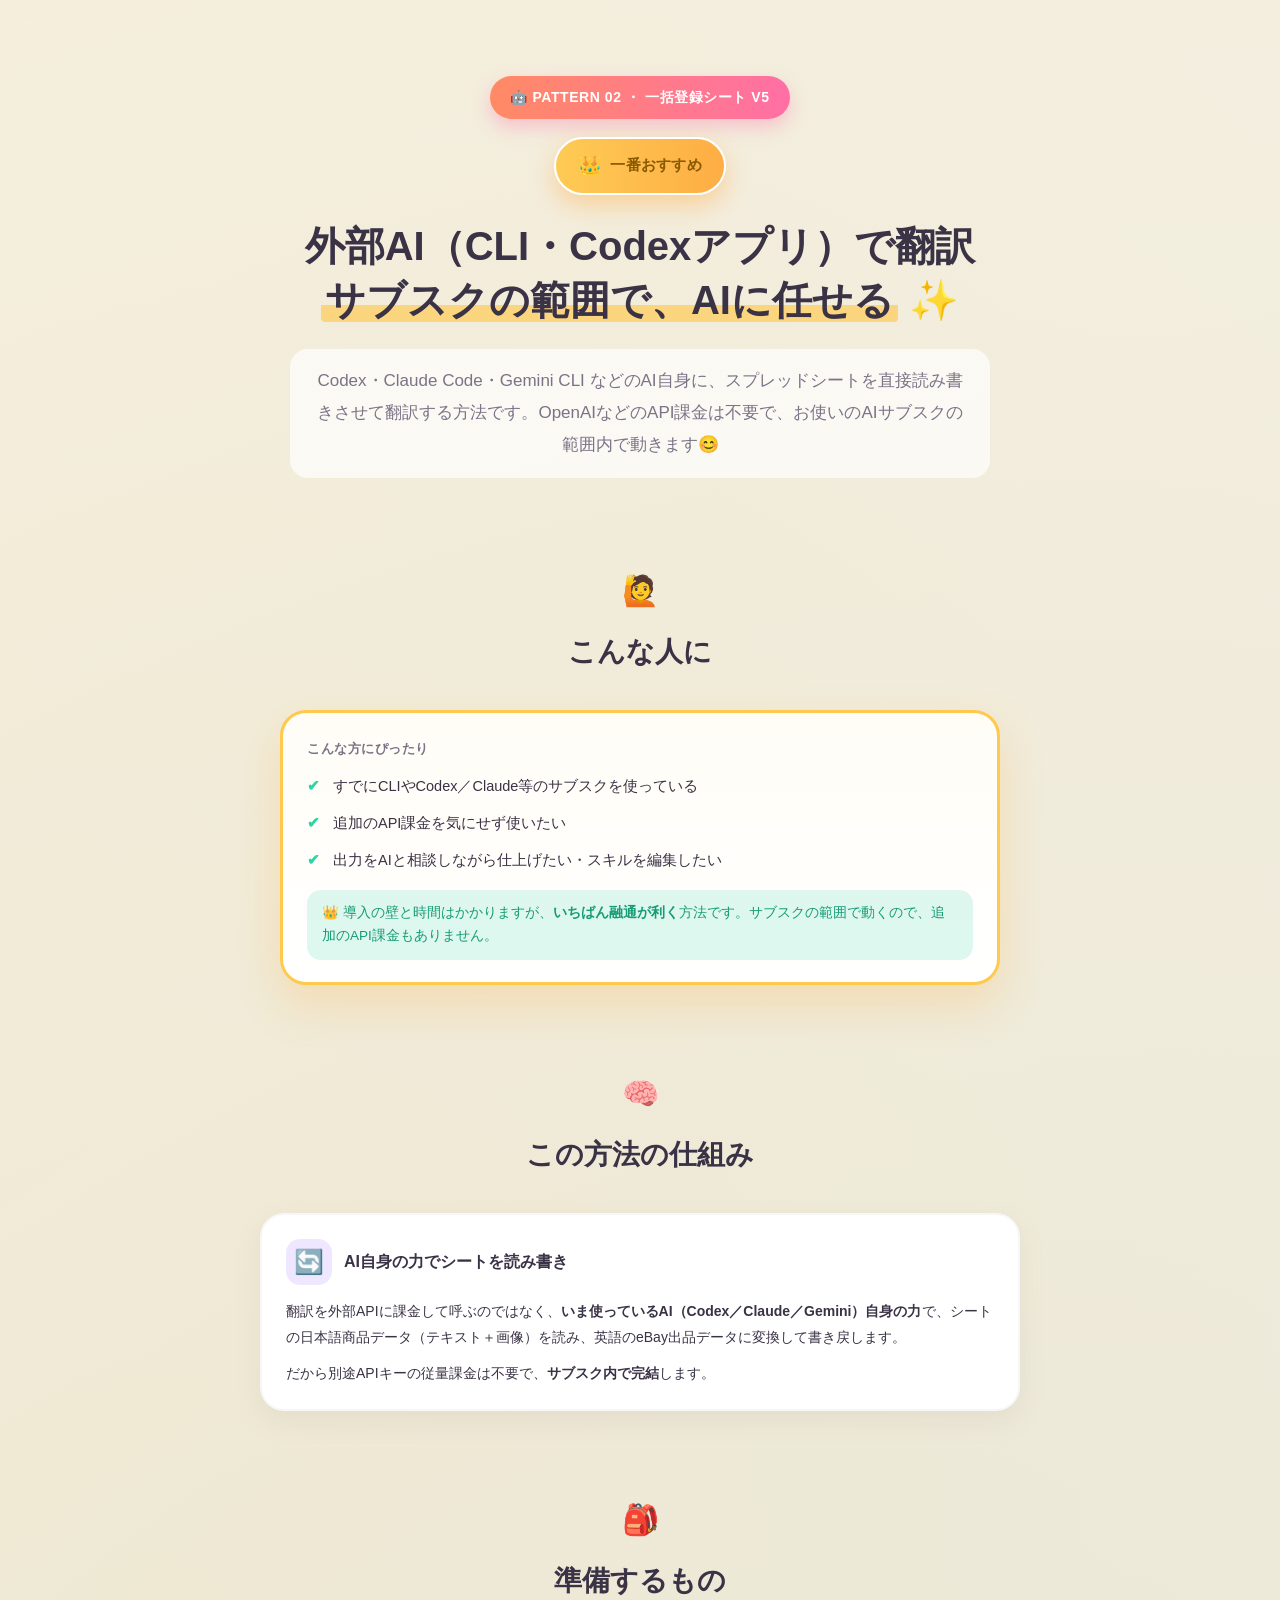
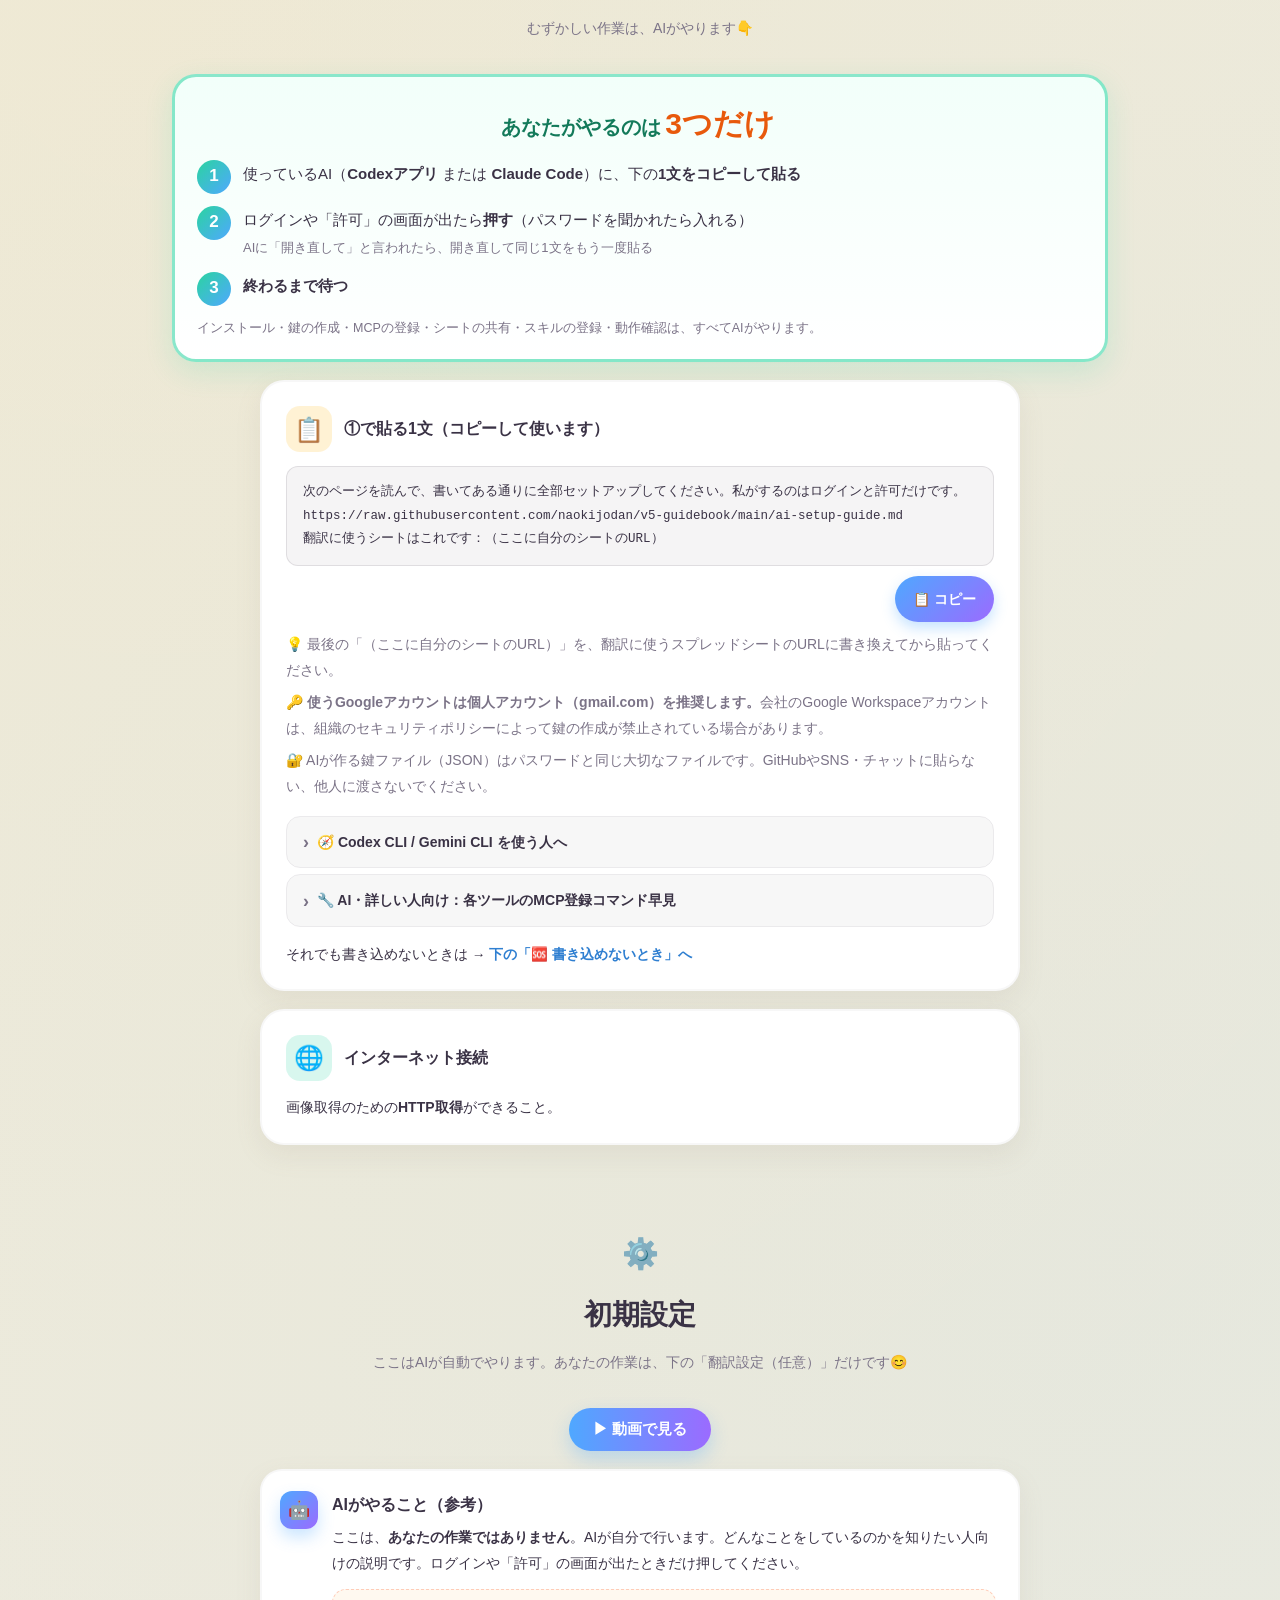
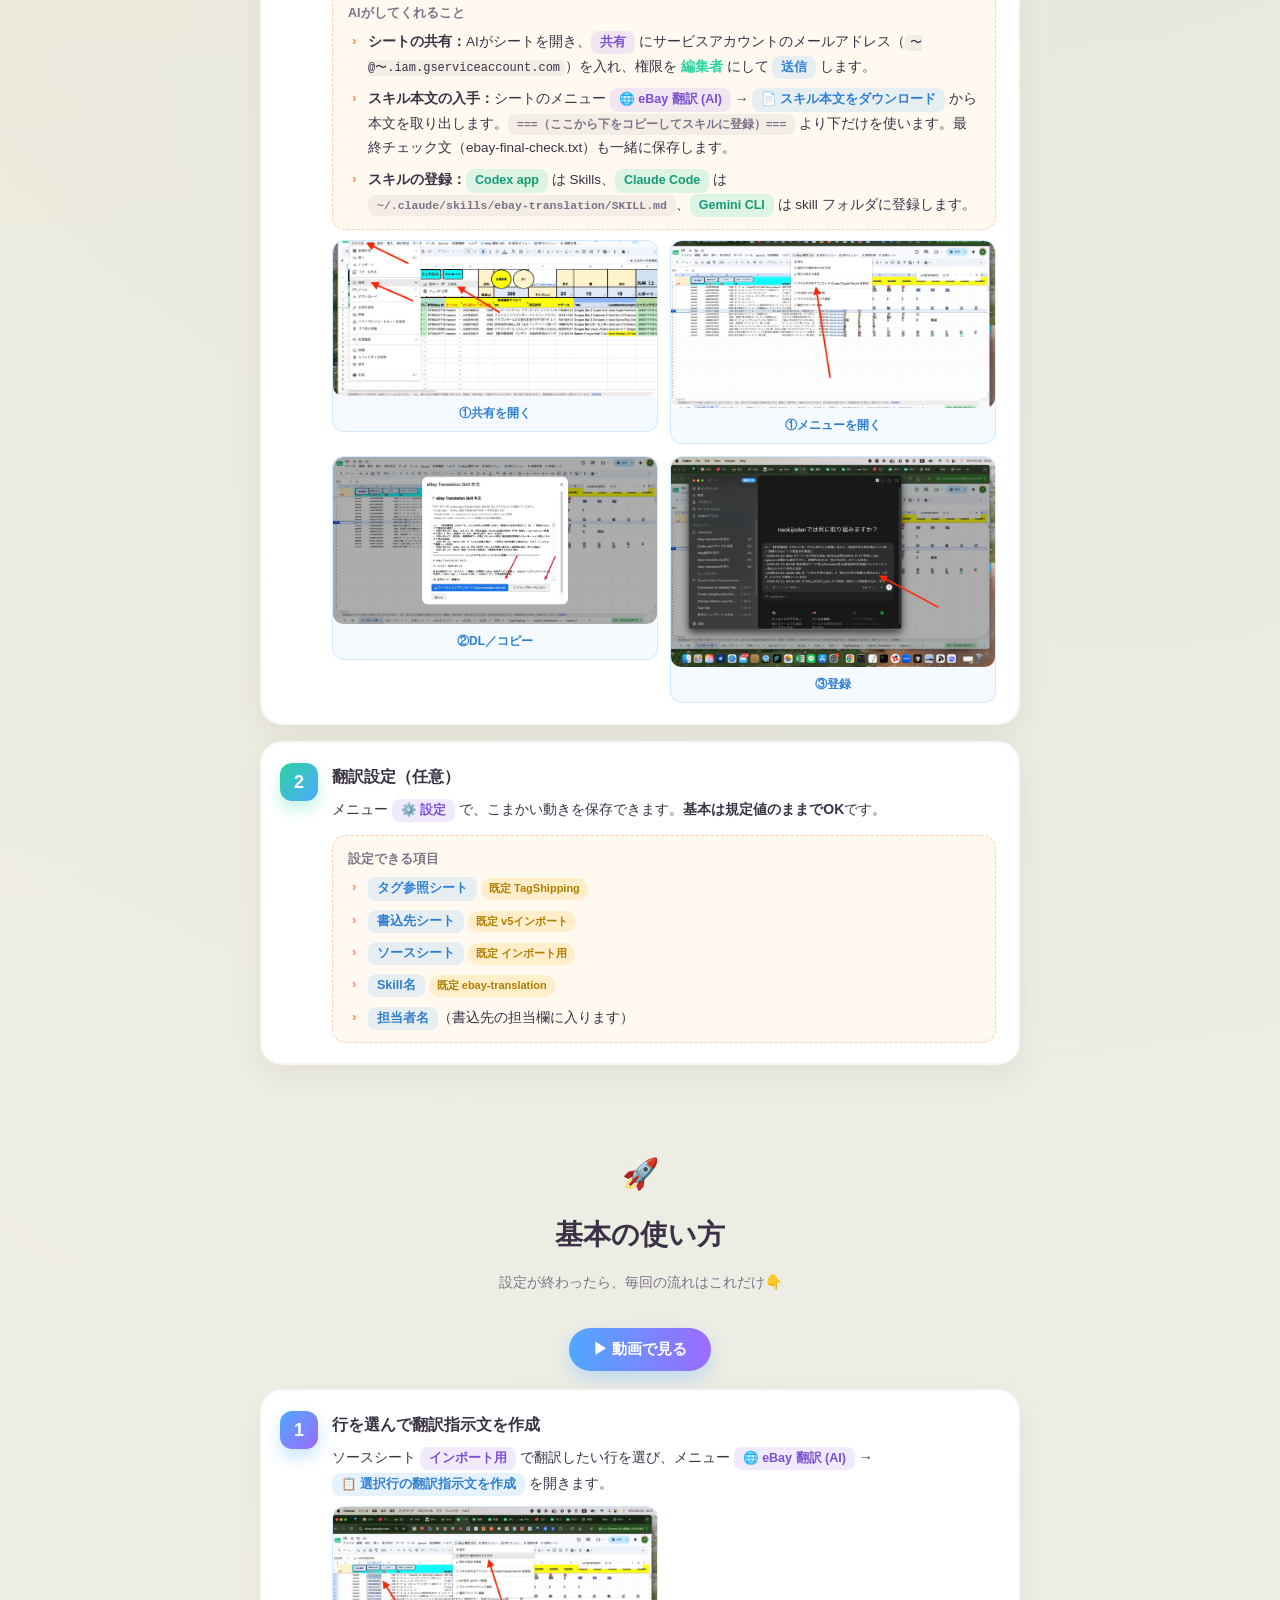
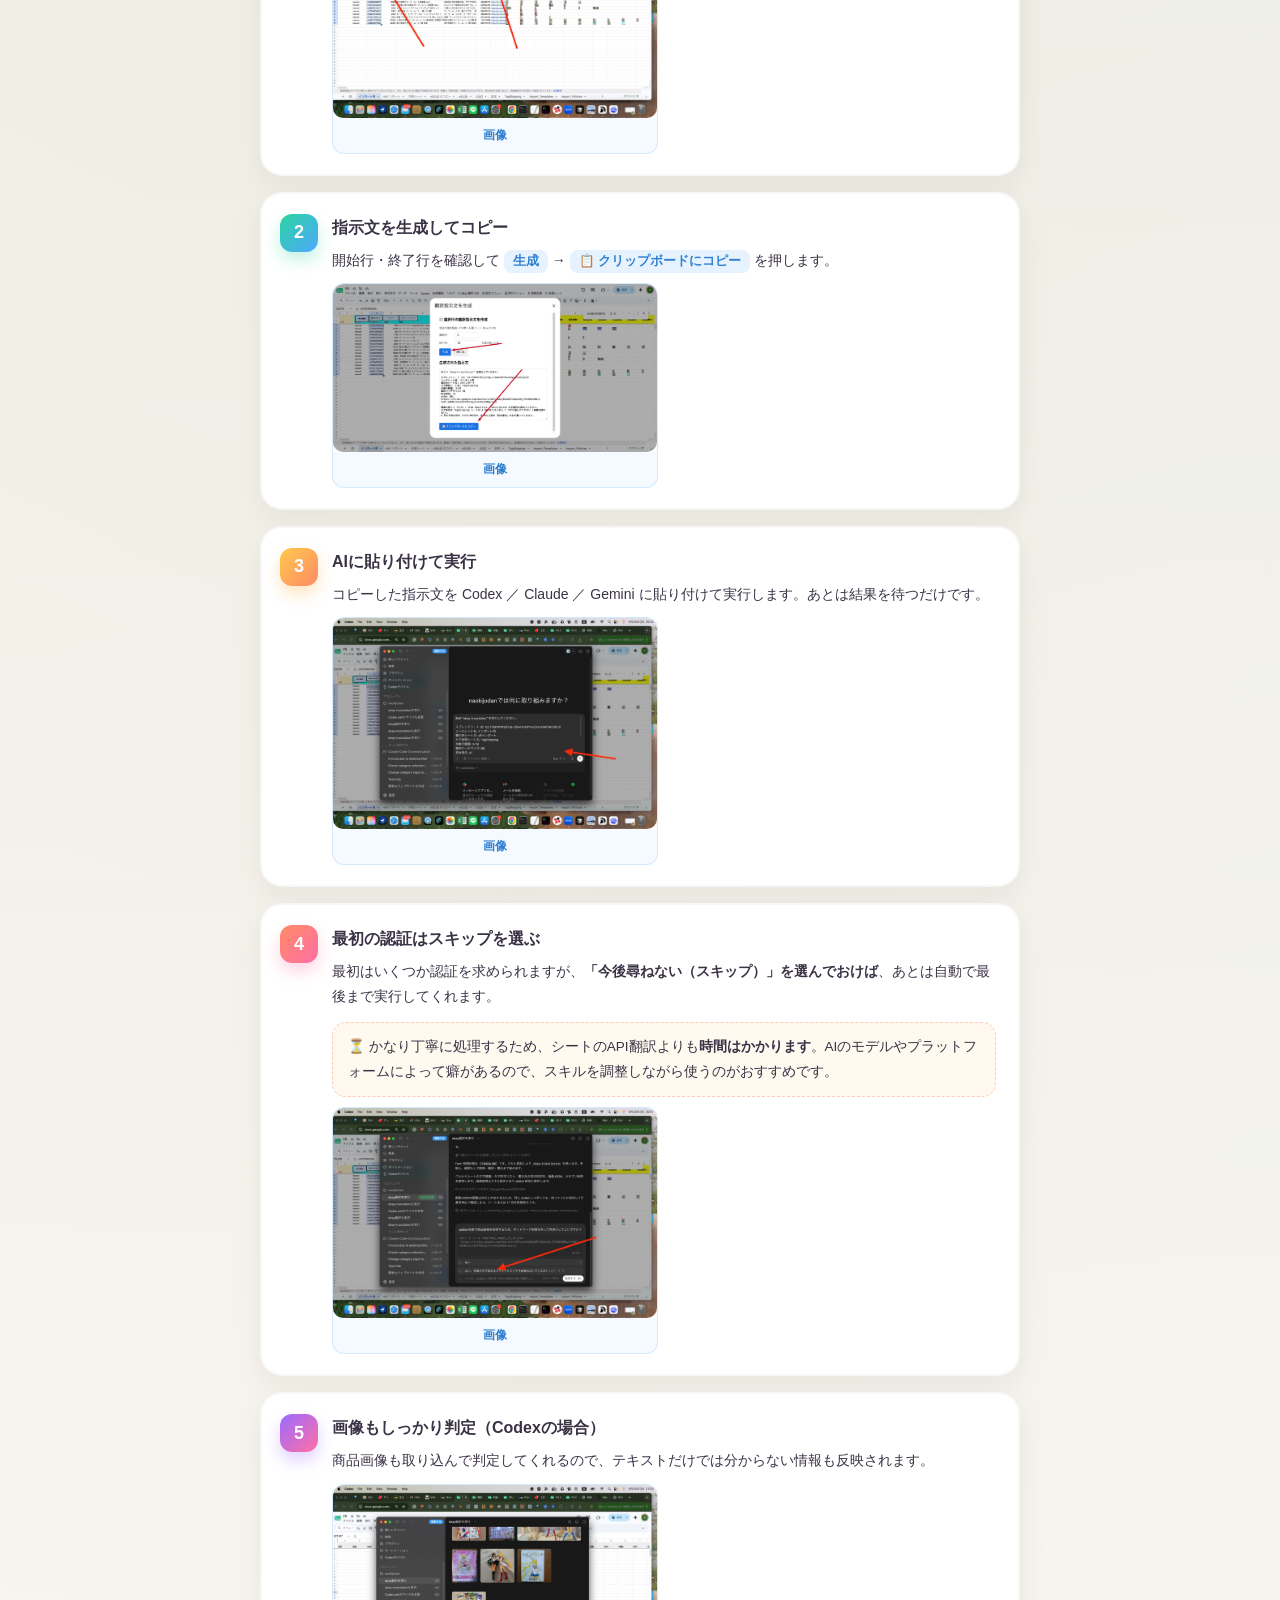
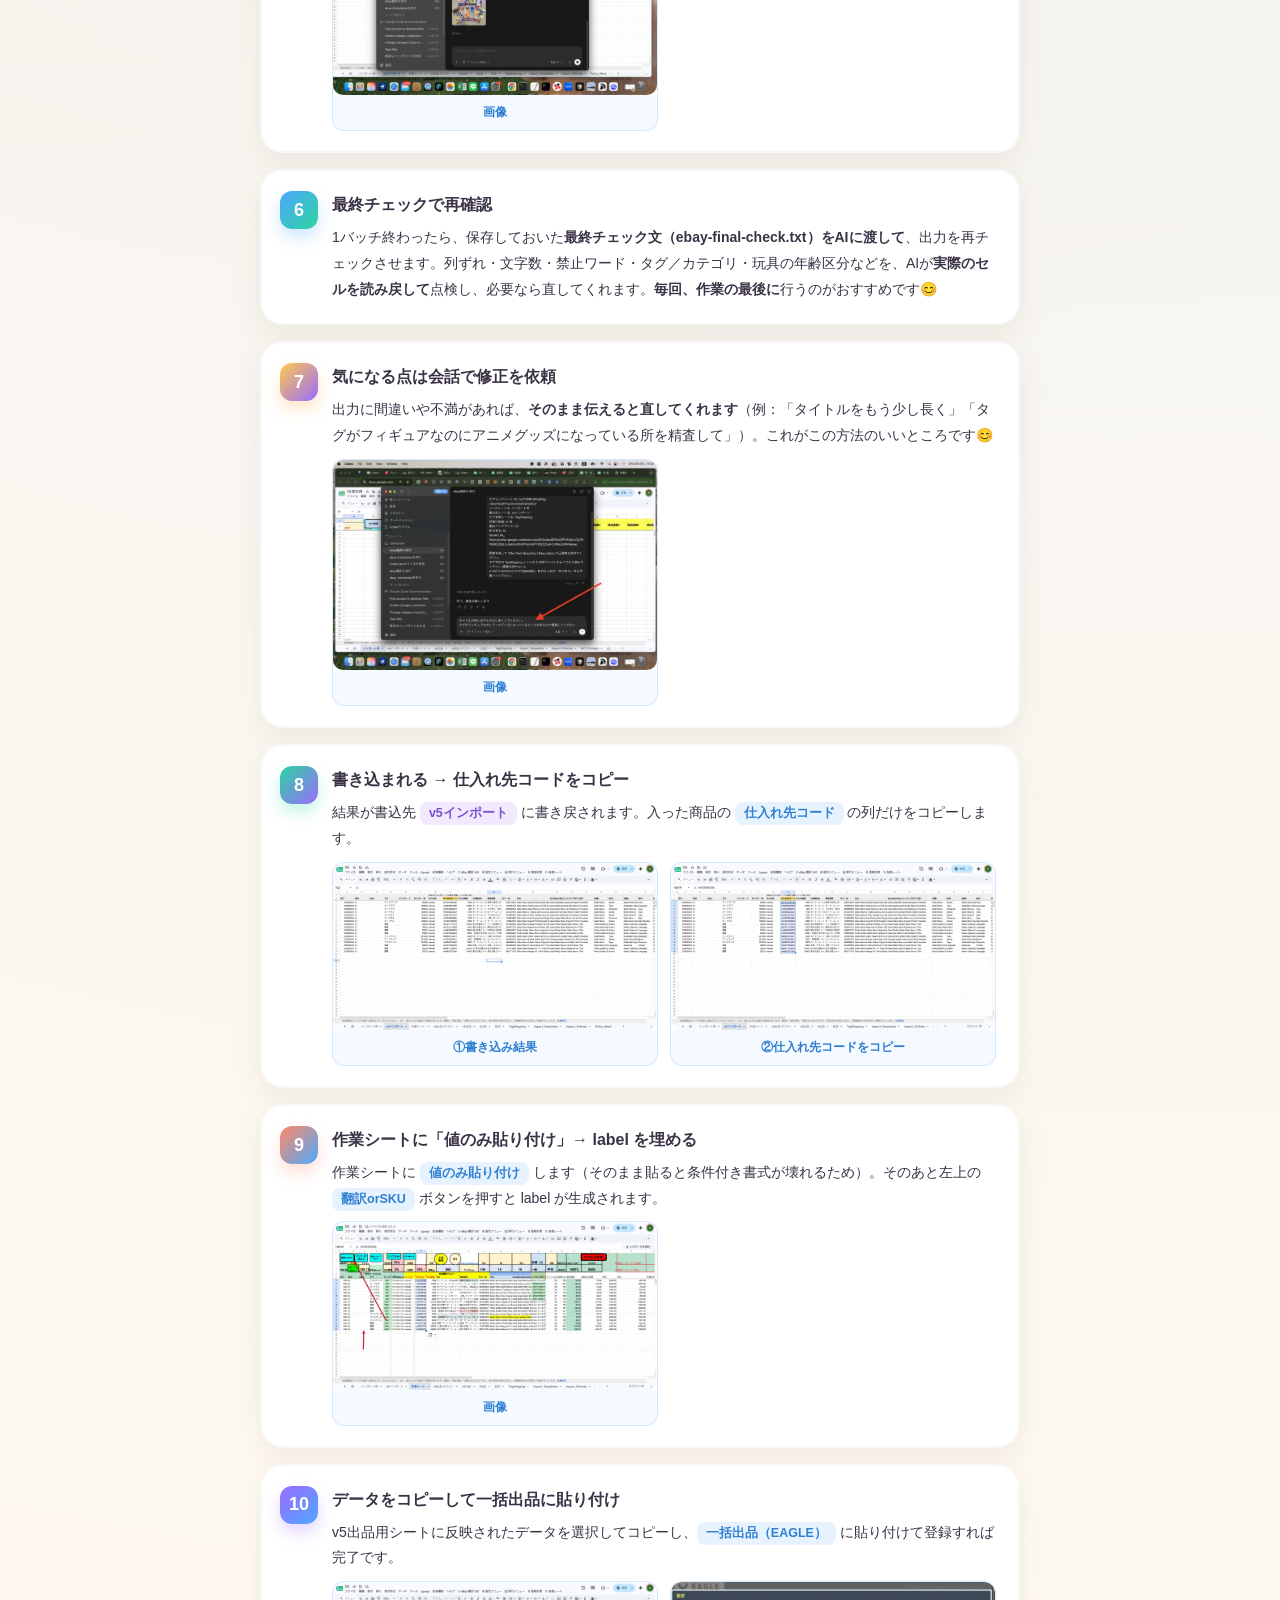
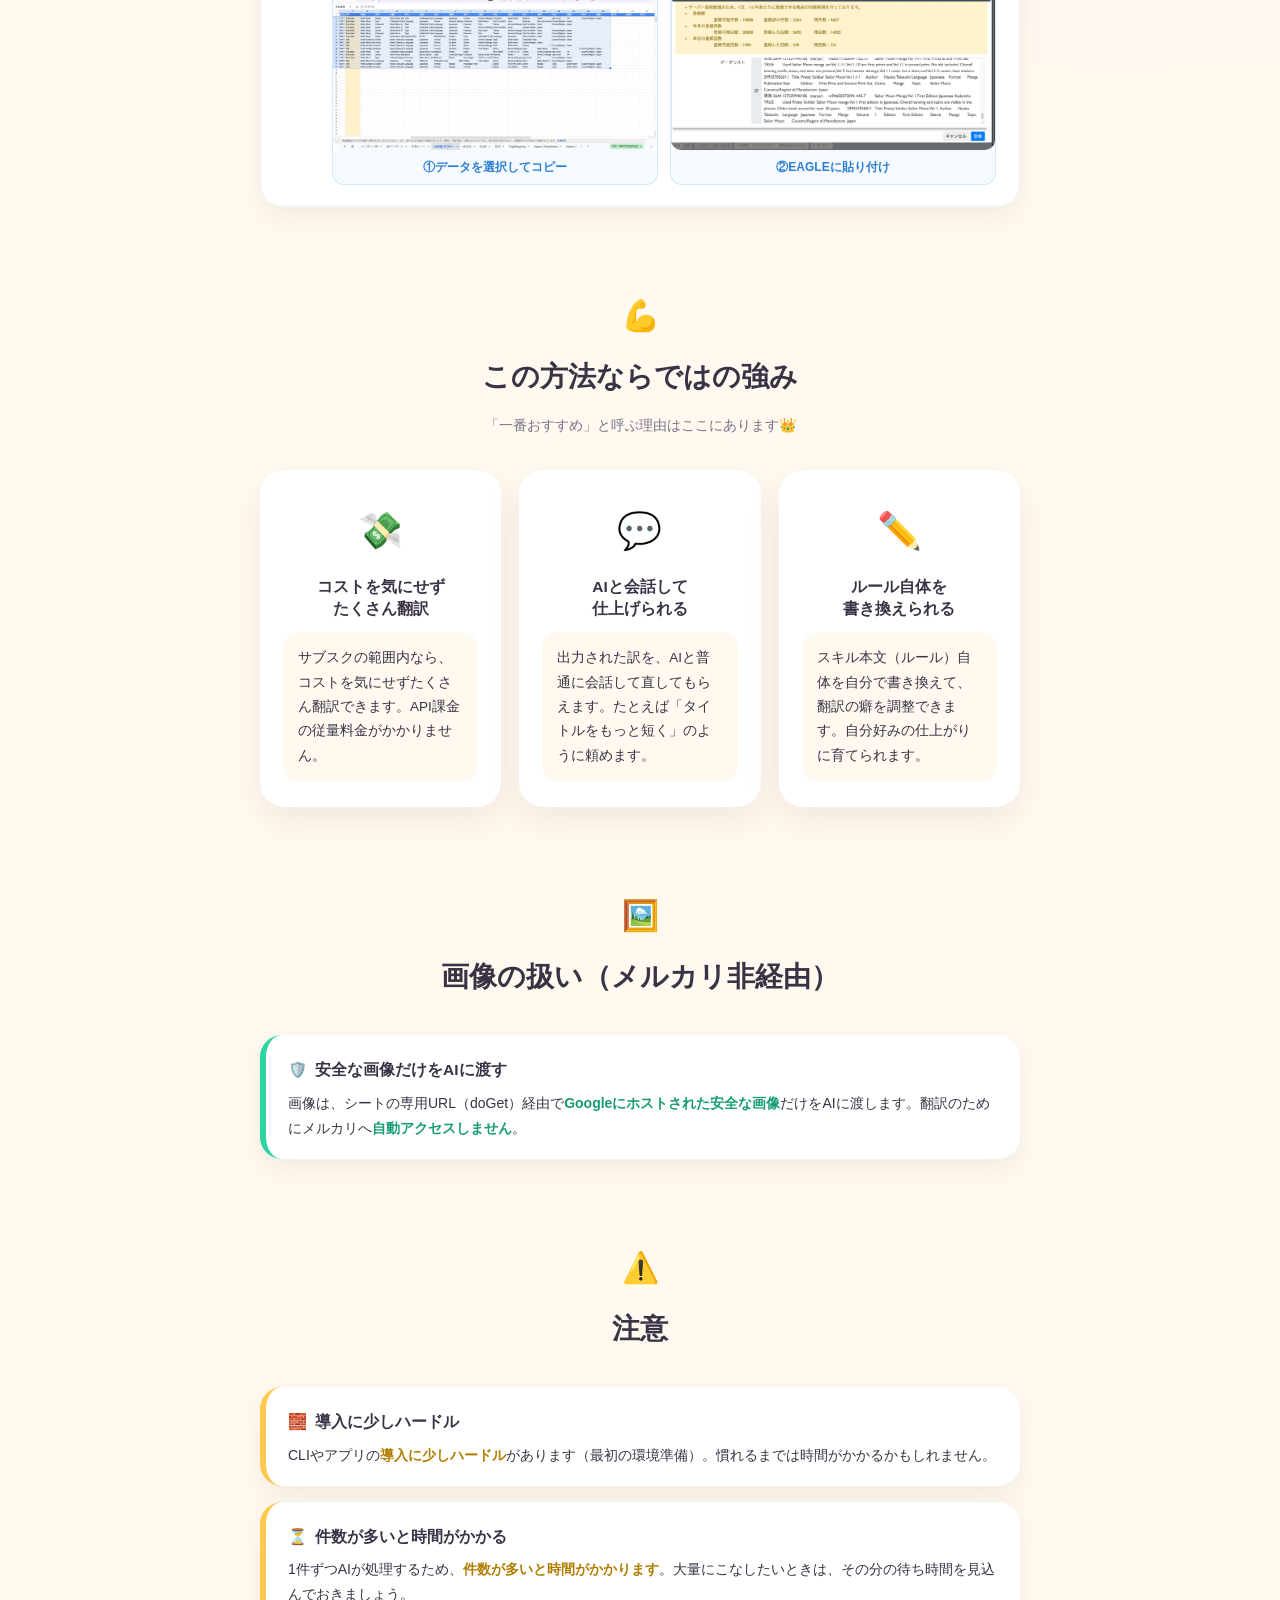
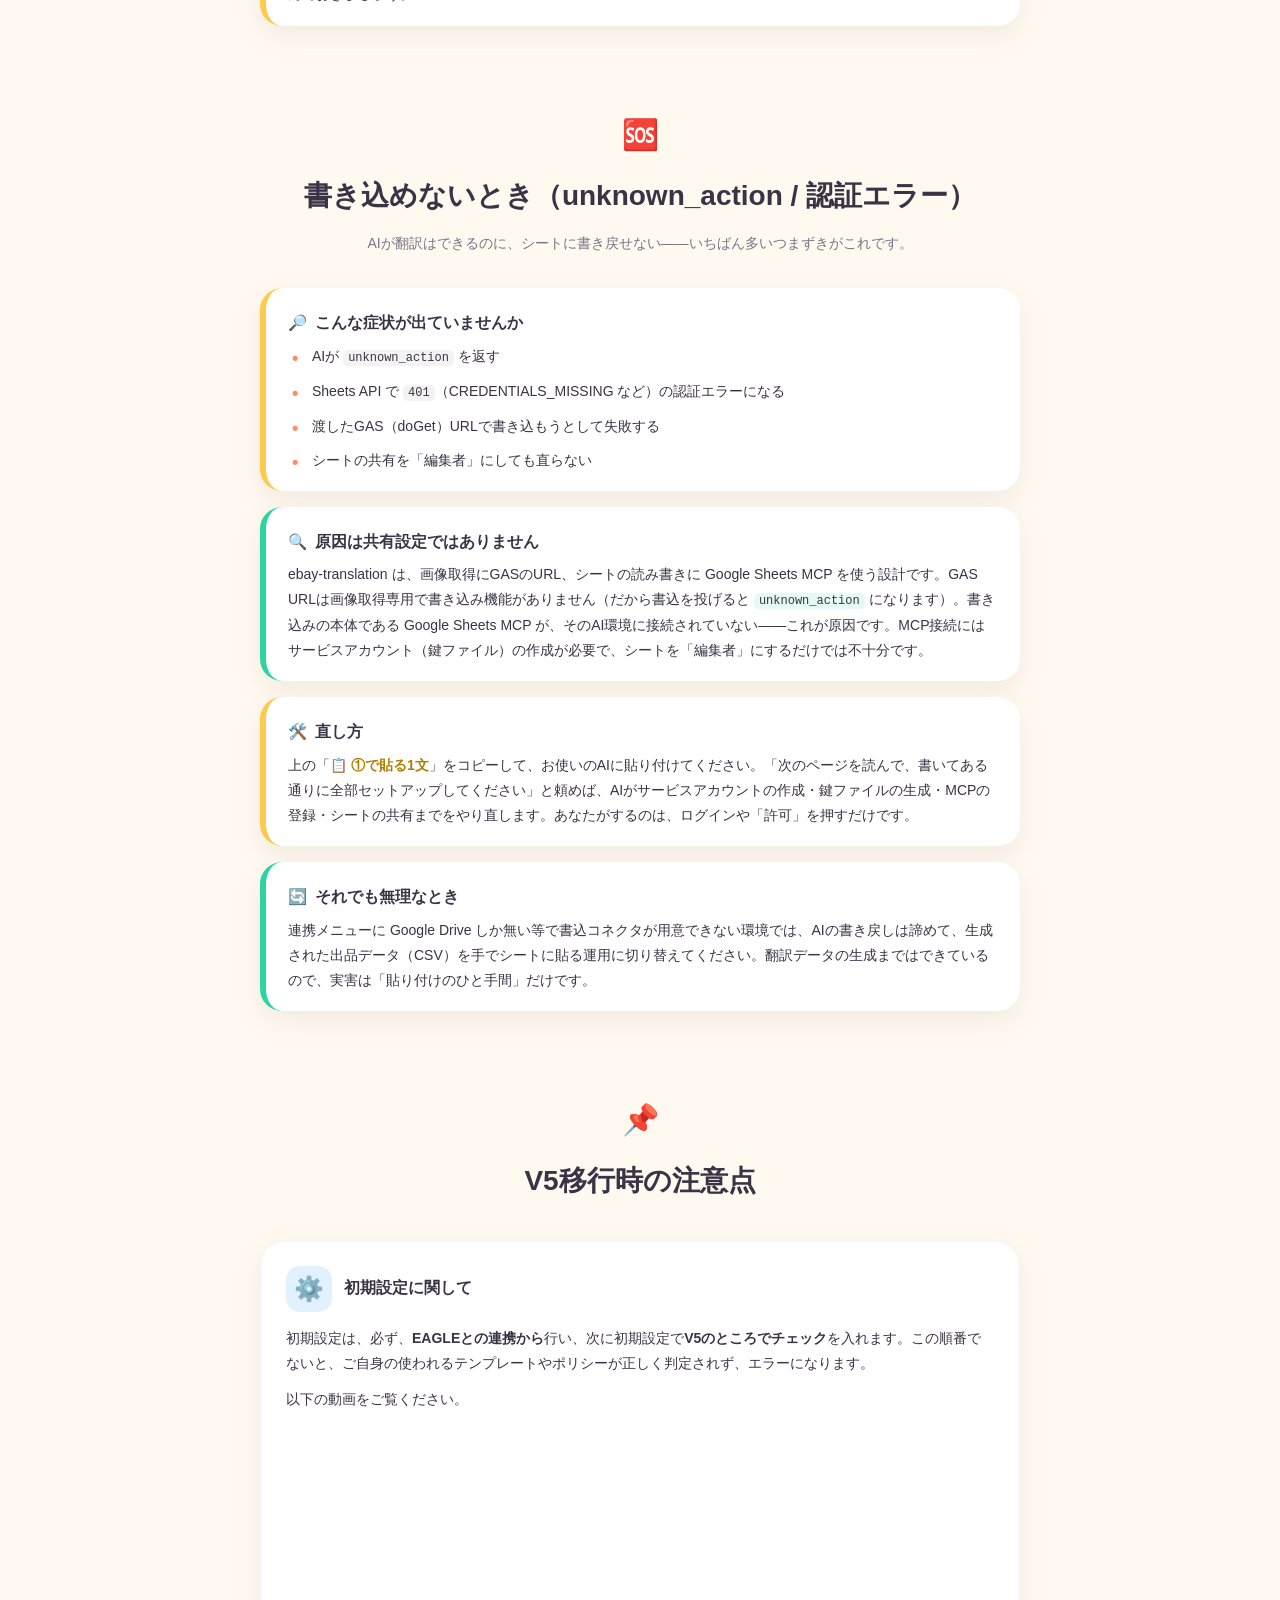
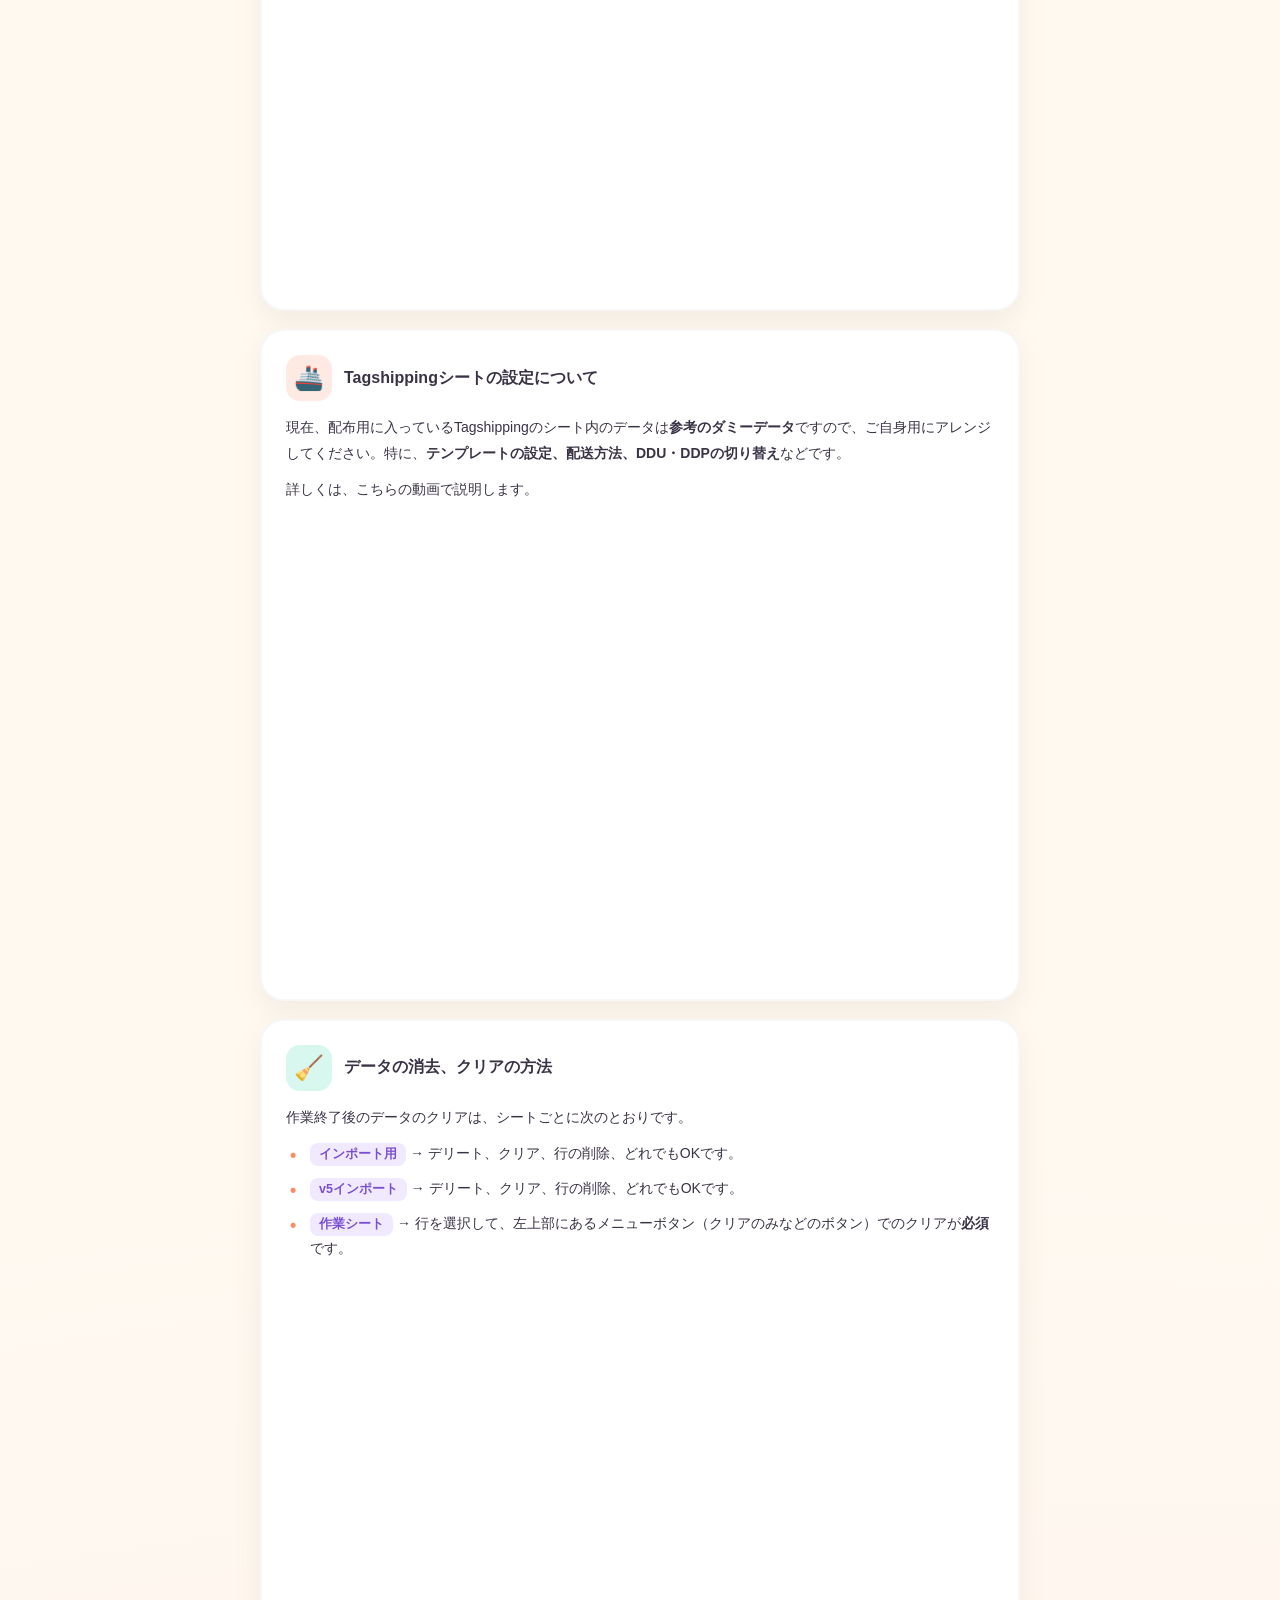
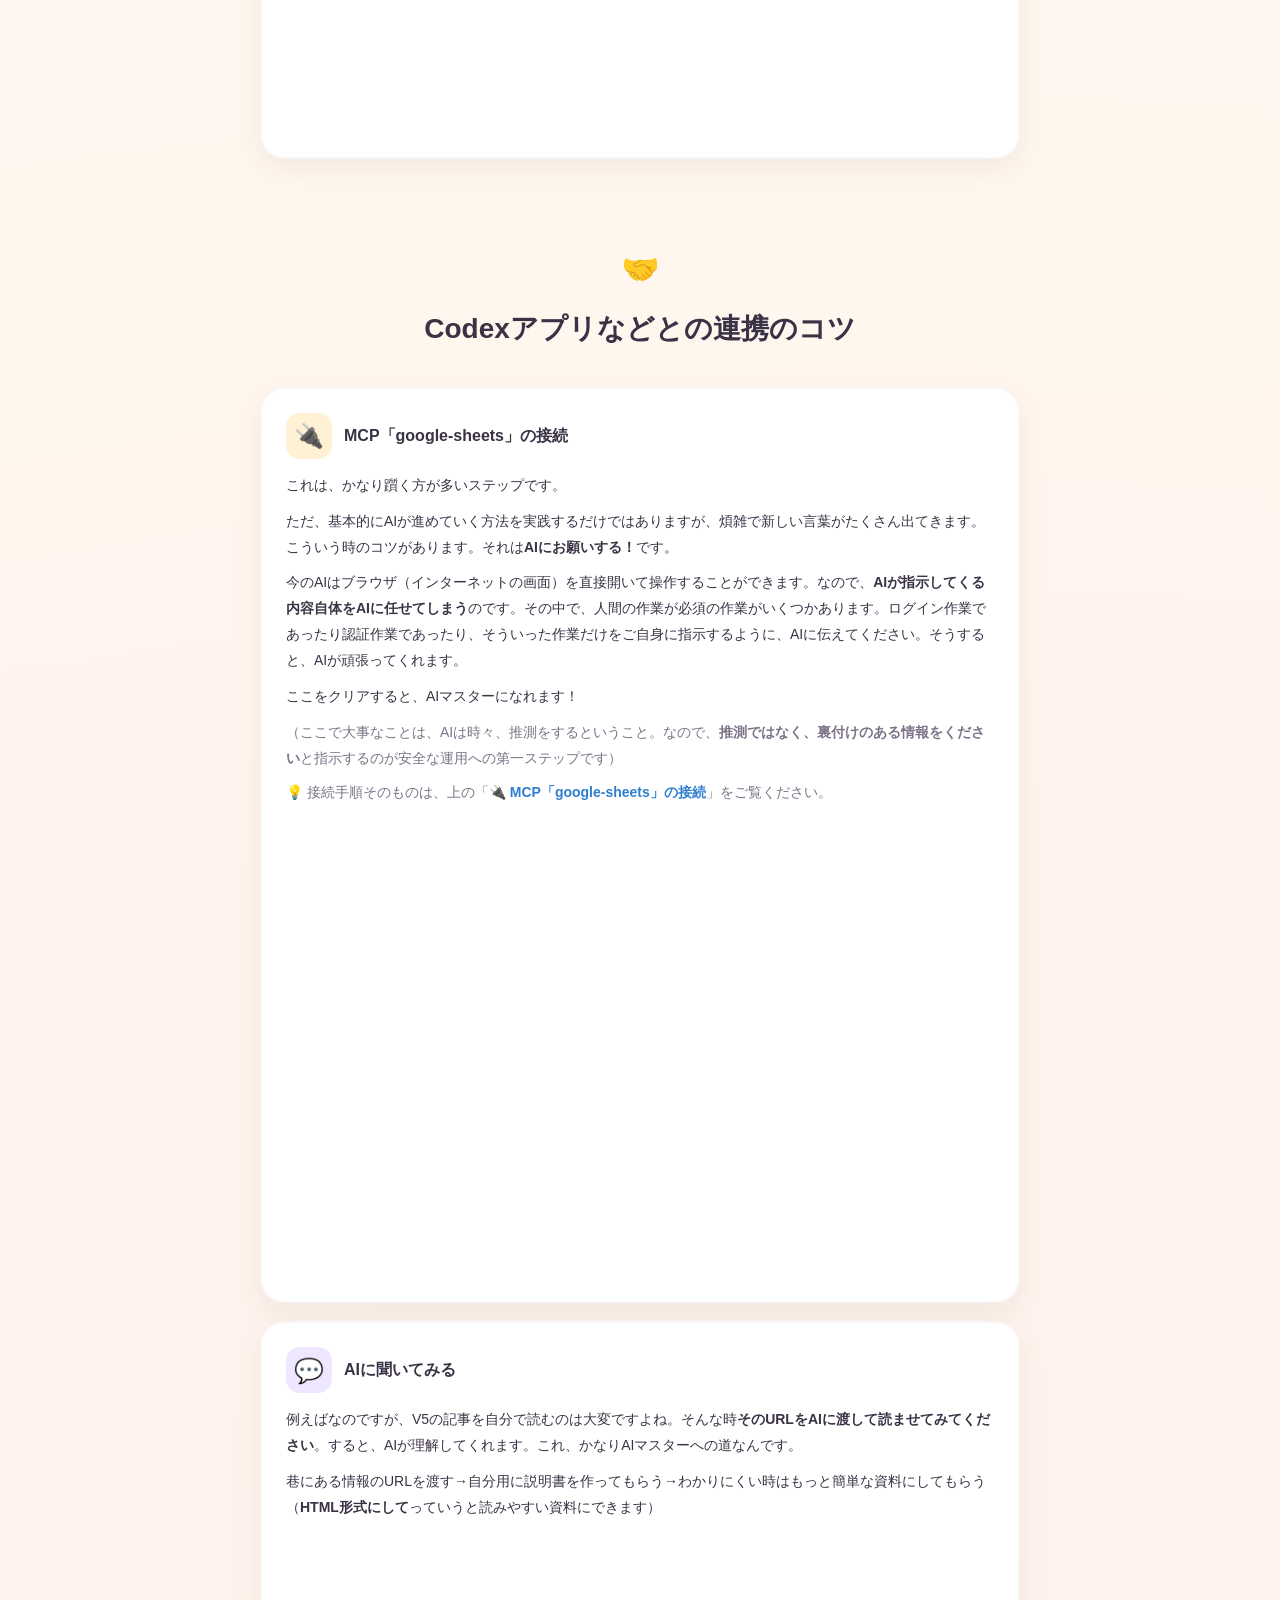
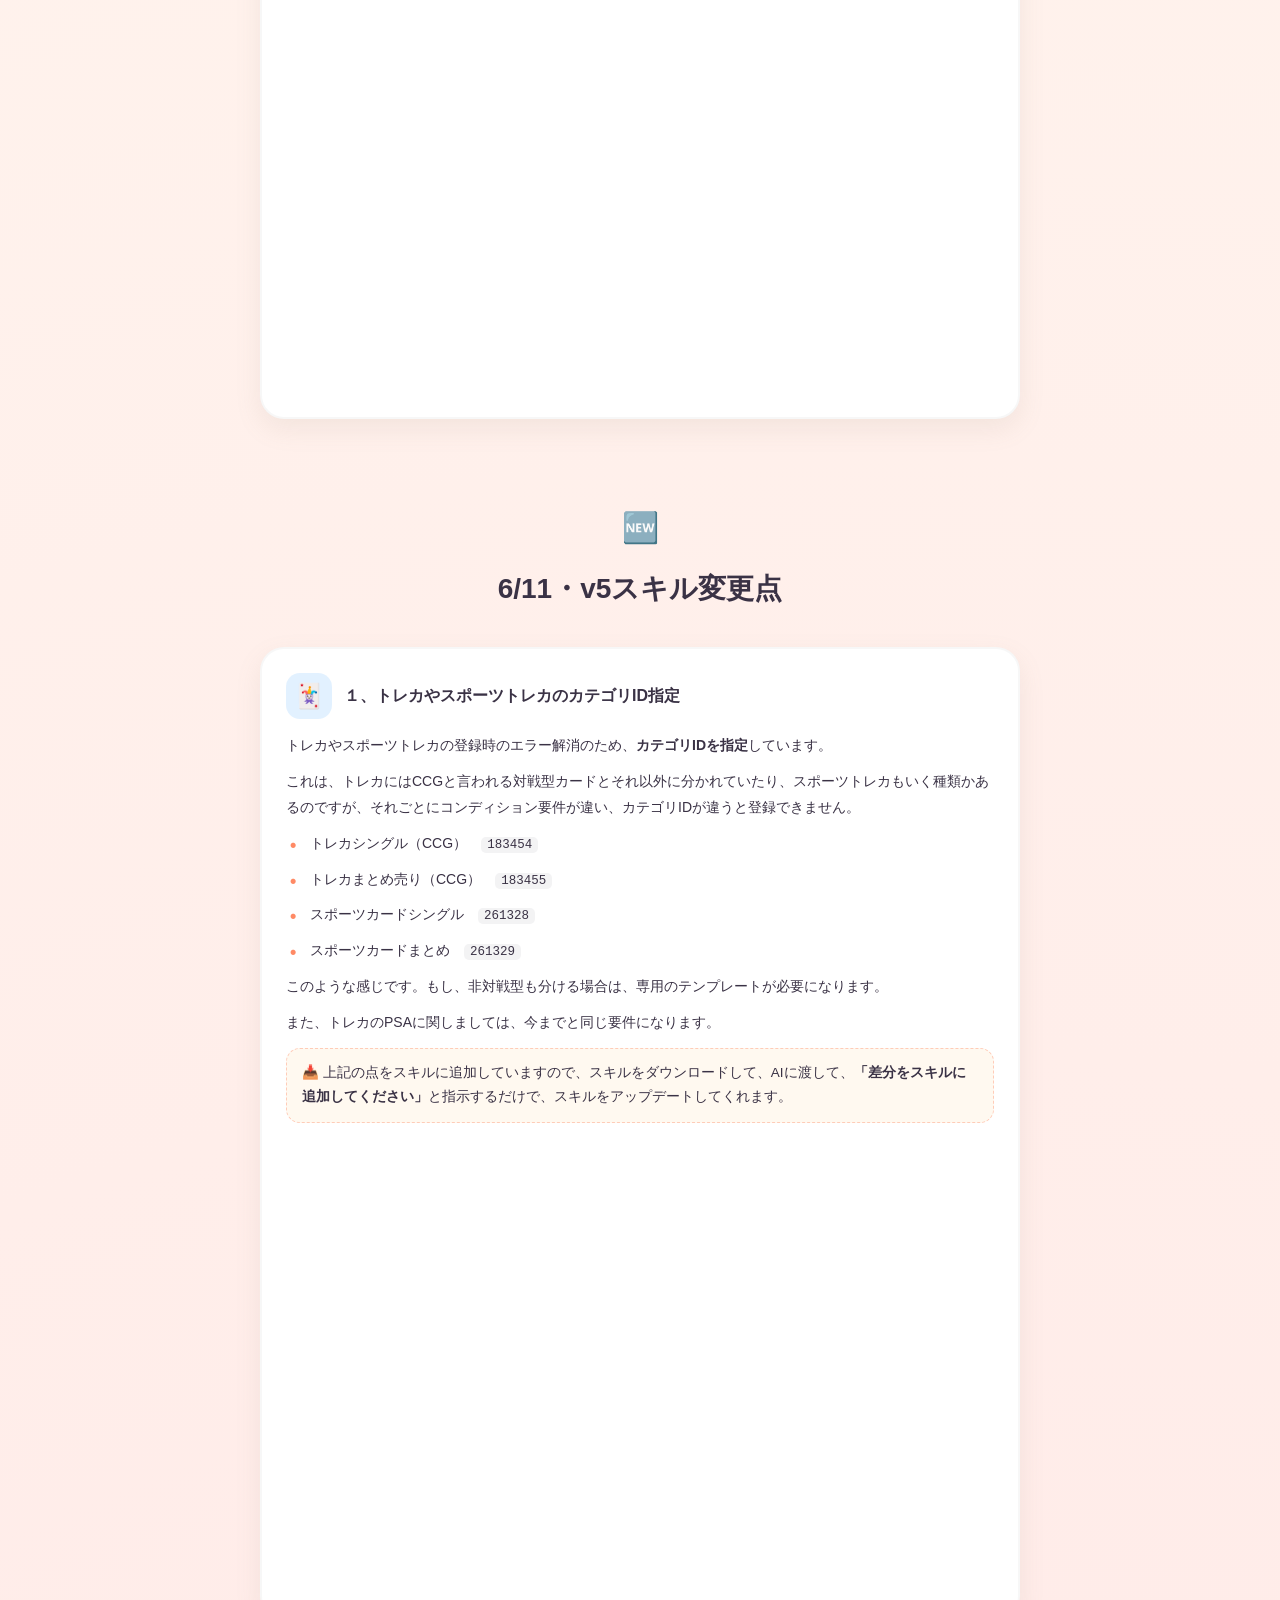
==== commit d955ea89: "docs: レビュー指摘3点を反映(URL手動コピー文の削除・再起動の例外と再開方法・Codex CLI/Gemini CLIのスキル登録先) Co-Authored-By: Claude Opus " ====
--- a/external-ai.html
+++ b/external-ai.html
@@ -588,7 +588,7 @@
         <div class="three-head">あなたがやるのは<span class="three-big">3つだけ</span></div>
         <ol class="three-list">
           <li><span class="tn">1</span><div>使っているAI（<strong>Codexアプリ</strong> または <strong>Claude Code</strong>）に、下の<strong>1文をコピーして貼る</strong></div></li>
-          <li><span class="tn">2</span><div>ログインや「許可」の画面が出たら<strong>押す</strong>（パスワードを聞かれたら入れる）</div></li>
+          <li><span class="tn">2</span><div>ログインや「許可」の画面が出たら<strong>押す</strong>（パスワードを聞かれたら入れる）<br><span style="font-size:13px;color:var(--ink-soft);">AIに「開き直して」と言われたら、開き直して同じ1文をもう一度貼る</span></div></li>
           <li><span class="tn">3</span><div><strong>終わるまで待つ</strong></div></li>
         </ol>
         <p class="ic-note-small" style="margin-top:12px;">インストール・鍵の作成・MCPの登録・シートの共有・スキルの登録・動作確認は、すべてAIがやります。</p>
@@ -608,7 +608,6 @@
         <p class="ic-note-small" style="margin-top:10px;">💡 最後の「（ここに自分のシートのURL）」を、翻訳に使うスプレッドシートのURLに書き換えてから貼ってください。</p>
         <p class="ic-note-small" style="margin-top:6px;">🔑 <strong>使うGoogleアカウントは個人アカウント（gmail.com）を推奨します。</strong>会社のGoogle Workspaceアカウントは、組織のセキュリティポリシーによって鍵の作成が禁止されている場合があります。</p>
         <p class="ic-note-small" style="margin-top:6px;">🔐 AIが作る鍵ファイル（JSON）はパスワードと同じ大切なファイルです。GitHubやSNS・チャットに貼らない、他人に渡さないでください。</p>
-        <p class="ic-note-small" style="margin-top:6px;">💡 AIがURLを開けない場合は、上のURLをブラウザで開き、表示された内容をすべてコピーしてAIに貼り付けてください。</p>
 
         <details class="manual-details" style="margin-top:16px;">
           <summary>🧭 Codex CLI / Gemini CLI を使う人へ</summary>
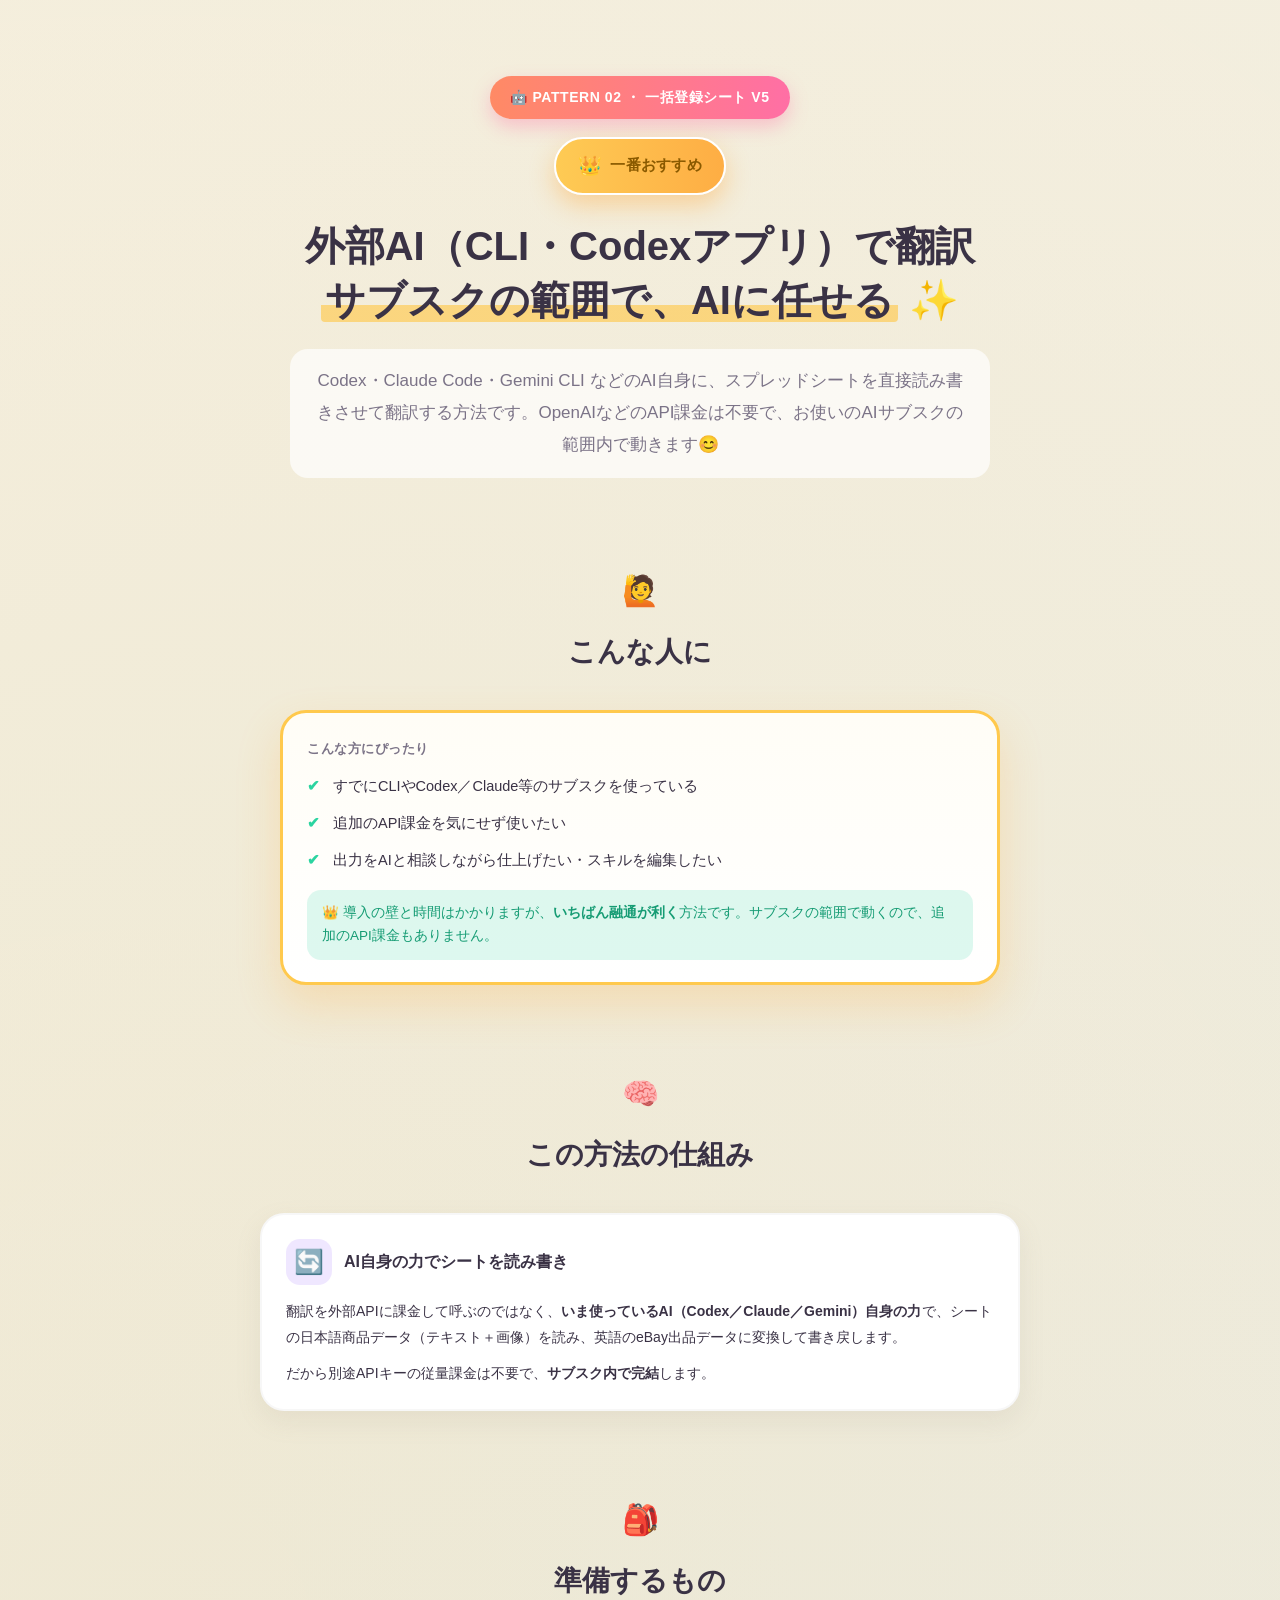
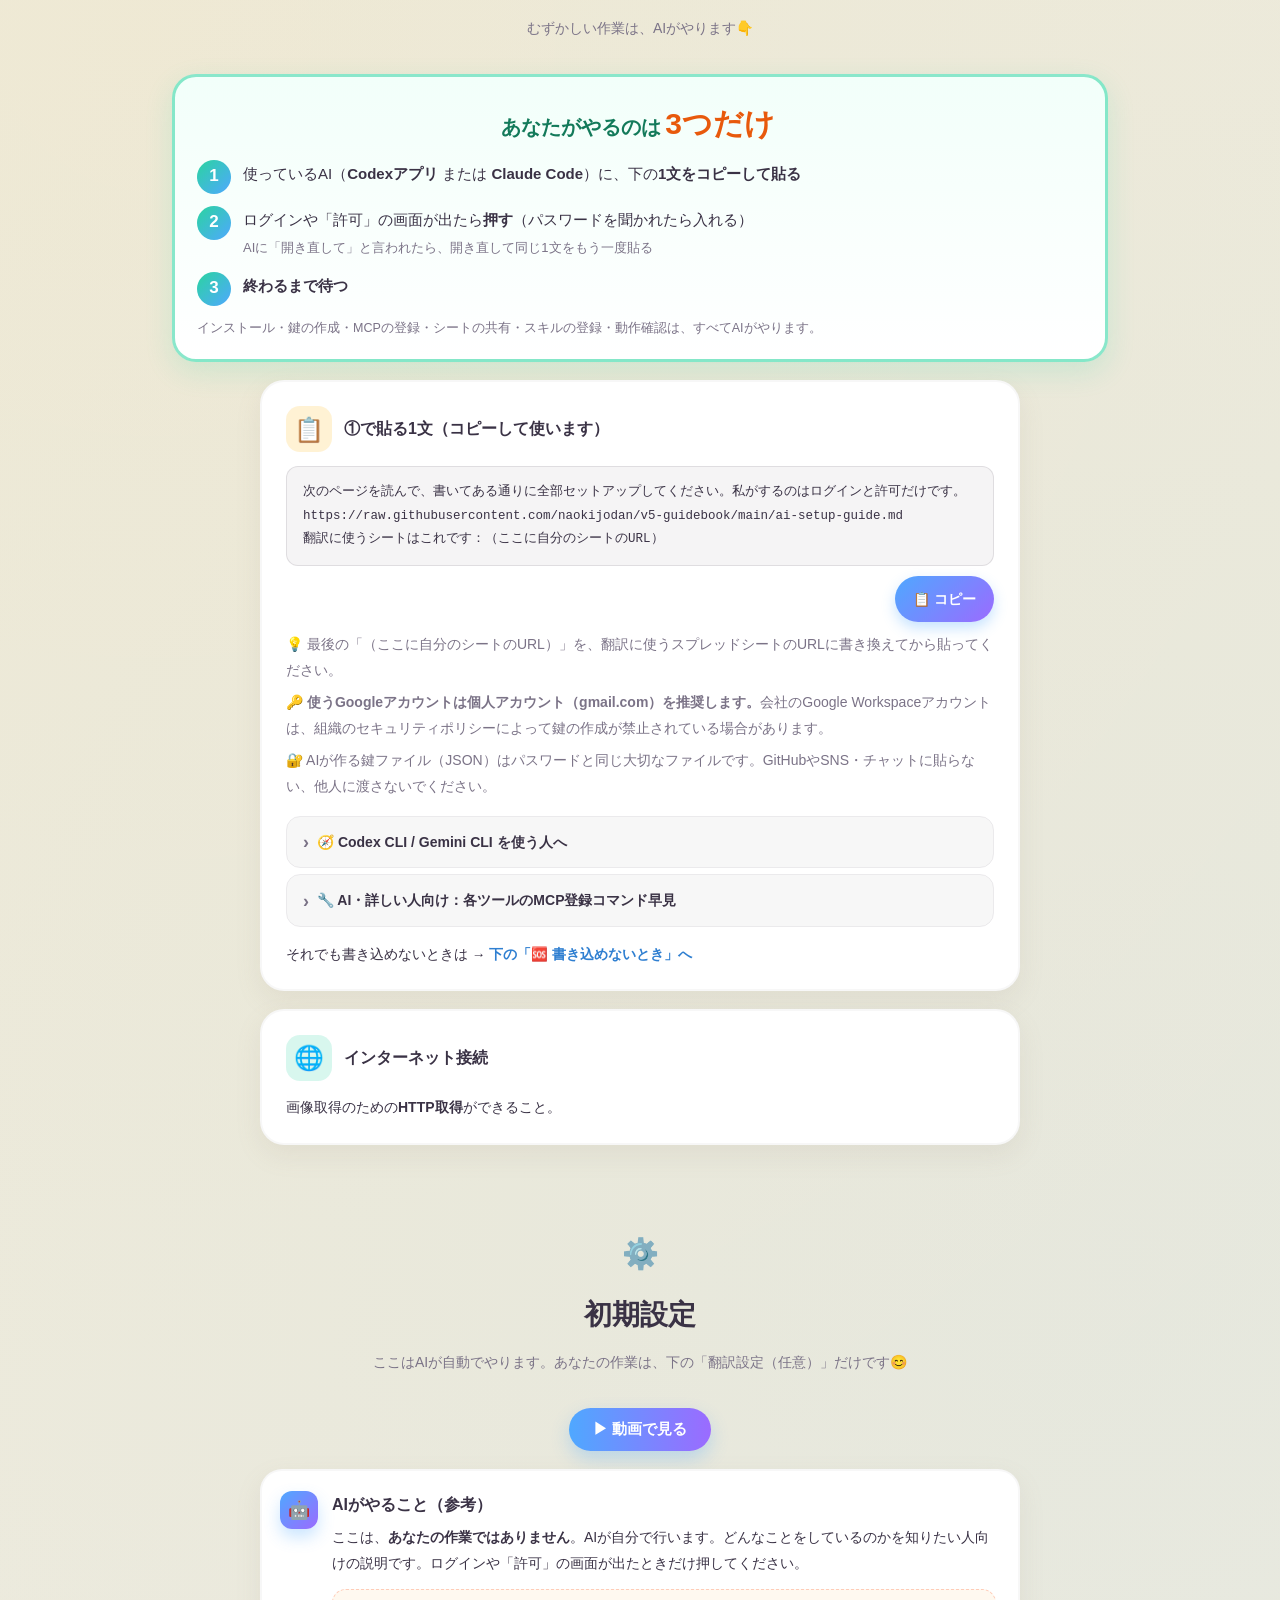
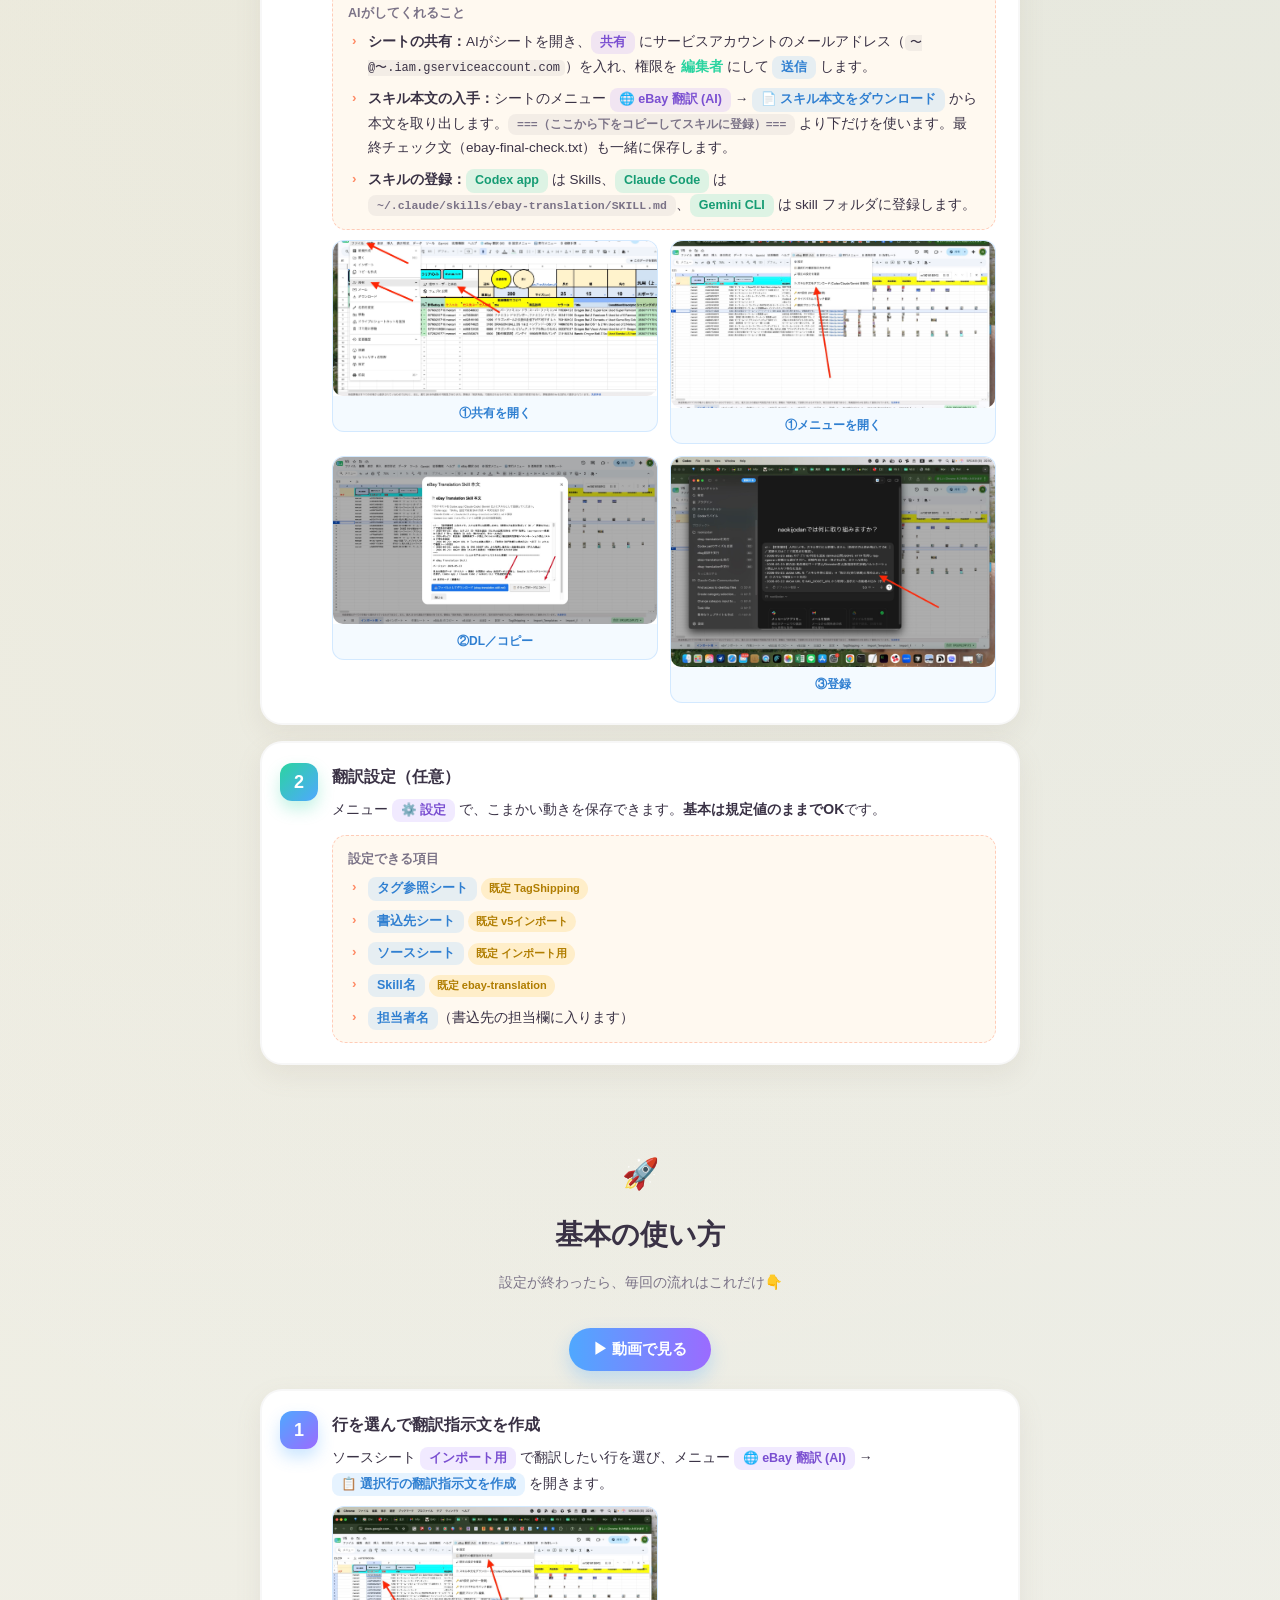
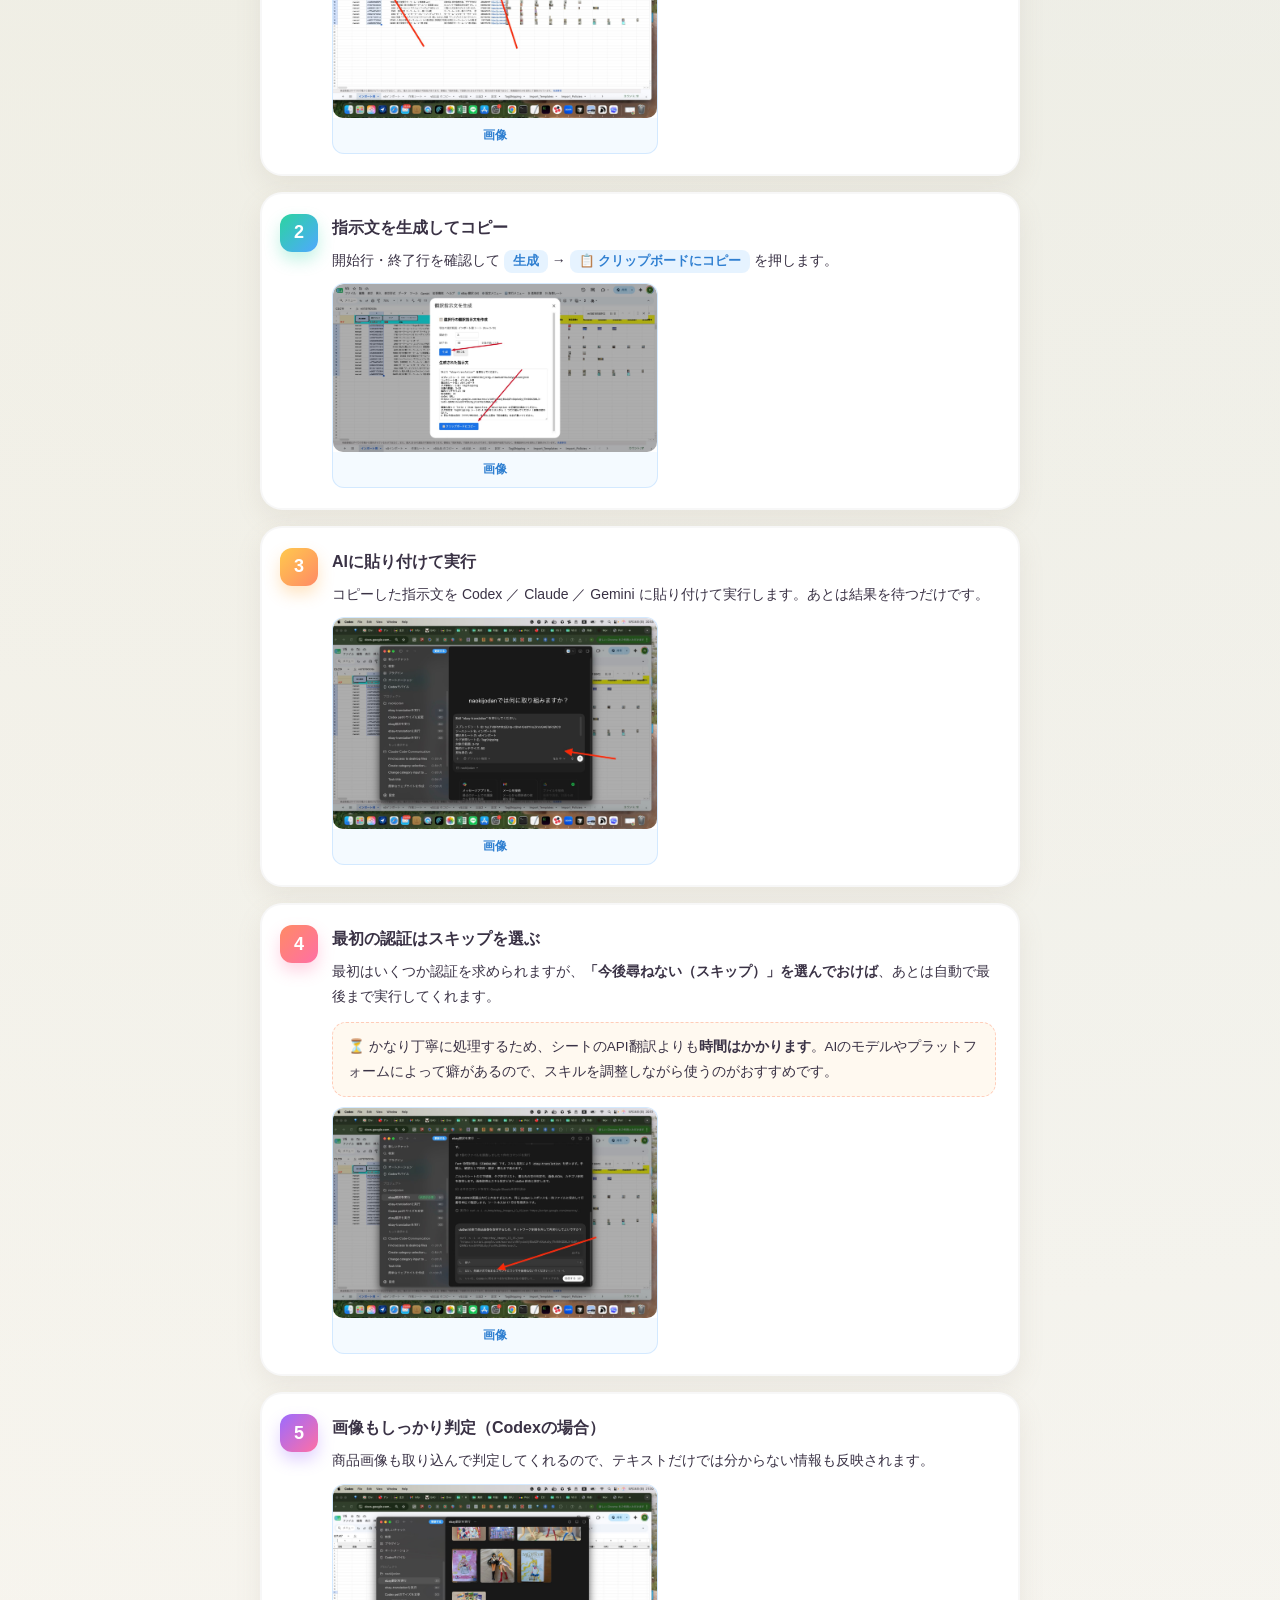
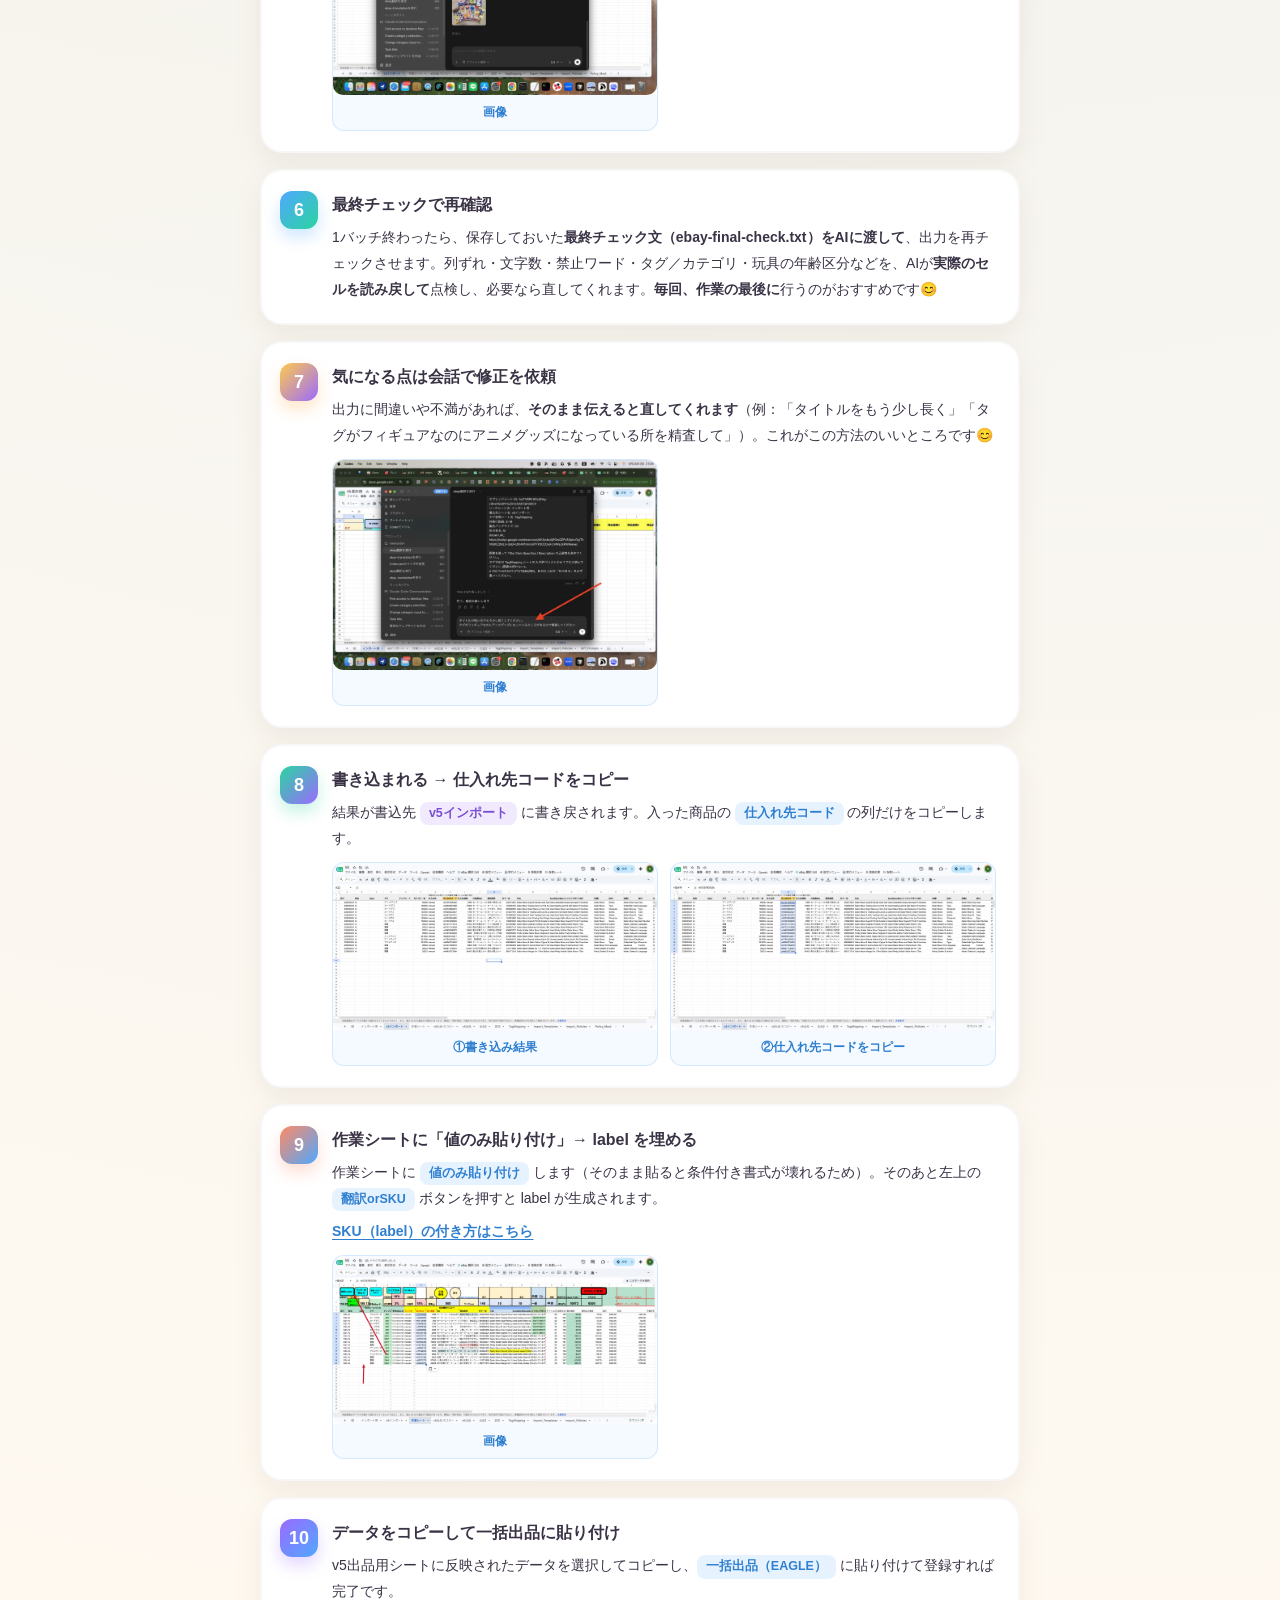
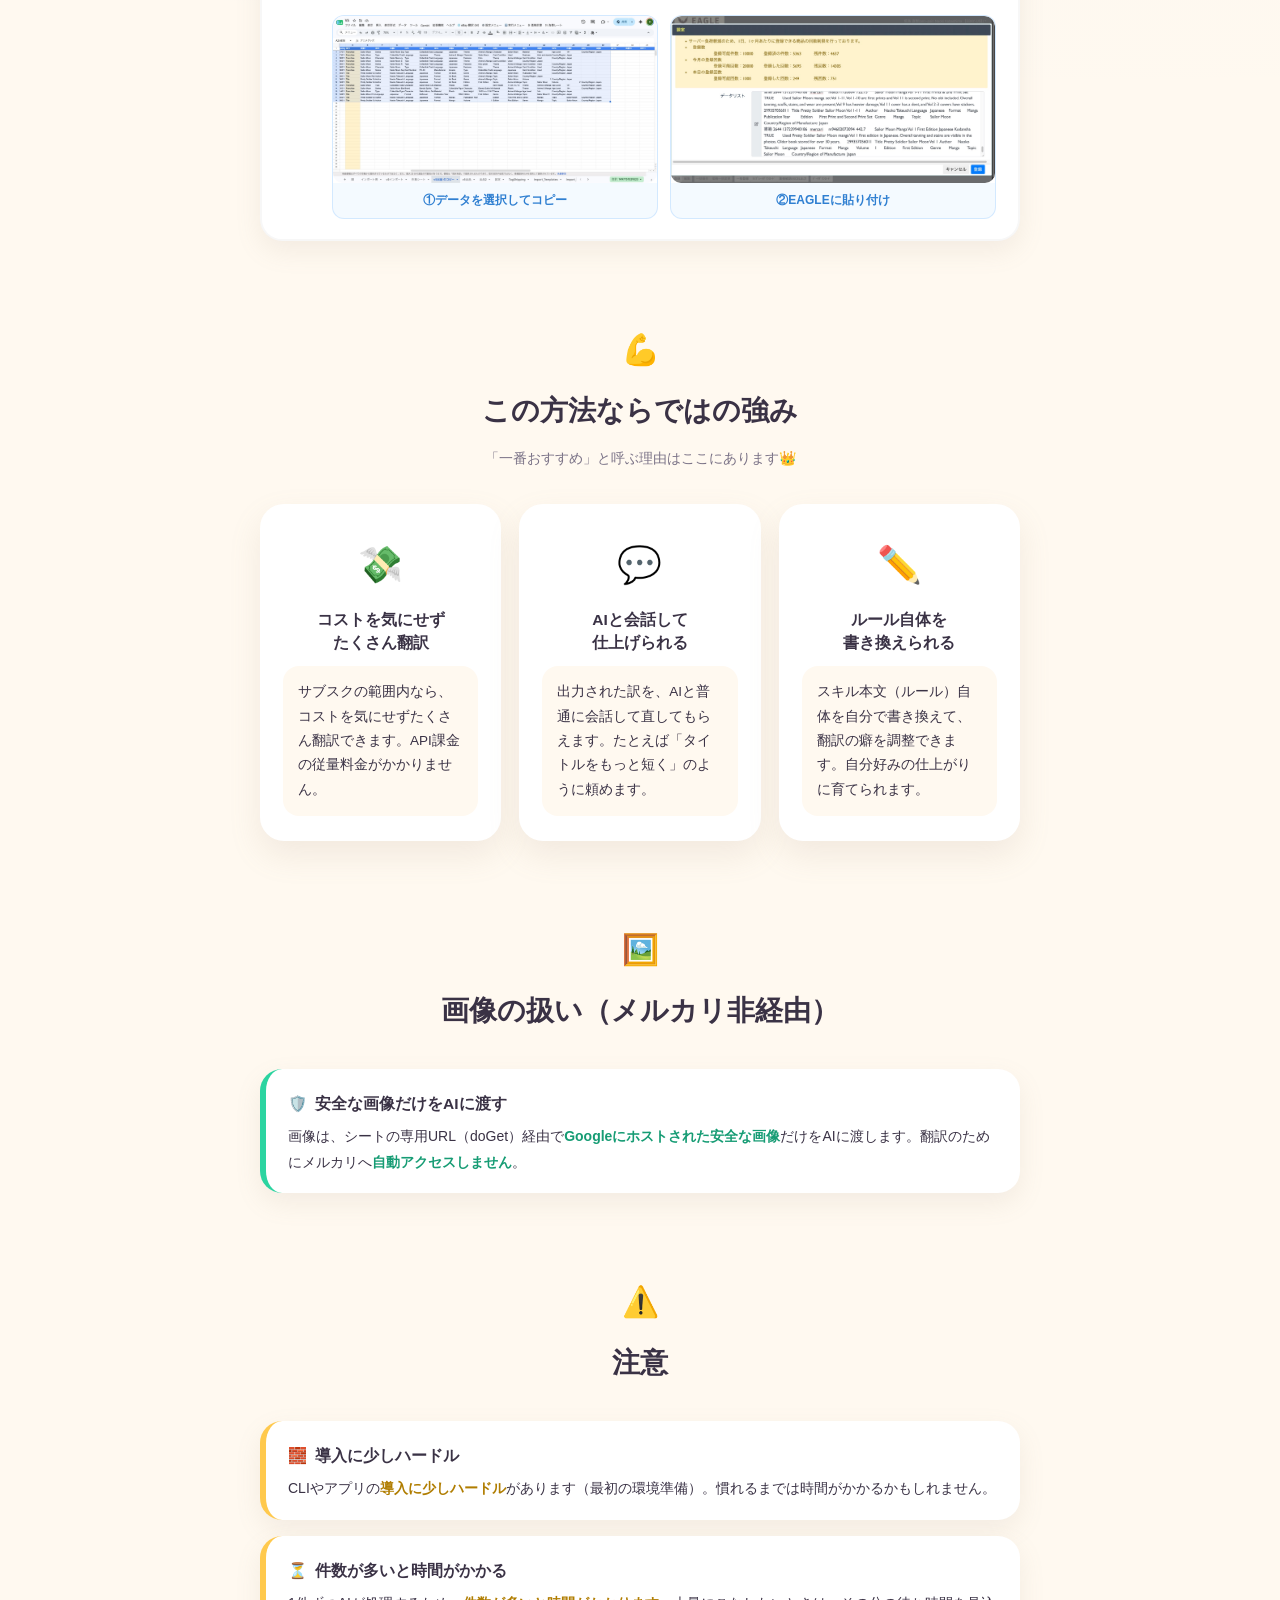
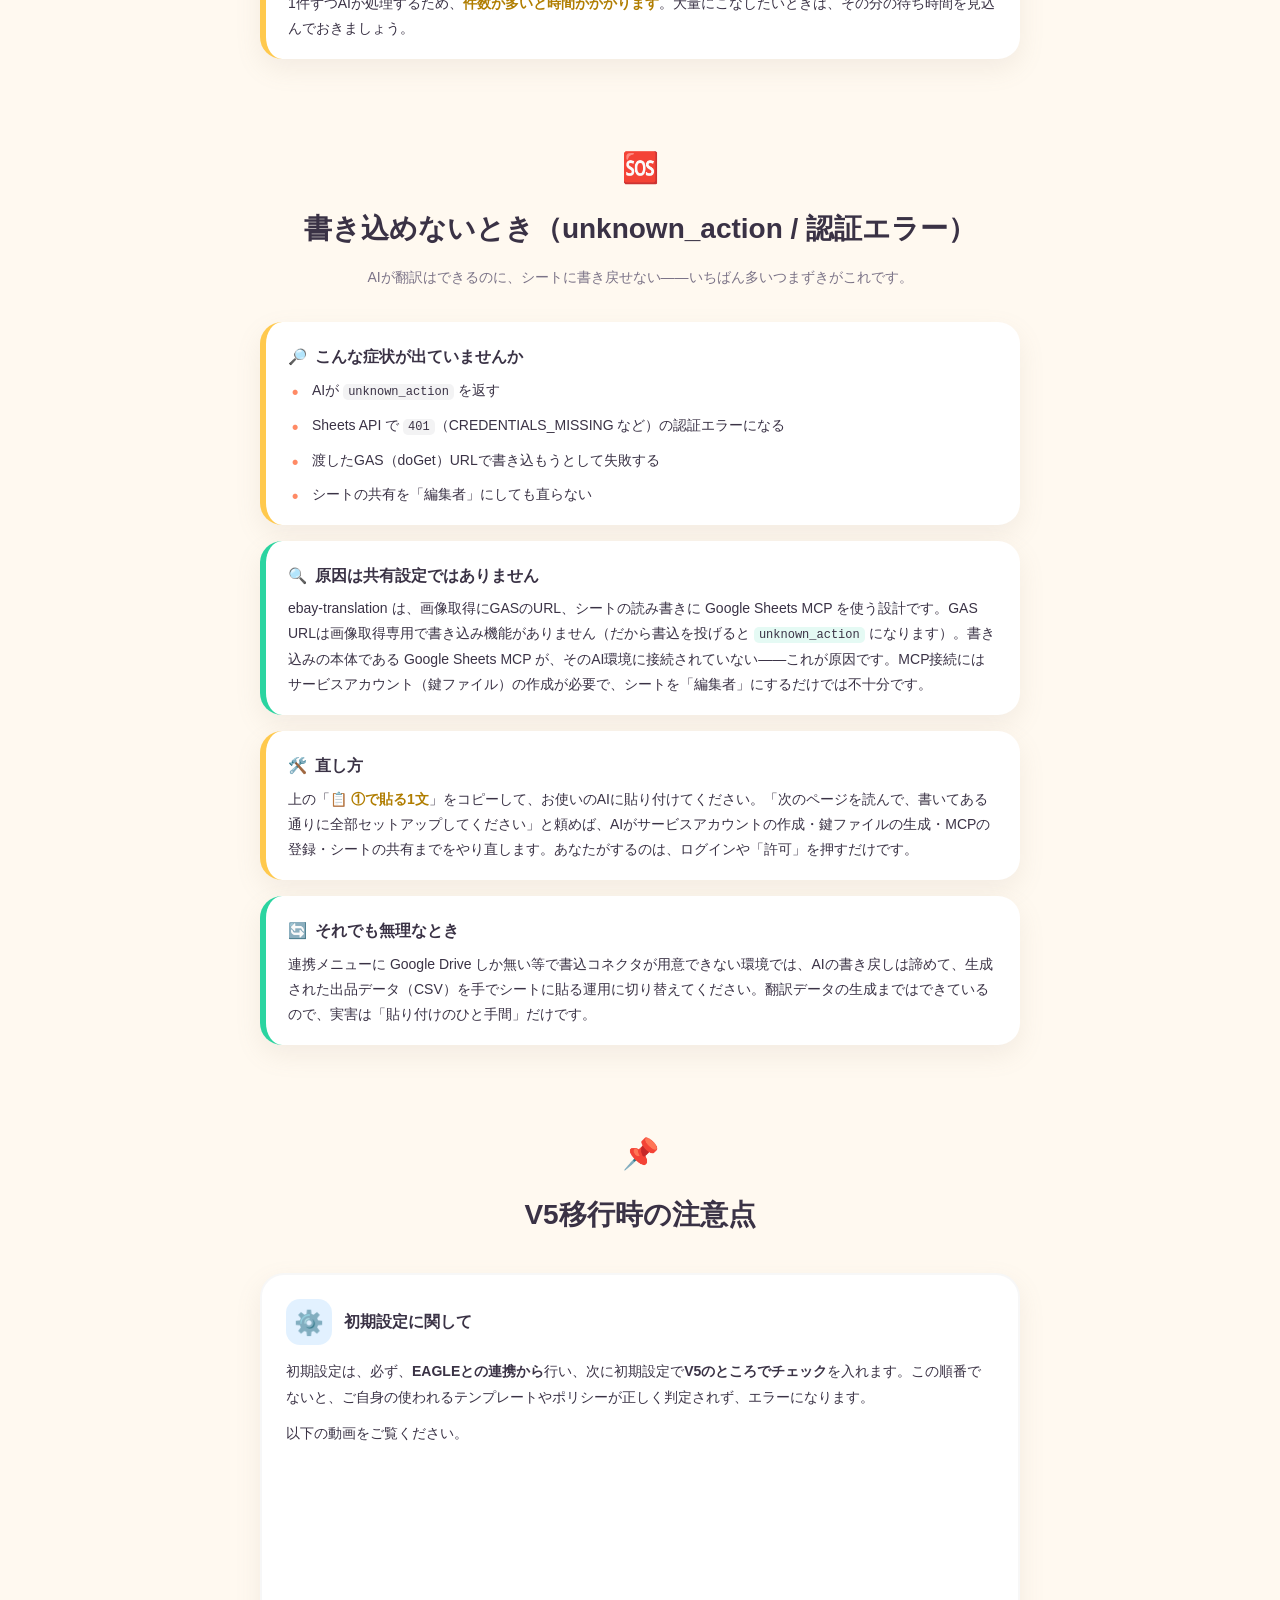
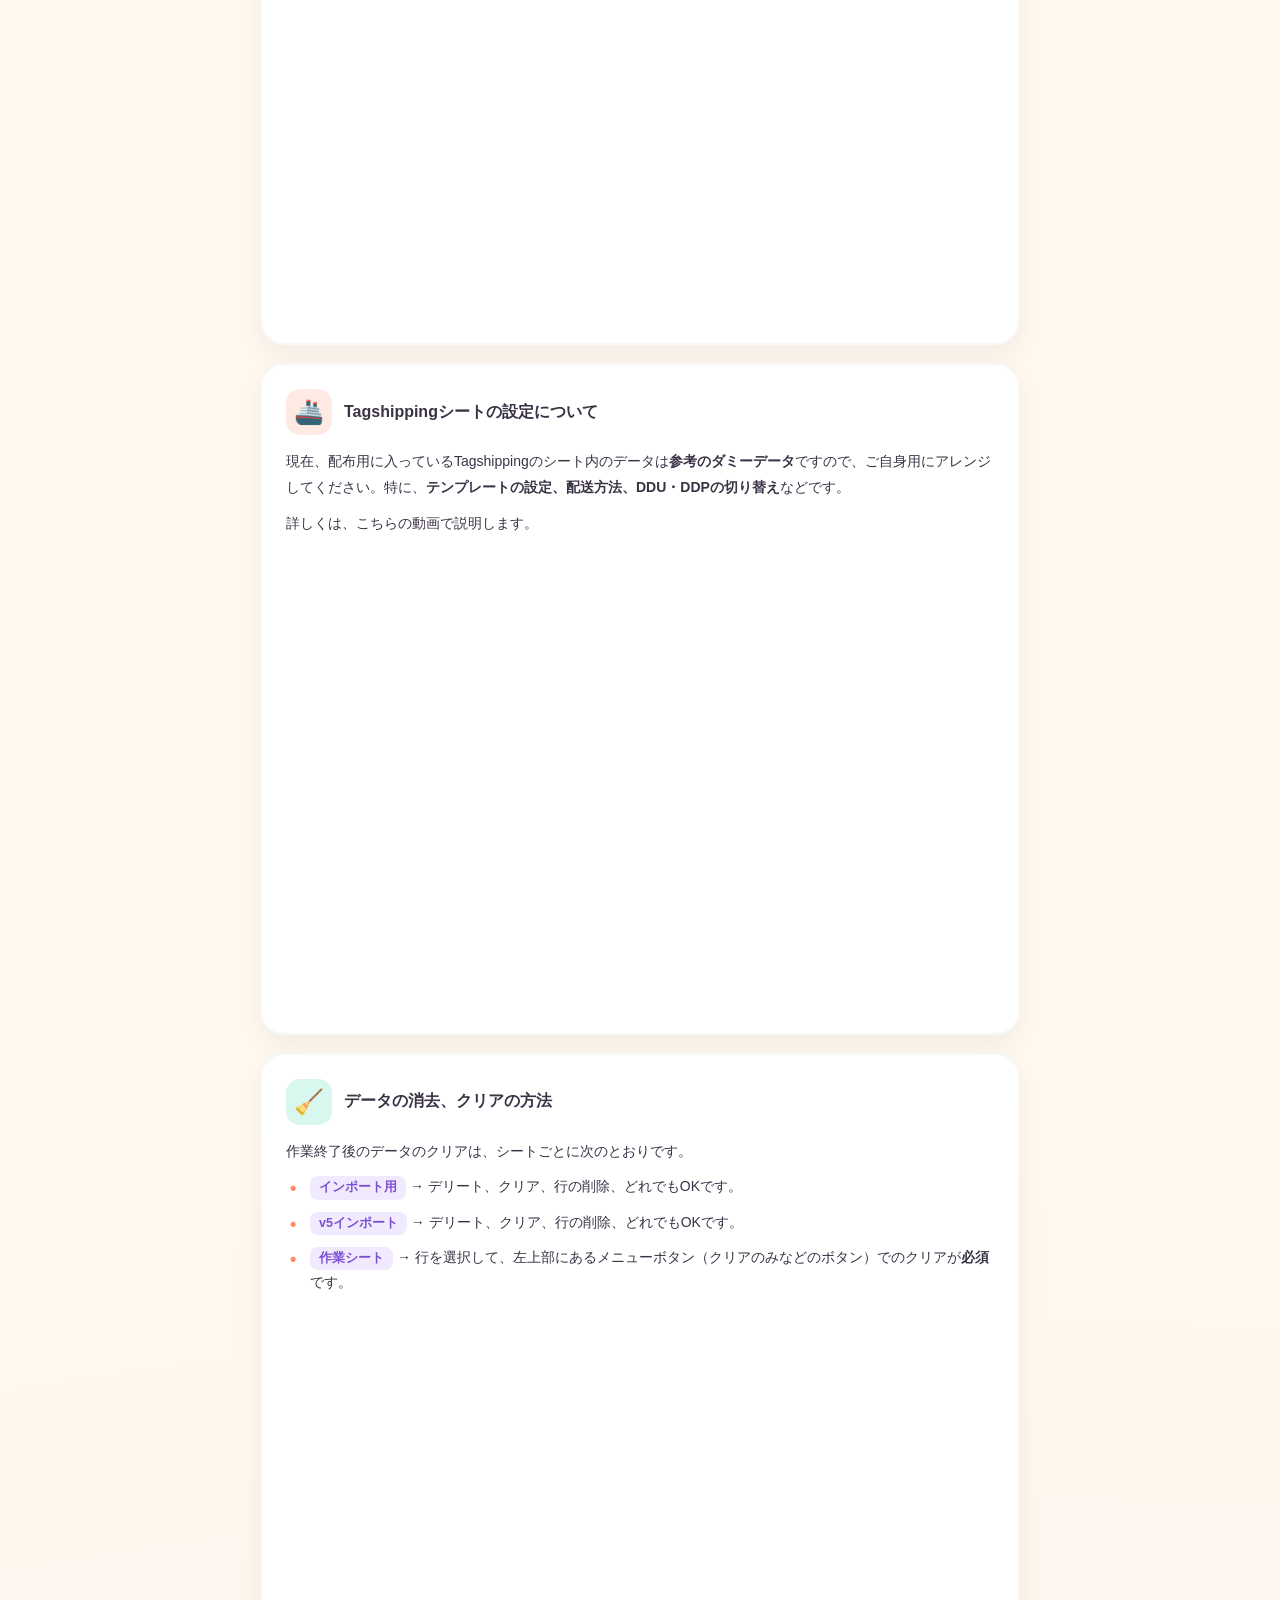
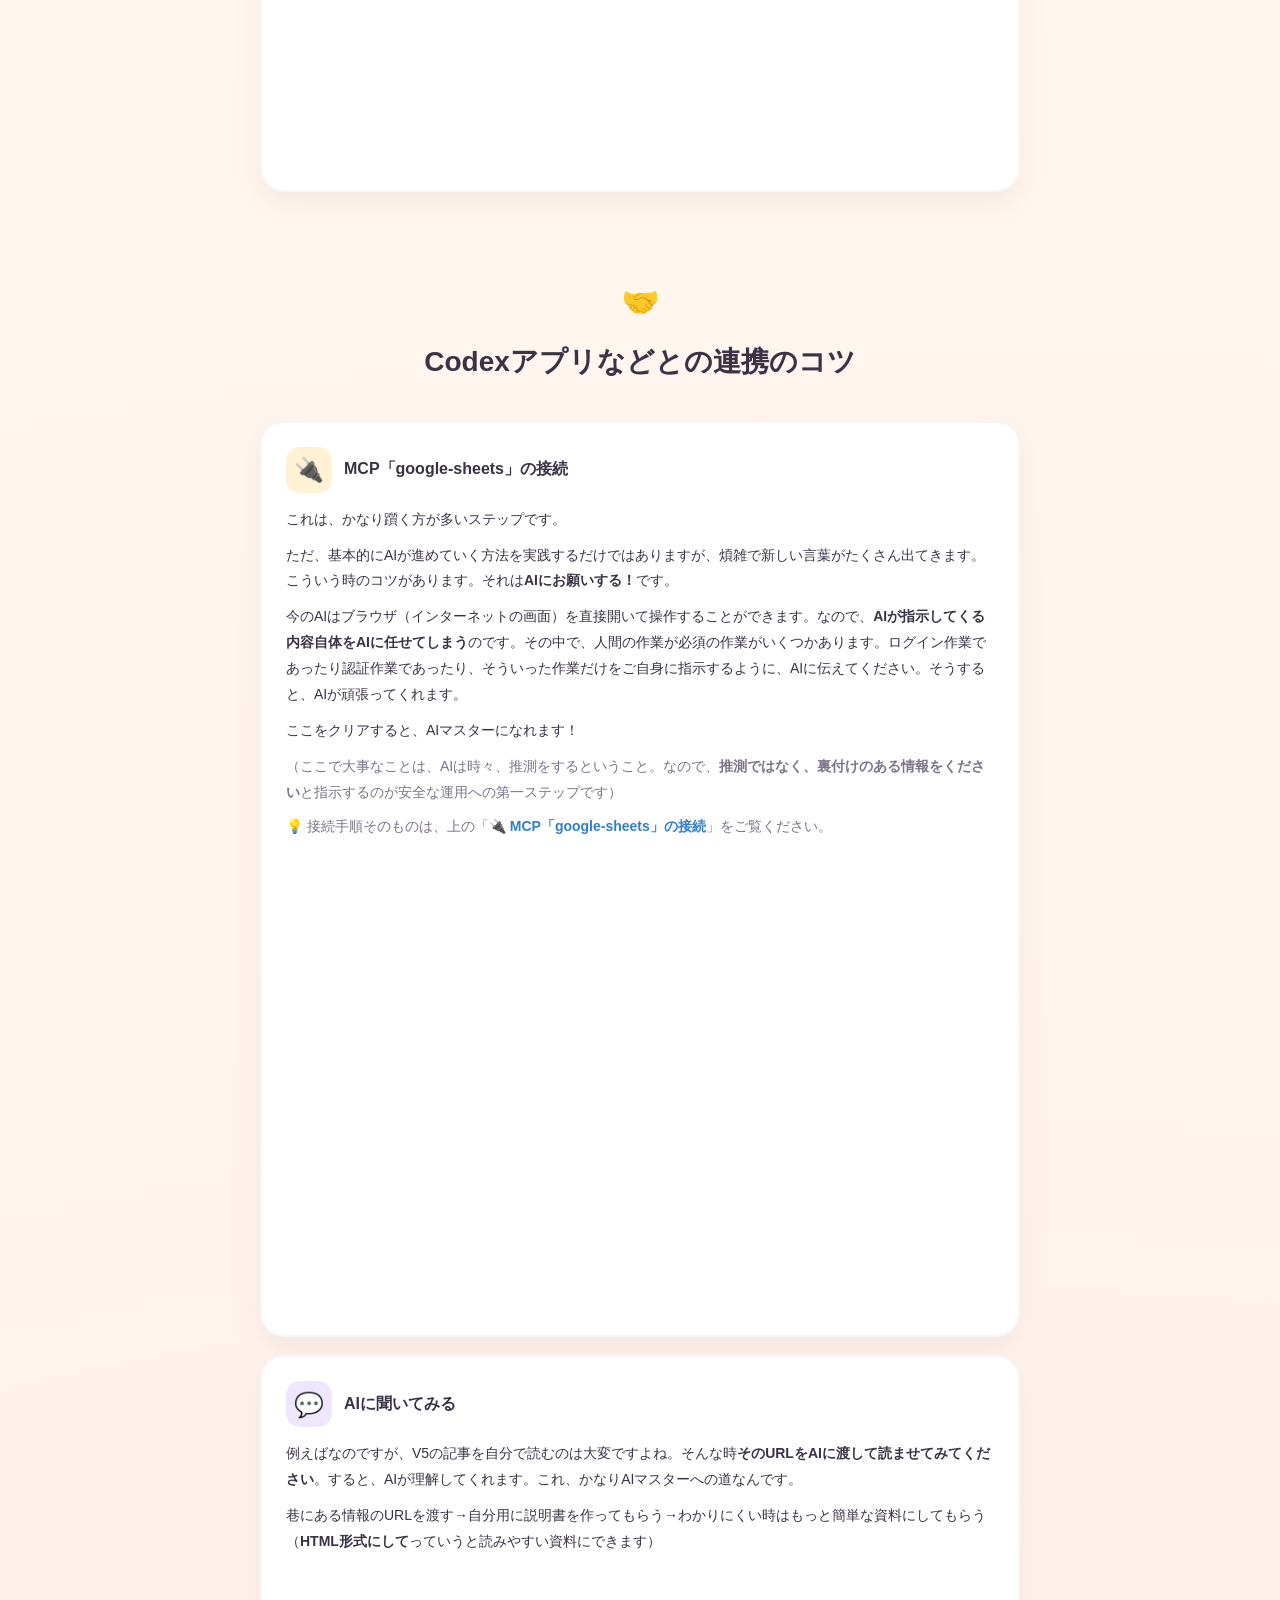
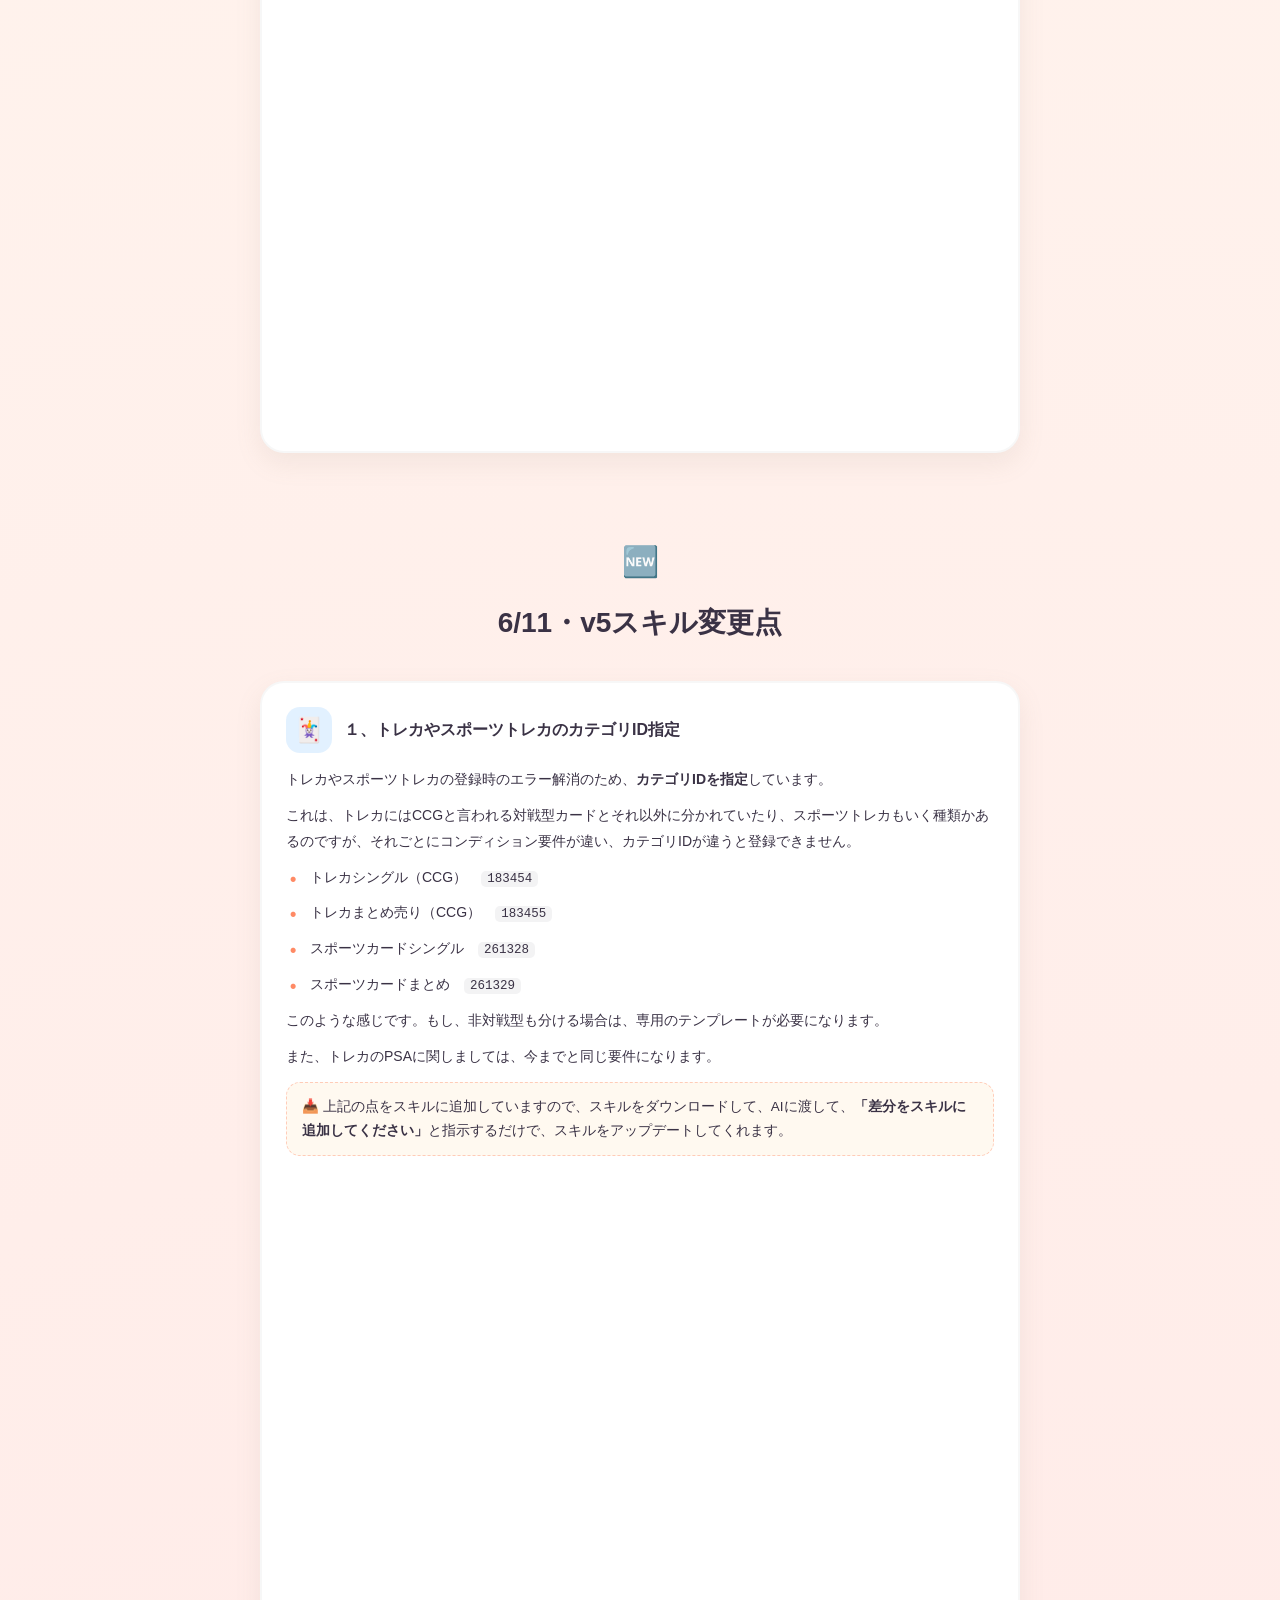
==== commit 2bc33248: "feat: タグ設定コーナーに「SKUを自動で付ける」節を追加（自動採番の手順・出品済み商品へEAGLEのデータ一括更新で付ける手順） Co-Authored-By: Claude Fable 5.2" ====
--- a/external-ai.html
+++ b/external-ai.html
@@ -522,6 +522,8 @@
   @media (prefers-reduced-motion: reduce) {
     .lightbox .lb-nav { transition: none; }
   }
+  .sku-link-note { font-size: 13.5px; line-height: 1.8; margin: 8px 0 0; }
+  .sku-link-note a { color: #2f7fd1; font-weight: 800; text-decoration: underline; text-underline-offset: 3px; }
 </style>
 <link rel="stylesheet" href="videos/video-modal.css">
 </head>
@@ -858,6 +860,7 @@
           <span class="num" aria-hidden="true">9</span>
           <div class="st-title">作業シートに「値のみ貼り付け」→ label を埋める</div>
           <p>作業シートに <span class="ui">値のみ貼り付け</span> します（そのまま貼ると条件付き書式が壊れるため）。そのあと左上の <span class="ui">翻訳orSKU</span> ボタンを押すと label が生成されます。</p>
+          <p class="sku-link-note"><a href="tags.html#sku-auto">SKU（label）の付き方はこちら</a></p>
           <div class="shot-row">
             <div class="shot-slot has-img" data-img="images/ex-11.jpg" data-alt="作業シートに値のみ貼り付けし、翻訳orSKUボタンでlabelを生成する">📷 画像</div>
           </div>
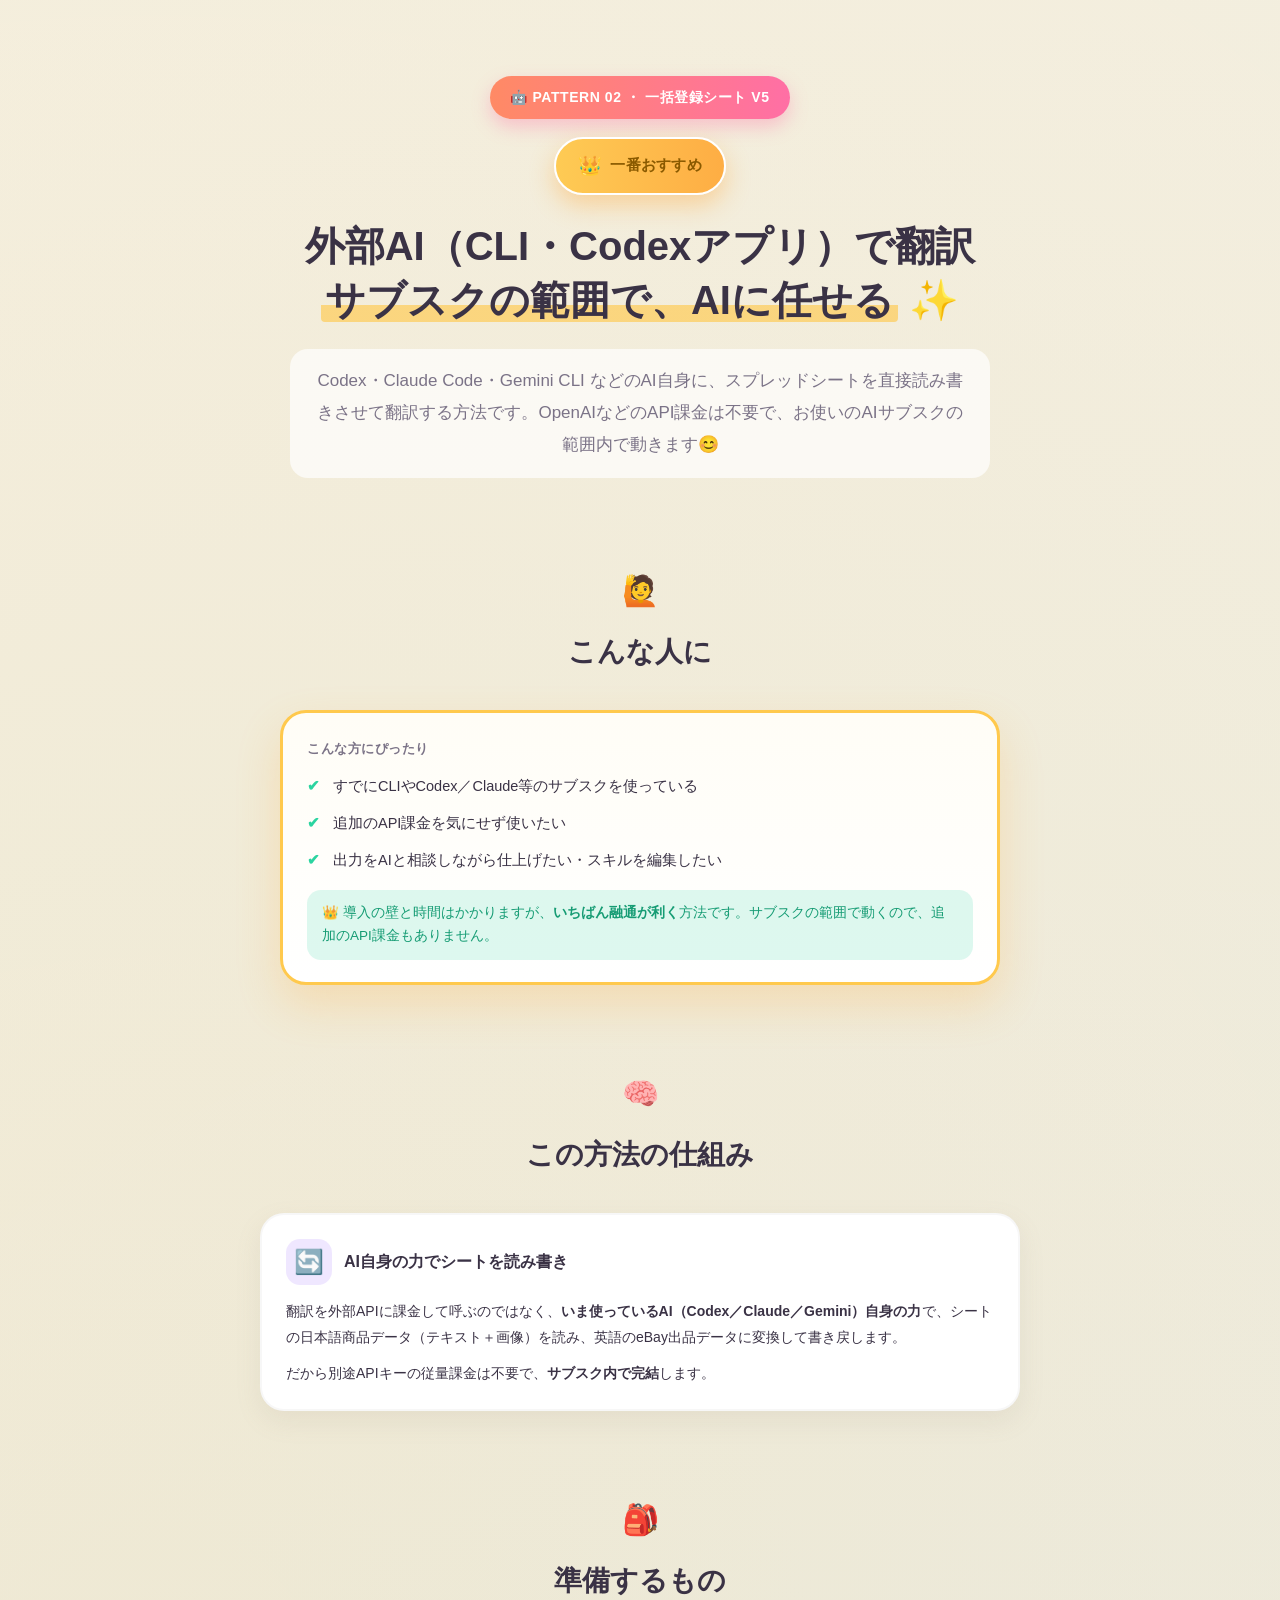
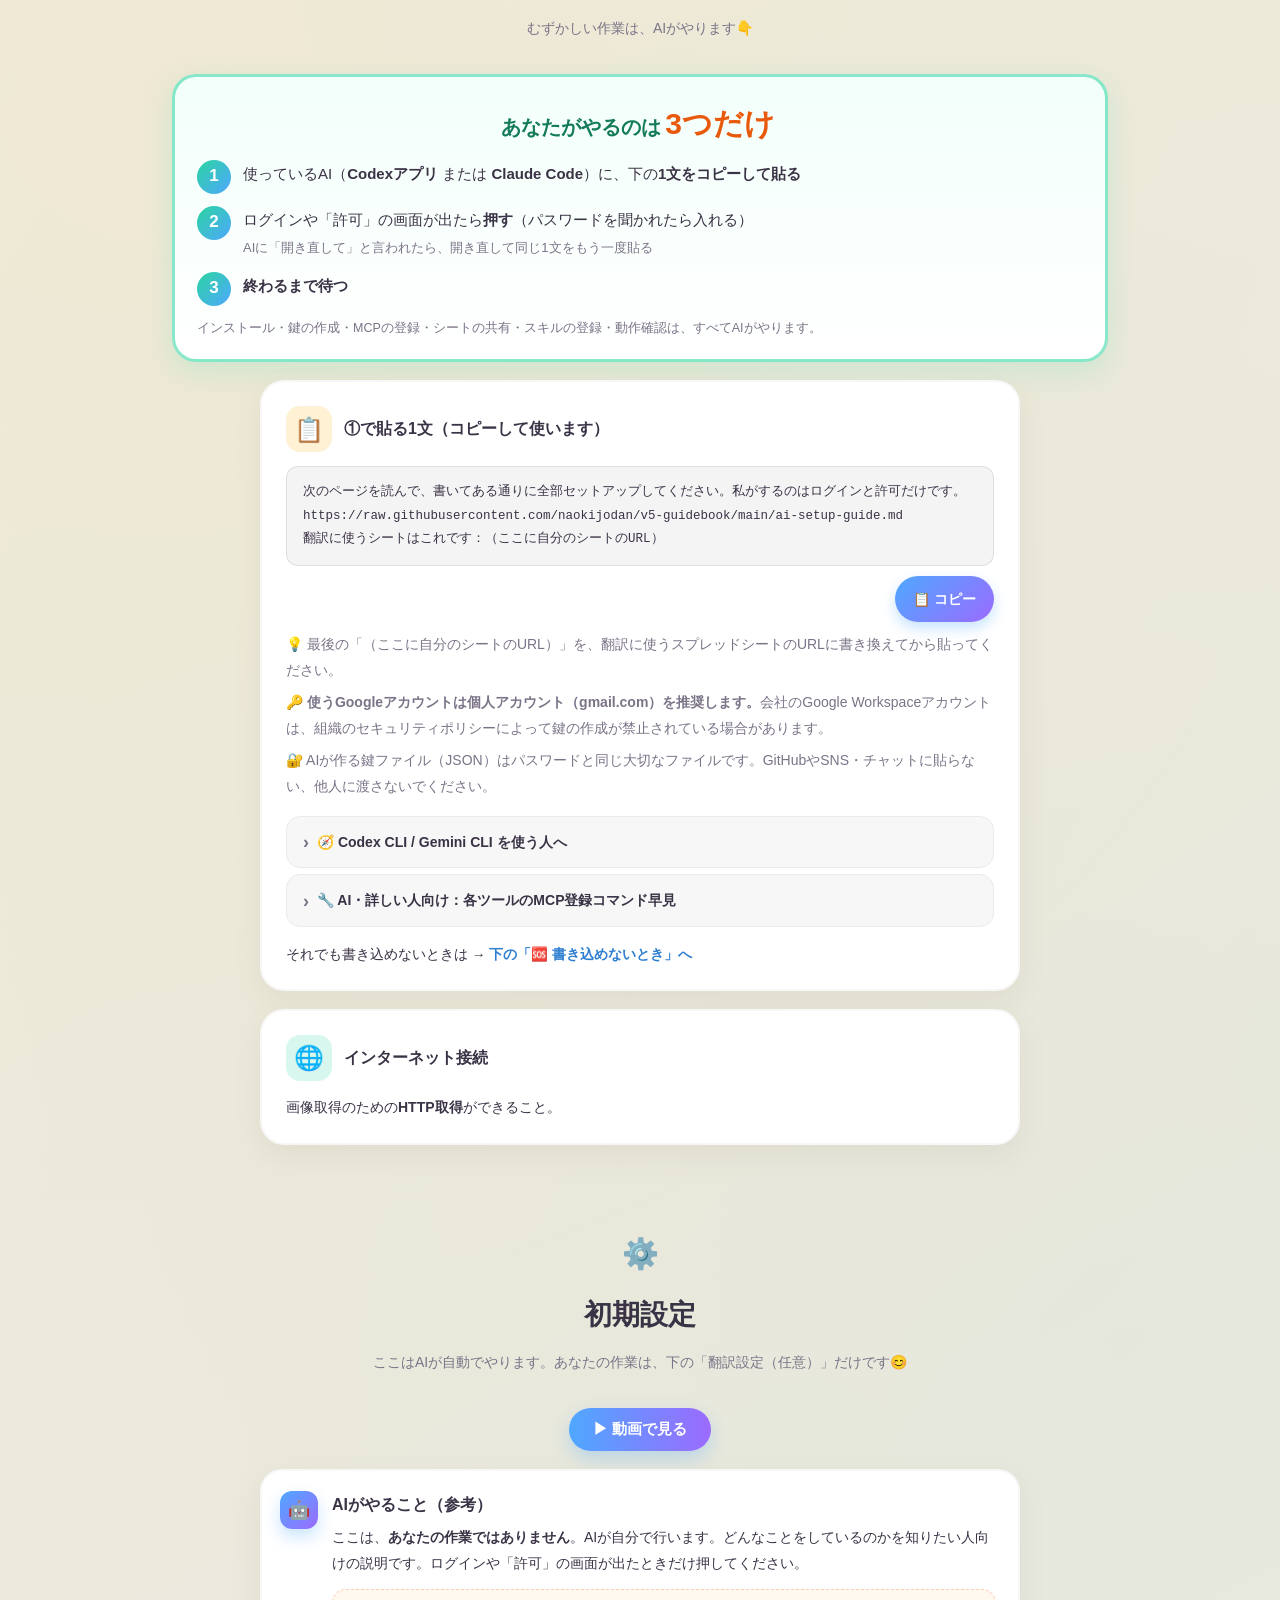
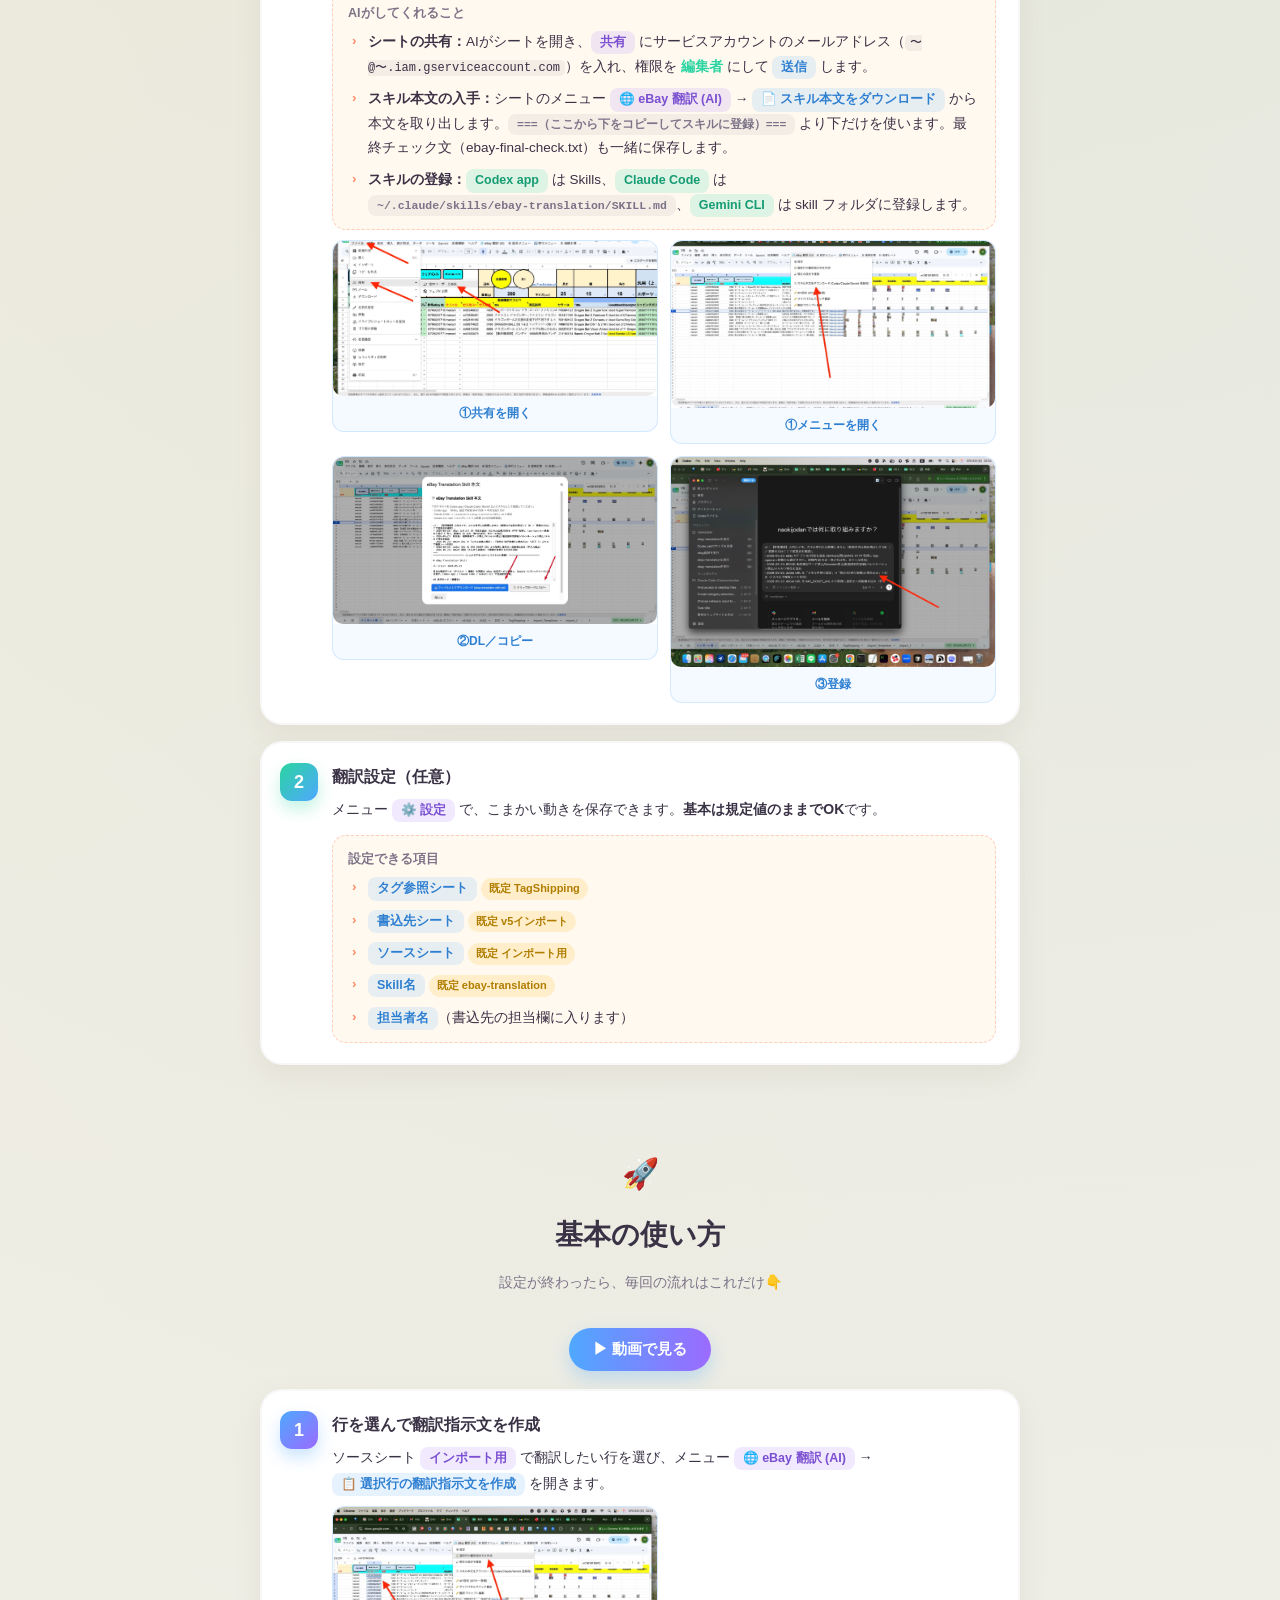
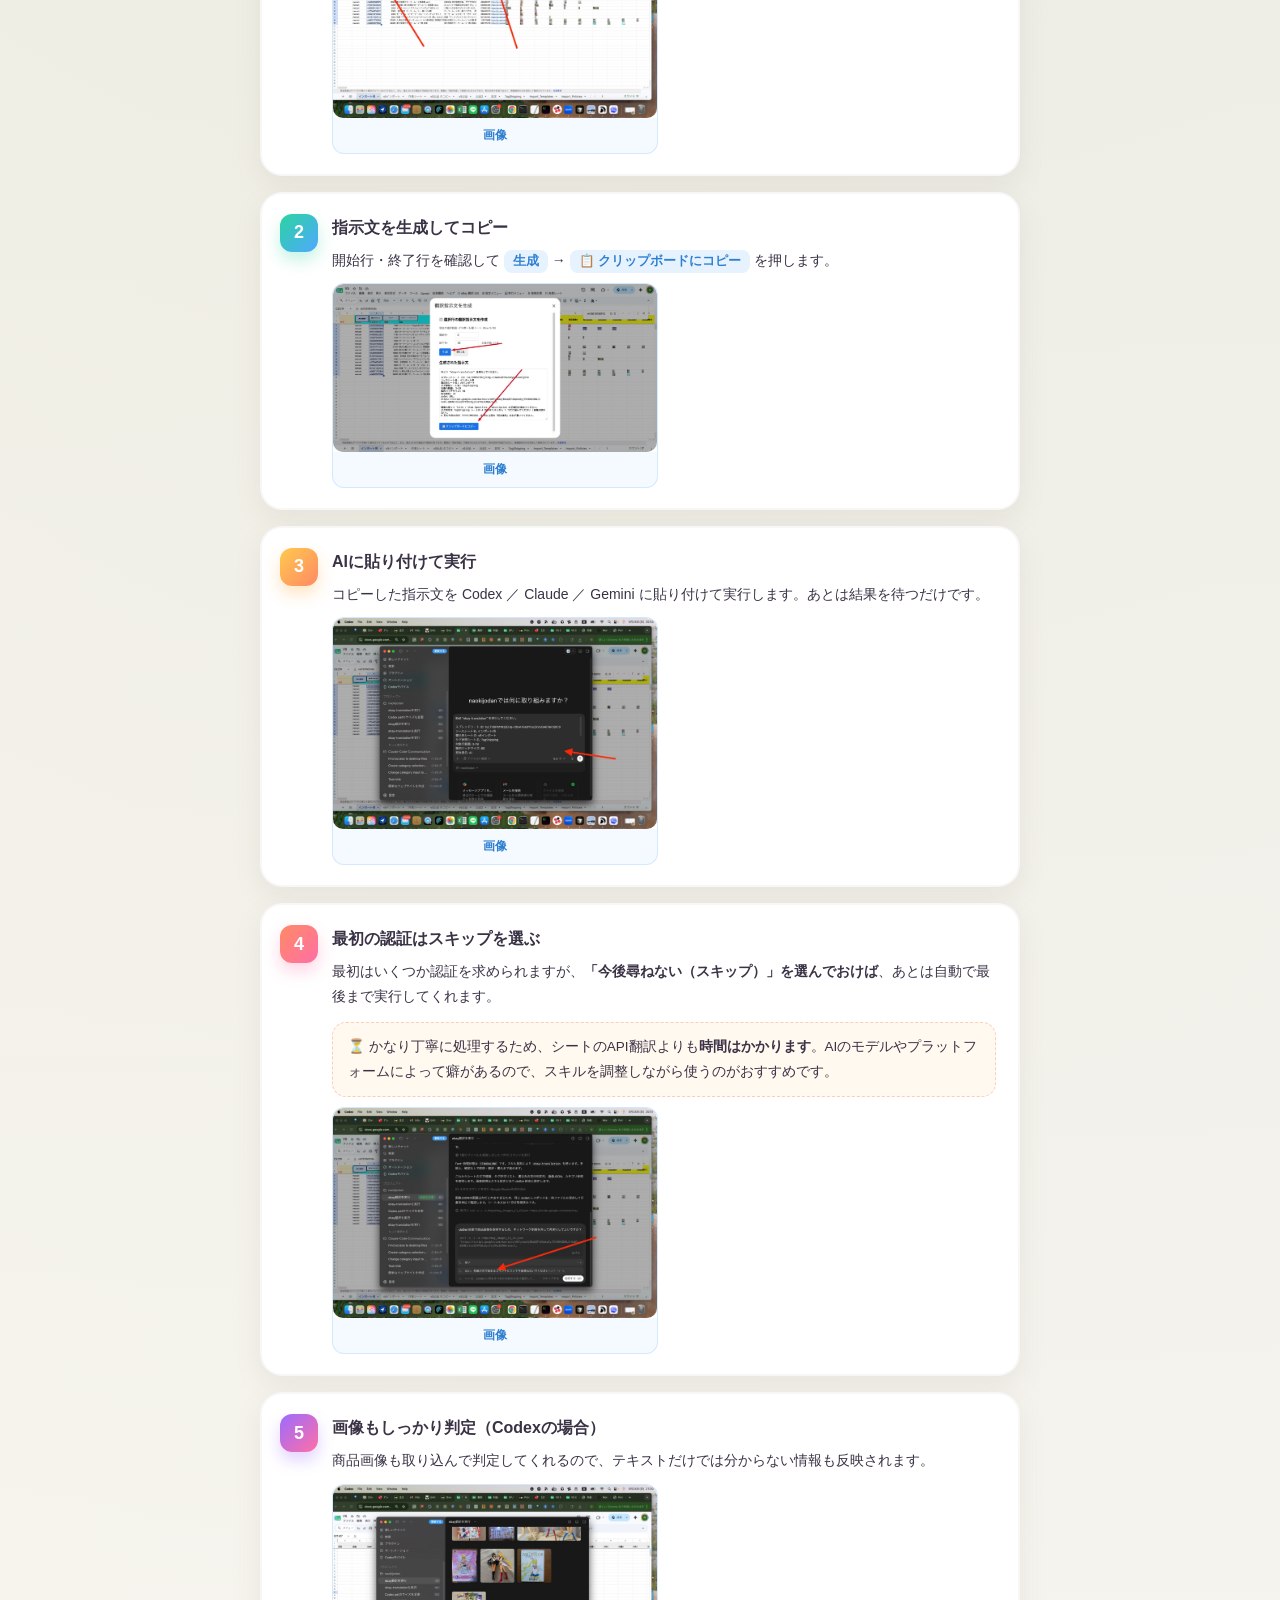
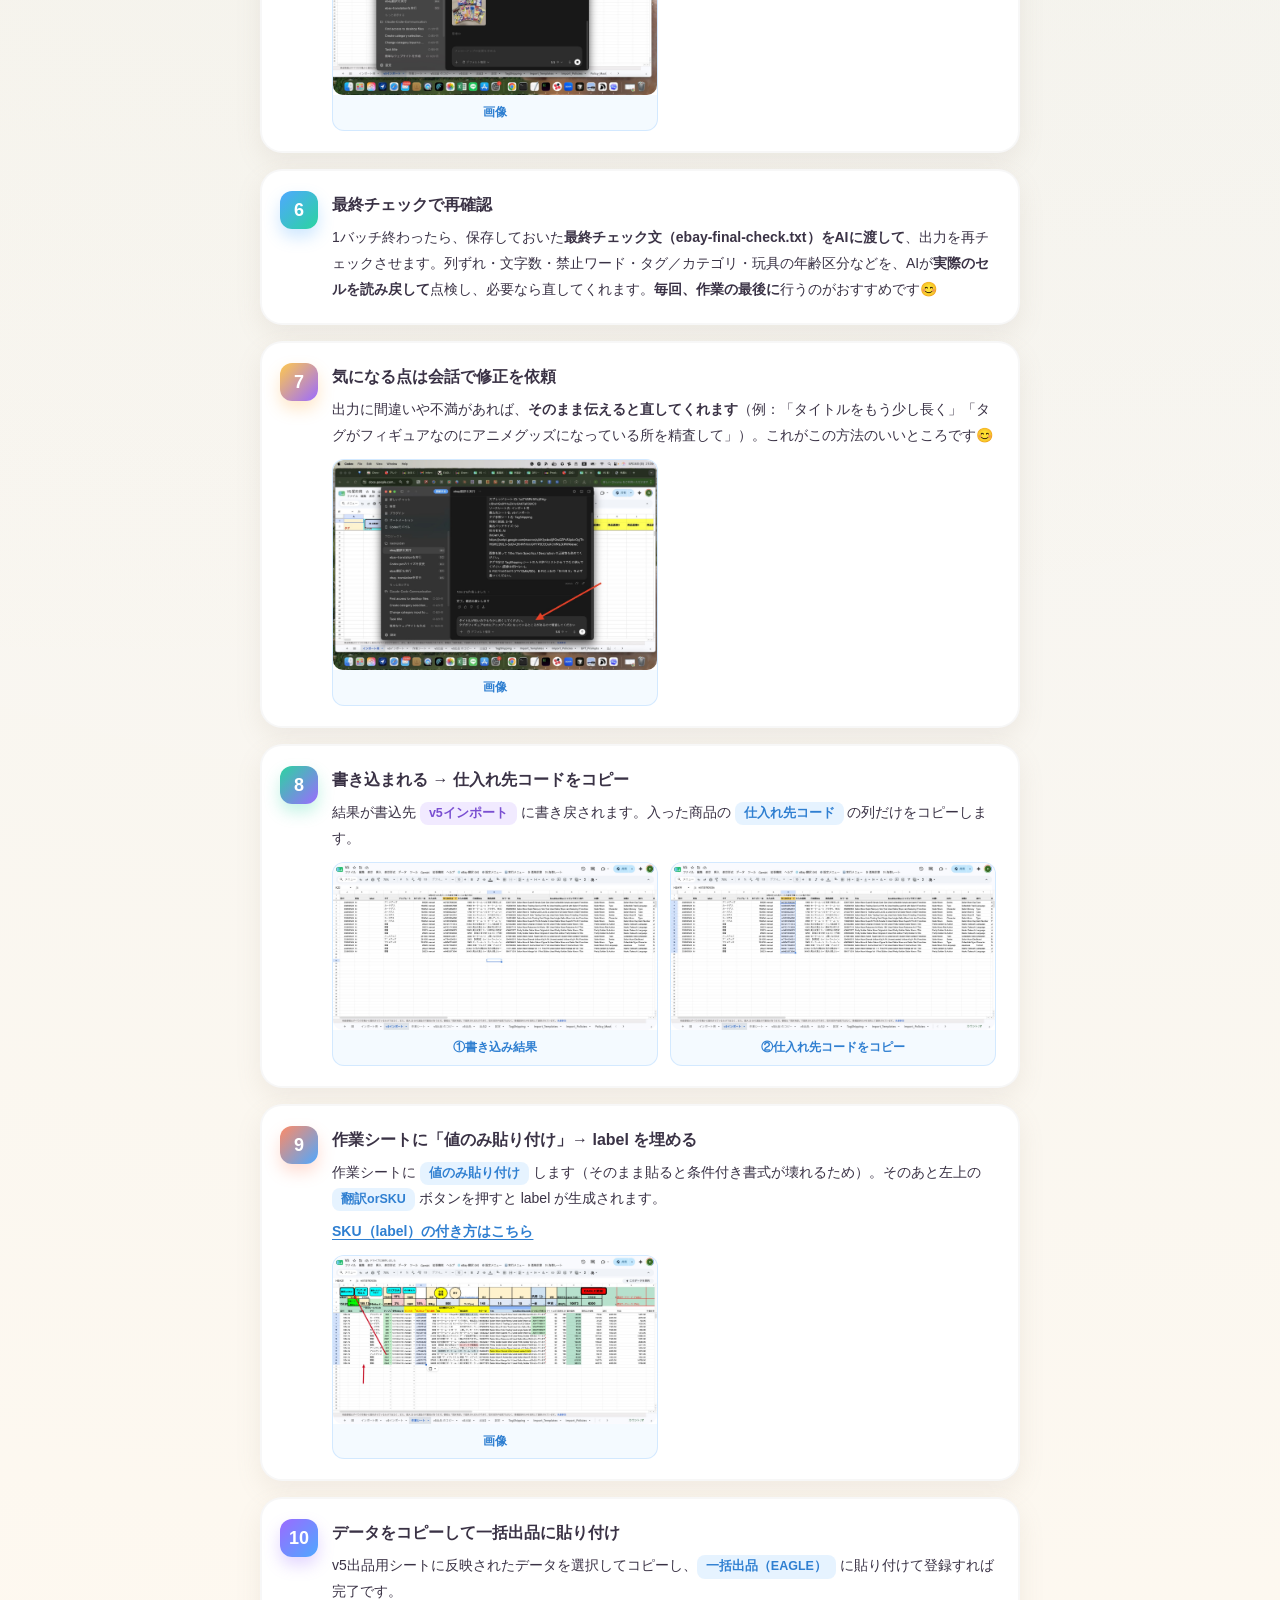
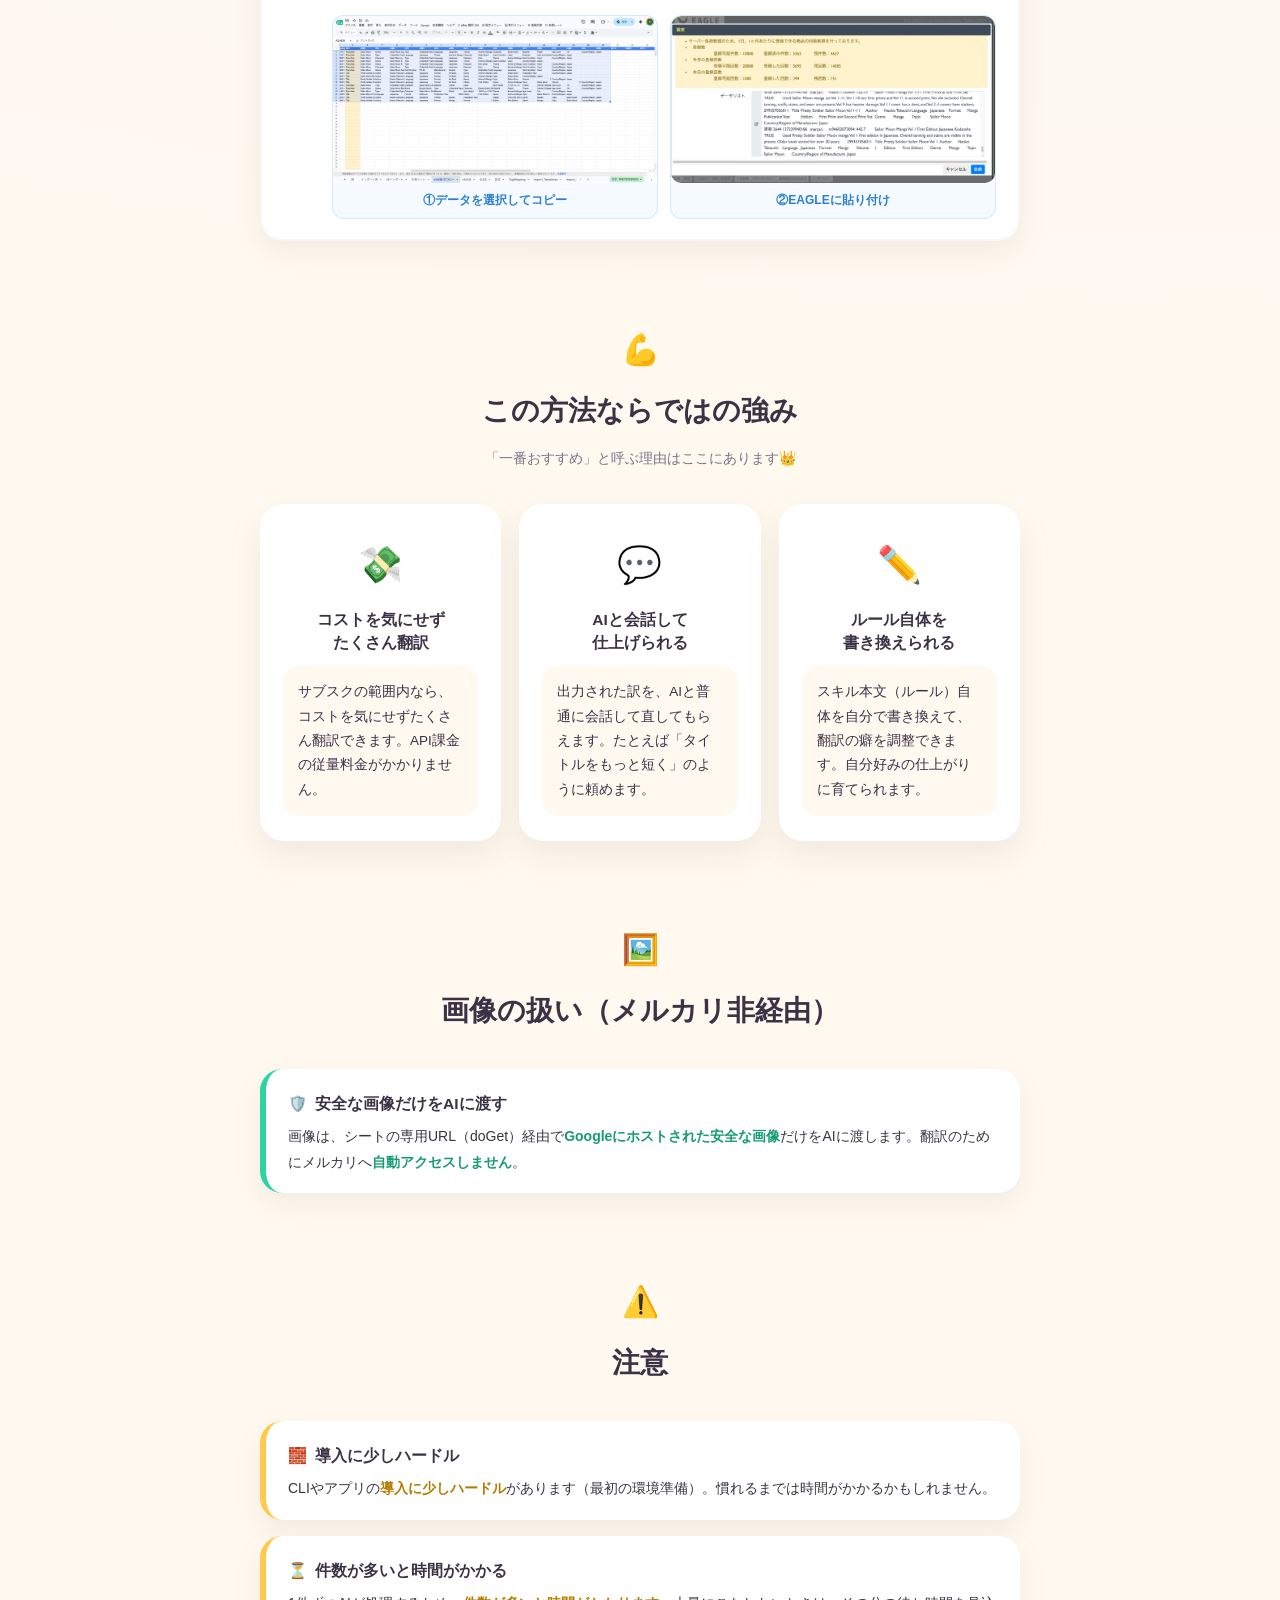
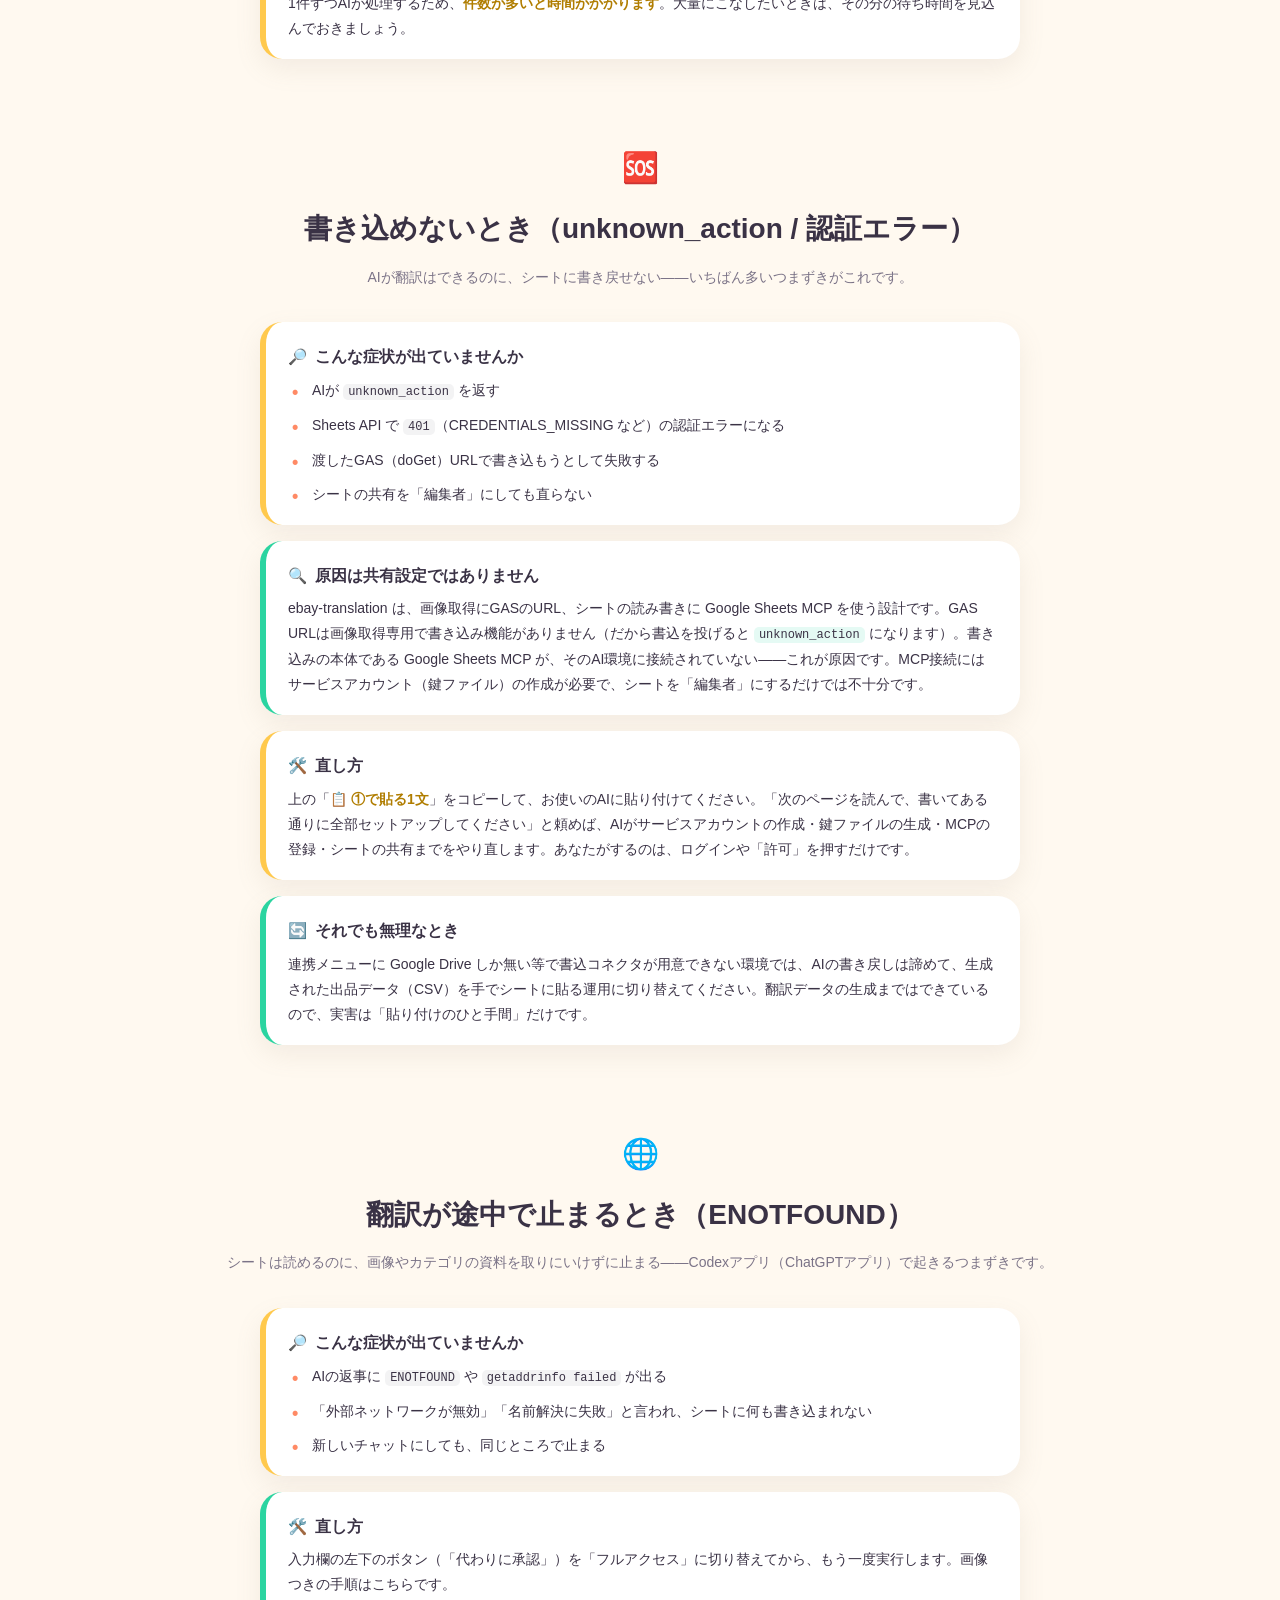
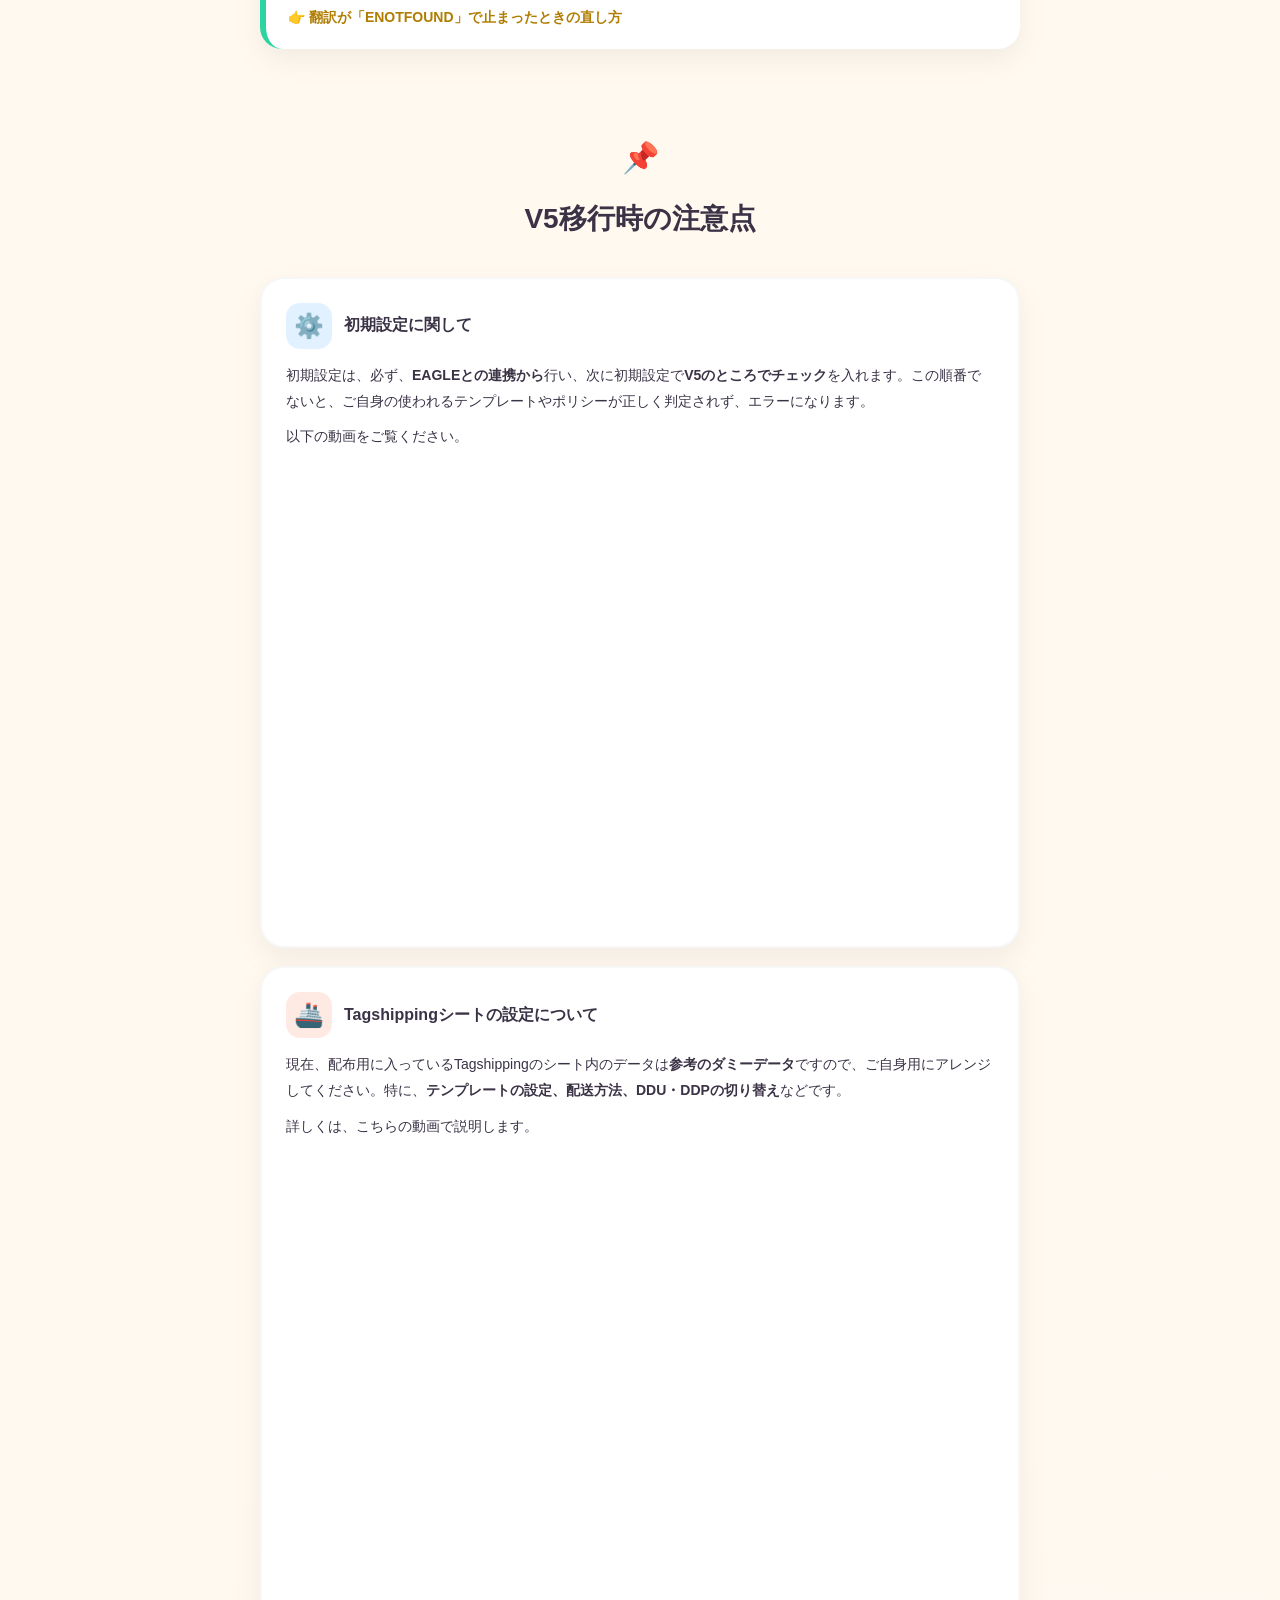
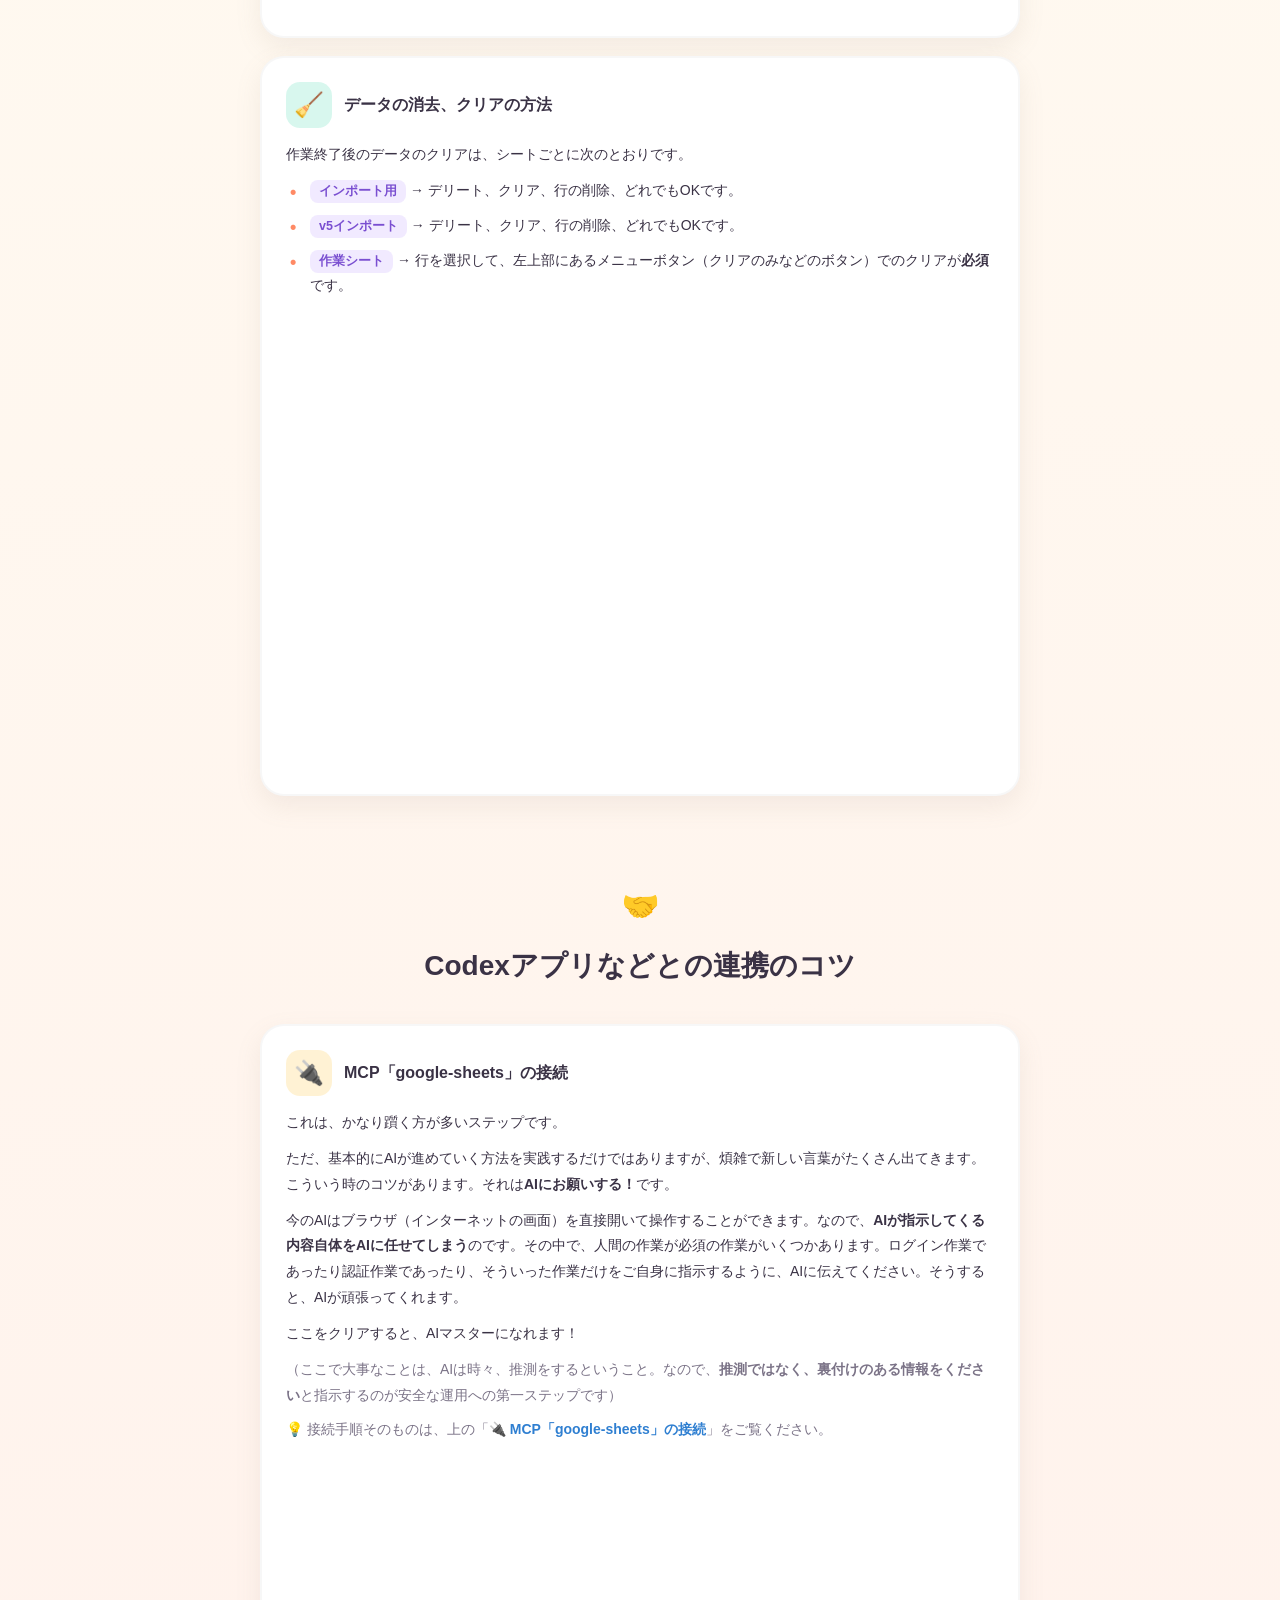
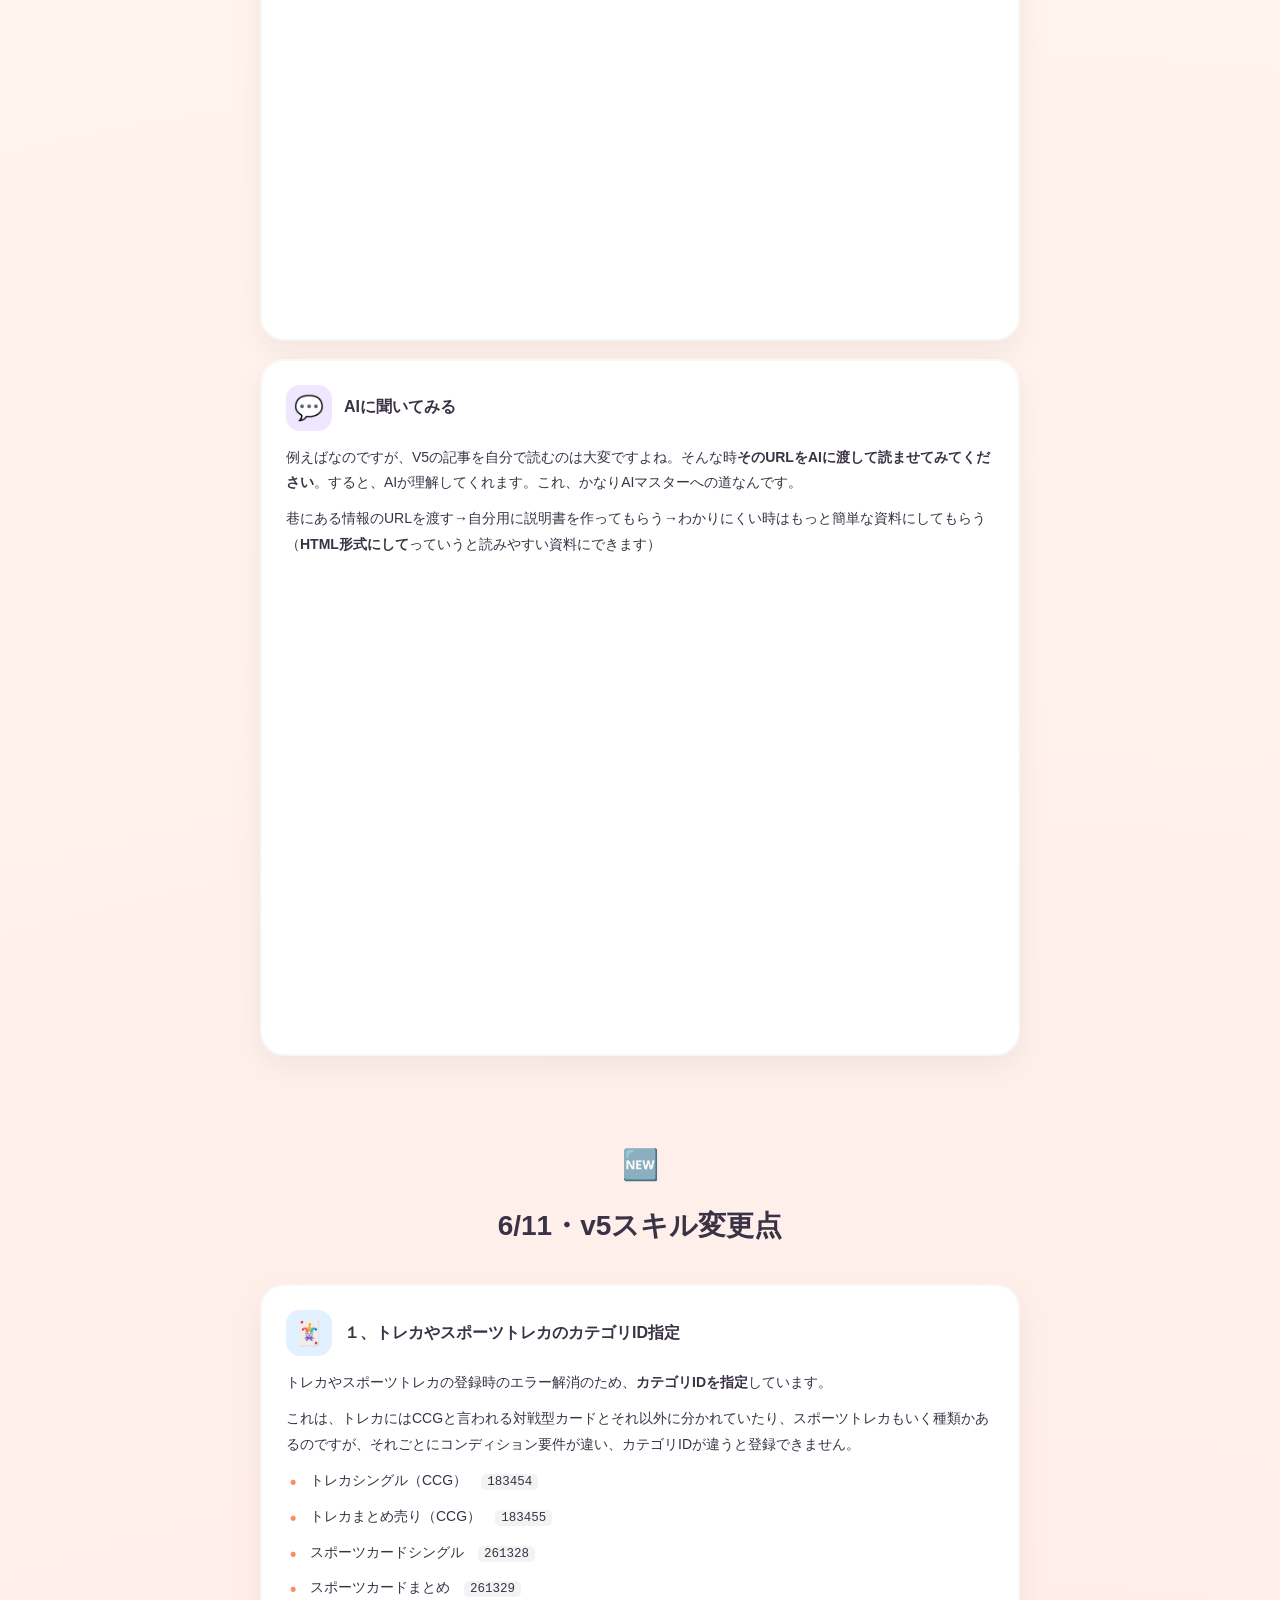
==== commit d31066eb: "docs: 外部AIページに「翻訳が途中で止まるとき(ENOTFOUND)」とガイドへのリンクを追加 Co-Authored-By: Claude Opus 5.5 <noreply@anthropi" ====
--- a/external-ai.html
+++ b/external-ai.html
@@ -860,7 +860,7 @@
           <span class="num" aria-hidden="true">9</span>
           <div class="st-title">作業シートに「値のみ貼り付け」→ label を埋める</div>
           <p>作業シートに <span class="ui">値のみ貼り付け</span> します（そのまま貼ると条件付き書式が壊れるため）。そのあと左上の <span class="ui">翻訳orSKU</span> ボタンを押すと label が生成されます。</p>
-          <p class="sku-link-note"><a href="tags.html#sku-auto">SKU（label）の付き方はこちら</a></p>
+          <p class="sku-link-note"><a href="sku-auto.html">SKU（label）の付き方はこちら</a></p>
           <div class="shot-row">
             <div class="shot-slot has-img" data-img="images/ex-11.jpg" data-alt="作業シートに値のみ貼り付けし、翻訳orSKUボタンでlabelを生成する">📷 画像</div>
           </div>
@@ -985,6 +985,34 @@
         <div class="warn safe">
           <div class="w-title"><span aria-hidden="true">🔄</span>それでも無理なとき</div>
           <p>連携メニューに Google Drive しか無い等で書込コネクタが用意できない環境では、AIの書き戻しは諦めて、生成された出品データ（CSV）を手でシートに貼る運用に切り替えてください。翻訳データの生成まではできているので、実害は「貼り付けのひと手間」だけです。</p>
+        </div>
+      </div>
+    </div>
+  </section>
+
+  <!-- ========== 翻訳が途中で止まるとき（ネット接続） ========== -->
+  <section id="network-stop">
+    <div class="wrap">
+      <div class="section-head">
+        <span class="emoji">🌐</span>
+        <h2>翻訳が途中で止まるとき（ENOTFOUND）</h2>
+        <p class="sub">シートは読めるのに、画像やカテゴリの資料を取りにいけずに止まる――Codexアプリ（ChatGPTアプリ）で起きるつまずきです。</p>
+      </div>
+
+      <div class="warns">
+        <div class="warn">
+          <div class="w-title"><span aria-hidden="true">🔎</span>こんな症状が出ていませんか</div>
+          <ul class="ic-list" style="margin-top:6px;">
+            <li>AIの返事に <code style="font-size:12px;background:rgba(58,50,69,0.06);padding:1px 5px;border-radius:5px;font-family:ui-monospace,monospace;">ENOTFOUND</code> や <code style="font-size:12px;background:rgba(58,50,69,0.06);padding:1px 5px;border-radius:5px;font-family:ui-monospace,monospace;">getaddrinfo failed</code> が出る</li>
+            <li>「外部ネットワークが無効」「名前解決に失敗」と言われ、シートに何も書き込まれない</li>
+            <li>新しいチャットにしても、同じところで止まる</li>
+          </ul>
+        </div>
+
+        <div class="warn safe">
+          <div class="w-title"><span aria-hidden="true">🛠️</span>直し方</div>
+          <p>入力欄の左下のボタン（「代わりに承認」）を「フルアクセス」に切り替えてから、もう一度実行します。画像つきの手順はこちらです。</p>
+          <p style="margin-top:8px;"><a href="https://naokijodan.github.io/codex-network-fix-guide/" target="_blank" rel="noopener" style="color:#b07d00;font-weight:800;text-decoration:none;">👉 翻訳が「ENOTFOUND」で止まったときの直し方</a></p>
         </div>
       </div>
     </div>
